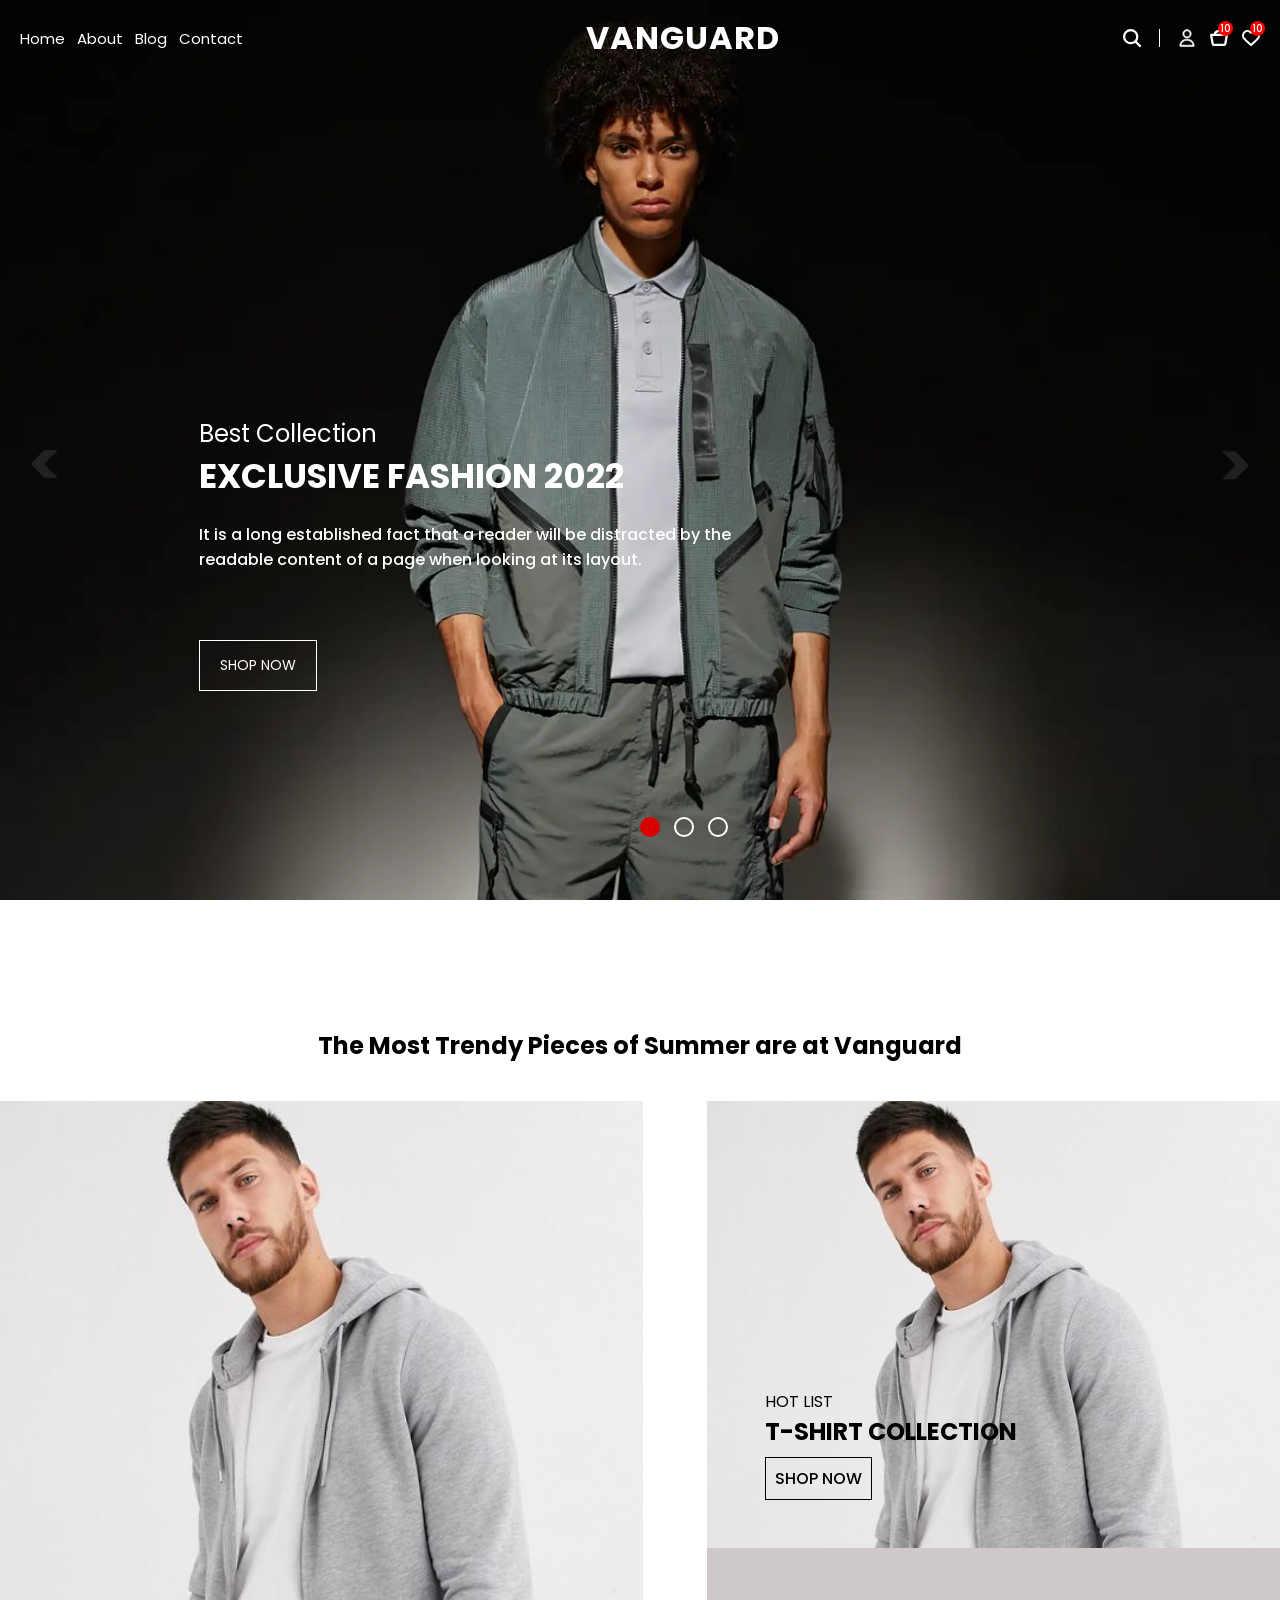
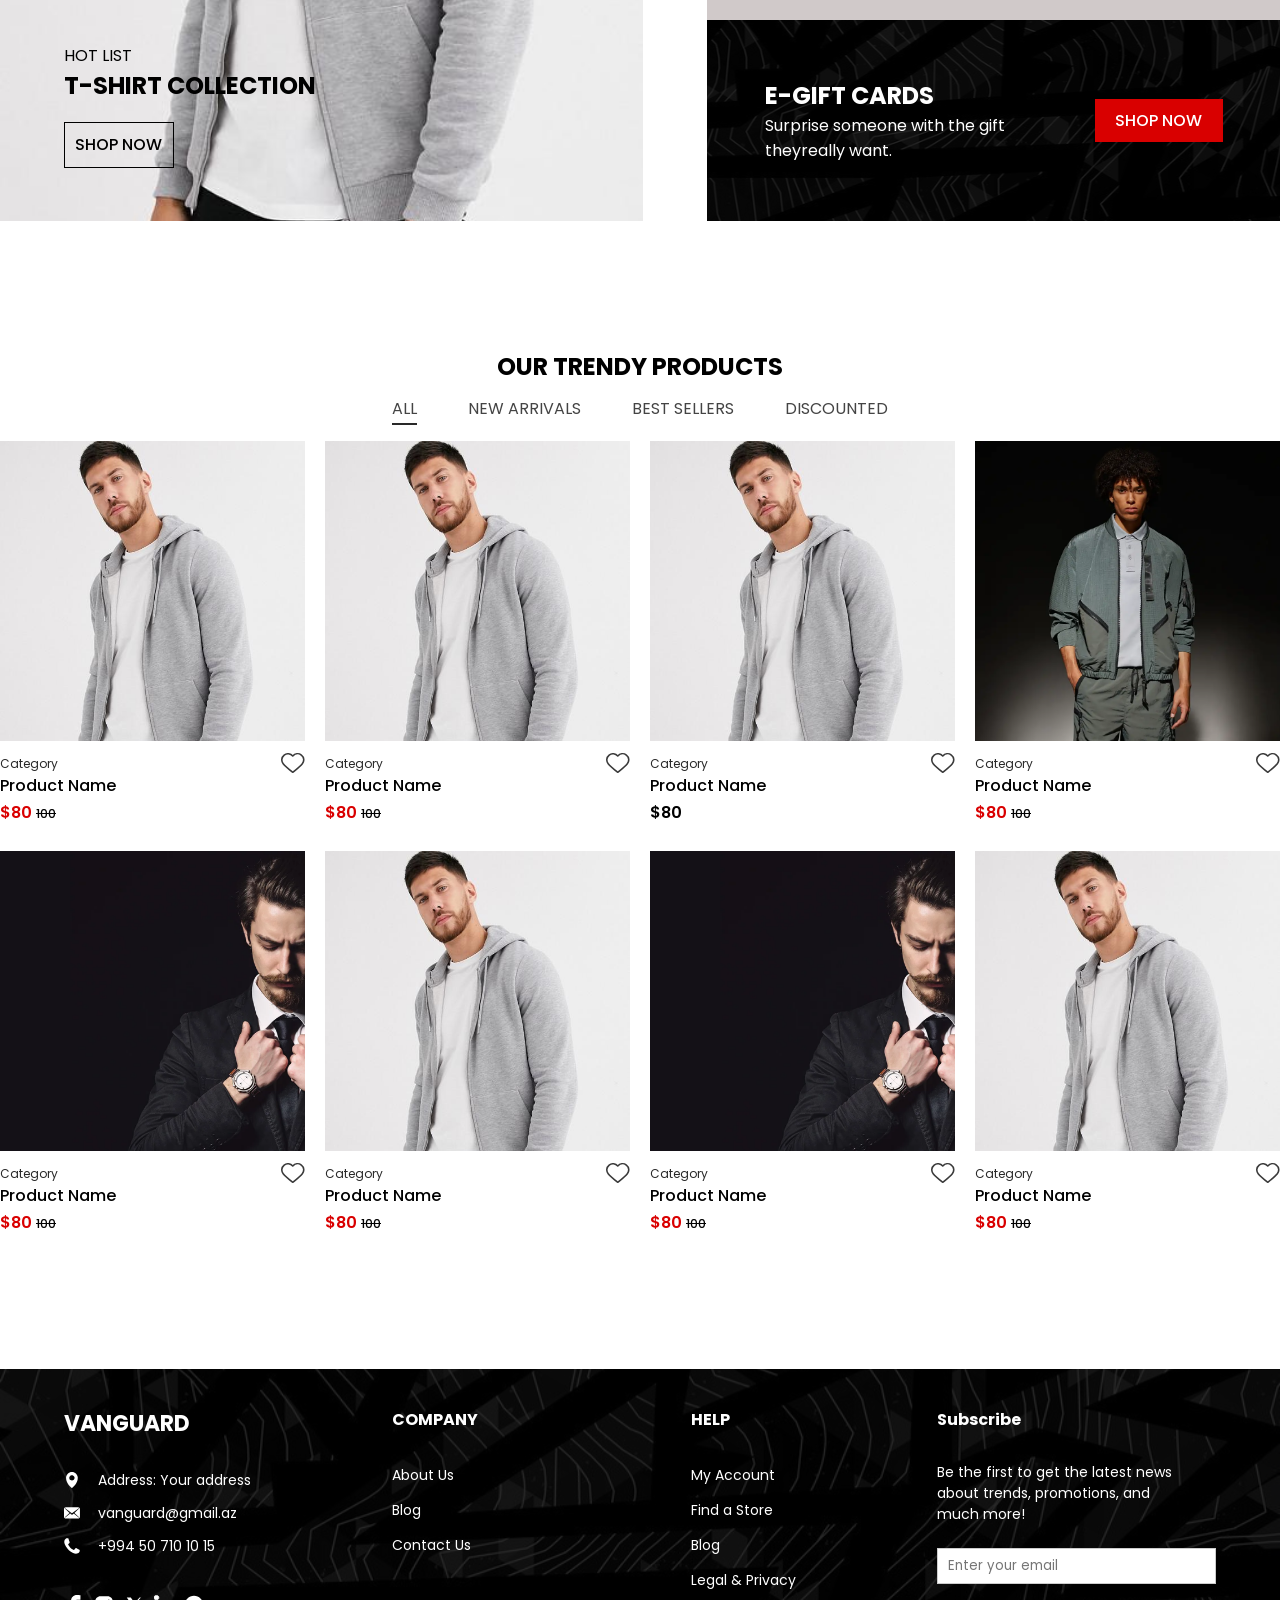
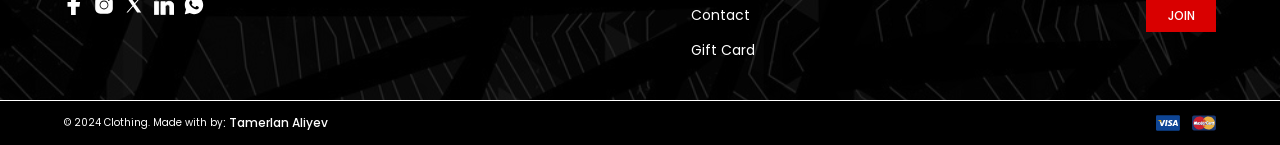
==== index.html @ 7eef29f0 "Trendly Slider Finshed" ====
<!DOCTYPE html>
<html lang="en">

<head>
    <meta charset="UTF-8">
    <meta name="viewport" content="width=device-width, initial-scale=1.0">

    <!-- Link Swiper's CSS -->
    <link rel="stylesheet" href="/cilent/assets/css/swiper-bundle.min.css">

    <link rel="stylesheet" href="/cilent/assets/css/index.css">
    <title>Vanguard</title>
</head>

<body>

    <header>

        <div class="header-info">

            <div class="page-list">

                <a class="bur-menu" href="#">
                    <img src="/cilent/assets/icons/burger-menu.svg" alt="">
                </a>

                <nav class="pages-pc">
                    <ul>
                        <li><a href="/cilent/index.php">Home</a></li>
                        <li><a href="/cilent/about.php">About</a></li>
                        <li><a href="/cilent/contact.php">Blog</a></li>
                        <li><a href="/cilent/contact.php">Contact</a></li>
                    </ul>
                </nav>

            </div>

            <div class="brand-logo">
                <a href="/cilent/index.php">VANGUARD</a>
            </div>

            <div class="header-icons">

                <a class="i-search" href="#">
                    <img src="/cilent/assets/icons/search.svg" alt="">
                </a>

                <div class="arrow"></div>

                <div class="icons-right">

                    <a class="i-user" href="#">
                        <img src="/cilent/assets/icons/user.svg" alt="">
                    </a>
                    <a class="i-basket" href="#">
                        <img src="/cilent/assets/icons/basket.svg" alt="">
                        <sup>10</sup>
                    </a>
                    <a class="i-wish" href="#">
                        <img src="/cilent/assets/icons/wish.svg" alt="">
                        <sup>10</sup>
                    </a>

                </div>
            </div>

        </div>



        <div class="searchs">


            <div class="basket-list">
                <div class="basket-header ">
                    <h4>SHOPPING BAG <span>( 1 )</span></h4>
                    <a class="basket-close" href="#">
                        <img src="/cilent/assets/icons/close-black.svg" alt="">
                    </a>
                </div>



                <div class="basket-product-list">

                    <ul>
                        <li>

                            <a class="basket-prod" href="#">

                                <div class="basket-prod-info">

                                    <div class="basket-prod-image">
                                        <img src="/cilent/assets/images/products/product.jpg" alt="product.jpg">
                                    </div>

                                    <div class="basket-prod-detail">

                                        <div class="prod-info-name">
                                            <h1>Product Name</h1>
                                            <p>Color: Default</p>
                                            <p>Size: Default</p>
                                        </div>

                                        <span class="dis-price">$80 <del class="sel-price">100</del></span>
                                    </div>

                                </div>

                                <div class="basket-price-close">

                                    <img class="basket-prod-close" src="/cilent/assets/icons/close-black.svg" alt="">

                                </div>


                            </a>

                        </li>

                        <li>

                            <a class="basket-prod" href="#">

                                <div class="basket-prod-info">

                                    <div class="basket-prod-image">
                                        <img src="/cilent/assets/images/products/product.jpg" alt="product.jpg">
                                    </div>

                                    <div class="basket-prod-detail">

                                        <div class="prod-info-name">
                                            <h1>Product Name</h1>
                                            <p>Color: Default</p>
                                            <p>Size: Default</p>
                                        </div>

                                        <span class="sell-price">$80</span>

                                    </div>

                                </div>

                                <div class="basket-price-close">

                                    <img class="basket-prod-close" src="/cilent/assets/icons/close-black.svg" alt="">

                                </div>


                            </a>

                        </li>

                    </ul>

                </div>


                <div class="basket-view">

                    <div class="bastek-total-price">
                        <p>SUBTOTAL:</p>
                        <span class="dis-price">$80 <del class="sel-price">100</del></span>
                        <!-- <span class="sell-price">$100</span> -->
                    </div>

                    <div class="basket-buttons">
                        <div class="basket-checkout"><a href="#">VIEW CART</a> </div>
                        <div class="basket-viewcart"><a href="#">CHECKOUT</a> </div>
                    </div>
                </div>

            </div>

            <div class="user-info">
                <h3>User Name</h3>
                <ul>
                    <li><a href="#">My Account</a></li>
                    <li><a href="#">Basket</a></li>
                    <li><a href="#">Wish List</a></li>
                    <li><a href="#">Log Out</a></li>
                    <li><a href="#">Login</a></li>
                    <li><a href="#">Register</a></li>
                </ul>
                <h4><a class="go-admin" href="#">Go To Admin</a></h4>
            </div>

            <div class="search-list">
                <input type="text" placeholder="Search...">

                <ul>

                    <li>
                        <a class="product-list" href="#">
                            <div class="search-prod-img">
                                <img src="/cilent/assets/images/products/product.jpg" alt="search-prod-img">
                            </div>
                            <div class="search-prod-info">
                                <div class="prod-name">
                                    <p>Category</p>
                                    <h3>Product Productc</h3>
                                </div>
                                <div class="prod-price">
                                    <span class="sell-price">$100</span>
                                </div>
                            </div>
                        </a>
                    </li>
                    <li>
                        <a class="product-list" href="#">
                            <div class="search-prod-img">
                                <img src="/cilent/assets/images/products/product.jpg" alt="search-prod-img">
                            </div>
                            <div class="search-prod-info">
                                <div class="prod-name">
                                    <p>Category</p>
                                    <h3>Product Productc</h3>
                                </div>
                                <div class="prod-price">
                                    <span class="sell-price">$100</span>
                                </div>
                            </div>
                        </a>
                    </li>
                    <li>
                        <a class="product-list" href="#">
                            <div class="search-prod-img">
                                <img src="/cilent/assets/images/products/product.jpg" alt="search-prod-img">
                            </div>
                            <div class="search-prod-info">
                                <div class="prod-name">
                                    <p>Category</p>
                                    <h3>Product Productc</h3>
                                </div>
                                <div class="prod-price">
                                    <span class="sell-price">$100</span>
                                </div>
                            </div>
                        </a>
                    </li>
                    <li>
                        <a class="product-list" href="#">
                            <div class="search-prod-img">
                                <img src="/cilent/assets/images/products/product.jpg" alt="search-prod-img">
                            </div>
                            <div class="search-prod-info">
                                <div class="prod-name">
                                    <p>Category</p>
                                    <h3>Product Productc</h3>
                                </div>
                                <div class="prod-price">
                                    <span class="sell-price">$100</span>
                                </div>
                            </div>
                        </a>
                    </li>
                    <li>
                        <a class="product-list" href="#">
                            <div class="search-prod-img">
                                <img src="/cilent/assets/images/products/product.jpg" alt="search-prod-img">
                            </div>
                            <div class="search-prod-info">
                                <div class="prod-name">
                                    <p>Category</p>
                                    <h3>Product Productc</h3>
                                </div>
                                <div class="prod-price">
                                    <span class="sell-price">$100</span>
                                </div>
                            </div>
                        </a>
                    </li>
                    <li>
                        <a class="product-list" href="#">
                            <div class="search-prod-img">
                                <img src="/cilent/assets/images/products/product.jpg" alt="search-prod-img">
                            </div>
                            <div class="search-prod-info">
                                <div class="prod-name">
                                    <p>Category</p>
                                    <h3>Product Productc</h3>
                                </div>
                                <div class="prod-price">
                                    <span class="sell-price">$100</span>
                                </div>
                            </div>
                        </a>
                    </li>
                    <li>
                        <a class="product-list" href="#">
                            <div class="search-prod-img">
                                <img src="/cilent/assets/images/products/product.jpg" alt="search-prod-img">
                            </div>
                            <div class="search-prod-info">
                                <div class="prod-name">
                                    <p>Category</p>
                                    <h3>Product Productc</h3>
                                </div>
                                <div class="prod-price">
                                    <span class="dis-price">$80 <del class="sel-price">100</del></span>
                                </div>
                            </div>
                        </a>
                    </li>

                </ul>
            </div>

            <nav class="pages-mobile">

                <a class="pages-close" href="#"><img src="/cilent/assets/icons/x-button.svg" alt=""></a>

                <ul>
                    <li><a href="/cilent/index.php">Home</a></li>
                    <li><a href="/cilent/about.php">About</a></li>
                    <li><a href="/cilent/contact.php">Blog</a></li>
                    <li><a href="/cilent/contact.php">Contact</a></li>
                    <li><a href="/cilent/contact.php">Basket</a></li>
                    <li><a href="/cilent/contact.php">Wish List</a></li>
                    <li><a href="/cilent/contact.php">My Account </a></li>
                    <li><a href="/cilent/contact.php">Log Out</a></li>
                    <li><a href="/cilent/contact.php">Login</a></li>
                    <li><a href="/cilent/contact.php">Register</a></li>
                </ul>
            </nav>

        </div>

    </header>

    <!-- ================================
        MAIN    -    START
===================================== -->
    <main>

        <section class="brand-section">

            <div class="sliders">

                <div class="slide">

                    <img src="/cilent/assets/images/products/slider-2.webp" alt="">
                    <div class="slide-info">
                        <h5 class="slide-title">Best Collection</h5>
                        <h2 class="slide-name">EXCLUSIVE FASHION 2022</h2>
                        <p class="slide-description">It is a long established fact that a reader will be distracted by
                            the
                            readable content of a page
                            when looking at its layout.</p>
                        <div class="slide-go">
                            <a href="#">SHOP NOW</a>
                        </div>
                    </div>

                </div>

                <div class="slide">

                    <img src="/cilent/assets/images/products/slider-3.webp" alt="">
                    <div class="slide-info">
                        <h5 class="slide-title">Best Collection</h5>
                        <h2 class="slide-name">EXCLUSIVE FASHION 2022</h2>
                        <p class="slide-description">It is a long established fact that a reader will be distracted by
                            the
                            readable content of a page
                            when looking at its layout.</p>
                        <div class="slide-go">
                            <a href="#">SHOP NOW</a>
                        </div>
                    </div>

                </div>

                <div class="slide">

                    <img src="/cilent/assets/images/products/slider.png" alt="">
                    <div class="slide-info">
                        <h5 class="slide-title">Best Collection</h5>
                        <h2 class="slide-name">EXCLUSIVE FASHION 2022</h2>
                        <p class="slide-description">It is a long established fact that a reader will be distracted by
                            the
                            readable content of a page
                            when looking at its layout.</p>
                        <div class="slide-go">
                            <a href="#">SHOP NOW</a>
                        </div>
                    </div>

                </div>

            </div>




            <div class="toggle-button">
                <a class="slider-left-btn" href="#">
                    <img src="/cilent/assets/icons/slide-left.svg" alt="">
                </a>
                <a class="slider-right-btn" href="#">
                    <img src="/cilent/assets/icons/slide-right.svg" alt="">
                </a>
            </div>

            <div class="slider-cricle-btn">

            </div>

        </section>

        <!-- =============== COLLECTION SLIDER - Start =============== -->

        <section class="section collection">

            <h1>The Most Trendy Pieces of Summer are at Vanguard</h1>
            <div class="collection-area">


                <div class="collection-list">

                    <div class="list-one" style="background-image: url(/cilent/assets/images/products/product.jpg);">
                        <div class="list-one-card">

                            <div class="list-one-info">
                                <P>HOT LIST</P>
                                <a href="#">T-SHIRT COLLECTION</a>
                            </div>

                            <div class="one-btn">
                                <a href="#">SHOP NOW</a>
                            </div>

                        </div>
                    </div>

                    <div class="list-two">

                        <div class="list-two-product"
                            style="background-image: url(/cilent/assets/images/products/product.jpg);">


                            <div class="list-two-card">

                                <div class="list-two-info">
                                    <P>HOT LIST</P>
                                    <a href="#">T-SHIRT COLLECTION</a>
                                </div>

                                <div class="two-btn">
                                    <a href="#">SHOP NOW</a>
                                </div>

                            </div>

                        </div>


                        <div class="list-two-gift"
                            style="background-image: url(/cilent/assets/images/settings/bg-2.svg);">

                            <div class="gift-info">
                                <a href="#">E-GIFT CARDS</a>
                                <a href="#">Surprise someone with the gift theyreally want.</a>
                            </div>

                            <a class="shop-btn" href="#">SHOP NOW</a>

                        </div>

                    </div>

                </div>

            </div>


        </section>


        <!-- =============== COLLECTION SLIDER - End =============== -->






        <!-- =============== TRENDY SLIDER - Start =============== -->
        <section class="section trendy">


            <div class="trendy-sec-head">

                <h2>OUR TRENDY PRODUCTS</h2>
                <ul class="trendy-list">
                    <li><a data-name="all" class="active" href="#">ALL</a></li>
                    <li><a data-name="newarrivals" class="" href="#">NEW ARRIVALS</a></li>
                    <li><a data-name="bestsellers" class="" href="#">BEST SELLERS</a></li>
                    <li><a data-name="discounted" class="" href="#">DISCOUNTED</a></li>
                </ul>

            </div>


            <!-- ***** TRENDY * ALL * - Start ***** -->

            <!-- Swiper -->
            <div class="swiper mySwiper all active">

                <div class="swiper-wrapper trendy-product-list">

                    <div class="swiper-slide trendy-product">


                        <div class="product-image">
                            <a class="prod-img" href="#">
                                <img src="/cilent/assets/images/products/product.jpg" alt="">
                            </a>

                            <a class="prod-add" href="#">ADD TO CART</a>
                        </div>

                        <div class="product-info">
                            <div class="product-name">
                                <a class="prod-cat" href="#">Category</a>
                                <a class="prod-name" href="#">Product Name</a>
                                <span class="dis-price">$80 <del class="sel-price">100</del></span>
                                <!-- <span class="sell-price">$80</span> -->
                            </div>

                            <a class="wish" href="#">
                                <img src="/cilent/assets/icons/wish-icon.svg" alt="">
                            </a>

                            <!-- active wish icon -->
                            <!-- <a class="wish active" href="#">
                                <img src="/cilent/assets/icons/wish-icon-active.svg" alt="">
                            </a> -->
                        </div>


                    </div>



                    <div class="swiper-slide trendy-product">


                        <div class="product-image">
                            <a class="prod-img" href="#">
                                <img src="/cilent/assets/images/products/product.jpg" alt="">
                            </a>

                            <a class="prod-add" href="#">ADD TO CART</a>
                        </div>

                        <div class="product-info">
                            <div class="product-name">
                                <a class="prod-cat" href="#">Category</a>
                                <a class="prod-name" href="#">Product Name</a>
                                <span class="dis-price">$80 <del class="sel-price">100</del></span>
                                <!-- <span class="sell-price">$80</span> -->
                            </div>

                            <a class="wish" href="#">
                                <img src="/cilent/assets/icons/wish-icon.svg" alt="">
                            </a>

                            <!-- active wish icon -->
                            <!-- <a class="wish active" href="#">
                                <img src="/cilent/assets/icons/wish-icon-active.svg" alt="">
                            </a> -->
                        </div>


                    </div>

                    <div class="swiper-slide trendy-product">


                        <div class="product-image">
                            <a class="prod-img" href="#">
                                <img src="/cilent/assets/images/products/product.jpg" alt="">
                            </a>

                            <a class="prod-add" href="#">ADD TO CART</a>
                        </div>

                        <div class="product-info">
                            <div class="product-name">
                                <a class="prod-cat" href="#">Category</a>
                                <a class="prod-name" href="#">Product Name</a>
                                <!-- <span class="dis-price">$80 <del class="sel-price">100</del></span> -->
                                <span class="sell-price">$80</span>
                            </div>

                            <a class="wish" href="#">
                                <img src="/cilent/assets/icons/wish-icon.svg" alt="">
                            </a>

                            <!-- active wish icon -->
                            <!-- <a class="wish active" href="#">
                                <img src="/cilent/assets/icons/wish-icon-active.svg" alt="">
                            </a> -->
                        </div>


                    </div>

                    <div class="swiper-slide trendy-product">


                        <div class="product-image">
                            <a class="prod-img" href="#">
                                <img src="/cilent/assets/images/products/slider-2.webp" alt="">
                            </a>

                            <a class="prod-add" href="#">ADD TO CART</a>
                        </div>

                        <div class="product-info">
                            <div class="product-name">
                                <a class="prod-cat" href="#">Category</a>
                                <a class="prod-name" href="#">Product Name</a>
                                <span class="dis-price">$80 <del class="sel-price">100</del></span>
                                <!-- <span class="sell-price">$80</span> -->
                            </div>

                            <a class="wish" href="#">
                                <img src="/cilent/assets/icons/wish-icon.svg" alt="">
                            </a>

                            <!-- active wish icon -->
                            <!-- <a class="wish active" href="#">
                                <img src="/cilent/assets/icons/wish-icon-active.svg" alt="">
                            </a> -->
                        </div>


                    </div>

                    <div class="swiper-slide trendy-product">


                        <div class="product-image">
                            <a class="prod-img" href="#">
                                <img src="/cilent/assets/images/products/slider-3.webp" alt="">
                            </a>

                            <a class="prod-add" href="#">ADD TO CART</a>
                        </div>

                        <div class="product-info">
                            <div class="product-name">
                                <a class="prod-cat" href="#">Category</a>
                                <a class="prod-name" href="#">Product Name</a>
                                <span class="dis-price">$80 <del class="sel-price">100</del></span>
                                <!-- <span class="sell-price">$80</span> -->
                            </div>

                            <a class="wish" href="#">
                                <img src="/cilent/assets/icons/wish-icon.svg" alt="">
                            </a>

                            <!-- active wish icon -->
                            <!-- <a class="wish active" href="#">
                                <img src="/cilent/assets/icons/wish-icon-active.svg" alt="">
                            </a> -->
                        </div>


                    </div>

                    <div class="swiper-slide trendy-product">


                        <div class="product-image">
                            <a class="prod-img" href="#">
                                <img src="/cilent/assets/images/products/slider-2.webp" alt="">
                            </a>

                            <a class="prod-add" href="#">ADD TO CART</a>
                        </div>

                        <div class="product-info">
                            <div class="product-name">
                                <a class="prod-cat" href="#">Category</a>
                                <a class="prod-name" href="#">Product Name</a>
                                <span class="dis-price">$80 <del class="sel-price">100</del></span>
                                <!-- <span class="sell-price">$80</span> -->
                            </div>

                            <a class="wish" href="#">
                                <img src="/cilent/assets/icons/wish-icon.svg" alt="">
                            </a>

                            <!-- active wish icon -->
                            <!-- <a class="wish active" href="#">
                                <img src="/cilent/assets/icons/wish-icon-active.svg" alt="">
                            </a> -->
                        </div>


                    </div>

                    <div class="swiper-slide trendy-product">


                        <div class="product-image">
                            <a class="prod-img" href="#">
                                <img src="/cilent/assets/images/products/slider.png" alt="">
                            </a>

                            <a class="prod-add" href="#">ADD TO CART</a>
                        </div>

                        <div class="product-info">
                            <div class="product-name">
                                <a class="prod-cat" href="#">Category</a>
                                <a class="prod-name" href="#">Product Name</a>
                                <span class="dis-price">$80 <del class="sel-price">100</del></span>
                                <!-- <span class="sell-price">$80</span> -->
                            </div>

                            <a class="wish" href="#">
                                <img src="/cilent/assets/icons/wish-icon.svg" alt="">
                            </a>

                            <!-- active wish icon -->
                            <!-- <a class="wish active" href="#">
                                <img src="/cilent/assets/icons/wish-icon-active.svg" alt="">
                            </a> -->
                        </div>


                    </div>

                    <div class="swiper-slide trendy-product">


                        <div class="product-image">
                            <a class="prod-img" href="#">
                                <img src="/cilent/assets/images/products/product.jpg" alt="">
                            </a>

                            <a class="prod-add" href="#">ADD TO CART</a>
                        </div>

                        <div class="product-info">
                            <div class="product-name">
                                <a class="prod-cat" href="#">Category</a>
                                <a class="prod-name" href="#">Product Name</a>
                                <span class="dis-price">$80 <del class="sel-price">100</del></span>
                                <!-- <span class="sell-price">$80</span> -->
                            </div>

                            <a class="wish" href="#">
                                <img src="/cilent/assets/icons/wish-icon.svg" alt="">
                            </a>

                            <!-- active wish icon -->
                            <!-- <a class="wish active" href="#">
                                <img src="/cilent/assets/icons/wish-icon-active.svg" alt="">
                            </a> -->
                        </div>


                    </div>

                    <div class="swiper-slide trendy-product">


                        <div class="product-image">
                            <a class="prod-img" href="#">
                                <img src="/cilent/assets/images/products/product.jpg" alt="">
                            </a>

                            <a class="prod-add" href="#">ADD TO CART</a>
                        </div>

                        <div class="product-info">
                            <div class="product-name">
                                <a class="prod-cat" href="#">Category</a>
                                <a class="prod-name" href="#">Product Name</a>
                                <span class="dis-price">$80 <del class="sel-price">100</del></span>
                                <!-- <span class="sell-price">$80</span> -->
                            </div>

                            <a class="wish" href="#">
                                <img src="/cilent/assets/icons/wish-icon.svg" alt="">
                            </a>

                            <!-- active wish icon -->
                            <!-- <a class="wish active" href="#">
                                <img src="/cilent/assets/icons/wish-icon-active.svg" alt="">
                            </a> -->
                        </div>


                    </div>

                    <div class="swiper-slide trendy-product">


                        <div class="product-image">
                            <a class="prod-img" href="#">
                                <img src="/cilent/assets/images/products/slider.png" alt="">
                            </a>

                            <a class="prod-add" href="#">ADD TO CART</a>
                        </div>

                        <div class="product-info">
                            <div class="product-name">
                                <a class="prod-cat" href="#">Category</a>
                                <a class="prod-name" href="#">Product Name</a>
                                <span class="dis-price">$80 <del class="sel-price">100</del></span>
                                <!-- <span class="sell-price">$80</span> -->
                            </div>

                            <a class="wish" href="#">
                                <img src="/cilent/assets/icons/wish-icon.svg" alt="">
                            </a>

                            <!-- active wish icon -->
                            <!-- <a class="wish active" href="#">
                                <img src="/cilent/assets/icons/wish-icon-active.svg" alt="">
                            </a> -->
                        </div>


                    </div>

                    <div class="swiper-slide trendy-product">


                        <div class="product-image">
                            <a class="prod-img" href="#">
                                <img src="/cilent/assets/images/products/product.jpg" alt="">
                            </a>

                            <a class="prod-add" href="#">ADD TO CART</a>
                        </div>

                        <div class="product-info">
                            <div class="product-name">
                                <a class="prod-cat" href="#">Category</a>
                                <a class="prod-name" href="#">Product Name</a>
                                <span class="dis-price">$80 <del class="sel-price">100</del></span>
                                <!-- <span class="sell-price">$80</span> -->
                            </div>

                            <a class="wish" href="#">
                                <img src="/cilent/assets/icons/wish-icon.svg" alt="">
                            </a>

                            <!-- active wish icon -->
                            <!-- <a class="wish active" href="#">
                                <img src="/cilent/assets/icons/wish-icon-active.svg" alt="">
                            </a> -->
                        </div>


                    </div>

                    <div class="swiper-slide trendy-product">


                        <div class="product-image">
                            <a class="prod-img" href="#">
                                <img src="/cilent/assets/images/products/slider.png" alt="">
                            </a>

                            <a class="prod-add" href="#">ADD TO CART</a>
                        </div>

                        <div class="product-info">
                            <div class="product-name">
                                <a class="prod-cat" href="#">Category</a>
                                <a class="prod-name" href="#">Product Name</a>
                                <span class="dis-price">$80 <del class="sel-price">100</del></span>
                                <!-- <span class="sell-price">$80</span> -->
                            </div>

                            <a class="wish" href="#">
                                <img src="/cilent/assets/icons/wish-icon.svg" alt="">
                            </a>

                            <!-- active wish icon -->
                            <!-- <a class="wish active" href="#">
                                <img src="/cilent/assets/icons/wish-icon-active.svg" alt="">
                            </a> -->
                        </div>


                    </div>

                    <div class="swiper-slide trendy-product">


                        <div class="product-image">
                            <a class="prod-img" href="#">
                                <img src="/cilent/assets/images/products/product.jpg" alt="">
                            </a>

                            <a class="prod-add" href="#">ADD TO CART</a>
                        </div>

                        <div class="product-info">
                            <div class="product-name">
                                <a class="prod-cat" href="#">Category</a>
                                <a class="prod-name" href="#">Product Name</a>
                                <span class="dis-price">$80 <del class="sel-price">100</del></span>
                                <!-- <span class="sell-price">$80</span> -->
                            </div>

                            <a class="wish" href="#">
                                <img src="/cilent/assets/icons/wish-icon.svg" alt="">
                            </a>

                            <!-- active wish icon -->
                            <!-- <a class="wish active" href="#">
                                <img src="/cilent/assets/icons/wish-icon-active.svg" alt="">
                            </a> -->
                        </div>


                    </div>

                    <div class="swiper-slide trendy-product">


                        <div class="product-image">
                            <a class="prod-img" href="#">
                                <img src="/cilent/assets/images/products/slider.png" alt="">
                            </a>

                            <a class="prod-add" href="#">ADD TO CART</a>
                        </div>

                        <div class="product-info">
                            <div class="product-name">
                                <a class="prod-cat" href="#">Category</a>
                                <a class="prod-name" href="#">Product Name</a>
                                <span class="dis-price">$80 <del class="sel-price">100</del></span>
                                <!-- <span class="sell-price">$80</span> -->
                            </div>

                            <a class="wish" href="#">
                                <img src="/cilent/assets/icons/wish-icon.svg" alt="">
                            </a>

                            <!-- active wish icon -->
                            <!-- <a class="wish active" href="#">
                                <img src="/cilent/assets/icons/wish-icon-active.svg" alt="">
                            </a> -->
                        </div>


                    </div>

                    <div class="swiper-slide trendy-product">


                        <div class="product-image">
                            <a class="prod-img" href="#">
                                <img src="/cilent/assets/images/products/slider.png" alt="">
                            </a>

                            <a class="prod-add" href="#">ADD TO CART</a>
                        </div>

                        <div class="product-info">
                            <div class="product-name">
                                <a class="prod-cat" href="#">Category</a>
                                <a class="prod-name" href="#">Product Name</a>
                                <span class="dis-price">$80 <del class="sel-price">100</del></span>
                                <!-- <span class="sell-price">$80</span> -->
                            </div>

                            <a class="wish" href="#">
                                <img src="/cilent/assets/icons/wish-icon.svg" alt="">
                            </a>

                            <!-- active wish icon -->
                            <!-- <a class="wish active" href="#">
                                <img src="/cilent/assets/icons/wish-icon-active.svg" alt="">
                            </a> -->
                        </div>


                    </div>

                    <div class="swiper-slide trendy-product">


                        <div class="product-image">
                            <a class="prod-img" href="#">
                                <img src="/cilent/assets/images/products/product.jpg" alt="">
                            </a>

                            <a class="prod-add" href="#">ADD TO CART</a>
                        </div>

                        <div class="product-info">
                            <div class="product-name">
                                <a class="prod-cat" href="#">Category</a>
                                <a class="prod-name" href="#">Product Name</a>
                                <span class="dis-price">$80 <del class="sel-price">100</del></span>
                                <!-- <span class="sell-price">$80</span> -->
                            </div>

                            <a class="wish" href="#">
                                <img src="/cilent/assets/icons/wish-icon.svg" alt="">
                            </a>

                            <!-- active wish icon -->
                            <!-- <a class="wish active" href="#">
                                <img src="/cilent/assets/icons/wish-icon-active.svg" alt="">
                            </a> -->
                        </div>


                    </div>

                    <div class="swiper-slide trendy-product">


                        <div class="product-image">
                            <a class="prod-img" href="#">
                                <img src="/cilent/assets/images/products/slider.png" alt="">
                            </a>

                            <a class="prod-add" href="#">ADD TO CART</a>
                        </div>

                        <div class="product-info">
                            <div class="product-name">
                                <a class="prod-cat" href="#">Category</a>
                                <a class="prod-name" href="#">Product Name</a>
                                <span class="dis-price">$80 <del class="sel-price">100</del></span>
                                <!-- <span class="sell-price">$80</span> -->
                            </div>

                            <a class="wish" href="#">
                                <img src="/cilent/assets/icons/wish-icon.svg" alt="">
                            </a>

                            <!-- active wish icon -->
                            <!-- <a class="wish active" href="#">
                                <img src="/cilent/assets/icons/wish-icon-active.svg" alt="">
                            </a> -->
                        </div>


                    </div>


                </div>
                <div class="swiper-pagination"></div>
            </div>

            <!-- ***** TRENDY * ALL * - End ***** -->

            
            

            <!-- ***** TRENDY * NEW ARRIVALS * - Start ***** -->

            <!-- Swiper -->
            <div class="swiper mySwiper newarrivals">

                <div class="swiper-wrapper trendy-product-list">

                    <div class="swiper-slide trendy-product">


                        <div class="product-image">
                            <a class="prod-img" href="#">
                                <img src="/cilent/assets/images/products/product.jpg" alt="">
                            </a>

                            <a class="prod-add" href="#">ADD TO CART</a>
                        </div>

                        <div class="product-info">
                            <div class="product-name">
                                <a class="prod-cat" href="#">Category</a>
                                <a class="prod-name" href="#">Product Name</a>
                                <span class="dis-price">$80 <del class="sel-price">100</del></span>
                                <!-- <span class="sell-price">$80</span> -->
                            </div>

                            <a class="wish" href="#">
                                <img src="/cilent/assets/icons/wish-icon.svg" alt="">
                            </a>

                            <!-- active wish icon -->
                            <!-- <a class="wish active" href="#">
                                <img src="/cilent/assets/icons/wish-icon-active.svg" alt="">
                            </a> -->
                        </div>


                    </div>



                    <div class="swiper-slide trendy-product">


                        <div class="product-image">
                            <a class="prod-img" href="#">
                                <img src="/cilent/assets/images/products/product.jpg" alt="">
                            </a>

                            <a class="prod-add" href="#">ADD TO CART</a>
                        </div>

                        <div class="product-info">
                            <div class="product-name">
                                <a class="prod-cat" href="#">Category</a>
                                <a class="prod-name" href="#">Product Name</a>
                                <span class="dis-price">$80 <del class="sel-price">100</del></span>
                                <!-- <span class="sell-price">$80</span> -->
                            </div>

                            <a class="wish" href="#">
                                <img src="/cilent/assets/icons/wish-icon.svg" alt="">
                            </a>

                            <!-- active wish icon -->
                            <!-- <a class="wish active" href="#">
                                <img src="/cilent/assets/icons/wish-icon-active.svg" alt="">
                            </a> -->
                        </div>


                    </div>

                    <div class="swiper-slide trendy-product">


                        <div class="product-image">
                            <a class="prod-img" href="#">
                                <img src="/cilent/assets/images/products/product.jpg" alt="">
                            </a>

                            <a class="prod-add" href="#">ADD TO CART</a>
                        </div>

                        <div class="product-info">
                            <div class="product-name">
                                <a class="prod-cat" href="#">Category</a>
                                <a class="prod-name" href="#">Product Name</a>
                                <!-- <span class="dis-price">$80 <del class="sel-price">100</del></span> -->
                                <span class="sell-price">$80</span>
                            </div>

                            <a class="wish" href="#">
                                <img src="/cilent/assets/icons/wish-icon.svg" alt="">
                            </a>

                            <!-- active wish icon -->
                            <!-- <a class="wish active" href="#">
                                <img src="/cilent/assets/icons/wish-icon-active.svg" alt="">
                            </a> -->
                        </div>


                    </div>

                    <div class="swiper-slide trendy-product">


                        <div class="product-image">
                            <a class="prod-img" href="#">
                                <img src="/cilent/assets/images/products/slider-2.webp" alt="">
                            </a>

                            <a class="prod-add" href="#">ADD TO CART</a>
                        </div>

                        <div class="product-info">
                            <div class="product-name">
                                <a class="prod-cat" href="#">Category</a>
                                <a class="prod-name" href="#">Product Name</a>
                                <span class="dis-price">$80 <del class="sel-price">100</del></span>
                                <!-- <span class="sell-price">$80</span> -->
                            </div>

                            <a class="wish" href="#">
                                <img src="/cilent/assets/icons/wish-icon.svg" alt="">
                            </a>

                            <!-- active wish icon -->
                            <!-- <a class="wish active" href="#">
                                <img src="/cilent/assets/icons/wish-icon-active.svg" alt="">
                            </a> -->
                        </div>


                    </div>

                    <div class="swiper-slide trendy-product">


                        <div class="product-image">
                            <a class="prod-img" href="#">
                                <img src="/cilent/assets/images/products/slider-3.webp" alt="">
                            </a>

                            <a class="prod-add" href="#">ADD TO CART</a>
                        </div>

                        <div class="product-info">
                            <div class="product-name">
                                <a class="prod-cat" href="#">Category</a>
                                <a class="prod-name" href="#">Product Name</a>
                                <span class="dis-price">$80 <del class="sel-price">100</del></span>
                                <!-- <span class="sell-price">$80</span> -->
                            </div>

                            <a class="wish" href="#">
                                <img src="/cilent/assets/icons/wish-icon.svg" alt="">
                            </a>

                            <!-- active wish icon -->
                            <!-- <a class="wish active" href="#">
                                <img src="/cilent/assets/icons/wish-icon-active.svg" alt="">
                            </a> -->
                        </div>


                    </div>

                    <div class="swiper-slide trendy-product">


                        <div class="product-image">
                            <a class="prod-img" href="#">
                                <img src="/cilent/assets/images/products/slider-2.webp" alt="">
                            </a>

                            <a class="prod-add" href="#">ADD TO CART</a>
                        </div>

                        <div class="product-info">
                            <div class="product-name">
                                <a class="prod-cat" href="#">Category</a>
                                <a class="prod-name" href="#">Product Name</a>
                                <span class="dis-price">$80 <del class="sel-price">100</del></span>
                                <!-- <span class="sell-price">$80</span> -->
                            </div>

                            <a class="wish" href="#">
                                <img src="/cilent/assets/icons/wish-icon.svg" alt="">
                            </a>

                            <!-- active wish icon -->
                            <!-- <a class="wish active" href="#">
                                <img src="/cilent/assets/icons/wish-icon-active.svg" alt="">
                            </a> -->
                        </div>


                    </div>

                    <div class="swiper-slide trendy-product">


                        <div class="product-image">
                            <a class="prod-img" href="#">
                                <img src="/cilent/assets/images/products/slider.png" alt="">
                            </a>

                            <a class="prod-add" href="#">ADD TO CART</a>
                        </div>

                        <div class="product-info">
                            <div class="product-name">
                                <a class="prod-cat" href="#">Category</a>
                                <a class="prod-name" href="#">Product Name</a>
                                <span class="dis-price">$80 <del class="sel-price">100</del></span>
                                <!-- <span class="sell-price">$80</span> -->
                            </div>

                            <a class="wish" href="#">
                                <img src="/cilent/assets/icons/wish-icon.svg" alt="">
                            </a>

                            <!-- active wish icon -->
                            <!-- <a class="wish active" href="#">
                                <img src="/cilent/assets/icons/wish-icon-active.svg" alt="">
                            </a> -->
                        </div>


                    </div>

                    <div class="swiper-slide trendy-product">


                        <div class="product-image">
                            <a class="prod-img" href="#">
                                <img src="/cilent/assets/images/products/product.jpg" alt="">
                            </a>

                            <a class="prod-add" href="#">ADD TO CART</a>
                        </div>

                        <div class="product-info">
                            <div class="product-name">
                                <a class="prod-cat" href="#">Category</a>
                                <a class="prod-name" href="#">Product Name</a>
                                <span class="dis-price">$80 <del class="sel-price">100</del></span>
                                <!-- <span class="sell-price">$80</span> -->
                            </div>

                            <a class="wish" href="#">
                                <img src="/cilent/assets/icons/wish-icon.svg" alt="">
                            </a>

                            <!-- active wish icon -->
                            <!-- <a class="wish active" href="#">
                                <img src="/cilent/assets/icons/wish-icon-active.svg" alt="">
                            </a> -->
                        </div>


                    </div>

                    <div class="swiper-slide trendy-product">


                        <div class="product-image">
                            <a class="prod-img" href="#">
                                <img src="/cilent/assets/images/products/product.jpg" alt="">
                            </a>

                            <a class="prod-add" href="#">ADD TO CART</a>
                        </div>

                        <div class="product-info">
                            <div class="product-name">
                                <a class="prod-cat" href="#">Category</a>
                                <a class="prod-name" href="#">Product Name</a>
                                <span class="dis-price">$80 <del class="sel-price">100</del></span>
                                <!-- <span class="sell-price">$80</span> -->
                            </div>

                            <a class="wish" href="#">
                                <img src="/cilent/assets/icons/wish-icon.svg" alt="">
                            </a>

                            <!-- active wish icon -->
                            <!-- <a class="wish active" href="#">
                                <img src="/cilent/assets/icons/wish-icon-active.svg" alt="">
                            </a> -->
                        </div>


                    </div>

                    <div class="swiper-slide trendy-product">


                        <div class="product-image">
                            <a class="prod-img" href="#">
                                <img src="/cilent/assets/images/products/slider.png" alt="">
                            </a>

                            <a class="prod-add" href="#">ADD TO CART</a>
                        </div>

                        <div class="product-info">
                            <div class="product-name">
                                <a class="prod-cat" href="#">Category</a>
                                <a class="prod-name" href="#">Product Name</a>
                                <span class="dis-price">$80 <del class="sel-price">100</del></span>
                                <!-- <span class="sell-price">$80</span> -->
                            </div>

                            <a class="wish" href="#">
                                <img src="/cilent/assets/icons/wish-icon.svg" alt="">
                            </a>

                            <!-- active wish icon -->
                            <!-- <a class="wish active" href="#">
                                <img src="/cilent/assets/icons/wish-icon-active.svg" alt="">
                            </a> -->
                        </div>


                    </div>

                    <div class="swiper-slide trendy-product">


                        <div class="product-image">
                            <a class="prod-img" href="#">
                                <img src="/cilent/assets/images/products/product.jpg" alt="">
                            </a>

                            <a class="prod-add" href="#">ADD TO CART</a>
                        </div>

                        <div class="product-info">
                            <div class="product-name">
                                <a class="prod-cat" href="#">Category</a>
                                <a class="prod-name" href="#">Product Name</a>
                                <span class="dis-price">$80 <del class="sel-price">100</del></span>
                                <!-- <span class="sell-price">$80</span> -->
                            </div>

                            <a class="wish" href="#">
                                <img src="/cilent/assets/icons/wish-icon.svg" alt="">
                            </a>

                            <!-- active wish icon -->
                            <!-- <a class="wish active" href="#">
                                <img src="/cilent/assets/icons/wish-icon-active.svg" alt="">
                            </a> -->
                        </div>


                    </div>

                    <div class="swiper-slide trendy-product">


                        <div class="product-image">
                            <a class="prod-img" href="#">
                                <img src="/cilent/assets/images/products/slider.png" alt="">
                            </a>

                            <a class="prod-add" href="#">ADD TO CART</a>
                        </div>

                        <div class="product-info">
                            <div class="product-name">
                                <a class="prod-cat" href="#">Category</a>
                                <a class="prod-name" href="#">Product Name</a>
                                <span class="dis-price">$80 <del class="sel-price">100</del></span>
                                <!-- <span class="sell-price">$80</span> -->
                            </div>

                            <a class="wish" href="#">
                                <img src="/cilent/assets/icons/wish-icon.svg" alt="">
                            </a>

                            <!-- active wish icon -->
                            <!-- <a class="wish active" href="#">
                                <img src="/cilent/assets/icons/wish-icon-active.svg" alt="">
                            </a> -->
                        </div>


                    </div>

                    <div class="swiper-slide trendy-product">


                        <div class="product-image">
                            <a class="prod-img" href="#">
                                <img src="/cilent/assets/images/products/product.jpg" alt="">
                            </a>

                            <a class="prod-add" href="#">ADD TO CART</a>
                        </div>

                        <div class="product-info">
                            <div class="product-name">
                                <a class="prod-cat" href="#">Category</a>
                                <a class="prod-name" href="#">Product Name</a>
                                <span class="dis-price">$80 <del class="sel-price">100</del></span>
                                <!-- <span class="sell-price">$80</span> -->
                            </div>

                            <a class="wish" href="#">
                                <img src="/cilent/assets/icons/wish-icon.svg" alt="">
                            </a>

                            <!-- active wish icon -->
                            <!-- <a class="wish active" href="#">
                                <img src="/cilent/assets/icons/wish-icon-active.svg" alt="">
                            </a> -->
                        </div>


                    </div>

                    <div class="swiper-slide trendy-product">


                        <div class="product-image">
                            <a class="prod-img" href="#">
                                <img src="/cilent/assets/images/products/slider.png" alt="">
                            </a>

                            <a class="prod-add" href="#">ADD TO CART</a>
                        </div>

                        <div class="product-info">
                            <div class="product-name">
                                <a class="prod-cat" href="#">Category</a>
                                <a class="prod-name" href="#">Product Name</a>
                                <span class="dis-price">$80 <del class="sel-price">100</del></span>
                                <!-- <span class="sell-price">$80</span> -->
                            </div>

                            <a class="wish" href="#">
                                <img src="/cilent/assets/icons/wish-icon.svg" alt="">
                            </a>

                            <!-- active wish icon -->
                            <!-- <a class="wish active" href="#">
                                <img src="/cilent/assets/icons/wish-icon-active.svg" alt="">
                            </a> -->
                        </div>


                    </div>

                    <div class="swiper-slide trendy-product">


                        <div class="product-image">
                            <a class="prod-img" href="#">
                                <img src="/cilent/assets/images/products/slider.png" alt="">
                            </a>

                            <a class="prod-add" href="#">ADD TO CART</a>
                        </div>

                        <div class="product-info">
                            <div class="product-name">
                                <a class="prod-cat" href="#">Category</a>
                                <a class="prod-name" href="#">Product Name</a>
                                <span class="dis-price">$80 <del class="sel-price">100</del></span>
                                <!-- <span class="sell-price">$80</span> -->
                            </div>

                            <a class="wish" href="#">
                                <img src="/cilent/assets/icons/wish-icon.svg" alt="">
                            </a>

                            <!-- active wish icon -->
                            <!-- <a class="wish active" href="#">
                                <img src="/cilent/assets/icons/wish-icon-active.svg" alt="">
                            </a> -->
                        </div>


                    </div>

                    <div class="swiper-slide trendy-product">


                        <div class="product-image">
                            <a class="prod-img" href="#">
                                <img src="/cilent/assets/images/products/product.jpg" alt="">
                            </a>

                            <a class="prod-add" href="#">ADD TO CART</a>
                        </div>

                        <div class="product-info">
                            <div class="product-name">
                                <a class="prod-cat" href="#">Category</a>
                                <a class="prod-name" href="#">Product Name</a>
                                <span class="dis-price">$80 <del class="sel-price">100</del></span>
                                <!-- <span class="sell-price">$80</span> -->
                            </div>

                            <a class="wish" href="#">
                                <img src="/cilent/assets/icons/wish-icon.svg" alt="">
                            </a>

                            <!-- active wish icon -->
                            <!-- <a class="wish active" href="#">
                                <img src="/cilent/assets/icons/wish-icon-active.svg" alt="">
                            </a> -->
                        </div>


                    </div>

                    <div class="swiper-slide trendy-product">


                        <div class="product-image">
                            <a class="prod-img" href="#">
                                <img src="/cilent/assets/images/products/slider.png" alt="">
                            </a>

                            <a class="prod-add" href="#">ADD TO CART</a>
                        </div>

                        <div class="product-info">
                            <div class="product-name">
                                <a class="prod-cat" href="#">Category</a>
                                <a class="prod-name" href="#">Product Name</a>
                                <span class="dis-price">$80 <del class="sel-price">100</del></span>
                                <!-- <span class="sell-price">$80</span> -->
                            </div>

                            <a class="wish" href="#">
                                <img src="/cilent/assets/icons/wish-icon.svg" alt="">
                            </a>

                            <!-- active wish icon -->
                            <!-- <a class="wish active" href="#">
                                <img src="/cilent/assets/icons/wish-icon-active.svg" alt="">
                            </a> -->
                        </div>


                    </div>


                </div>
                <div class="swiper-pagination"></div>
            </div>

            <!-- ***** TRENDY * NEW ARRIVALS * - End ***** -->



            <!-- ***** TRENDY * BEST SELLER * - Start ***** -->

            <!-- Swiper -->
            <div class="swiper mySwiper bestsellers">

                <div class="swiper-wrapper trendy-product-list">

                    <div class="swiper-slide trendy-product">


                        <div class="product-image">
                            <a class="prod-img" href="#">
                                <img src="/cilent/assets/images/products/product.jpg" alt="">
                            </a>

                            <a class="prod-add" href="#">ADD TO CART</a>
                        </div>

                        <div class="product-info">
                            <div class="product-name">
                                <a class="prod-cat" href="#">Category</a>
                                <a class="prod-name" href="#">Product Name</a>
                                <span class="dis-price">$80 <del class="sel-price">100</del></span>
                                <!-- <span class="sell-price">$80</span> -->
                            </div>

                            <a class="wish" href="#">
                                <img src="/cilent/assets/icons/wish-icon.svg" alt="">
                            </a>

                            <!-- active wish icon -->
                            <!-- <a class="wish active" href="#">
                                <img src="/cilent/assets/icons/wish-icon-active.svg" alt="">
                            </a> -->
                        </div>


                    </div>



                    <div class="swiper-slide trendy-product">


                        <div class="product-image">
                            <a class="prod-img" href="#">
                                <img src="/cilent/assets/images/products/product.jpg" alt="">
                            </a>

                            <a class="prod-add" href="#">ADD TO CART</a>
                        </div>

                        <div class="product-info">
                            <div class="product-name">
                                <a class="prod-cat" href="#">Category</a>
                                <a class="prod-name" href="#">Product Name</a>
                                <span class="dis-price">$80 <del class="sel-price">100</del></span>
                                <!-- <span class="sell-price">$80</span> -->
                            </div>

                            <a class="wish" href="#">
                                <img src="/cilent/assets/icons/wish-icon.svg" alt="">
                            </a>

                            <!-- active wish icon -->
                            <!-- <a class="wish active" href="#">
                                <img src="/cilent/assets/icons/wish-icon-active.svg" alt="">
                            </a> -->
                        </div>


                    </div>

                    <div class="swiper-slide trendy-product">


                        <div class="product-image">
                            <a class="prod-img" href="#">
                                <img src="/cilent/assets/images/products/product.jpg" alt="">
                            </a>

                            <a class="prod-add" href="#">ADD TO CART</a>
                        </div>

                        <div class="product-info">
                            <div class="product-name">
                                <a class="prod-cat" href="#">Category</a>
                                <a class="prod-name" href="#">Product Name</a>
                                <!-- <span class="dis-price">$80 <del class="sel-price">100</del></span> -->
                                <span class="sell-price">$80</span>
                            </div>

                            <a class="wish" href="#">
                                <img src="/cilent/assets/icons/wish-icon.svg" alt="">
                            </a>

                            <!-- active wish icon -->
                            <!-- <a class="wish active" href="#">
                                <img src="/cilent/assets/icons/wish-icon-active.svg" alt="">
                            </a> -->
                        </div>


                    </div>

                    <div class="swiper-slide trendy-product">


                        <div class="product-image">
                            <a class="prod-img" href="#">
                                <img src="/cilent/assets/images/products/slider-2.webp" alt="">
                            </a>

                            <a class="prod-add" href="#">ADD TO CART</a>
                        </div>

                        <div class="product-info">
                            <div class="product-name">
                                <a class="prod-cat" href="#">Category</a>
                                <a class="prod-name" href="#">Product Name</a>
                                <span class="dis-price">$80 <del class="sel-price">100</del></span>
                                <!-- <span class="sell-price">$80</span> -->
                            </div>

                            <a class="wish" href="#">
                                <img src="/cilent/assets/icons/wish-icon.svg" alt="">
                            </a>

                            <!-- active wish icon -->
                            <!-- <a class="wish active" href="#">
                                <img src="/cilent/assets/icons/wish-icon-active.svg" alt="">
                            </a> -->
                        </div>


                    </div>

                    <div class="swiper-slide trendy-product">


                        <div class="product-image">
                            <a class="prod-img" href="#">
                                <img src="/cilent/assets/images/products/slider-3.webp" alt="">
                            </a>

                            <a class="prod-add" href="#">ADD TO CART</a>
                        </div>

                        <div class="product-info">
                            <div class="product-name">
                                <a class="prod-cat" href="#">Category</a>
                                <a class="prod-name" href="#">Product Name</a>
                                <span class="dis-price">$80 <del class="sel-price">100</del></span>
                                <!-- <span class="sell-price">$80</span> -->
                            </div>

                            <a class="wish" href="#">
                                <img src="/cilent/assets/icons/wish-icon.svg" alt="">
                            </a>

                            <!-- active wish icon -->
                            <!-- <a class="wish active" href="#">
                                <img src="/cilent/assets/icons/wish-icon-active.svg" alt="">
                            </a> -->
                        </div>


                    </div>

                    <div class="swiper-slide trendy-product">


                        <div class="product-image">
                            <a class="prod-img" href="#">
                                <img src="/cilent/assets/images/products/slider-2.webp" alt="">
                            </a>

                            <a class="prod-add" href="#">ADD TO CART</a>
                        </div>

                        <div class="product-info">
                            <div class="product-name">
                                <a class="prod-cat" href="#">Category</a>
                                <a class="prod-name" href="#">Product Name</a>
                                <span class="dis-price">$80 <del class="sel-price">100</del></span>
                                <!-- <span class="sell-price">$80</span> -->
                            </div>

                            <a class="wish" href="#">
                                <img src="/cilent/assets/icons/wish-icon.svg" alt="">
                            </a>

                            <!-- active wish icon -->
                            <!-- <a class="wish active" href="#">
                                <img src="/cilent/assets/icons/wish-icon-active.svg" alt="">
                            </a> -->
                        </div>


                    </div>

                    <div class="swiper-slide trendy-product">


                        <div class="product-image">
                            <a class="prod-img" href="#">
                                <img src="/cilent/assets/images/products/slider.png" alt="">
                            </a>

                            <a class="prod-add" href="#">ADD TO CART</a>
                        </div>

                        <div class="product-info">
                            <div class="product-name">
                                <a class="prod-cat" href="#">Category</a>
                                <a class="prod-name" href="#">Product Name</a>
                                <span class="dis-price">$80 <del class="sel-price">100</del></span>
                                <!-- <span class="sell-price">$80</span> -->
                            </div>

                            <a class="wish" href="#">
                                <img src="/cilent/assets/icons/wish-icon.svg" alt="">
                            </a>

                            <!-- active wish icon -->
                            <!-- <a class="wish active" href="#">
                                <img src="/cilent/assets/icons/wish-icon-active.svg" alt="">
                            </a> -->
                        </div>


                    </div>

                    <div class="swiper-slide trendy-product">


                        <div class="product-image">
                            <a class="prod-img" href="#">
                                <img src="/cilent/assets/images/products/product.jpg" alt="">
                            </a>

                            <a class="prod-add" href="#">ADD TO CART</a>
                        </div>

                        <div class="product-info">
                            <div class="product-name">
                                <a class="prod-cat" href="#">Category</a>
                                <a class="prod-name" href="#">Product Name</a>
                                <span class="dis-price">$80 <del class="sel-price">100</del></span>
                                <!-- <span class="sell-price">$80</span> -->
                            </div>

                            <a class="wish" href="#">
                                <img src="/cilent/assets/icons/wish-icon.svg" alt="">
                            </a>

                            <!-- active wish icon -->
                            <!-- <a class="wish active" href="#">
                                <img src="/cilent/assets/icons/wish-icon-active.svg" alt="">
                            </a> -->
                        </div>


                    </div>

                    <div class="swiper-slide trendy-product">


                        <div class="product-image">
                            <a class="prod-img" href="#">
                                <img src="/cilent/assets/images/products/product.jpg" alt="">
                            </a>

                            <a class="prod-add" href="#">ADD TO CART</a>
                        </div>

                        <div class="product-info">
                            <div class="product-name">
                                <a class="prod-cat" href="#">Category</a>
                                <a class="prod-name" href="#">Product Name</a>
                                <span class="dis-price">$80 <del class="sel-price">100</del></span>
                                <!-- <span class="sell-price">$80</span> -->
                            </div>

                            <a class="wish" href="#">
                                <img src="/cilent/assets/icons/wish-icon.svg" alt="">
                            </a>

                            <!-- active wish icon -->
                            <!-- <a class="wish active" href="#">
                                <img src="/cilent/assets/icons/wish-icon-active.svg" alt="">
                            </a> -->
                        </div>


                    </div>

                    <div class="swiper-slide trendy-product">


                        <div class="product-image">
                            <a class="prod-img" href="#">
                                <img src="/cilent/assets/images/products/slider.png" alt="">
                            </a>

                            <a class="prod-add" href="#">ADD TO CART</a>
                        </div>

                        <div class="product-info">
                            <div class="product-name">
                                <a class="prod-cat" href="#">Category</a>
                                <a class="prod-name" href="#">Product Name</a>
                                <span class="dis-price">$80 <del class="sel-price">100</del></span>
                                <!-- <span class="sell-price">$80</span> -->
                            </div>

                            <a class="wish" href="#">
                                <img src="/cilent/assets/icons/wish-icon.svg" alt="">
                            </a>

                            <!-- active wish icon -->
                            <!-- <a class="wish active" href="#">
                                <img src="/cilent/assets/icons/wish-icon-active.svg" alt="">
                            </a> -->
                        </div>


                    </div>

                    <div class="swiper-slide trendy-product">


                        <div class="product-image">
                            <a class="prod-img" href="#">
                                <img src="/cilent/assets/images/products/product.jpg" alt="">
                            </a>

                            <a class="prod-add" href="#">ADD TO CART</a>
                        </div>

                        <div class="product-info">
                            <div class="product-name">
                                <a class="prod-cat" href="#">Category</a>
                                <a class="prod-name" href="#">Product Name</a>
                                <span class="dis-price">$80 <del class="sel-price">100</del></span>
                                <!-- <span class="sell-price">$80</span> -->
                            </div>

                            <a class="wish" href="#">
                                <img src="/cilent/assets/icons/wish-icon.svg" alt="">
                            </a>

                            <!-- active wish icon -->
                            <!-- <a class="wish active" href="#">
                                <img src="/cilent/assets/icons/wish-icon-active.svg" alt="">
                            </a> -->
                        </div>


                    </div>

                    <div class="swiper-slide trendy-product">


                        <div class="product-image">
                            <a class="prod-img" href="#">
                                <img src="/cilent/assets/images/products/slider.png" alt="">
                            </a>

                            <a class="prod-add" href="#">ADD TO CART</a>
                        </div>

                        <div class="product-info">
                            <div class="product-name">
                                <a class="prod-cat" href="#">Category</a>
                                <a class="prod-name" href="#">Product Name</a>
                                <span class="dis-price">$80 <del class="sel-price">100</del></span>
                                <!-- <span class="sell-price">$80</span> -->
                            </div>

                            <a class="wish" href="#">
                                <img src="/cilent/assets/icons/wish-icon.svg" alt="">
                            </a>

                            <!-- active wish icon -->
                            <!-- <a class="wish active" href="#">
                                <img src="/cilent/assets/icons/wish-icon-active.svg" alt="">
                            </a> -->
                        </div>


                    </div>

                    <div class="swiper-slide trendy-product">


                        <div class="product-image">
                            <a class="prod-img" href="#">
                                <img src="/cilent/assets/images/products/product.jpg" alt="">
                            </a>

                            <a class="prod-add" href="#">ADD TO CART</a>
                        </div>

                        <div class="product-info">
                            <div class="product-name">
                                <a class="prod-cat" href="#">Category</a>
                                <a class="prod-name" href="#">Product Name</a>
                                <span class="dis-price">$80 <del class="sel-price">100</del></span>
                                <!-- <span class="sell-price">$80</span> -->
                            </div>

                            <a class="wish" href="#">
                                <img src="/cilent/assets/icons/wish-icon.svg" alt="">
                            </a>

                            <!-- active wish icon -->
                            <!-- <a class="wish active" href="#">
                                <img src="/cilent/assets/icons/wish-icon-active.svg" alt="">
                            </a> -->
                        </div>


                    </div>

                    <div class="swiper-slide trendy-product">


                        <div class="product-image">
                            <a class="prod-img" href="#">
                                <img src="/cilent/assets/images/products/slider.png" alt="">
                            </a>

                            <a class="prod-add" href="#">ADD TO CART</a>
                        </div>

                        <div class="product-info">
                            <div class="product-name">
                                <a class="prod-cat" href="#">Category</a>
                                <a class="prod-name" href="#">Product Name</a>
                                <span class="dis-price">$80 <del class="sel-price">100</del></span>
                                <!-- <span class="sell-price">$80</span> -->
                            </div>

                            <a class="wish" href="#">
                                <img src="/cilent/assets/icons/wish-icon.svg" alt="">
                            </a>

                            <!-- active wish icon -->
                            <!-- <a class="wish active" href="#">
                                <img src="/cilent/assets/icons/wish-icon-active.svg" alt="">
                            </a> -->
                        </div>


                    </div>

                    <div class="swiper-slide trendy-product">


                        <div class="product-image">
                            <a class="prod-img" href="#">
                                <img src="/cilent/assets/images/products/slider.png" alt="">
                            </a>

                            <a class="prod-add" href="#">ADD TO CART</a>
                        </div>

                        <div class="product-info">
                            <div class="product-name">
                                <a class="prod-cat" href="#">Category</a>
                                <a class="prod-name" href="#">Product Name</a>
                                <span class="dis-price">$80 <del class="sel-price">100</del></span>
                                <!-- <span class="sell-price">$80</span> -->
                            </div>

                            <a class="wish" href="#">
                                <img src="/cilent/assets/icons/wish-icon.svg" alt="">
                            </a>

                            <!-- active wish icon -->
                            <!-- <a class="wish active" href="#">
                                <img src="/cilent/assets/icons/wish-icon-active.svg" alt="">
                            </a> -->
                        </div>


                    </div>

                    <div class="swiper-slide trendy-product">


                        <div class="product-image">
                            <a class="prod-img" href="#">
                                <img src="/cilent/assets/images/products/product.jpg" alt="">
                            </a>

                            <a class="prod-add" href="#">ADD TO CART</a>
                        </div>

                        <div class="product-info">
                            <div class="product-name">
                                <a class="prod-cat" href="#">Category</a>
                                <a class="prod-name" href="#">Product Name</a>
                                <span class="dis-price">$80 <del class="sel-price">100</del></span>
                                <!-- <span class="sell-price">$80</span> -->
                            </div>

                            <a class="wish" href="#">
                                <img src="/cilent/assets/icons/wish-icon.svg" alt="">
                            </a>

                            <!-- active wish icon -->
                            <!-- <a class="wish active" href="#">
                                <img src="/cilent/assets/icons/wish-icon-active.svg" alt="">
                            </a> -->
                        </div>


                    </div>

                    <div class="swiper-slide trendy-product">


                        <div class="product-image">
                            <a class="prod-img" href="#">
                                <img src="/cilent/assets/images/products/slider.png" alt="">
                            </a>

                            <a class="prod-add" href="#">ADD TO CART</a>
                        </div>

                        <div class="product-info">
                            <div class="product-name">
                                <a class="prod-cat" href="#">Category</a>
                                <a class="prod-name" href="#">Product Name</a>
                                <span class="dis-price">$80 <del class="sel-price">100</del></span>
                                <!-- <span class="sell-price">$80</span> -->
                            </div>

                            <a class="wish" href="#">
                                <img src="/cilent/assets/icons/wish-icon.svg" alt="">
                            </a>

                            <!-- active wish icon -->
                            <!-- <a class="wish active" href="#">
                                <img src="/cilent/assets/icons/wish-icon-active.svg" alt="">
                            </a> -->
                        </div>


                    </div>


                </div>
                <div class="swiper-pagination"></div>
            </div>

            <!-- ***** TRENDY * BEST SELLER * - End ***** -->




            <!-- ***** TRENDY * DISCOUNTED * - Start ***** -->

            <!-- Swiper -->
            <div class="swiper mySwiper discounted">

                <div class="swiper-wrapper trendy-product-list">

                    <div class="swiper-slide trendy-product">


                        <div class="product-image">
                            <a class="prod-img" href="#">
                                <img src="/cilent/assets/images/products/product.jpg" alt="">
                            </a>

                            <a class="prod-add" href="#">ADD TO CART</a>
                        </div>

                        <div class="product-info">
                            <div class="product-name">
                                <a class="prod-cat" href="#">Category</a>
                                <a class="prod-name" href="#">Product Name</a>
                                <span class="dis-price">$80 <del class="sel-price">100</del></span>
                                <!-- <span class="sell-price">$80</span> -->
                            </div>

                            <a class="wish" href="#">
                                <img src="/cilent/assets/icons/wish-icon.svg" alt="">
                            </a>

                            <!-- active wish icon -->
                            <!-- <a class="wish active" href="#">
                                <img src="/cilent/assets/icons/wish-icon-active.svg" alt="">
                            </a> -->
                        </div>


                    </div>



                    <div class="swiper-slide trendy-product">


                        <div class="product-image">
                            <a class="prod-img" href="#">
                                <img src="/cilent/assets/images/products/product.jpg" alt="">
                            </a>

                            <a class="prod-add" href="#">ADD TO CART</a>
                        </div>

                        <div class="product-info">
                            <div class="product-name">
                                <a class="prod-cat" href="#">Category</a>
                                <a class="prod-name" href="#">Product Name</a>
                                <span class="dis-price">$80 <del class="sel-price">100</del></span>
                                <!-- <span class="sell-price">$80</span> -->
                            </div>

                            <a class="wish" href="#">
                                <img src="/cilent/assets/icons/wish-icon.svg" alt="">
                            </a>

                            <!-- active wish icon -->
                            <!-- <a class="wish active" href="#">
                                <img src="/cilent/assets/icons/wish-icon-active.svg" alt="">
                            </a> -->
                        </div>


                    </div>

                    <div class="swiper-slide trendy-product">


                        <div class="product-image">
                            <a class="prod-img" href="#">
                                <img src="/cilent/assets/images/products/product.jpg" alt="">
                            </a>

                            <a class="prod-add" href="#">ADD TO CART</a>
                        </div>

                        <div class="product-info">
                            <div class="product-name">
                                <a class="prod-cat" href="#">Category</a>
                                <a class="prod-name" href="#">Product Name</a>
                                <!-- <span class="dis-price">$80 <del class="sel-price">100</del></span> -->
                                <span class="sell-price">$80</span>
                            </div>

                            <a class="wish" href="#">
                                <img src="/cilent/assets/icons/wish-icon.svg" alt="">
                            </a>

                            <!-- active wish icon -->
                            <!-- <a class="wish active" href="#">
                                <img src="/cilent/assets/icons/wish-icon-active.svg" alt="">
                            </a> -->
                        </div>


                    </div>

                    <div class="swiper-slide trendy-product">


                        <div class="product-image">
                            <a class="prod-img" href="#">
                                <img src="/cilent/assets/images/products/slider-2.webp" alt="">
                            </a>

                            <a class="prod-add" href="#">ADD TO CART</a>
                        </div>

                        <div class="product-info">
                            <div class="product-name">
                                <a class="prod-cat" href="#">Category</a>
                                <a class="prod-name" href="#">Product Name</a>
                                <span class="dis-price">$80 <del class="sel-price">100</del></span>
                                <!-- <span class="sell-price">$80</span> -->
                            </div>

                            <a class="wish" href="#">
                                <img src="/cilent/assets/icons/wish-icon.svg" alt="">
                            </a>

                            <!-- active wish icon -->
                            <!-- <a class="wish active" href="#">
                                <img src="/cilent/assets/icons/wish-icon-active.svg" alt="">
                            </a> -->
                        </div>


                    </div>

                    <div class="swiper-slide trendy-product">


                        <div class="product-image">
                            <a class="prod-img" href="#">
                                <img src="/cilent/assets/images/products/slider-3.webp" alt="">
                            </a>

                            <a class="prod-add" href="#">ADD TO CART</a>
                        </div>

                        <div class="product-info">
                            <div class="product-name">
                                <a class="prod-cat" href="#">Category</a>
                                <a class="prod-name" href="#">Product Name</a>
                                <span class="dis-price">$80 <del class="sel-price">100</del></span>
                                <!-- <span class="sell-price">$80</span> -->
                            </div>

                            <a class="wish" href="#">
                                <img src="/cilent/assets/icons/wish-icon.svg" alt="">
                            </a>

                            <!-- active wish icon -->
                            <!-- <a class="wish active" href="#">
                                <img src="/cilent/assets/icons/wish-icon-active.svg" alt="">
                            </a> -->
                        </div>


                    </div>

                    <div class="swiper-slide trendy-product">


                        <div class="product-image">
                            <a class="prod-img" href="#">
                                <img src="/cilent/assets/images/products/slider-2.webp" alt="">
                            </a>

                            <a class="prod-add" href="#">ADD TO CART</a>
                        </div>

                        <div class="product-info">
                            <div class="product-name">
                                <a class="prod-cat" href="#">Category</a>
                                <a class="prod-name" href="#">Product Name</a>
                                <span class="dis-price">$80 <del class="sel-price">100</del></span>
                                <!-- <span class="sell-price">$80</span> -->
                            </div>

                            <a class="wish" href="#">
                                <img src="/cilent/assets/icons/wish-icon.svg" alt="">
                            </a>

                            <!-- active wish icon -->
                            <!-- <a class="wish active" href="#">
                                <img src="/cilent/assets/icons/wish-icon-active.svg" alt="">
                            </a> -->
                        </div>


                    </div>

                    <div class="swiper-slide trendy-product">


                        <div class="product-image">
                            <a class="prod-img" href="#">
                                <img src="/cilent/assets/images/products/slider.png" alt="">
                            </a>

                            <a class="prod-add" href="#">ADD TO CART</a>
                        </div>

                        <div class="product-info">
                            <div class="product-name">
                                <a class="prod-cat" href="#">Category</a>
                                <a class="prod-name" href="#">Product Name</a>
                                <span class="dis-price">$80 <del class="sel-price">100</del></span>
                                <!-- <span class="sell-price">$80</span> -->
                            </div>

                            <a class="wish" href="#">
                                <img src="/cilent/assets/icons/wish-icon.svg" alt="">
                            </a>

                            <!-- active wish icon -->
                            <!-- <a class="wish active" href="#">
                                <img src="/cilent/assets/icons/wish-icon-active.svg" alt="">
                            </a> -->
                        </div>


                    </div>

                    <div class="swiper-slide trendy-product">


                        <div class="product-image">
                            <a class="prod-img" href="#">
                                <img src="/cilent/assets/images/products/product.jpg" alt="">
                            </a>

                            <a class="prod-add" href="#">ADD TO CART</a>
                        </div>

                        <div class="product-info">
                            <div class="product-name">
                                <a class="prod-cat" href="#">Category</a>
                                <a class="prod-name" href="#">Product Name</a>
                                <span class="dis-price">$80 <del class="sel-price">100</del></span>
                                <!-- <span class="sell-price">$80</span> -->
                            </div>

                            <a class="wish" href="#">
                                <img src="/cilent/assets/icons/wish-icon.svg" alt="">
                            </a>

                            <!-- active wish icon -->
                            <!-- <a class="wish active" href="#">
                                <img src="/cilent/assets/icons/wish-icon-active.svg" alt="">
                            </a> -->
                        </div>


                    </div>

                    <div class="swiper-slide trendy-product">


                        <div class="product-image">
                            <a class="prod-img" href="#">
                                <img src="/cilent/assets/images/products/product.jpg" alt="">
                            </a>

                            <a class="prod-add" href="#">ADD TO CART</a>
                        </div>

                        <div class="product-info">
                            <div class="product-name">
                                <a class="prod-cat" href="#">Category</a>
                                <a class="prod-name" href="#">Product Name</a>
                                <span class="dis-price">$80 <del class="sel-price">100</del></span>
                                <!-- <span class="sell-price">$80</span> -->
                            </div>

                            <a class="wish" href="#">
                                <img src="/cilent/assets/icons/wish-icon.svg" alt="">
                            </a>

                            <!-- active wish icon -->
                            <!-- <a class="wish active" href="#">
                                <img src="/cilent/assets/icons/wish-icon-active.svg" alt="">
                            </a> -->
                        </div>


                    </div>

                    <div class="swiper-slide trendy-product">


                        <div class="product-image">
                            <a class="prod-img" href="#">
                                <img src="/cilent/assets/images/products/slider.png" alt="">
                            </a>

                            <a class="prod-add" href="#">ADD TO CART</a>
                        </div>

                        <div class="product-info">
                            <div class="product-name">
                                <a class="prod-cat" href="#">Category</a>
                                <a class="prod-name" href="#">Product Name</a>
                                <span class="dis-price">$80 <del class="sel-price">100</del></span>
                                <!-- <span class="sell-price">$80</span> -->
                            </div>

                            <a class="wish" href="#">
                                <img src="/cilent/assets/icons/wish-icon.svg" alt="">
                            </a>

                            <!-- active wish icon -->
                            <!-- <a class="wish active" href="#">
                                <img src="/cilent/assets/icons/wish-icon-active.svg" alt="">
                            </a> -->
                        </div>


                    </div>

                    <div class="swiper-slide trendy-product">


                        <div class="product-image">
                            <a class="prod-img" href="#">
                                <img src="/cilent/assets/images/products/product.jpg" alt="">
                            </a>

                            <a class="prod-add" href="#">ADD TO CART</a>
                        </div>

                        <div class="product-info">
                            <div class="product-name">
                                <a class="prod-cat" href="#">Category</a>
                                <a class="prod-name" href="#">Product Name</a>
                                <span class="dis-price">$80 <del class="sel-price">100</del></span>
                                <!-- <span class="sell-price">$80</span> -->
                            </div>

                            <a class="wish" href="#">
                                <img src="/cilent/assets/icons/wish-icon.svg" alt="">
                            </a>

                            <!-- active wish icon -->
                            <!-- <a class="wish active" href="#">
                                <img src="/cilent/assets/icons/wish-icon-active.svg" alt="">
                            </a> -->
                        </div>


                    </div>

                    <div class="swiper-slide trendy-product">


                        <div class="product-image">
                            <a class="prod-img" href="#">
                                <img src="/cilent/assets/images/products/slider.png" alt="">
                            </a>

                            <a class="prod-add" href="#">ADD TO CART</a>
                        </div>

                        <div class="product-info">
                            <div class="product-name">
                                <a class="prod-cat" href="#">Category</a>
                                <a class="prod-name" href="#">Product Name</a>
                                <span class="dis-price">$80 <del class="sel-price">100</del></span>
                                <!-- <span class="sell-price">$80</span> -->
                            </div>

                            <a class="wish" href="#">
                                <img src="/cilent/assets/icons/wish-icon.svg" alt="">
                            </a>

                            <!-- active wish icon -->
                            <!-- <a class="wish active" href="#">
                                <img src="/cilent/assets/icons/wish-icon-active.svg" alt="">
                            </a> -->
                        </div>


                    </div>

                    <div class="swiper-slide trendy-product">


                        <div class="product-image">
                            <a class="prod-img" href="#">
                                <img src="/cilent/assets/images/products/product.jpg" alt="">
                            </a>

                            <a class="prod-add" href="#">ADD TO CART</a>
                        </div>

                        <div class="product-info">
                            <div class="product-name">
                                <a class="prod-cat" href="#">Category</a>
                                <a class="prod-name" href="#">Product Name</a>
                                <span class="dis-price">$80 <del class="sel-price">100</del></span>
                                <!-- <span class="sell-price">$80</span> -->
                            </div>

                            <a class="wish" href="#">
                                <img src="/cilent/assets/icons/wish-icon.svg" alt="">
                            </a>

                            <!-- active wish icon -->
                            <!-- <a class="wish active" href="#">
                                <img src="/cilent/assets/icons/wish-icon-active.svg" alt="">
                            </a> -->
                        </div>


                    </div>

                    <div class="swiper-slide trendy-product">


                        <div class="product-image">
                            <a class="prod-img" href="#">
                                <img src="/cilent/assets/images/products/slider.png" alt="">
                            </a>

                            <a class="prod-add" href="#">ADD TO CART</a>
                        </div>

                        <div class="product-info">
                            <div class="product-name">
                                <a class="prod-cat" href="#">Category</a>
                                <a class="prod-name" href="#">Product Name</a>
                                <span class="dis-price">$80 <del class="sel-price">100</del></span>
                                <!-- <span class="sell-price">$80</span> -->
                            </div>

                            <a class="wish" href="#">
                                <img src="/cilent/assets/icons/wish-icon.svg" alt="">
                            </a>

                            <!-- active wish icon -->
                            <!-- <a class="wish active" href="#">
                                <img src="/cilent/assets/icons/wish-icon-active.svg" alt="">
                            </a> -->
                        </div>


                    </div>

                    <div class="swiper-slide trendy-product">


                        <div class="product-image">
                            <a class="prod-img" href="#">
                                <img src="/cilent/assets/images/products/slider.png" alt="">
                            </a>

                            <a class="prod-add" href="#">ADD TO CART</a>
                        </div>

                        <div class="product-info">
                            <div class="product-name">
                                <a class="prod-cat" href="#">Category</a>
                                <a class="prod-name" href="#">Product Name</a>
                                <span class="dis-price">$80 <del class="sel-price">100</del></span>
                                <!-- <span class="sell-price">$80</span> -->
                            </div>

                            <a class="wish" href="#">
                                <img src="/cilent/assets/icons/wish-icon.svg" alt="">
                            </a>

                            <!-- active wish icon -->
                            <!-- <a class="wish active" href="#">
                                <img src="/cilent/assets/icons/wish-icon-active.svg" alt="">
                            </a> -->
                        </div>


                    </div>

                    <div class="swiper-slide trendy-product">


                        <div class="product-image">
                            <a class="prod-img" href="#">
                                <img src="/cilent/assets/images/products/product.jpg" alt="">
                            </a>

                            <a class="prod-add" href="#">ADD TO CART</a>
                        </div>

                        <div class="product-info">
                            <div class="product-name">
                                <a class="prod-cat" href="#">Category</a>
                                <a class="prod-name" href="#">Product Name</a>
                                <span class="dis-price">$80 <del class="sel-price">100</del></span>
                                <!-- <span class="sell-price">$80</span> -->
                            </div>

                            <a class="wish" href="#">
                                <img src="/cilent/assets/icons/wish-icon.svg" alt="">
                            </a>

                            <!-- active wish icon -->
                            <!-- <a class="wish active" href="#">
                                <img src="/cilent/assets/icons/wish-icon-active.svg" alt="">
                            </a> -->
                        </div>


                    </div>

                    <div class="swiper-slide trendy-product">


                        <div class="product-image">
                            <a class="prod-img" href="#">
                                <img src="/cilent/assets/images/products/slider.png" alt="">
                            </a>

                            <a class="prod-add" href="#">ADD TO CART</a>
                        </div>

                        <div class="product-info">
                            <div class="product-name">
                                <a class="prod-cat" href="#">Category</a>
                                <a class="prod-name" href="#">Product Name</a>
                                <span class="dis-price">$80 <del class="sel-price">100</del></span>
                                <!-- <span class="sell-price">$80</span> -->
                            </div>

                            <a class="wish" href="#">
                                <img src="/cilent/assets/icons/wish-icon.svg" alt="">
                            </a>

                            <!-- active wish icon -->
                            <!-- <a class="wish active" href="#">
                                <img src="/cilent/assets/icons/wish-icon-active.svg" alt="">
                            </a> -->
                        </div>


                    </div>


                </div>
                <div class="swiper-pagination"></div>
            </div>

            <!-- ***** TRENDY * DISCOUNTED * - End ***** -->




        </section>


        <!-- =============== TRENDY SLIDER - End =============== -->



    </main>
    <!-- ================================
        MAIN    -    END
===================================== -->
    <footer>

        <div class="footer-top">

            <div class="brand-info">

                <h1>VANGUARD</h1>

                <div class="contact">

                    <div class="brand-ad">
                        <img src="/cilent/assets/icons/location.svg" alt="logo">
                        <a href="#">Address: Your address</a>
                    </div>
                    <div class="brand-ad">
                        <img src="/cilent/assets/icons/mail.svg" alt="logo">
                        <a href="#">vanguard@gmail.az</a>
                    </div>
                    <div class="brand-ad">
                        <img src="/cilent/assets/icons/phone.svg" alt="logo">
                        <a href="#">+994 50 710 10 15</a>
                    </div>

                </div>

                <div class="social-platforms">
                    <a href="#"><img src="/cilent/assets/icons/facebook.svg" alt="facebook"></a>
                    <a href="#"><img src="/cilent/assets/icons/instagram.svg" alt="instagram"></a>
                    <a href="#"><img src="/cilent/assets/icons/twitter-x.svg" alt="twitter"></a>
                    <a href="#"><img src="/cilent/assets/icons/linkedin.svg" alt="linkedin"></a>
                    <a href="#"><img src="/cilent/assets/icons/whatsapp.svg" alt="whatsapp"></a>
                </div>
            </div>

            <div class="web-info">

                <div class="info-list">
                    <h3>COMPANY</h1>

                        <ul>
                            <li><a href="#">About Us</a></li>
                            <li><a href="#">Blog</a></li>
                            <li><a href="#">Contact Us</a></li>
                        </ul>
                </div>

                <div class="info-list">
                    <h3>HELP</h1>

                        <ul>
                            <li><a href="#">My Account</a></li>
                            <li><a href="#">Find a Store</a></li>
                            <li><a href="#">Blog</a></li>
                            <li><a href="#">Legal & Privacy</a></li>
                            <li><a href="#">Contact</a></li>
                            <li><a href="#">Gift Card</a></li>
                        </ul>
                </div>

                <!-- <div class="info-list">
                    <h3>HELP</h1>

                        <ul>
                            <li><a href="#">My Account</a></li>
                            <li><a href="#">Find a Store</a></li>
                            <li><a href="#">Blog</a></li>
                            <li><a href="#">Legal & Privacy</a></li>
                            <li><a href="#">Contact</a></li>
                            <li><a href="#">Gift Card</a></li>
                        </ul>
                </div> -->

            </div>

            <div class="subscribe">

                <h3>Subscribe</h3>

                <form class="subscribe-form">
                    <p>Be the first to get the latest news about trends, promotions, and much more!</p>
                    <input type="email" placeholder="Enter your email">
                    <div>
                        <button type="submit" href="#">JOIN</button>
                    </div>
                </form>
            </div>

        </div>

        <div class="footer-bottom">

            <p>© 2024 Clothing. Made with by<a href="#">: Tamerlan Aliyev</a></p>

            <div class="payments">
                <img src="/cilent/assets/icons/visa.svg" alt="visa">
                <img src="/cilent/assets/icons/master.svg" alt="master">
            </div>
        </div>

    </footer>

    <script src="/cilent/assets/js/swiper-bundle.min.js"></script>
    <script src="/cilent/assets/js/index.js"></script>

    <!-- Link Swiper's CSS -->

</body>

</html>
---- cilent/assets/css/index.css ----
@import url('https://fonts.googleapis.com/css2?family=Poppins:ital,wght@0,100;0,200;0,300;0,400;0,500;0,600;0,700;0,800;0,900;1,100;1,200;1,300;1,400;1,500;1,600;1,700;1,800;1,900&display=swap');

* {
    margin: 0;
    padding: 0;
    box-sizing: border-box;
    font-family: 'Poppins', sans-serif;
}

header {
    position: relative;

}

main {
    /* background-color: #bab6b6; */
    height: 100vh;
    overflow: hidden;
}



body::-webkit-scrollbar {
    display: none;
}

main {
    display: flex;
    flex-direction: column;
    height: 100%;
}


body {
    min-height: 100vh;
}





















/* =================================
        HEADER    -    START
===================================== */
/*  *****  .HEADER-INFO   *****  */
.header-info {
    background-color: transparent;
    padding: 10px;
    display: flex;
    align-items: center;
    justify-content: space-between;
    position: fixed;
    width: 100%;
    transition: background-color 0.8s ease;
    z-index: 999;
}

.header-info.scrolled {
    background-color: #000000;
}

/*   .page-list   */
.header-info .page-list .bur-menu {
    display: flex;
}

.header-info .page-list img {
    width: 18px;
    height: 18px;
}



/*   .brand-logo   */
.header-info .brand-logo {
    display: flex;
    align-items: center;
}

.header-info .brand-logo a {
    font-size: 20px;
    font-weight: 700;
    text-decoration: none;
    color: #fff;
    letter-spacing: 1px;
}



/*     header-icons     */
header .header-info .header-icons {
    display: flex;
    align-items: center;
    gap: 10px;
}

header .header-info .header-icons .icons-right {
    display: flex;
    align-items: center;
}

header .header-info .header-icons a {
    display: flex;
    align-items: center;
    position: relative;
}

header .header-info .header-icons sup {
    width: 14px;
    height: 14px;
    position: absolute;
    top: -8px;
    right: -5px;
    background-color: red;
    color: white;
    border-radius: 50%;
    font-size: 8px;
    font-weight: 500;
    text-align: center;
}

header .header-info .header-icons img {
    width: 14px;
    height: 14px;
}

header .header-info .header-icons .arrow {
    width: 1px;
    height: 15px;
    background: #fff;
}

header .header-info .header-icons .i-user,
header .header-info .header-icons .i-wish {
    display: none;
}



header .header-info .page-list .pages-pc ul {
    display: none;
}













/* ***** SEARCHS ***** */
.searchs {
    position: relative;
}

/* SEARCH-LIST */
.searchs .search-list {
    display: flex;
    flex-direction: column;
    justify-content: center;
    align-items: center;
    margin-top: 4px;
    width: 100%;
    position: absolute;
    z-index: 100;
}

.searchs .search-list input {
    margin-top: 50px;
    width: 80%;
    height: 30px;
    border: none;
    padding: 10px 20px;
    outline: none;
    display: none;
    transition: all 0.5s ease;
    /* <-------------------------   */
}

.searchs .search-list ul {
    margin-top: 10px;
    width: 80%;
    list-style: none;
    background: #ffffff;
    max-height: 300px;
    overflow-y: scroll;
    overflow-x: hidden;
    padding: 0 14px;
    display: none;
    transition: all 0.5s ease;
    /* <-------------------------   */
}


.searchs .search-list ul::-webkit-scrollbar {
    width: 5px;
}

.searchs .search-list ul::-webkit-scrollbar-thumb {
    background-color: #d90000;
}


.searchs .search-list .search-prod-img img {
    width: 50px;
    height: 60px;
    object-fit: contain;
}

.searchs .search-list .search-prod-info h3 {
    font-size: 14px;
    color: #000000;
    font-weight: 700;
}

.searchs .search-list .search-prod-info p {
    font-size: 10px;
    color: #5c5c5c;
    font-weight: 500;
}

.searchs .search-list .search-prod-info {
    width: 100%;
    display: flex;
    justify-content: space-between;
    align-self: start;
    gap: 10px;
}

.searchs .search-list .search-prod-info .dis-price {
    font-size: 14px;
    font-weight: 600;
    color: #d90000;
}

.searchs .search-list .search-prod-info .sell-price {
    font-size: 14px;
    font-weight: 600;
    color: #000;
}

.searchs .search-list .search-prod-info .sel-price {
    font-size: 12px;
    font-weight: 500;
    color: #000;
}

.searchs .search-list .product-list {
    display: flex;
    align-items: center;
    gap: 10px;
}

.searchs .search-list .search-prod-info .prod-price {
    align-items: center;
    text-align: end;
    align-self: flex-end;
    max-width: 70px;
}

.searchs .search-list li:hover {
    background-color: #f1f0f0;
}



.searchs .search-list::-webkit-scrollbar {
    width: 8px;
}

.searchs .search-list::-webkit-scrollbar-thumb {
    background-color: #d90000;
}

.searchs .search-list li {
    background-color: #fff;
    list-style: none;
    padding: 8px 0px;
    border-bottom: 1px solid #000;
}

.searchs .search-list a {
    text-decoration: none;
}



















/*     PAGES-MOBILE     */
.searchs .pages-mobile {
    background: #000;
    position: fixed;
    top: 0;
    left: 0;
    width: 80%;
    height: 100%;
    z-index: 999;
    display: flex;
    flex-direction: column;
    overflow-y: auto;
    display: none;
    box-shadow: 10px 0 20px 0 rgba(0, 0, 0, 0.5);
    right: -50px;
    opacity: 0.3;
    transition: right 0.7s ease, opacity 0.5s ease;
}

.searchs .pages-mobile.show {
    display: flex;
    right: 0;
    animation: slideInOpacityPagesMobile 0.7s ease forwards;
}

@keyframes slideInOpacityPagesMobile {
    100% {
        opacity: 1;
    }
}


/* .user-info ul li a::after {
    content: '';
    position: absolute;
    bottom: -5px;
    left: 0;
    width: 0;
    height: 2px;
    background-color: #fff;
    opacity: 0;
    transition: width 0.3s ease, left 0.3s ease;
}

.user-info ul li a:hover::after {
    width: 100%;
    left: 0;
    opacity: 1;
} */





.searchs .pages-mobile ul {
    display: flex;
    flex-direction: column;
    list-style: none;
    padding: 0;
    margin: 50px;
}

.searchs .pages-mobile ul li {
    margin-bottom: 10px;
}

.searchs .pages-mobile ul li a {
    color: #fff;
    text-decoration: none;
    font-size: 14px;
    position: relative;
}


.searchs .pages-mobile ul li a::after {
    content: '';
    position: absolute;
    bottom: -5px;
    left: 0;
    width: 0;
    height: 2px;
    background-color: #fff;
    opacity: 0;
    transition: width 0.3s ease, left 0.3s ease;
}

.searchs .pages-mobile ul li a:hover::after {
    width: 100%;
    left: 0;
    opacity: 1;
}





.pages-close {
    margin: 20px;
    display: flex;
    justify-content: end;
}

.pages-close img {
    width: 20px;
}













.searchs .basket-list {
    background: #ffffff;
    position: fixed;
    top: 0;
    right: 0;
    width: 100%;
    height: 100%;
    z-index: 999;
    display: flex;
    flex-direction: column;
    /* justify-content: space-between; */
    overflow-y: auto;
    box-shadow: 0 20px 20px 0 rgba(0, 0, 0, 0.5);
    display: none;
    padding: 24px;
    right: -50px;
    opacity: 0.3;
    transition: right 0.7s ease, opacity 0.5s ease;
}

.searchs .basket-list.show {
    display: flex;
    right: 0;
    animation: slideInOpacity 0.7s ease forwards;
}

@keyframes slideInOpacity {
    100% {
        opacity: 1;
    }
}









.searchs .basket-list .basket-header {
    display: flex;
    justify-content: space-between;
    align-items: center;
    padding: 12px 0;
    border-bottom: 1px solid #444444;
}

.searchs .basket-list .basket-header a {
    display: flex;
    justify-content: space-between;
    align-items: center;
}


.searchs .basket-list .basket-header img {
    width: 28px;
    height: 28px;
}


.searchs .basket-list .basket-header h4 {
    font-size: 17px;
    font-weight: 600;
}


/*     BASKET PRODUCT LIST     */
.basket-product-list {
    list-style: none;
    overflow-y: scroll;
    overflow-x: hidden;
}

.basket-product-list::-webkit-scrollbar {
    display: none;
}

.basket-product-list ul li:hover {
    background: #ecebeb;
}


.basket-product-list ul .basket-prod-info .basket-prod-image {
    display: flex;
}

.basket-product-list ul .basket-prod-info .basket-prod-image img {
    width: 110px;
    height: 110px;
    object-fit: contain;
}


.searchs .basket-list .basket-product-list li a {
    text-decoration: none;
}



.basket-product-list ul .basket-prod-info {
    display: flex;
    gap: 10px;
}

.searchs .basket-list .basket-product-list li a .basket-prod-detail {
    display: flex;
    flex-direction: column;
    justify-content: space-between;
}

.searchs .basket-list .basket-product-list li a .basket-prod-detail h1 {
    font-size: 16px;
    font-weight: 600;
    color: #000;
}

.searchs .basket-list .basket-product-list li a .basket-prod-detail p {
    font-size: 14px;
    color: #3c3c3c;
}




.searchs .basket-list .basket-product-list ul .basket-prod {
    display: flex;
    justify-content: space-between;
}

.searchs .basket-list .basket-product-list ul .basket-prod .basket-price-close {
    display: flex;
    flex-direction: column;
    align-items: end;
    justify-content: space-between;
}

.searchs .basket-list .basket-product-list .basket-prod .basket-prod-close {
    width: 14px;
    height: 14px;
}




.searchs .basket-list .basket-product-list .basket-prod .dis-price {
    font-size: 14px;
    font-weight: 600;
    color: #d90000;
}

.searchs .basket-list .basket-product-list .basket-prod .sell-price {
    font-size: 14px;
    font-weight: 600;
    color: #000;
}

.searchs .basket-list .basket-product-list .basket-prod .sel-price {
    font-size: 12px;
    font-weight: 500;
    color: #000;
}

.searchs .basket-list .basket-product-list li {
    padding: 18px 0;
    border-bottom: 1px solid #bababa;
    ;
}














/*  *****  BASKET VIEW  *****  */

.searchs .basket-list .basket-view .bastek-total-price {
    padding: 14px 0;
    border-top: 1px solid #444444;
}

.searchs .basket-list .basket-view .bastek-total-price {
    display: flex;
    justify-content: space-between;
}

.searchs .basket-list .basket-view .bastek-total-price p {
    font-size: 18px;
    font-weight: 500;
}

.searchs .basket-list .basket-view .bastek-total-price .dis-price {
    font-size: 18px;
    font-weight: 500;
    color: #d90000;
}

.searchs .basket-list .basket-view .bastek-total-price .sell-price {
    font-size: 18px;
    font-weight: 500;
    color: #000;
}

.searchs .basket-list .basket-view .bastek-total-price .sel-price {
    font-size: 14px;
    font-weight: 500;
    color: #000;
}

.searchs .basket-list .basket-view .basket-buttons {
    display: flex;
    flex-direction: column;
    width: 100%;
    gap: 15px;
}

.searchs .basket-list .basket-view .basket-buttons div {
    text-decoration: none;
    text-align: center;
    padding: 10px;
}

.searchs .basket-list .basket-view .basket-buttons div a {
    text-decoration: none;
    font-size: 15px;
    font-weight: 500;
    color: #ffffff;
}

.searchs .basket-list .basket-view .basket-buttons .basket-checkout {
    background: #cac9c9;
    cursor: pointer;
    color: #000;
}

.searchs .basket-list .basket-view .basket-buttons .basket-checkout:hover {
    background: #ffffff;
    color: #000;
}

.searchs .basket-list .basket-view .basket-buttons .basket-checkout a {
    color: #000;
}

.searchs .basket-list .basket-view .basket-buttons .basket-viewcart {
    cursor: pointer;
    background-color: #000;
    transition: all 0.5s ease;
}

.searchs .basket-list .basket-view .basket-buttons .basket-viewcart:hover {
    background: #d90000;
}

.searchs .basket-list .basket-view .basket-buttons .basket-viewcart:active {
    background: #9a0101;
}





























.user-info {
    position: fixed;
    background-color: #000000;
    color: white;
    top: 80px;
    right: 20px;
    width: 170px;
    padding: 15px;
    display: none;
    z-index: 1000;
}


.user-info h3 {
    text-align: center;
    font-size: 16px;
    font-weight: 600;
    padding: 5px 0;
    border-bottom: 1px solid #fff;
}

.user-info ul li {
    list-style: none;
    padding: 5px 0;
}

.user-info ul li a {
    color: #fff;
    text-decoration: none;
    font-size: 14px;
    position: relative;
}

.user-info ul li a::after {
    content: '';
    position: absolute;
    bottom: -5px;
    left: 0;
    width: 0;
    height: 2px;
    background-color: #fff;
    opacity: 0;
    transition: width 0.3s ease, left 0.3s ease;
}

.user-info ul li a:hover::after {
    width: 100%;
    left: 0;
    opacity: 1;
}

.user-info h4 {
    text-align: center;
    font-size: 16px;
    font-weight: 600;
    margin: 10px 0 5px;
}

.user-info .go-admin {
    padding: 5px 8px;
    color: #fff;
    text-decoration: none;
    font-size: 14px;
    text-align: center;
    background: #d90000;
    width: 100px;
    height: 30px;
    transition: all 0.3s;
    cursor: pointer;
}

.user-info .go-admin:active {
    background: #9a0101;
}

/* =================================
        HEADER    -    END
===================================== */























/* =================================
        FOOTER   -   START
===================================== */


.footer-top {
    display: flex;
    gap: 30px;
    flex-wrap: wrap;
    width: 100%;
    justify-content: center;
    padding: 18px 5%;
    background-image: url(/cilent/assets/images/settings/background-img.svg);
    background-size: cover;
    background-repeat: no-repeat;
    background-position: center;
}

.footer-top .brand-info {
    display: flex;
    flex-direction: column;
    gap: 20px;
    min-width: 30%;
}

.footer-top .brand-info h1 {
    color: #fff;
    font-size: 18px;
}


.footer-top .brand-info .contact a {
    text-decoration: none;
    color: #fff;
    font-size: 12px;
}

.footer-top .brand-info .contact img {
    width: 14px;
    height: 14px;
}


.footer-top .brand-info .contact {
    display: flex;
    flex-direction: column;
    text-decoration: none;
    gap: 10px;
}


.footer-top .brand-info .contact .brand-ad {
    display: flex;
    align-items: center;
    text-align: center;
    text-decoration: none;
    color: #fff;
    gap: 12px;
}



.web-info {
    min-width: 30%;
    display: flex;
    flex-wrap: wrap;
    justify-content: space-between;
    gap: 30px;
}

.info-list {
    display: flex;
    flex-direction: column;
    gap: 12px;
    position: relative;
}

.info-list h3 {
    color: #fff;
    font-size: 14px;
}

.info-list a {
    color: #fff;
    font-size: 12px;
    text-decoration: none;
    position: relative;
}

.info-list a::after {
    content: '';
    position: absolute;
    bottom: -1px;
    left: 0;
    width: 0;
    height: 2px;
    background-color: #fff;
    opacity: 0;
    transition: width 0.3s ease, left 0.3s ease;
}

.info-list a:hover::after {
    width: 100%;
    left: 0;
    opacity: 1;
}







.info-list ul {
    list-style: none;
    display: flex;
    flex-direction: column;
    gap: 10px;
}




.brand-info .social-platforms {
    display: flex;
    align-items: center;
    gap: 10px;
    margin-top: 5px;
}

.brand-info .social-platforms a {
    display: flex;
    align-items: center;
}

.brand-info .social-platforms img {
    width: 15px;
    height: 15px;
}

















.subscribe {
    min-width: 20%;
    display: flex;
    flex-direction: column;
    gap: 12px;
    color: #fff;
}

.subscribe p {
    width: 250px;
    font-size: 12px;
}

.subscribe-form div {
    display: flex;
    flex-direction: column;
    align-items: end;
}

.subscribe button {
    width: 70px;
    font-size: 12px;
    color: #fff;
    text-decoration: none;
    padding: 7px;
    background: #d90000;
    transition: all 0.3s;
    text-align: center;
    font-weight: 500;
    border: none;
    cursor: pointer;
}

.subscribe button:active {
    background: #9a0101;
}

.subscribe h3 {
    font-size: 14px;
}

.subscribe .subscribe-form {
    display: flex;
    flex-direction: column;
    gap: 14px;
}



.subscribe .subscribe-form input[type="email"] {
    padding: 5px;
    border: 1px solid #ccc;
    outline: none;
    margin: 0;
    margin-top: 5px;
}






.footer-bottom {
    display: flex;
    justify-content: space-between;
    border-top: 1px solid #fff;
    align-items: center;
    padding: 10px 5%;
    background: #000;
}

.footer-bottom p {
    display: flex;
    align-items: center;
    color: #fff;
    font-size: 8px;
}

.footer-bottom a {
    display: flex;
    align-items: center;
    color: #fff;
    font-size: 8px;
    text-decoration: none;
    font-weight: 500;
    font-size: 10px;
}

.footer-bottom .payments {
    display: flex;
    align-items: center;
    gap: 10px;
}

.footer-bottom .payments img {
    width: 20px;
    height: 20px;
}

/* =================================
        FOOTER    -    END
===================================== */


















/* =================================
        MAIN    -    START
===================================== */


/* ========== SECTION - HEAD SLIDER ========== */





/* =================================
        MAIN    -    END
===================================== */
































/* =================================
        RESPONSIVE    1024 PX
===================================== */

@media screen and (min-width: 1024px) {
    /* =================================
        HEADER    -    START
===================================== */

    /*  *****  .HEADER-INFO   *****  */
    .header-info {
        padding: 14px 20px;
    }


    /*   .page-list   */
    .header-info .page-list .bur-menu {
        display: none;
    }

    .header-info .brand-logo a {
        font-size: 32px;
    }


    /*     header-icons     */
    header .header-info .header-icons {
        gap: 18px;
    }

    header .header-info .header-icons .icons-right {
        display: flex;
        gap: 14px;
    }


    header .header-info .header-icons sup {
        width: 15px;
        height: 15px;
        position: absolute;
        top: -8px;
        right: -5px;
        background-color: red;
        color: white;
        border-radius: 50%;
        font-size: 10px;
        font-weight: 500;
        text-align: center;
    }

    header .header-info .header-icons img {
        width: 18px;
        height: 18px;
    }

    header .header-info .header-icons .arrow {
        width: 1.5px;
        height: 18px;
    }

    header .header-info .header-icons .i-user,
    header .header-info .header-icons .i-wish {
        display: flex;
    }


    header .header-info .page-list .pages-pc ul {
        list-style: none;
        display: flex;
        align-items: center;
        gap: 12px;
    }

    header .header-info .page-list .pages-pc ul a {
        text-decoration: none;
        color: #fff;
        position: relative;
        font-size: 15px;
    }

    header .header-info .page-list .pages-pc ul a::after {
        content: '';
        position: absolute;
        bottom: -5px;
        left: 0;
        width: 0;
        height: 2px;
        background-color: #fff;
        opacity: 0;
        transition: width 0.3s ease, left 0.3s ease;
    }

    header .header-info .page-list .pages-pc ul a:hover::after {
        width: 100%;
        left: 0;
        opacity: 1;
    }


    /* ***** SEARCHS ***** */

    /* SEARCH-LIST */
    .searchs .search-list {
        top: 30px;
        width: 50%;
        transform: translate(50%);
    }

    .searchs .search-list input {
        height: 40px;
    }

    .searchs .basket-list {
        width: 30%;
        padding: 24px 36px;
    }

    /* =================================
        HEADER    -    END
===================================== */






































    /* =================================
        FOOTER
===================================== */

    .footer-top {
        justify-content: space-between;
        padding: 3% 5%;
    }

    .footer-top .brand-info {

        gap: 30px;
        min-width: 10%;
    }

    .footer-top .brand-info h1 {
        font-size: 22px;
    }


    .footer-top .brand-info .contact a {
        font-size: 14px;
    }

    .footer-top .brand-info .contact img {
        width: 16px;
        height: 16px;
    }


    .footer-top .brand-info .contact {
        gap: 12px;
    }


    .footer-top .brand-info .contact .brand-ad {
        gap: 18px;
    }



    .web-info {
        min-width: 35%;
        gap: 150px;
    }

    .info-list {
        gap: 30px;
    }

    .info-list h3 {
        font-size: 16px;
    }

    .info-list a {
        font-size: 14px;
    }





    .brand-info .social-platforms {
        display: flex;
        align-items: center;
        gap: 10px;
        margin-top: 8px;
    }

    .brand-info .social-platforms img {
        width: 20px;
        height: 20px;
    }


    .subscribe {
        gap: 30px;
    }

    .subscribe p {
        font-size: 14px;
    }

    .subscribe button {
        padding: 7px 10px;
    }

    .subscribe h3 {
        font-size: 16px;
    }

    .subscribe .subscribe-form {
        gap: 16px;
    }



    .subscribe .subscribe-form input[type="email"] {
        padding: 7px 10px;
        margin-top: 7px;
    }


    .footer-bottom {
        padding: 10px 5%;
    }

    .footer-bottom p {
        font-size: 10px;
    }

    .footer-bottom a {
        font-size: 12px;
    }

    .footer-bottom .payments {
        gap: 12px;
    }

    .footer-bottom .payments img {
        width: 24px;
        height: 24px;
    }


    /* =================================
        FOOTER    -    END
===================================== */

}
















































/* =================================
        MAIN    -    START
===================================== */












/* =========== BRAND SLIDER - Start =========== */

.brand-section {
    width: 100%;
    height: 100vh;
    overflow: hidden;
    position: relative;
}

.sliders {
    display: flex;
    transition: all 0.8s ease-in-out;
}

.slide {
    flex: 0 0 100%;
    height: 100vh;
    position: relative;
}

.slide img {
    width: 100%;
    height: 100%;
    object-fit: cover;
}


/* =========== BRAND SLIDER - End =========== */










/* =========== BRAND SLIDER-Info - Start =========== */

.slide-info {
    top: 50%;
    position: absolute;
    left: 14%;
    color: #fff;
    padding: 10px;
    z-index: 10;
}



.slide-info .slide-title {
    font-size: 12px;
    font-weight: 400;
}


.slide-info .slide-name {
    font-size: 14px;
    font-weight: 700;
}


.slide-info .slide-description {
    margin-top: 5%;
    width: 55%;
    font-size: 10px;
    font-weight: 500;
}

.slide-info .slide-go {
    margin-top: 7%;
    display: flex;
    align-items: center;
}

.slide-info .slide-go a {
    text-decoration: none;
    color: #fff;
    border: 1px solid #fff;
    padding: 8px 14px;
    text-align: center;
    transition: all 0.5s ease;
    font-size: 10px;
}

.slide-info .slide-go a:hover {
    text-decoration: none;
    background-color: #d90000;
    border: none;
    border: 1px solid transparent;
    text-align: center;
}

.slide-info .slide-go a:active {
    text-decoration: none;
    background-color: #9a0101;
    text-align: center;
}



/* =========== BRAND SLIDER-Info - End =========== */






/* =========== BRAND SLIDER-Toggle - Start =========== */

.toggle-button .slider-left-btn,
.toggle-button .slider-right-btn {
    opacity: 0.1;
}

.toggle-button .slider-left-btn:hover,
.toggle-button .slider-right-btn:hover {
    opacity: 1;
}

.toggle-button .slider-left-btn:active,
.toggle-button .slider-right-btn:active {
    opacity: 1;
}

.toggle-button .slider-left-btn img:active,
.toggle-button .slider-right-btn img:active {
    transform: scale(0.5);
}

.toggle-button img {
    width: 18px;
    height: 18px;
    cursor: pointer;
    transition: all 0.5s ease;

}

.toggle-button {
    width: 100%;
    position: absolute;
    top: 50%;
    display: flex;
    justify-content: space-between;
    padding: 0 10px;
    z-index: 20;
}

/* =========== BRAND SLIDER-Toggle - End =========== */









/* =========== BRAND SLIDER-Cricle - Start =========== */


.slider-cricle-btn {
    display: flex;
    align-items: center;
    gap: 10px;
    position: absolute;
    bottom: 5%;
    left: 50%;
}

.slider-cricle-btn .cricle-btn {
    width: 14px;
    height: 14px;
    display: flex;
    justify-content: center;
    align-items: center;
    cursor: pointer;
    border: 2px solid #fff;
    border-radius: 50%;
    transition: all 0.3s ease;

}

.slider-cricle-btn .cricle-btn:hover {
    background-color: #fff;
}

.slider-cricle-btn .cricle-btn:active {
    background-color: #d90000;
    border: none;
}

.slider-cricle-btn .cricle-btn.active {
    background: #d90000;
    border: none;
}

/* =========== BRAND SLIDER-Cricle - End =========== */























.section {
    display: flex;
    flex-direction: column;
    max-width: 1280px;
    width: 100%;
    height: 100%;
    margin: 15% auto 0;

}

.section:last-child {
    margin: 15% auto;
}


/* ----------------------
COLLECTION SLIDER - Start
------------------------- */

.collection-area {
    height: 100vh;
    display: flex;
}

.section.collection h1 {
    text-align: center;
    margin: 0 auto 5%;
    color: #000;
    font-size: 16px;
}


.collection-list {
    display: flex;
    flex-direction: column;
    gap: 5%;
    width: 100%;
}



/* ========== list-one - Start ========== */

.collection-area .list-one {
    width: 100%;
    height: 100%;
    background-size: cover;
    background-position: top center;
    background-repeat: no-repeat;

    padding: 10%;
}


.list-one-card {
    display: flex;
    flex-direction: column;
    justify-content: end;
    width: 100%;
    height: 100%;
}

.list-one-card {
    display: flex;
    gap: 7%;
}

.list-one-card .list-one-info p {
    font-size: 10px;
    color: #000;
}

.list-one-card .list-one-info a {
    color: #000;
    text-decoration: none;
    font-weight: 700;
    font-size: 14px;
}

.list-one-card .one-btn a {
    color: #000;
    text-decoration: none;
    font-weight: 500;
    font-size: 10px;
    border: 1px solid #000;
    padding: 2%;
    transition: all 0.5s ease;
}


.list-one-card .one-btn a:hover {
    background-color: #d90000;
    border: none;
    border: 1px solid transparent;
    text-align: center;
    color: #fff;
}

.list-one-card .one-btn a:active {
    text-decoration: none;
    background-color: #9a0101;
    text-align: center;
}


/* ========== list-one - End ========== */









/* ========== list-two - Start ========== */

.collection-area .list-two {
    background: #d0c9c9;
    display: flex;
    flex-direction: column;
    gap: 10%;
    width: 100%;
    height: 100%;
}



.collection-area .list-two .list-two-product {
    width: 100%;
    height: 70%;
    background-size: cover;
    background-position: top center;
    background-repeat: no-repeat;

    padding: 10%;
}

.list-two-card {
    display: flex;
    flex-direction: column;
    justify-content: end;
    width: 100%;
    height: 100%;
    gap: 7%;
}






.list-two-card .list-two-info p {
    color: #000;
    font-size: 10px;
}

.list-two-card .list-two-info a {
    color: #000;
    text-decoration: none;
    font-weight: 700;
    font-size: 14px;

}

.list-two-card .two-btn a {
    color: #000;
    text-decoration: none;
    font-weight: 500;
    font-size: 10px;
    border: 1px solid #000;
    padding: 2%;
    transition: all 0.5s ease;

}


.list-two-card .two-btn a:hover {
    background-color: #d90000;
    border: none;
    border: 1px solid transparent;
    text-align: center;
    color: #fff;
}

.list-two-card .two-btn a:active {
    text-decoration: none;
    background-color: #9a0101;
    text-align: center;
}

/* ========== list-two - End ========== */
















/* ========== list-two-gift - Start ========== */


.collection-area .list-two .list-two-gift {
    width: 100%;
    height: 30%;
    background-size: cover;
    background-position: center;
    background-repeat: no-repeat;
}








.list-two-gift {
    display: flex;
    align-items: center;
    justify-content: space-between;
    align-items: center;
    width: 100%;
    height: 100%;
    gap: 5%;
    color: #fff;
    padding: 10%;
}

.list-two-gift .gift-info {
    display: flex;
    flex-direction: column;
    color: #000;
}

.list-two-gift .gift-info a {
    display: flex;
    color: #fff;
    text-decoration: none;
}

.list-two-gift .gift-info a:first-child {
    color: #ffffff;
    font-size: 16px;
    font-weight: 700;
}

.list-two-gift .gift-info a:last-child {
    color: #ffffff;
    font-size: 12px;
}



.list-two-gift .shop-btn {
    width: 105px;
    display: flex;
    align-items: center;
    justify-content: center;
    color: #ffffff;
    text-decoration: none;
    background-color: #d90000;
    font-weight: 500;
    font-size: 10px;
    padding: 2%;
    transition: all 0.5s ease;
}

.list-two-gift .shop-btn:active {
    background-color: #9a0101;
}

/* ========== list-two-gift - End ========== */



/* ----------------------
COLLECTION SLIDER - End
------------------------- */










































/* ----------------------
TRENDY SLIDER - Start
------------------------- */



.section {
    padding: 0 7%;
}

/* ---------- trendy-sec-head - Start ---------- */

.trendy .trendy-sec-head {
    display: flex;
    flex-direction: column;
    gap: 8px;
    margin-bottom: 3%;
}

.trendy .trendy-sec-head h2 {
    display: flex;
    justify-content: center;
    text-align: center;
    font-size: 16px;
}

.trendy .trendy-sec-head .trendy-list {
    display: flex;
    justify-content: center;
    gap: 4%;
    list-style: none;
    font-size: 12px;
}

.trendy .trendy-sec-head .trendy-list a {
    text-decoration: none;
    color: #444444;
    position: relative;
}


.trendy .trendy-sec-head .trendy-list a::after {
    content: '';
    position: absolute;
    bottom: -5px;
    left: 0;
    width: 0;
    height: 2px;
    background-color: #292929;
    opacity: 0;
    transition: all 0.3s ease, left 0.3s ease;
}

.trendy .trendy-sec-head .trendy-list a:hover::after {
    width: 100%;
    left: 0;
    opacity: 1;
}

.trendy .trendy-sec-head .trendy-list a.active::after {
    width: 100%;
    left: 0;
    opacity: 1;
}

/* ---------- trendy-sec-head - End ---------- */



/* ---------- SWIPER - START ---------- */


.section.trendy .swiper {
    width: 100%;
    height: 800px;
    display: none !important;
}

.section.trendy .swiper.active {
    display: inherit !important;
}


.section.trendy .swiper-pagination {
    position: static;
    top: 0 !important;
    height: 100%;
}

.section.trendy .swiper-wrapper {
    height: 100%;
}

.section.trendy .swiper {
    position: static;
    display: flex;
    flex-direction: column;
    justify-content: space-between;
    gap: 3%;
}

.section.trendy .swiper-pagination {
    position: relative;
    align-items: center;
    text-align: center;
}

@media only screen and (max-width: 480px) {
    .section.trendy .swiper {
        width: 100%;
        height: 330px;
    }

    .section {
        padding: 0 7%;
    }
}

@media only screen and (min-width: 481px) and (max-width: 768px) {
    .section.trendy .swiper {
        width: 100%;
        height: 700px;
    }

    .section {
        padding: 0 3%;
    }
}



/* ---------- SWIPER Pagenation - START ---------- */

.swiper-pagination {
    --swiper-pagination-color: red;
    --swiper-pagination-bullet-size: 16px;
    --swiper-pagination-bullet-width: 16px;
    --swiper-pagination-bullet-height: 16px;
    --swiper-pagination-bullet-inactive-color: #000;
    --swiper-pagination-bullet-inactive-opacity: 0.2;
    --swiper-pagination-bullet-opacity: 1;
    --swiper-pagination-bullet-horizontal-gap: 4px;
    --swiper-pagination-bullet-vertical-gap: 6px;
    --swiper-pagination-top: auto;
}


/* ---------- SWIPER Pagenation - END ---------- */



/* ---------- SWIPER - End ---------- */











/* ---------- trendy-product - Start ---------- */

/* ***** product-image ***** */



.section.trendy .swiper-slide.trendy-product {
    display: flex;
    flex-direction: column;
    justify-content: space-between;
}

.section.trendy .swiper-slide.trendy-product .product-image {
    display: flex;
    width: 100%;
    height: 77%;
    transition: all 0.9s ease;
}

.section.trendy .swiper-slide.trendy-product .product-image .prod-img {
    display: flex;
    width: 100%;
    height: 100%;
    position: relative;
}

.section.trendy .swiper-slide.trendy-product .product-image .prod-img img {
    width: 100%;
    height: 100%;
    object-fit: cover;
    object-position: top center;
    transition: all 0.5s ease;
}








.section.trendy .swiper-slide.trendy-product .product-image .prod-add {
    position: absolute;
    bottom: 22%;
    left: 50%;
    transform: translate(-50%, -50%);
    display: none;

    text-align: center;
    width: 70%;
    text-decoration: none;
    font-size: 14px;
    color: #000;
    background: #fff;
    padding: 3% 12%;
    transition: all 0.5s ease;
}

.section.trendy .swiper-slide.trendy-product .product-image .prod-add.active {
    display: block;
}

.section.trendy .swiper-slide.trendy-product .product-image .prod-add:hover {
    background-color: #d90000;
    color: #fff;
    font-weight: 500;
}

.section.trendy .swiper-slide.trendy-product .product-image .prod-add:active {
    background-color: #9a0101;
}










/* ***** product-image ***** */



/* ***** product-info ***** */

.section.trendy .swiper-slide.trendy-product .product-info {
    display: flex;
    justify-content: space-between;
    align-items: start;
    width: 100%;
    height: 20%;
}

.section.trendy .swiper-slide.trendy-product .product-info .product-name {
    display: flex;
    flex-direction: column;
}

.section.trendy .swiper-slide.trendy-product .product-info .product-name .prod-cat {
    text-decoration: none;
    color: #292929;
    margin-top: 2%;
    font-size: 10px;
}

.section.trendy .swiper-slide.trendy-product .product-info .product-name .prod-name {
    text-decoration: none;
    font-weight: 500;
    color: #000;
    margin-bottom: 4%;
    font-size: 14px;
}

.section.trendy .swiper-slide.trendy-product .product-info .product-name .dis-price {
    font-weight: 600;
    color: #d90000;
    font-size: 14px;
}

.section.trendy .swiper-slide.trendy-product .product-info .product-name .sell-price {
    font-weight: 600;
    color: #000;
    font-size: 14px;
}

.section.trendy .swiper-slide.trendy-product .product-info .product-name .sel-price {
    font-weight: 500;
    color: #000;
    font-size: 10px;
}

.section.trendy .swiper-slide.trendy-product .product-info .wish {
    display: flex;
}

.section.trendy .swiper-slide.trendy-product .product-info img {
    transition: all 0.5s ease;
    width: 18px;
}

.section.trendy .swiper-slide.trendy-product .product-info img:hover {
    transform: scale(1.15);
}

.section.trendy .swiper-slide.trendy-product .product-info img:active {
    transform: scale(0.9);
}






/* ***** product-info ***** */


/* ---------- trendy-product - End ---------- */



/* ----------------------
TRENDY SLIDER - End
------------------------- */














/* =================================
        MAIN    -    END
===================================== */










@media screen and (min-width: 600px) {
    .list-two-gift {
        flex-direction: column;
        align-items: center;
        justify-content: center;
        gap: 20px;
    }

    .list-two-gift .shop-btn {
        width: 40%;
    }

    .collection-list {
        flex-direction: row;
    }
}









/* =================================
        MAIN > RESPONSIVE    -    START
===================================== */

@media screen and (min-width: 1024px) {

    /* =========== BRAND SLIDER-Info - Start =========== */

    .slide-info {
        top: 44%;
        padding: 20px;
    }

    .slide-info .slide-title {
        font-size: 24px;
    }

    .slide-info .slide-name {
        font-size: 34px;
    }

    .slide-info .slide-description {
        margin-top: 2%;
        font-size: 16px;
    }

    .slide-info .slide-go a {
        padding: 14px 20px;
        font-size: 14px;
    }

    /* =========== BRAND SLIDER-Info - End =========== */






    /* =========== BRAND SLIDER-Toggle - Start =========== */

    .toggle-button img {
        width: 30px;
        height: 30px;
    }

    .toggle-button {
        padding: 0 30px;
    }

    /* =========== BRAND SLIDER-Toggle - End =========== */







    /* =========== BRAND SLIDER-Cricle - Start =========== */

    .slider-cricle-btn {
        gap: 14px;
        bottom: 7%;
    }

    .slider-cricle-btn .cricle-btn {
        width: 20px;
        height: 20px;
    }

    /* =========== BRAND SLIDER-Cricle - eND =========== */

















    .section {
        margin: 10% auto 0;
    }

    .section:last-child {
        margin: 10% auto;
    }


    /* ----------------------
COLLECTION SLIDER - Start
------------------------- */

    .collection-area {
        height: 80vh;
    }

    .section.collection h1 {
        margin: 0 auto 3%;
        font-size: 24px;
    }





    /* ========== list-one - Start ========== */

    .collection-area .list-one {
        padding: 5%;
    }


    .list-one-card {
        gap: 5%;
    }

    .list-one-card .list-one-info p {
        font-size: 16px;
    }

    .list-one-card .list-one-info a {
        font-size: 24px;
    }

    .list-one-card .one-btn a {
        font-size: 16px;
    }


    /* ========== list-one - End ========== */









    /* ========== list-two - Start ========== */



    .collection-area .list-two .list-two-product {
        padding: 10%;
    }

    .list-two-card {
        gap: 5%;
    }






    .list-two-card .list-two-info p {
        font-size: 16px;
    }

    .list-two-card .list-two-info a {
        font-size: 24px;
    }

    .list-two-card .two-btn a {
        font-size: 16px;
    }


    /* ========== list-two - End ========== */




    /* ========== list-two-gift - Start ========== */

    .list-two-gift {
        padding: 10%;
        flex-direction: row;
        justify-content: space-between;
        gap: 5%;
    }

    .list-two-gift .gift-info a:first-child {
        font-size: 24px;
    }

    .list-two-gift .gift-info a:last-child {
        font-size: 16px;
    }



    .list-two-gift .shop-btn {
        width: 150px;
        font-size: 16px;
    }

    /* ========== list-two-gift - End ========== */



    /* ----------------------
COLLECTION SLIDER - End
------------------------- */











    /* ----------------------
TRENDY SLIDER - Start
------------------------- */


    .section {
        padding: 0;
    }

    .trendy .trendy-sec-head {
        gap: 12px;
        margin-bottom: 1.5%;
    }

    .trendy .trendy-sec-head h2 {
        font-size: 24px;
        gap: 8px;
    }

    .trendy .trendy-sec-head .trendy-list {
        font-size: 16px;
    }

    .trendy .trendy-sec-head .trendy-list a {
        text-decoration: none;
        color: #444444;
    }


    /* ---------- SWIPER - START ---------- */

    .swiper {
        gap: 5%;
    }

    /* ---------- SWIPER - End ---------- */


    .section.trendy .swiper-slide.trendy-product .product-info .product-name .prod-cat {
        font-size: 12px;
    }

    .section.trendy .swiper-slide.trendy-product .product-info .product-name .prod-name {
        margin-bottom: 2%;
        font-size: 16px;
    }

    .section.trendy .swiper-slide.trendy-product .product-info .product-name .dis-price {
        font-size: 16px;
    }

    .section.trendy .swiper-slide.trendy-product .product-info .product-name .sell-price {
        font-size: 16px;
    }

    .section.trendy .swiper-slide.trendy-product .product-info .product-name .sel-price {
        font-size: 12px;
    }

    .section.trendy .swiper-slide.trendy-product .product-info .wish {
        display: flex;
    }

    .section.trendy .swiper-slide.trendy-product .product-info img {
        width: 24px;
    }

    /* ***** product-info ***** */



    /* ----------------------
TRENDY SLIDER - End
------------------------- */

}

/* =================================
        MAIN > RESPONSIVE    -    END
===================================== */
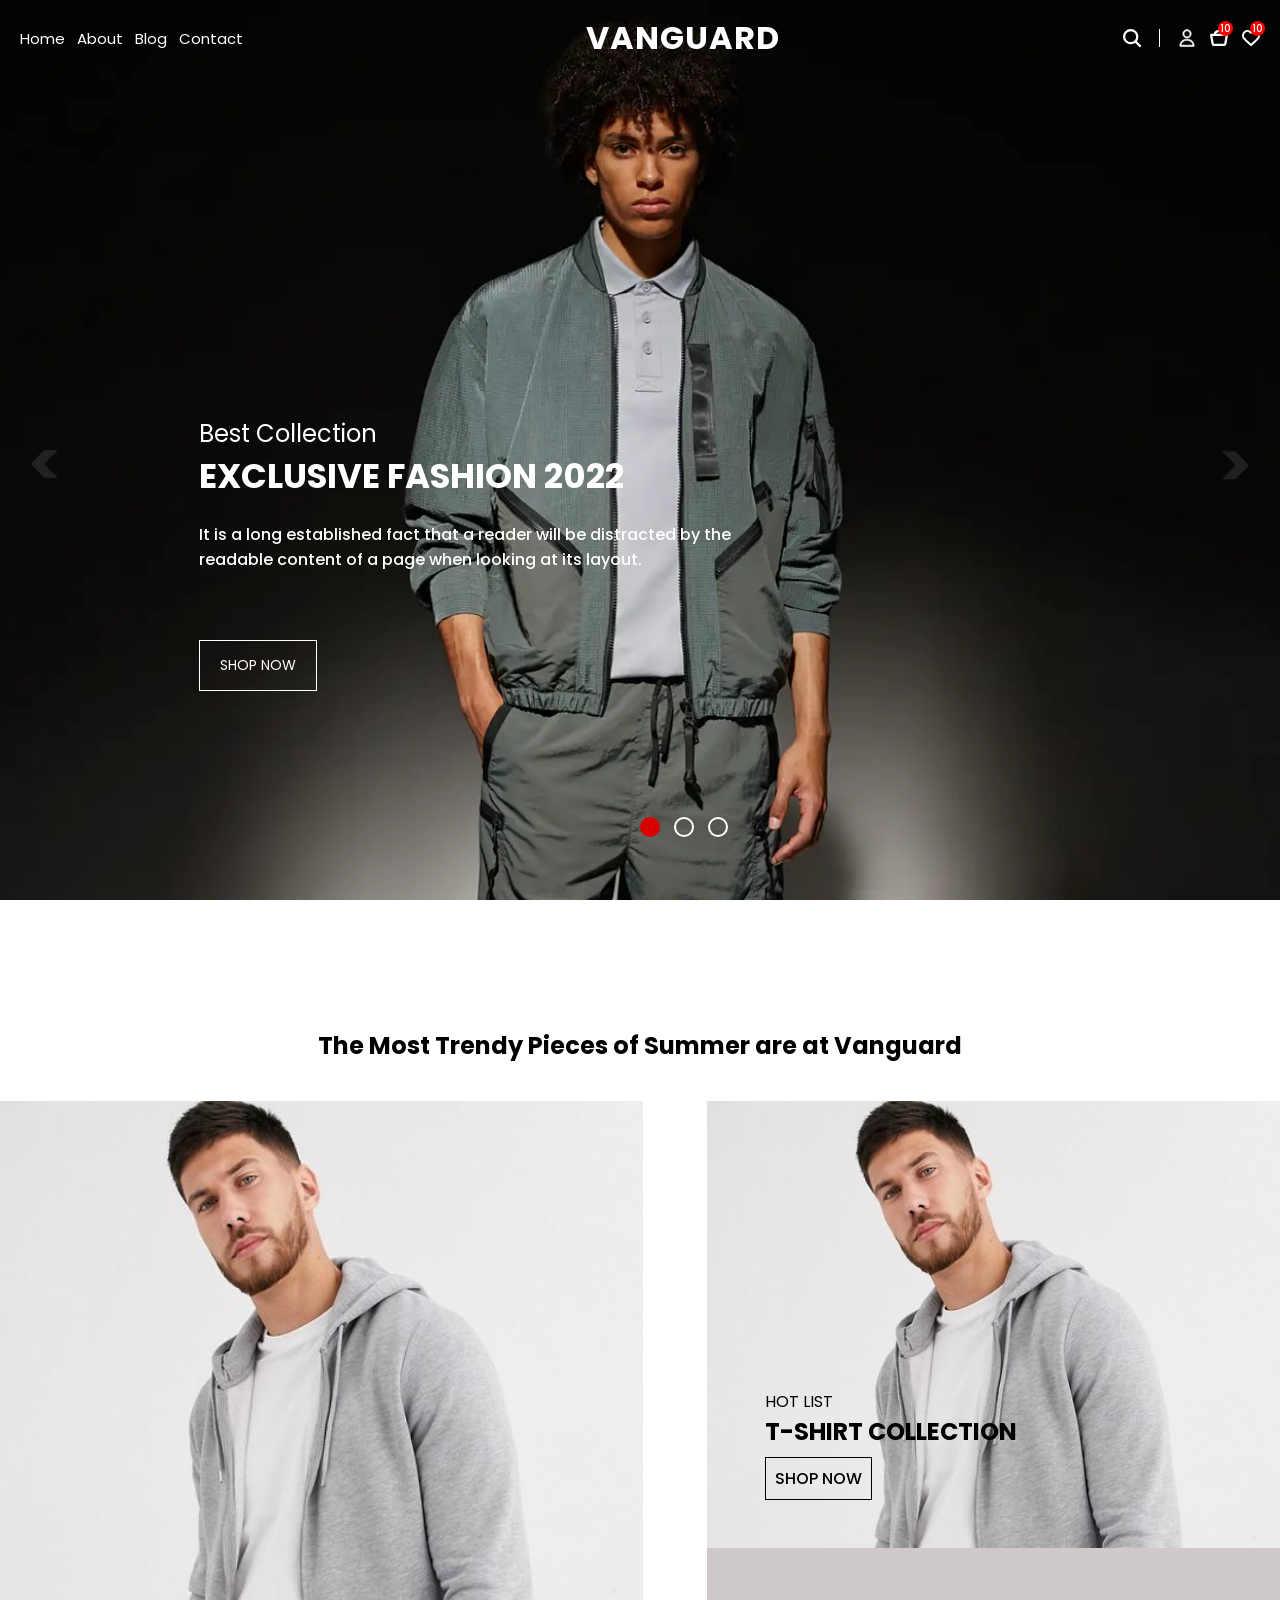
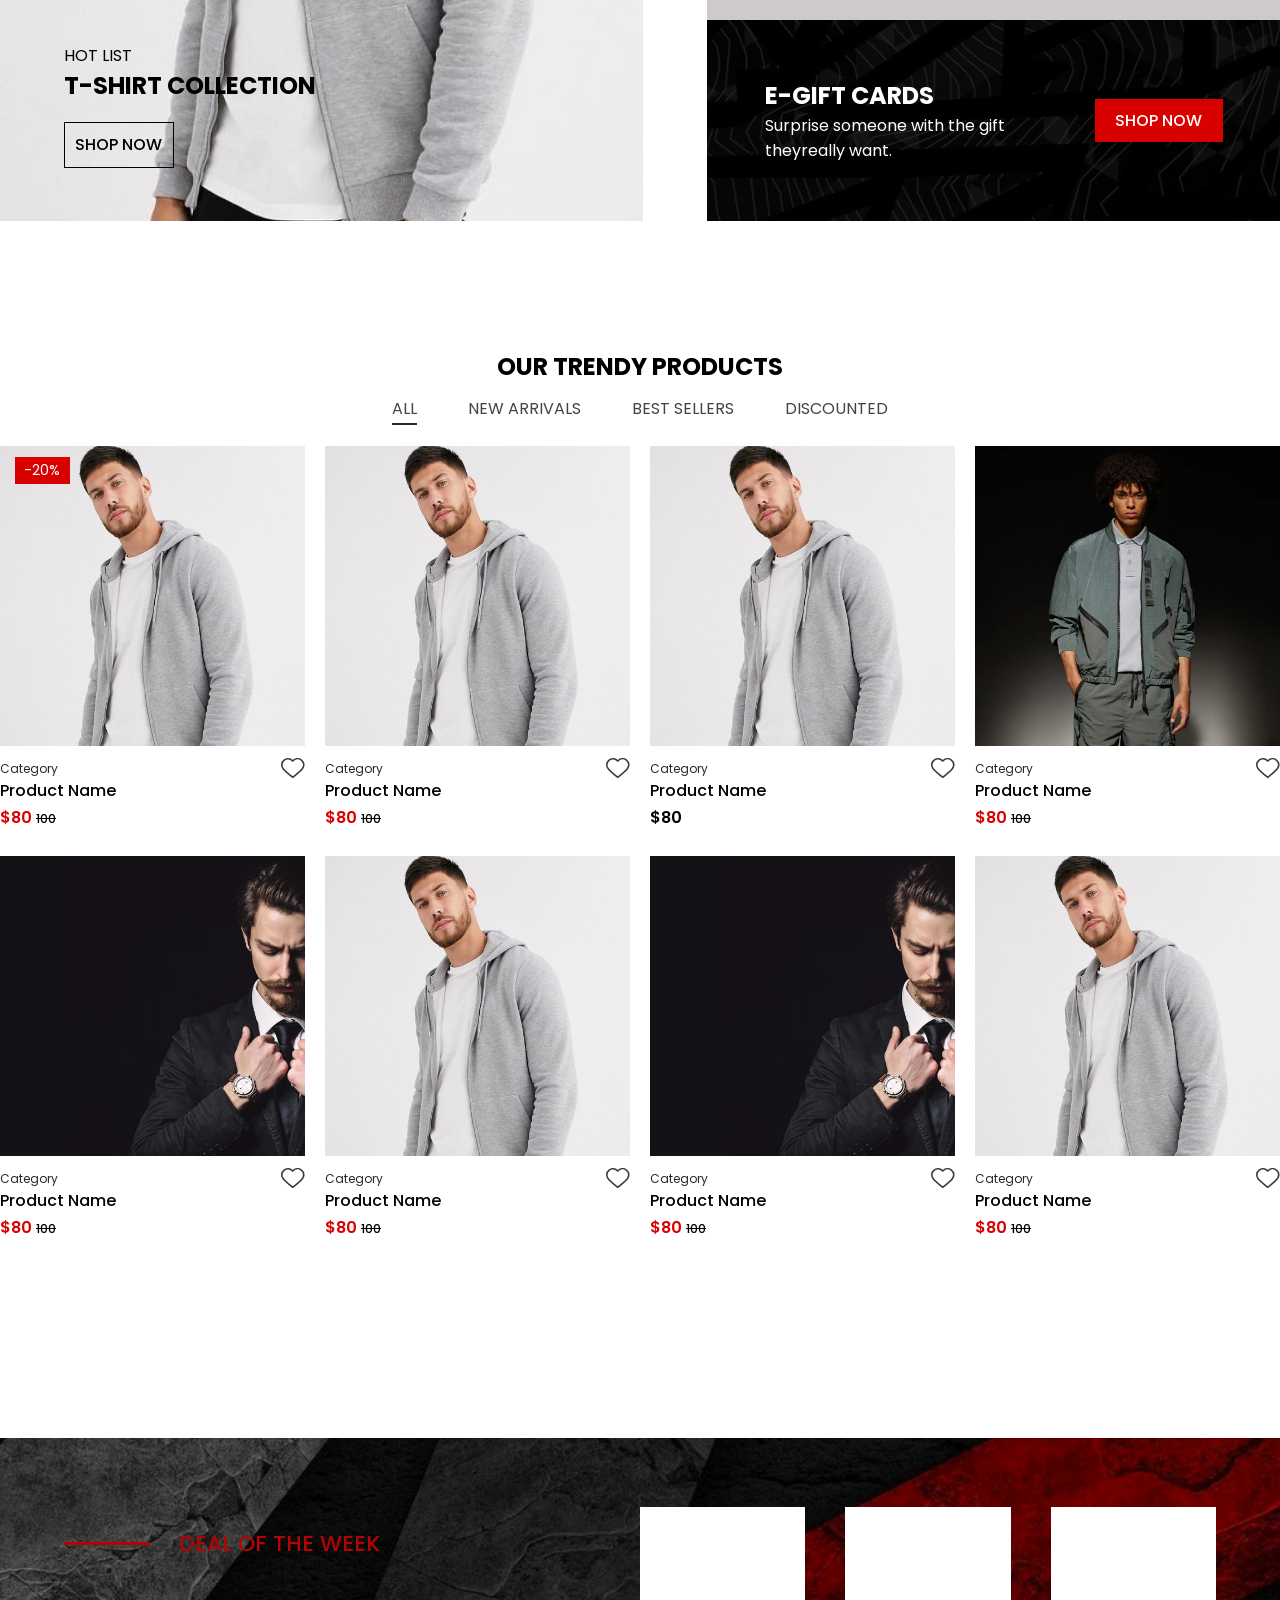
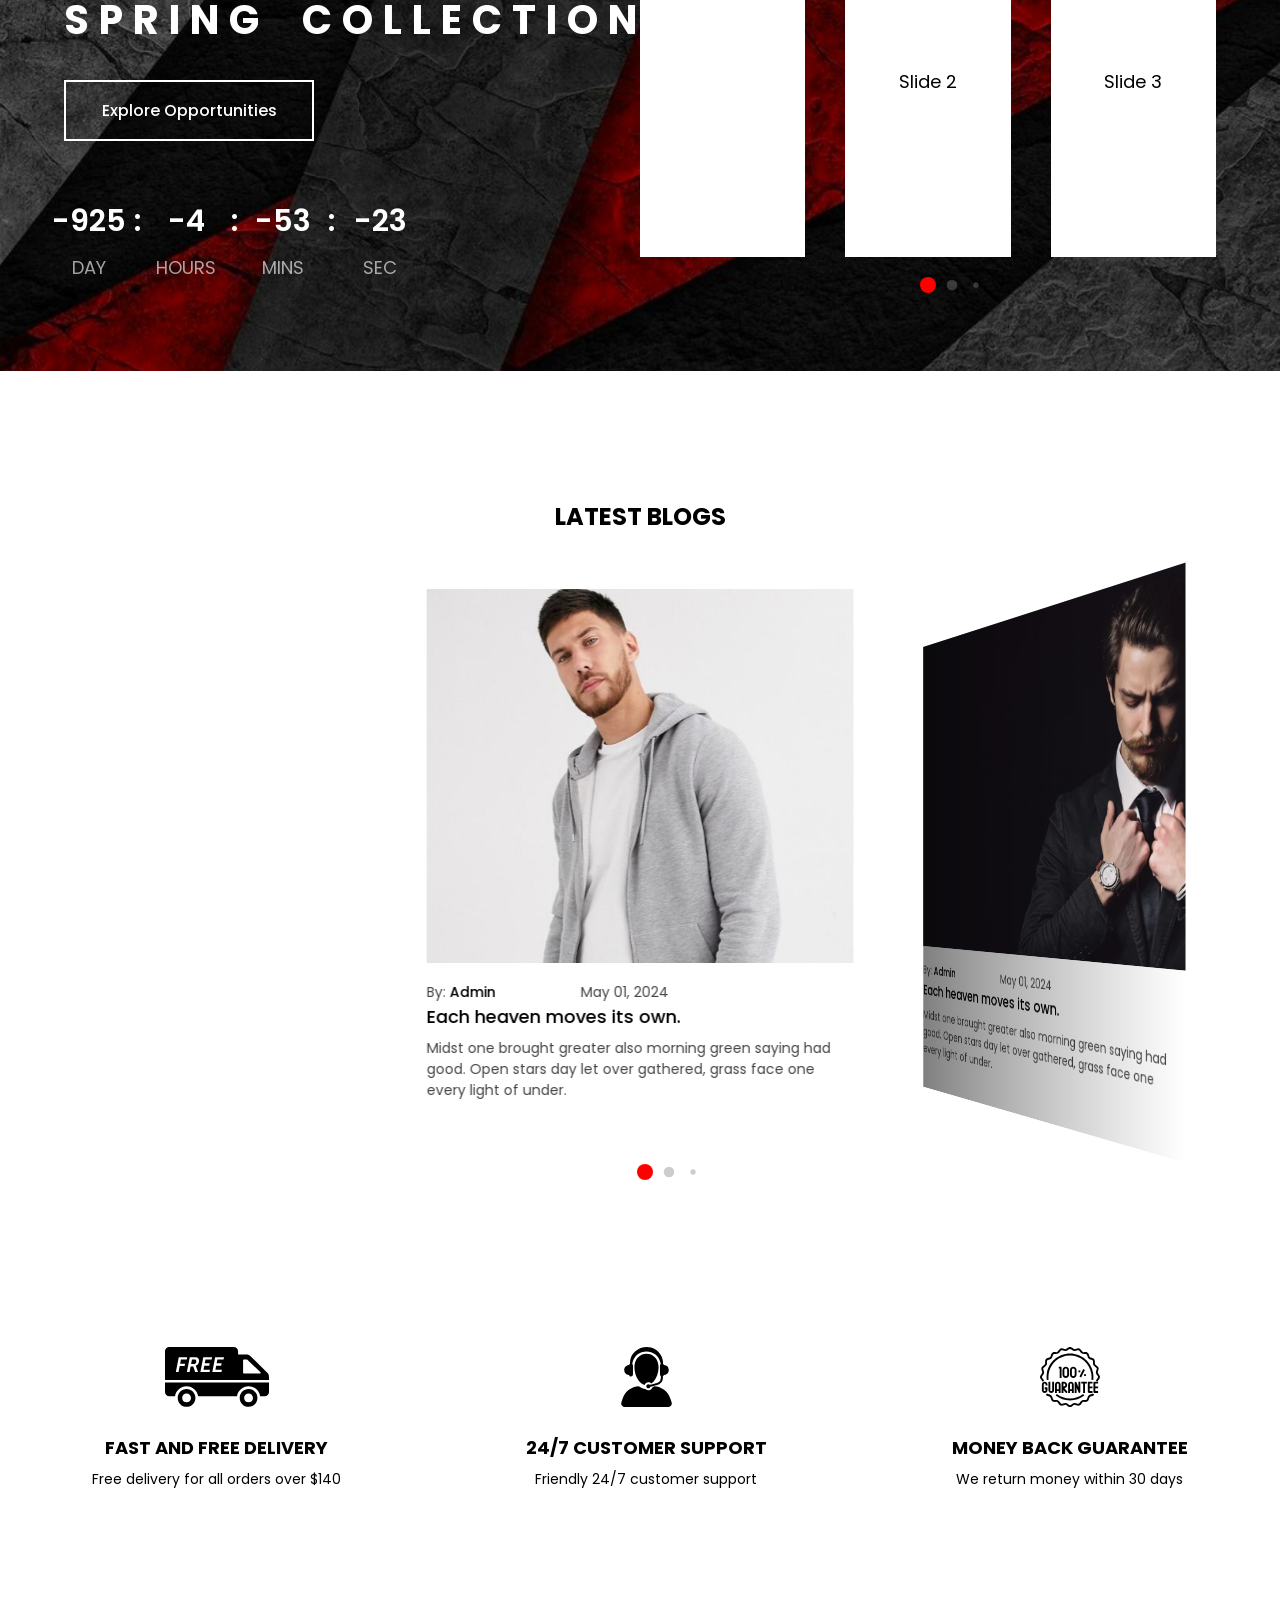
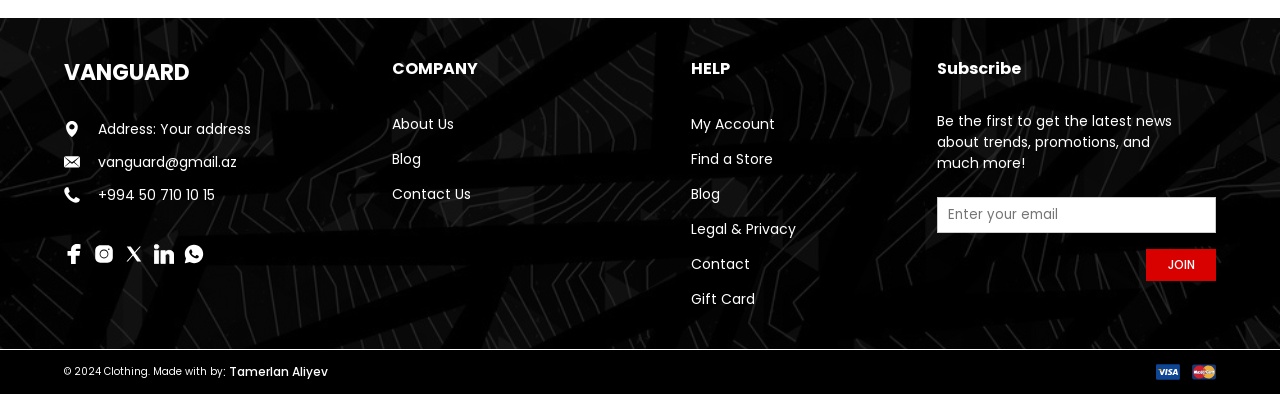
==== commit e62ac992: "Setions" ====
--- a/index.html
+++ b/index.html
@@ -518,19 +518,23 @@
                                 <img src="/cilent/assets/images/products/product.jpg" alt="">
                             </a>
 
-                            <a class="prod-add" href="#">ADD TO CART</a>
-                        </div>
-
-                        <div class="product-info">
-                            <div class="product-name">
-                                <a class="prod-cat" href="#">Category</a>
-                                <a class="prod-name" href="#">Product Name</a>
-                                <span class="dis-price">$80 <del class="sel-price">100</del></span>
-                                <!-- <span class="sell-price">$80</span> -->
-                            </div>
-
-                            <a class="wish" href="#">
-                                <img src="/cilent/assets/icons/wish-icon.svg" alt="">
+                            <!-- <a class="offer new" href="#">New</a> -->
+                            <a class="offer dis" href="#">-20%</a>
+                            <!-- <a class="offer best" href="#">Best</a> -->
+                            <a class="prod-add" href="#">ADD TO CART</a>
+                        </div>
+
+                        <div class="product-info">
+                            <div class="product-name">
+                                <a class="prod-cat" href="#">Category</a>
+                                <a class="prod-name" href="#">Product Name</a>
+                                <span class="dis-price">$80 <del class="sel-price">100</del></span>
+                                <!-- <span class="sell-price">$80</span> -->
+                            </div>
+
+                            <a class="wish" href="#">
+                                <!-- <img class="bskt" src="/cilent/assets/icons/basket-black.svg" alt=""> -->
+                                <img class="wsh" src="/cilent/assets/icons/wish-icon.svg" alt="">
                             </a>
 
                             <!-- active wish icon -->
@@ -564,7 +568,9 @@
                             </div>
 
                             <a class="wish" href="#">
-                                <img src="/cilent/assets/icons/wish-icon.svg" alt="">
+                                <!-- <img class="bskt" src="/cilent/assets/icons/basket-black.svg" alt=""> -->
+
+                                <img class="wsh" src="/cilent/assets/icons/wish-icon.svg" alt="">
                             </a>
 
                             <!-- active wish icon -->
@@ -596,7 +602,9 @@
                             </div>
 
                             <a class="wish" href="#">
-                                <img src="/cilent/assets/icons/wish-icon.svg" alt="">
+                                <!-- <img class="bskt" src="/cilent/assets/icons/basket-black.svg" alt=""> -->
+
+                                <img class="wsh" src="/cilent/assets/icons/wish-icon.svg" alt="">
                             </a>
 
                             <!-- active wish icon -->
@@ -628,7 +636,9 @@
                             </div>
 
                             <a class="wish" href="#">
-                                <img src="/cilent/assets/icons/wish-icon.svg" alt="">
+                                <!-- <img class="bskt" src="/cilent/assets/icons/basket-black.svg" alt=""> -->
+
+                                <img class="wsh" src="/cilent/assets/icons/wish-icon.svg" alt="">
                             </a>
 
                             <!-- active wish icon -->
@@ -660,7 +670,9 @@
                             </div>
 
                             <a class="wish" href="#">
-                                <img src="/cilent/assets/icons/wish-icon.svg" alt="">
+                                <!-- <img class="bskt" src="/cilent/assets/icons/basket-black.svg" alt=""> -->
+
+                                <img class="wsh" src="/cilent/assets/icons/wish-icon.svg" alt="">
                             </a>
 
                             <!-- active wish icon -->
@@ -692,7 +704,9 @@
                             </div>
 
                             <a class="wish" href="#">
-                                <img src="/cilent/assets/icons/wish-icon.svg" alt="">
+                                <!-- <img class="bskt" src="/cilent/assets/icons/basket-black.svg" alt=""> -->
+
+                                <img class="wsh" src="/cilent/assets/icons/wish-icon.svg" alt="">
                             </a>
 
                             <!-- active wish icon -->
@@ -724,7 +738,9 @@
                             </div>
 
                             <a class="wish" href="#">
-                                <img src="/cilent/assets/icons/wish-icon.svg" alt="">
+                                <!-- <img class="bskt" src="/cilent/assets/icons/basket-black.svg" alt=""> -->
+
+                                <img class="wsh" src="/cilent/assets/icons/wish-icon.svg" alt="">
                             </a>
 
                             <!-- active wish icon -->
@@ -756,7 +772,9 @@
                             </div>
 
                             <a class="wish" href="#">
-                                <img src="/cilent/assets/icons/wish-icon.svg" alt="">
+                                <!-- <img class="bskt" src="/cilent/assets/icons/basket-black.svg" alt=""> -->
+
+                                <img class="wsh" src="/cilent/assets/icons/wish-icon.svg" alt="">
                             </a>
 
                             <!-- active wish icon -->
@@ -788,7 +806,9 @@
                             </div>
 
                             <a class="wish" href="#">
-                                <img src="/cilent/assets/icons/wish-icon.svg" alt="">
+                                <!-- <img class="bskt" src="/cilent/assets/icons/basket-black.svg" alt=""> -->
+
+                                <img class="wsh" src="/cilent/assets/icons/wish-icon.svg" alt="">
                             </a>
 
                             <!-- active wish icon -->
@@ -820,7 +840,9 @@
                             </div>
 
                             <a class="wish" href="#">
-                                <img src="/cilent/assets/icons/wish-icon.svg" alt="">
+                                <!-- <img class="bskt" src="/cilent/assets/icons/basket-black.svg" alt=""> -->
+
+                                <img class="wsh" src="/cilent/assets/icons/wish-icon.svg" alt="">
                             </a>
 
                             <!-- active wish icon -->
@@ -852,7 +874,9 @@
                             </div>
 
                             <a class="wish" href="#">
-                                <img src="/cilent/assets/icons/wish-icon.svg" alt="">
+                                <!-- <img class="bskt" src="/cilent/assets/icons/basket-black.svg" alt=""> -->
+
+                                <img class="wsh" src="/cilent/assets/icons/wish-icon.svg" alt="">
                             </a>
 
                             <!-- active wish icon -->
@@ -884,7 +908,9 @@
                             </div>
 
                             <a class="wish" href="#">
-                                <img src="/cilent/assets/icons/wish-icon.svg" alt="">
+                                <!-- <img class="bskt" src="/cilent/assets/icons/basket-black.svg" alt=""> -->
+
+                                <img class="wsh" src="/cilent/assets/icons/wish-icon.svg" alt="">
                             </a>
 
                             <!-- active wish icon -->
@@ -916,7 +942,9 @@
                             </div>
 
                             <a class="wish" href="#">
-                                <img src="/cilent/assets/icons/wish-icon.svg" alt="">
+                                <!-- <img class="bskt" src="/cilent/assets/icons/basket-black.svg" alt=""> -->
+
+                                <img class="wsh" src="/cilent/assets/icons/wish-icon.svg" alt="">
                             </a>
 
                             <!-- active wish icon -->
@@ -948,7 +976,9 @@
                             </div>
 
                             <a class="wish" href="#">
-                                <img src="/cilent/assets/icons/wish-icon.svg" alt="">
+                                <!-- <img class="bskt" src="/cilent/assets/icons/basket-black.svg" alt=""> -->
+
+                                <img class="wsh" src="/cilent/assets/icons/wish-icon.svg" alt="">
                             </a>
 
                             <!-- active wish icon -->
@@ -980,7 +1010,9 @@
                             </div>
 
                             <a class="wish" href="#">
-                                <img src="/cilent/assets/icons/wish-icon.svg" alt="">
+                                <!-- <img class="bskt" src="/cilent/assets/icons/basket-black.svg" alt=""> -->
+
+                                <img class="wsh" src="/cilent/assets/icons/wish-icon.svg" alt="">
                             </a>
 
                             <!-- active wish icon -->
@@ -1012,7 +1044,9 @@
                             </div>
 
                             <a class="wish" href="#">
-                                <img src="/cilent/assets/icons/wish-icon.svg" alt="">
+                                <!-- <img class="bskt" src="/cilent/assets/icons/basket-black.svg" alt=""> -->
+
+                                <img class="wsh" src="/cilent/assets/icons/wish-icon.svg" alt="">
                             </a>
 
                             <!-- active wish icon -->
@@ -1044,7 +1078,9 @@
                             </div>
 
                             <a class="wish" href="#">
-                                <img src="/cilent/assets/icons/wish-icon.svg" alt="">
+                                <!-- <img class="bskt" src="/cilent/assets/icons/basket-black.svg" alt=""> -->
+
+                                <img class="wsh" src="/cilent/assets/icons/wish-icon.svg" alt="">
                             </a>
 
                             <!-- active wish icon -->
@@ -1063,8 +1099,8 @@
 
             <!-- ***** TRENDY * ALL * - End ***** -->
 
-            
-            
+
+
 
             <!-- ***** TRENDY * NEW ARRIVALS * - Start ***** -->
 
@@ -1093,7 +1129,9 @@
                             </div>
 
                             <a class="wish" href="#">
-                                <img src="/cilent/assets/icons/wish-icon.svg" alt="">
+                                <!-- <img class="bskt" src="/cilent/assets/icons/basket-black.svg" alt=""> -->
+
+                                <img class="wsh" src="/cilent/assets/icons/wish-icon.svg" alt="">
                             </a>
 
                             <!-- active wish icon -->
@@ -1127,7 +1165,9 @@
                             </div>
 
                             <a class="wish" href="#">
-                                <img src="/cilent/assets/icons/wish-icon.svg" alt="">
+                                <!-- <img class="bskt" src="/cilent/assets/icons/basket-black.svg" alt=""> -->
+
+                                <img class="wsh" src="/cilent/assets/icons/wish-icon.svg" alt="">
                             </a>
 
                             <!-- active wish icon -->
@@ -1159,7 +1199,9 @@
                             </div>
 
                             <a class="wish" href="#">
-                                <img src="/cilent/assets/icons/wish-icon.svg" alt="">
+                                <!-- <img class="bskt" src="/cilent/assets/icons/basket-black.svg" alt=""> -->
+
+                                <img class="wsh" src="/cilent/assets/icons/wish-icon.svg" alt="">
                             </a>
 
                             <!-- active wish icon -->
@@ -1191,7 +1233,9 @@
                             </div>
 
                             <a class="wish" href="#">
-                                <img src="/cilent/assets/icons/wish-icon.svg" alt="">
+                                <!-- <img class="bskt" src="/cilent/assets/icons/basket-black.svg" alt=""> -->
+
+                                <img class="wsh" src="/cilent/assets/icons/wish-icon.svg" alt="">
                             </a>
 
                             <!-- active wish icon -->
@@ -1223,7 +1267,9 @@
                             </div>
 
                             <a class="wish" href="#">
-                                <img src="/cilent/assets/icons/wish-icon.svg" alt="">
+                                <!-- <img class="bskt" src="/cilent/assets/icons/basket-black.svg" alt=""> -->
+
+                                <img class="wsh" src="/cilent/assets/icons/wish-icon.svg" alt="">
                             </a>
 
                             <!-- active wish icon -->
@@ -1255,7 +1301,9 @@
                             </div>
 
                             <a class="wish" href="#">
-                                <img src="/cilent/assets/icons/wish-icon.svg" alt="">
+                                <!-- <img class="bskt" src="/cilent/assets/icons/basket-black.svg" alt=""> -->
+
+                                <img class="wsh" src="/cilent/assets/icons/wish-icon.svg" alt="">
                             </a>
 
                             <!-- active wish icon -->
@@ -1287,7 +1335,9 @@
                             </div>
 
                             <a class="wish" href="#">
-                                <img src="/cilent/assets/icons/wish-icon.svg" alt="">
+                                <!-- <img class="bskt" src="/cilent/assets/icons/basket-black.svg" alt=""> -->
+
+                                <img class="wsh" src="/cilent/assets/icons/wish-icon.svg" alt="">
                             </a>
 
                             <!-- active wish icon -->
@@ -1319,7 +1369,9 @@
                             </div>
 
                             <a class="wish" href="#">
-                                <img src="/cilent/assets/icons/wish-icon.svg" alt="">
+                                <!-- <img class="bskt" src="/cilent/assets/icons/basket-black.svg" alt=""> -->
+
+                                <img class="wsh" src="/cilent/assets/icons/wish-icon.svg" alt="">
                             </a>
 
                             <!-- active wish icon -->
@@ -1351,7 +1403,9 @@
                             </div>
 
                             <a class="wish" href="#">
-                                <img src="/cilent/assets/icons/wish-icon.svg" alt="">
+                                <!-- <img class="bskt" src="/cilent/assets/icons/basket-black.svg" alt=""> -->
+
+                                <img class="wsh" src="/cilent/assets/icons/wish-icon.svg" alt="">
                             </a>
 
                             <!-- active wish icon -->
@@ -1383,7 +1437,9 @@
                             </div>
 
                             <a class="wish" href="#">
-                                <img src="/cilent/assets/icons/wish-icon.svg" alt="">
+                                <!-- <img class="bskt" src="/cilent/assets/icons/basket-black.svg" alt=""> -->
+
+                                <img class="wsh" src="/cilent/assets/icons/wish-icon.svg" alt="">
                             </a>
 
                             <!-- active wish icon -->
@@ -1415,7 +1471,9 @@
                             </div>
 
                             <a class="wish" href="#">
-                                <img src="/cilent/assets/icons/wish-icon.svg" alt="">
+                                <!-- <img class="bskt" src="/cilent/assets/icons/basket-black.svg" alt=""> -->
+
+                                <img class="wsh" src="/cilent/assets/icons/wish-icon.svg" alt="">
                             </a>
 
                             <!-- active wish icon -->
@@ -1447,7 +1505,9 @@
                             </div>
 
                             <a class="wish" href="#">
-                                <img src="/cilent/assets/icons/wish-icon.svg" alt="">
+                                <!-- <img class="bskt" src="/cilent/assets/icons/basket-black.svg" alt=""> -->
+
+                                <img class="wsh" src="/cilent/assets/icons/wish-icon.svg" alt="">
                             </a>
 
                             <!-- active wish icon -->
@@ -1479,7 +1539,9 @@
                             </div>
 
                             <a class="wish" href="#">
-                                <img src="/cilent/assets/icons/wish-icon.svg" alt="">
+                                <!-- <img class="bskt" src="/cilent/assets/icons/basket-black.svg" alt=""> -->
+
+                                <img class="wsh" src="/cilent/assets/icons/wish-icon.svg" alt="">
                             </a>
 
                             <!-- active wish icon -->
@@ -1511,7 +1573,9 @@
                             </div>
 
                             <a class="wish" href="#">
-                                <img src="/cilent/assets/icons/wish-icon.svg" alt="">
+                                <!-- <img class="bskt" src="/cilent/assets/icons/basket-black.svg" alt=""> -->
+
+                                <img class="wsh" src="/cilent/assets/icons/wish-icon.svg" alt="">
                             </a>
 
                             <!-- active wish icon -->
@@ -1543,7 +1607,9 @@
                             </div>
 
                             <a class="wish" href="#">
-                                <img src="/cilent/assets/icons/wish-icon.svg" alt="">
+                                <!-- <img class="bskt" src="/cilent/assets/icons/basket-black.svg" alt=""> -->
+
+                                <img class="wsh" src="/cilent/assets/icons/wish-icon.svg" alt="">
                             </a>
 
                             <!-- active wish icon -->
@@ -1575,7 +1641,9 @@
                             </div>
 
                             <a class="wish" href="#">
-                                <img src="/cilent/assets/icons/wish-icon.svg" alt="">
+                                <!-- <img class="bskt" src="/cilent/assets/icons/basket-black.svg" alt=""> -->
+
+                                <img class="wsh" src="/cilent/assets/icons/wish-icon.svg" alt="">
                             </a>
 
                             <!-- active wish icon -->
@@ -1607,7 +1675,9 @@
                             </div>
 
                             <a class="wish" href="#">
-                                <img src="/cilent/assets/icons/wish-icon.svg" alt="">
+                                <!-- <img class="bskt" src="/cilent/assets/icons/basket-black.svg" alt=""> -->
+
+                                <img class="wsh" src="/cilent/assets/icons/wish-icon.svg" alt="">
                             </a>
 
                             <!-- active wish icon -->
@@ -1655,7 +1725,9 @@
                             </div>
 
                             <a class="wish" href="#">
-                                <img src="/cilent/assets/icons/wish-icon.svg" alt="">
+                                <!-- <img class="bskt" src="/cilent/assets/icons/basket-black.svg" alt=""> -->
+
+                                <img class="wsh" src="/cilent/assets/icons/wish-icon.svg" alt="">
                             </a>
 
                             <!-- active wish icon -->
@@ -1689,7 +1761,9 @@
                             </div>
 
                             <a class="wish" href="#">
-                                <img src="/cilent/assets/icons/wish-icon.svg" alt="">
+                                <!-- <img class="bskt" src="/cilent/assets/icons/basket-black.svg" alt=""> -->
+
+                                <img class="wsh" src="/cilent/assets/icons/wish-icon.svg" alt="">
                             </a>
 
                             <!-- active wish icon -->
@@ -1721,7 +1795,9 @@
                             </div>
 
                             <a class="wish" href="#">
-                                <img src="/cilent/assets/icons/wish-icon.svg" alt="">
+                                <!-- <img class="bskt" src="/cilent/assets/icons/basket-black.svg" alt=""> -->
+
+                                <img class="wsh" src="/cilent/assets/icons/wish-icon.svg" alt="">
                             </a>
 
                             <!-- active wish icon -->
@@ -1753,7 +1829,9 @@
                             </div>
 
                             <a class="wish" href="#">
-                                <img src="/cilent/assets/icons/wish-icon.svg" alt="">
+                                <!-- <img class="bskt" src="/cilent/assets/icons/basket-black.svg" alt=""> -->
+
+                                <img class="wsh" src="/cilent/assets/icons/wish-icon.svg" alt="">
                             </a>
 
                             <!-- active wish icon -->
@@ -1785,7 +1863,9 @@
                             </div>
 
                             <a class="wish" href="#">
-                                <img src="/cilent/assets/icons/wish-icon.svg" alt="">
+                                <!-- <img class="bskt" src="/cilent/assets/icons/basket-black.svg" alt=""> -->
+
+                                <img class="wsh" src="/cilent/assets/icons/wish-icon.svg" alt="">
                             </a>
 
                             <!-- active wish icon -->
@@ -1817,7 +1897,9 @@
                             </div>
 
                             <a class="wish" href="#">
-                                <img src="/cilent/assets/icons/wish-icon.svg" alt="">
+                                <!-- <img class="bskt" src="/cilent/assets/icons/basket-black.svg" alt=""> -->
+
+                                <img class="wsh" src="/cilent/assets/icons/wish-icon.svg" alt="">
                             </a>
 
                             <!-- active wish icon -->
@@ -1849,7 +1931,9 @@
                             </div>
 
                             <a class="wish" href="#">
-                                <img src="/cilent/assets/icons/wish-icon.svg" alt="">
+                                <!-- <img class="bskt" src="/cilent/assets/icons/basket-black.svg" alt=""> -->
+
+                                <img class="wsh" src="/cilent/assets/icons/wish-icon.svg" alt="">
                             </a>
 
                             <!-- active wish icon -->
@@ -1881,7 +1965,9 @@
                             </div>
 
                             <a class="wish" href="#">
-                                <img src="/cilent/assets/icons/wish-icon.svg" alt="">
+                                <!-- <img class="bskt" src="/cilent/assets/icons/basket-black.svg" alt=""> -->
+
+                                <img class="wsh" src="/cilent/assets/icons/wish-icon.svg" alt="">
                             </a>
 
                             <!-- active wish icon -->
@@ -1913,7 +1999,9 @@
                             </div>
 
                             <a class="wish" href="#">
-                                <img src="/cilent/assets/icons/wish-icon.svg" alt="">
+                                <!-- <img class="bskt" src="/cilent/assets/icons/basket-black.svg" alt=""> -->
+
+                                <img class="wsh" src="/cilent/assets/icons/wish-icon.svg" alt="">
                             </a>
 
                             <!-- active wish icon -->
@@ -1945,7 +2033,9 @@
                             </div>
 
                             <a class="wish" href="#">
-                                <img src="/cilent/assets/icons/wish-icon.svg" alt="">
+                                <!-- <img class="bskt" src="/cilent/assets/icons/basket-black.svg" alt=""> -->
+
+                                <img class="wsh" src="/cilent/assets/icons/wish-icon.svg" alt="">
                             </a>
 
                             <!-- active wish icon -->
@@ -1977,7 +2067,9 @@
                             </div>
 
                             <a class="wish" href="#">
-                                <img src="/cilent/assets/icons/wish-icon.svg" alt="">
+                                <!-- <img class="bskt" src="/cilent/assets/icons/basket-black.svg" alt=""> -->
+
+                                <img class="wsh" src="/cilent/assets/icons/wish-icon.svg" alt="">
                             </a>
 
                             <!-- active wish icon -->
@@ -2009,7 +2101,9 @@
                             </div>
 
                             <a class="wish" href="#">
-                                <img src="/cilent/assets/icons/wish-icon.svg" alt="">
+                                <!-- <img class="bskt" src="/cilent/assets/icons/basket-black.svg" alt=""> -->
+
+                                <img class="wsh" src="/cilent/assets/icons/wish-icon.svg" alt="">
                             </a>
 
                             <!-- active wish icon -->
@@ -2041,7 +2135,9 @@
                             </div>
 
                             <a class="wish" href="#">
-                                <img src="/cilent/assets/icons/wish-icon.svg" alt="">
+                                <!-- <img class="bskt" src="/cilent/assets/icons/basket-black.svg" alt=""> -->
+
+                                <img class="wsh" src="/cilent/assets/icons/wish-icon.svg" alt="">
                             </a>
 
                             <!-- active wish icon -->
@@ -2073,7 +2169,9 @@
                             </div>
 
                             <a class="wish" href="#">
-                                <img src="/cilent/assets/icons/wish-icon.svg" alt="">
+                                <!-- <img class="bskt" src="/cilent/assets/icons/basket-black.svg" alt=""> -->
+
+                                <img class="wsh" src="/cilent/assets/icons/wish-icon.svg" alt="">
                             </a>
 
                             <!-- active wish icon -->
@@ -2105,7 +2203,9 @@
                             </div>
 
                             <a class="wish" href="#">
-                                <img src="/cilent/assets/icons/wish-icon.svg" alt="">
+                                <!-- <img class="bskt" src="/cilent/assets/icons/basket-black.svg" alt=""> -->
+
+                                <img class="wsh" src="/cilent/assets/icons/wish-icon.svg" alt="">
                             </a>
 
                             <!-- active wish icon -->
@@ -2137,7 +2237,9 @@
                             </div>
 
                             <a class="wish" href="#">
-                                <img src="/cilent/assets/icons/wish-icon.svg" alt="">
+                                <!-- <img class="bskt" src="/cilent/assets/icons/basket-black.svg" alt=""> -->
+
+                                <img class="wsh" src="/cilent/assets/icons/wish-icon.svg" alt="">
                             </a>
 
                             <!-- active wish icon -->
@@ -2169,7 +2271,9 @@
                             </div>
 
                             <a class="wish" href="#">
-                                <img src="/cilent/assets/icons/wish-icon.svg" alt="">
+                                <!-- <img class="bskt" src="/cilent/assets/icons/basket-black.svg" alt=""> -->
+
+                                <img class="wsh" src="/cilent/assets/icons/wish-icon.svg" alt="">
                             </a>
 
                             <!-- active wish icon -->
@@ -2218,7 +2322,9 @@
                             </div>
 
                             <a class="wish" href="#">
-                                <img src="/cilent/assets/icons/wish-icon.svg" alt="">
+                                <!-- <img class="bskt" src="/cilent/assets/icons/basket-black.svg" alt=""> -->
+
+                                <img class="wsh" src="/cilent/assets/icons/wish-icon.svg" alt="">
                             </a>
 
                             <!-- active wish icon -->
@@ -2252,7 +2358,9 @@
                             </div>
 
                             <a class="wish" href="#">
-                                <img src="/cilent/assets/icons/wish-icon.svg" alt="">
+                                <!-- <img class="bskt" src="/cilent/assets/icons/basket-black.svg" alt=""> -->
+
+                                <img class="wsh" src="/cilent/assets/icons/wish-icon.svg" alt="">
                             </a>
 
                             <!-- active wish icon -->
@@ -2284,7 +2392,9 @@
                             </div>
 
                             <a class="wish" href="#">
-                                <img src="/cilent/assets/icons/wish-icon.svg" alt="">
+                                <!-- <img class="bskt" src="/cilent/assets/icons/basket-black.svg" alt=""> -->
+
+                                <img class="wsh" src="/cilent/assets/icons/wish-icon.svg" alt="">
                             </a>
 
                             <!-- active wish icon -->
@@ -2316,7 +2426,9 @@
                             </div>
 
                             <a class="wish" href="#">
-                                <img src="/cilent/assets/icons/wish-icon.svg" alt="">
+                                <!-- <img class="bskt" src="/cilent/assets/icons/basket-black.svg" alt=""> -->
+
+                                <img class="wsh" src="/cilent/assets/icons/wish-icon.svg" alt="">
                             </a>
 
                             <!-- active wish icon -->
@@ -2348,7 +2460,9 @@
                             </div>
 
                             <a class="wish" href="#">
-                                <img src="/cilent/assets/icons/wish-icon.svg" alt="">
+                                <!-- <img class="bskt" src="/cilent/assets/icons/basket-black.svg" alt=""> -->
+
+                                <img class="wsh" src="/cilent/assets/icons/wish-icon.svg" alt="">
                             </a>
 
                             <!-- active wish icon -->
@@ -2380,7 +2494,9 @@
                             </div>
 
                             <a class="wish" href="#">
-                                <img src="/cilent/assets/icons/wish-icon.svg" alt="">
+                                <!-- <img class="bskt" src="/cilent/assets/icons/basket-black.svg" alt=""> -->
+
+                                <img class="wsh" src="/cilent/assets/icons/wish-icon.svg" alt="">
                             </a>
 
                             <!-- active wish icon -->
@@ -2412,7 +2528,9 @@
                             </div>
 
                             <a class="wish" href="#">
-                                <img src="/cilent/assets/icons/wish-icon.svg" alt="">
+                                <!-- <img class="bskt" src="/cilent/assets/icons/basket-black.svg" alt=""> -->
+
+                                <img class="wsh" src="/cilent/assets/icons/wish-icon.svg" alt="">
                             </a>
 
                             <!-- active wish icon -->
@@ -2444,7 +2562,9 @@
                             </div>
 
                             <a class="wish" href="#">
-                                <img src="/cilent/assets/icons/wish-icon.svg" alt="">
+                                <!-- <img class="bskt" src="/cilent/assets/icons/basket-black.svg" alt=""> -->
+
+                                <img class="wsh" src="/cilent/assets/icons/wish-icon.svg" alt="">
                             </a>
 
                             <!-- active wish icon -->
@@ -2476,7 +2596,9 @@
                             </div>
 
                             <a class="wish" href="#">
-                                <img src="/cilent/assets/icons/wish-icon.svg" alt="">
+                                <!-- <img class="bskt" src="/cilent/assets/icons/basket-black.svg" alt=""> -->
+
+                                <img class="wsh" src="/cilent/assets/icons/wish-icon.svg" alt="">
                             </a>
 
                             <!-- active wish icon -->
@@ -2508,7 +2630,9 @@
                             </div>
 
                             <a class="wish" href="#">
-                                <img src="/cilent/assets/icons/wish-icon.svg" alt="">
+                                <!-- <img class="bskt" src="/cilent/assets/icons/basket-black.svg" alt=""> -->
+
+                                <img class="wsh" src="/cilent/assets/icons/wish-icon.svg" alt="">
                             </a>
 
                             <!-- active wish icon -->
@@ -2540,7 +2664,9 @@
                             </div>
 
                             <a class="wish" href="#">
-                                <img src="/cilent/assets/icons/wish-icon.svg" alt="">
+                                <!-- <img class="bskt" src="/cilent/assets/icons/basket-black.svg" alt=""> -->
+
+                                <img class="wsh" src="/cilent/assets/icons/wish-icon.svg" alt="">
                             </a>
 
                             <!-- active wish icon -->
@@ -2572,7 +2698,9 @@
                             </div>
 
                             <a class="wish" href="#">
-                                <img src="/cilent/assets/icons/wish-icon.svg" alt="">
+                                <!-- <img class="bskt" src="/cilent/assets/icons/basket-black.svg" alt=""> -->
+
+                                <img class="wsh" src="/cilent/assets/icons/wish-icon.svg" alt="">
                             </a>
 
                             <!-- active wish icon -->
@@ -2604,7 +2732,9 @@
                             </div>
 
                             <a class="wish" href="#">
-                                <img src="/cilent/assets/icons/wish-icon.svg" alt="">
+                                <!-- <img class="bskt" src="/cilent/assets/icons/basket-black.svg" alt=""> -->
+
+                                <img class="wsh" src="/cilent/assets/icons/wish-icon.svg" alt="">
                             </a>
 
                             <!-- active wish icon -->
@@ -2636,7 +2766,9 @@
                             </div>
 
                             <a class="wish" href="#">
-                                <img src="/cilent/assets/icons/wish-icon.svg" alt="">
+                                <!-- <img class="bskt" src="/cilent/assets/icons/basket-black.svg" alt=""> -->
+
+                                <img class="wsh" src="/cilent/assets/icons/wish-icon.svg" alt="">
                             </a>
 
                             <!-- active wish icon -->
@@ -2668,7 +2800,9 @@
                             </div>
 
                             <a class="wish" href="#">
-                                <img src="/cilent/assets/icons/wish-icon.svg" alt="">
+                                <!-- <img class="bskt" src="/cilent/assets/icons/basket-black.svg" alt=""> -->
+
+                                <img class="wsh" src="/cilent/assets/icons/wish-icon.svg" alt="">
                             </a>
 
                             <!-- active wish icon -->
@@ -2700,7 +2834,9 @@
                             </div>
 
                             <a class="wish" href="#">
-                                <img src="/cilent/assets/icons/wish-icon.svg" alt="">
+                                <!-- <img class="bskt" src="/cilent/assets/icons/basket-black.svg" alt=""> -->
+
+                                <img class="wsh" src="/cilent/assets/icons/wish-icon.svg" alt="">
                             </a>
 
                             <!-- active wish icon -->
@@ -2732,7 +2868,9 @@
                             </div>
 
                             <a class="wish" href="#">
-                                <img src="/cilent/assets/icons/wish-icon.svg" alt="">
+                                <!-- <img class="bskt" src="/cilent/assets/icons/basket-black.svg" alt=""> -->
+
+                                <img class="wsh" src="/cilent/assets/icons/wish-icon.svg" alt="">
                             </a>
 
                             <!-- active wish icon -->
@@ -2758,6 +2896,553 @@
 
 
         <!-- =============== TRENDY SLIDER - End =============== -->
+
+
+
+
+
+
+
+        <!-- =============== DEAL OF WEEK   SECTION - Start =============== -->
+
+        <section class="dealofweek">
+
+            <div class="deal-offer">
+
+                <div class="deal-title">
+
+                    <div class="arrow"></div>
+                    <h5>DEAL OF THE WEEK</h5>
+
+                </div>
+
+                <div class="deal-collection">
+                    <h1>SPRING COLLECTION</h1>
+                </div>
+
+                <a href="#">Explore Opportunities</a>
+
+                <div class="offer-time" data-time="2024-05-25 22:29:12.345">
+
+                    <div class="time day">
+                        <span class="num">30</span>
+                        <span class="nam">DAY</span>
+                    </div>
+
+                    <div class="separate">:</div>
+
+                    <div class="time hours">
+                        <span class="num">30</span>
+                        <span class="nam">HOURS</span>
+                    </div>
+
+                    <div class="separate">:</div>
+
+                    <div class="time mins">
+                        <span class="num">30</span>
+                        <span class="nam">MINS</span>
+                    </div>
+
+                    <div class="separate">:</div>
+
+                    <div class="time sec">
+                        <span class="num">30</span>
+                        <span class="nam">SEC</span>
+                    </div>
+
+
+                    <!-- const sqlDatetime2 = '2024-04-25 22:29:12.345'; // SQL sorgusundan gelen datetime2 değeri
+                    // String formatındaki datetime2 değerini Date nesnesine dönüştürme
+                    const jsDate = new Date(sqlDatetime2);
+                    console.log(jsDate); -->
+                </div>
+
+            </div>
+
+
+            <!-- Swiper -->
+            <div class="swiper mySwiper dealofweek">
+
+                <div class="swiper-wrapper">
+                    
+                    <div class="swiper-slide">
+                        
+                    </div>
+
+
+
+
+
+
+
+                    <div class="swiper-slide">Slide 2</div>
+                    <div class="swiper-slide">Slide 3</div>
+                    <div class="swiper-slide">Slide 4</div>
+                    <div class="swiper-slide">Slide 5</div>
+                    <div class="swiper-slide">Slide 6</div>
+                    <div class="swiper-slide">Slide 7</div>
+                    <div class="swiper-slide">Slide 8</div>
+                    <div class="swiper-slide">Slide 9</div>
+                </div>
+                <div class="swiper-pagination"></div>
+            </div>
+
+        </section>
+
+        <!-- =============== DEAL OF WEEK   SECTION - End =============== -->
+
+
+
+
+
+
+
+
+
+
+        <!-- =============== BLOG SECTION - Start =============== -->
+
+        <section class="section blog">
+
+            <div class="blog-title">
+                <h1>LATEST BLOGS</h1>
+            </div>
+
+
+            <div class="swiper mySwiper">
+
+                <div class="swiper-wrapper">
+
+                    <div class="swiper-slide blog-card">
+
+                        <a href="#" class="blog-image">
+                            <img src="/cilent/assets/images/products/product.jpg" alt="">
+                        </a>
+
+
+                        <div class="blog-info">
+
+                            <div class="blog-head">
+
+                                <div class="blog-created">
+                                    <span>By: <a href="#">Admin</a></span>
+                                    <span>May 01, 2024</span>
+                                </div>
+
+                                <a href="#" class="blog-name">
+                                    Each heaven moves its own.
+                                </a>
+
+                            </div>
+
+
+                            <div class="blog-description">
+                                <p>Midst one brought greater also morning green saying had good. Open stars day let over
+                                    gathered, grass face one every light of under.</p>
+                            </div>
+
+                        </div>
+
+
+                    </div>
+
+
+                    <div class="swiper-slide blog-card">
+
+                        <a href="#" class="blog-image">
+                            <img src="/cilent/assets/images/products/slider.png" alt="">
+                        </a>
+
+
+                        <div class="blog-info">
+
+                            <div class="blog-head">
+
+                                <div class="blog-created">
+                                    <span>By: <a href="#">Admin</a></span>
+                                    <span>May 01, 2024</span>
+                                </div>
+
+                                <a href="#" class="blog-name">
+                                    Each heaven moves its own.
+                                </a>
+
+                            </div>
+
+
+                            <div class="blog-description">
+                                <p>Midst one brought greater also morning green saying had good. Open stars day let over
+                                    gathered, grass face one every light of under.</p>
+                            </div>
+
+                        </div>
+
+
+                    </div>
+
+                    <div class="swiper-slide blog-card">
+
+                        <a href="#" class="blog-image">
+                            <img src="/cilent/assets/images/products/product.jpg" alt="">
+                        </a>
+
+
+                        <div class="blog-info">
+
+                            <div class="blog-head">
+
+                                <div class="blog-created">
+                                    <span>By: <a href="#">Admin</a></span>
+                                    <span>May 01, 2024</span>
+                                </div>
+
+                                <a href="#" class="blog-name">
+                                    Each heaven moves its own.
+                                </a>
+
+                            </div>
+
+
+                            <div class="blog-description">
+                                <p>Midst one brought greater also morning green saying had good. Open stars day let over
+                                    gathered, grass face one every light of under.</p>
+                            </div>
+
+                        </div>
+
+
+                    </div>
+
+
+
+                    <div class="swiper-slide blog-card">
+
+                        <a href="#" class="blog-image">
+                            <img src="/cilent/assets/images/products/slider.png" alt="">
+                        </a>
+
+
+                        <div class="blog-info">
+
+                            <div class="blog-head">
+
+                                <div class="blog-created">
+                                    <span>By: <a href="#">Admin</a></span>
+                                    <span>May 01, 2024</span>
+                                </div>
+
+                                <a href="#" class="blog-name">
+                                    Each heaven moves its own.
+                                </a>
+
+                            </div>
+
+
+                            <div class="blog-description">
+                                <p>Midst one brought greater also morning green saying had good. Open stars day let over
+                                    gathered, grass face one every light of under.</p>
+                            </div>
+
+                        </div>
+
+
+                    </div>
+
+                    <div class="swiper-slide blog-card">
+
+                        <a href="#" class="blog-image">
+                            <img src="/cilent/assets/images/products/product.jpg" alt="">
+                        </a>
+
+
+                        <div class="blog-info">
+
+                            <div class="blog-head">
+
+                                <div class="blog-created">
+                                    <span>By: <a href="#">Admin</a></span>
+                                    <span>May 01, 2024</span>
+                                </div>
+
+                                <a href="#" class="blog-name">
+                                    Each heaven moves its own.
+                                </a>
+
+                            </div>
+
+
+                            <div class="blog-description">
+                                <p>Midst one brought greater also morning green saying had good. Open stars day let over
+                                    gathered, grass face one every light of under.</p>
+                            </div>
+
+                        </div>
+
+
+                    </div>
+
+                    <div class="swiper-slide blog-card">
+
+                        <a href="#" class="blog-image">
+                            <img src="/cilent/assets/images/products/slider.png" alt="">
+                        </a>
+
+
+                        <div class="blog-info">
+
+                            <div class="blog-head">
+
+                                <div class="blog-created">
+                                    <span>By: <a href="#">Admin</a></span>
+                                    <span>May 01, 2024</span>
+                                </div>
+
+                                <a href="#" class="blog-name">
+                                    Each heaven moves its own.
+                                </a>
+
+                            </div>
+
+
+                            <div class="blog-description">
+                                <p>Midst one brought greater also morning green saying had good. Open stars day let over
+                                    gathered, grass face one every light of under.</p>
+                            </div>
+
+                        </div>
+
+
+                    </div>
+
+                    <div class="swiper-slide blog-card">
+
+                        <a href="#" class="blog-image">
+                            <img src="/cilent/assets/images/products/product.jpg" alt="">
+                        </a>
+
+
+                        <div class="blog-info">
+
+                            <div class="blog-head">
+
+                                <div class="blog-created">
+                                    <span>By: <a href="#">Admin</a></span>
+                                    <span>May 01, 2024</span>
+                                </div>
+
+                                <a href="#" class="blog-name">
+                                    Each heaven moves its own.
+                                </a>
+
+                            </div>
+
+
+                            <div class="blog-description">
+                                <p>Midst one brought greater also morning green saying had good. Open stars day let over
+                                    gathered, grass face one every light of under.</p>
+                            </div>
+
+                        </div>
+
+
+                    </div>
+
+                    <div class="swiper-slide blog-card">
+
+                        <a href="#" class="blog-image">
+                            <img src="/cilent/assets/images/products/slider.png" alt="">
+                        </a>
+
+
+                        <div class="blog-info">
+
+                            <div class="blog-head">
+
+                                <div class="blog-created">
+                                    <span>By: <a href="#">Admin</a></span>
+                                    <span>May 01, 2024</span>
+                                </div>
+
+                                <a href="#" class="blog-name">
+                                    Each heaven moves its own.
+                                </a>
+
+                            </div>
+
+
+                            <div class="blog-description">
+                                <p>Midst one brought greater also morning green saying had good. Open stars day let over
+                                    gathered, grass face one every light of under.</p>
+                            </div>
+
+                        </div>
+
+
+                    </div>
+
+                    <div class="swiper-slide blog-card">
+
+                        <a href="#" class="blog-image">
+                            <img src="/cilent/assets/images/products/product.jpg" alt="">
+                        </a>
+
+
+                        <div class="blog-info">
+
+                            <div class="blog-head">
+
+                                <div class="blog-created">
+                                    <span>By: <a href="#">Admin</a></span>
+                                    <span>May 01, 2024</span>
+                                </div>
+
+                                <a href="#" class="blog-name">
+                                    Each heaven moves its own.
+                                </a>
+
+                            </div>
+
+
+                            <div class="blog-description">
+                                <p>Midst one brought greater also morning green saying had good. Open stars day let over
+                                    gathered, grass face one every light of under.</p>
+                            </div>
+
+                        </div>
+
+
+                    </div>
+
+                    <div class="swiper-slide blog-card">
+
+                        <a href="#" class="blog-image">
+                            <img src="/cilent/assets/images/products/slider.png" alt="">
+                        </a>
+
+
+                        <div class="blog-info">
+
+                            <div class="blog-head">
+
+                                <div class="blog-created">
+                                    <span>By: <a href="#">Admin</a></span>
+                                    <span>May 01, 2024</span>
+                                </div>
+
+                                <a href="#" class="blog-name">
+                                    Each heaven moves its own.
+                                </a>
+
+                            </div>
+
+
+                            <div class="blog-description">
+                                <p>Midst one brought greater also morning green saying had good. Open stars day let over
+                                    gathered, grass face one every light of under.</p>
+                            </div>
+
+                        </div>
+
+
+                    </div>
+
+                    <div class="swiper-slide blog-card">
+
+                        <a href="#" class="blog-image">
+                            <img src="/cilent/assets/images/products/product.jpg" alt="">
+                        </a>
+
+
+                        <div class="blog-info">
+
+                            <div class="blog-head">
+
+                                <div class="blog-created">
+                                    <span>By: <a href="#">Admin</a></span>
+                                    <span>May 01, 2024</span>
+                                </div>
+
+                                <a href="#" class="blog-name">
+                                    Each heaven moves its own.
+                                </a>
+
+                            </div>
+
+
+                            <div class="blog-description">
+                                <p>Midst one brought greater also morning green saying had good. Open stars day let over
+                                    gathered, grass face one every light of under.</p>
+                            </div>
+
+                        </div>
+
+
+                    </div>
+
+
+
+                </div>
+                <div class="swiper-pagination"></div>
+            </div>
+
+        </section>
+
+        <!-- =============== BLOG SECTION - End =============== -->
+
+
+
+        <!-- =============== SERVICE SECTION - Start =============== -->
+        <section class="section service">
+
+
+
+            <div class="delivery">
+                <div class="icon">
+                    <img src="/cilent/assets/icons/delivery.svg" alt="">
+                </div>
+
+                <div class="info">
+                    <h3>FAST AND FREE DELIVERY</h3>
+                    <p>Free delivery for all orders over $140</p>
+                </div>
+            </div>
+
+
+
+            <div class="support">
+                <div class="icon">
+                    <img src="/cilent/assets/icons/support.svg" alt="">
+                </div>
+
+                <div class="info">
+                    <h3>24/7 CUSTOMER SUPPORT</h3>
+                    <p>Friendly 24/7 customer support</p>
+                </div>
+            </div>
+
+
+
+            <div class="guarantee">
+
+                <div class="icon">
+                    <img src="/cilent/assets/icons/guarantee.svg" alt="">
+                </div>
+
+                <div class="info">
+                    <h3>MONEY BACK GUARANTEE</h3>
+                    <p>We return money within 30 days</p>
+                </div>
+
+            </div>
+
+
+
+        </section>
+
+        <!-- =============== SERVICE SECTION - End =============== -->
+
+
+
 
 
 
--- a/cilent/assets/css/index.css
+++ b/cilent/assets/css/index.css
@@ -1736,8 +1736,10 @@
     max-width: 1280px;
     width: 100%;
     height: 100%;
+}
+
+.section {
     margin: 15% auto 0;
-
 }
 
 .section:last-child {
@@ -2136,6 +2138,7 @@
     width: 100%;
     height: 800px;
     display: none !important;
+    margin-top: 5px;
 }
 
 .section.trendy .swiper.active {
@@ -2145,7 +2148,7 @@
 
 .section.trendy .swiper-pagination {
     position: static;
-    top: 0 !important;
+    top: 10px !important;
     height: 100%;
 }
 
@@ -2173,9 +2176,7 @@
         height: 330px;
     }
 
-    .section {
-        padding: 0 7%;
-    }
+
 }
 
 @media only screen and (min-width: 481px) and (max-width: 768px) {
@@ -2295,11 +2296,30 @@
     background-color: #9a0101;
 }
 
-
-
-
-
-
+.section.trendy .swiper-slide.trendy-product .product-image .offer {
+    top: 3%;
+    left: 5%;
+    display: flex;
+    background: #ffffff;
+    position: absolute;
+    padding: 1% 3%;
+    text-decoration: none;
+    color: #000;
+    font-size: 10px;
+    /* font-size: 14px; */
+}
+
+.section.trendy .swiper-slide.trendy-product .product-image .offer.dis {
+    color: #fff;
+    background-color: #d90000;
+}
+
+.section.trendy .swiper-slide.trendy-product .product-image .offer.best {
+    display: flex;
+    align-items: center;
+    color: #ffffff;
+    background-color: #000000;
+}
 
 
 
@@ -2358,9 +2378,13 @@
 
 .section.trendy .swiper-slide.trendy-product .product-info .wish {
     display: flex;
+    flex-direction: column;
+    justify-content: space-between;
+    gap: 10px;
 }
 
 .section.trendy .swiper-slide.trendy-product .product-info img {
+    display: flex;
     transition: all 0.5s ease;
     width: 18px;
 }
@@ -2401,10 +2425,527 @@
 
 
 
+/* ----------------------
+BLOG SECTION - Start
+------------------------- */
+
+
+
+/* ********** SWIPER BLOG -Start ********** */
+.section.blog {
+    height: 500px !important;
+}
+
+.section.blog .swiper {
+    width: 100%;
+    padding-top: 50px;
+    padding-bottom: 50px;
+    width: 100%;
+    margin-top: 5px;
+    position: static;
+    display: flex !important;
+    flex-direction: column;
+    padding: 0 !important;
+    height: 490px !important;
+}
+
+.section.blog .swiper-slide {
+    background-position: center;
+    background-size: cover;
+    width: 350px;
+    max-height: 400px !important;
+    padding: 0 !important;
+    margin: 0 !important;
+}
+
+.section.blog .swiper-slide img {
+    display: block;
+    width: 100%;
+}
+
+.section.blog .swiper-pagination {
+    position: relative;
+    top: 10px !important;
+    align-items: center;
+    justify-content: center;
+    padding: 0 !important;
+    max-height: 50px !important;
+    height: 100%;
+}
+
+
+
+
+@media only screen and (min-width: 481px) and (max-width: 768px) {
+    .section.blog .swiper {
+        width: 100%;
+        height: 400px;
+    }
+
+    .section {
+        padding: 0 3%;
+    }
+}
+
+/* ********** SWIPER BLOG - End ********** */
+
+.section.blog {
+    display: flex;
+    flex-direction: column;
+    height: 100%;
+}
+
+.section.blog .blog-title {
+    display: flex;
+    justify-content: center;
+}
+
+
+.swiper-slide.blog-card {
+    display: flex;
+    flex-direction: column;
+    height: 100%;
+    width: 100%;
+    gap: 2%;
+}
+
+/* ********** BLOG İmage - Start ********** */
+
+.section.blog .blog-image {
+    display: flex;
+    height: 68%;
+}
+
+.section.blog .blog-image img {
+    display: flex;
+    height: 100%;
+    object-fit: cover;
+    object-position: top center;
+}
+
+/* ********** BLOG İmage - End ********** */
+
+
+
+
+/* ********** BLOG Info - Start ********** */
+
+.section.blog .blog-info {
+    display: flex;
+    flex-direction: column;
+    height: 25%;
+    gap: 5px;
+}
+
+.section.blog .blog-info .blog-head {
+    display: flex;
+    flex-direction: column;
+}
+
+.section.blog .blog-info .blog-head .blog-created {
+    display: flex;
+    color: #444444;
+    width: 100%;
+    gap: 20%;
+    font-size: 12px;
+}
+
+.section.blog .blog-info .blog-head .blog-created a {
+    color: #000;
+    text-decoration: none;
+    font-weight: 500;
+}
+
+.section.blog .blog-info .blog-head .blog-name {
+    display: flex;
+    text-decoration: none;
+    color: #000;
+    font-weight: 500;
+    font-size: 16px;
+}
+
+.section.blog .blog-info .blog-description {
+    display: flex;
+    color: #444444;
+    width: 100%;
+    gap: 20%;
+    font-size: 10px;
+}
+
+
+/* ********** BLOG Info - End ********** */
+
+
+
+
+
+
+
+
+/* ----------------------
+BLOG SECTION - End
+------------------------- */
+
+
+
+
+
+
+
+
+
+
+
+
+
+/* ----------------------
+SERVICE SECTION - Start
+------------------------- */
+
+
+
+
+
+
+
+
+
+.section.service {
+    display: flex;
+    flex-direction: row;
+    justify-content: space-around;
+    align-items: center;
+}
+
+
+.section.service .delivery,
+.section.service .support,
+.section.service .guarantee {
+    display: flex;
+    flex-direction: column;
+    justify-content: center;
+    align-items: center;
+    gap: 8px;
+    text-align: center;
+}
+
+.section.service img {
+    height: 30px;
+}
+
+.section.service .delivery h3,
+.section.service .support h3,
+.section.service .guarantee h3 {
+    width: 90%;
+    font-size: 10px;
+}
+
+.section.service .delivery p,
+.section.service .support p,
+.section.service .guarantee p {
+    font-size: 8px;
+}
+
+.section.service .info {
+    display: flex;
+    flex-direction: column;
+    justify-content: center;
+    align-items: center;
+    gap: 4px;
+    text-align: center;
+}
+
+/* ----------------------
+SERVICE SECTION - End
+------------------------- */
+
+
+
+
+
+
+
+
+/* ----------------------
+DEAL OF WEEK    SECTION - End
+------------------------- */
+
+
+
+.dealofweek {
+    width: 100%;
+    height: 100%;
+    padding: 5%;
+    display: flex;
+    margin: 15% auto 0;
+    background-image: url(/cilent/assets/images/settings/section-bg.svg);
+    background-repeat: no-repeat;
+    background-position: center;
+    background-size: cover;
+}
+
+.dealofweek .deal-offer {
+    width: 50%;
+    display: flex;
+    justify-content: center;
+}
+
+.dealofweek .deal-products {
+    width: 50%;
+}
+
+
+
+/* ========== deal-offer - Start =========== */
+
+.dealofweek .deal-offer {
+    display: flex;
+    flex-direction: column;
+    gap: 30px;
+}
+
+.dealofweek .deal-offer .deal-title {
+    display: flex;
+    align-items: center;
+    gap: 5%;
+    color: #b10505;
+}
+
+.dealofweek .deal-offer .deal-title .arrow {
+    height: 3px;
+    width: 15%;
+    background: #b10505;
+}
+
+.dealofweek .deal-offer .deal-title h5 {
+    font-size: 22px;
+    font-weight: 500;
+}
+
+.dealofweek .deal-offer .deal-collection h1 {
+    font-size: 40px;
+    letter-spacing: 10px;
+    word-spacing: 15px;
+    color: #fff;
+
+}
+
+.dealofweek .deal-offer a {
+    display: flex;
+    text-decoration: none;
+    justify-content: center;
+    align-items: center;
+    color: #fff;
+
+    font-size: 16px;
+    font-weight: 500;
+    max-width: 250px;
+    padding: 16px;
+    border: 2px solid #fff;
+    transition: all 0.5s ease;
+}
+
+.dealofweek .deal-offer a:hover {
+    border: 2px solid transparent;
+    background: #d90000;
+}
+
+.dealofweek .deal-offer a:active {
+    background: #9a0101;
+}
+
+
+
+.offer-time {
+    display: flex;
+    gap: 20px;
+    color: #fff;
+    margin-top: 5%;
+}
+
+.separate {
+    font-size: 30px;
+    font-weight: 600;
+}
+
+.offer-time .time {
+    display: flex;
+    flex-direction: column;
+    justify-content: center;
+    align-items: center;
+    width: 50px;
+    gap: 10px;
+}
+
+.offer-time .time .num {
+    font-size: 30px;
+    font-weight: 600;
+}
+
+.offer-time .time .nam {
+    font-size: 18px;
+    color: #ffffff9f;
+    font-weight: 400;
+}
+
+/* ========== deal-offer - End =========== */
+
+
+
+/* ========== DEALOFWEEK - SWIPER OFFER  - Start =========== */
+
+.dealofweek .swiper {
+    width: 50%;
+    height: 100%;
+    background: rgba(183, 175, 175, 0);
+    max-width: 1000px !important;
+    padding-top: 50px;
+    padding-bottom: 50px;
+    margin-top: 5px;
+    display: flex !important;
+    flex-direction: column;
+    padding: 0 !important;
+    height: 400px !important;
+}
+
+.dealofweek .swiper-slide {
+    text-align: center;
+    font-size: 18px;
+    background: #fff;
+    display: flex;
+    justify-content: center;
+    align-items: center;
+}
+
+
+
+.dealofweek .swiper-pagination {
+    position: relative;
+    top: 20px !important;
+    align-items: center;
+    justify-content: center;
+    padding: 0 !important;
+    max-height: 50px !important;
+    height: 100%;
+}
+
+
+.dealofweek .swiper-pagination {
+    --swiper-pagination-color: red;
+    --swiper-pagination-bullet-size: 16px;
+    --swiper-pagination-bullet-width: 16px;
+    --swiper-pagination-bullet-height: 16px;
+    --swiper-pagination-bullet-inactive-color: #ffffff;
+    --swiper-pagination-bullet-inactive-opacity: 0.2;
+    --swiper-pagination-bullet-opacity: 1;
+    --swiper-pagination-bullet-horizontal-gap: 4px;
+    --swiper-pagination-bullet-vertical-gap: 6px;
+    --swiper-pagination-top: auto;
+}
+
+
+/* ========== DEALOFWEEK - SWIPER OFFER  - End =========== */
+
+
+
+
+
+/* ========== DEALOFWEEK - Products  - Start =========== */
+
+
+
+/* ========== DEALOFWEEK - Products  - End =========== */
+
+
+
+
+
+/* ----------------------
+DEAL OF WEEK    SECTION - End
+------------------------- */
+
+
+
+
+
+
+
+
+
+
+
+
+
+
+
+
+
+
+
+
+
+
+
+
+
+
+
+
+
+
+
+
+
+
+
+
+
+
 
 /* =================================
         MAIN    -    END
 ===================================== */
+
+
+
+
+
+
+
+
+
+
+
+
+
+
+
+
+
+
+
+
+
+
+
+
+
+
+
+
+
+
+
+
+
+
+
+
+
+
+
+
+
 
 
 
@@ -2695,8 +3236,12 @@
 
     /* ---------- SWIPER - START ---------- */
 
-    .swiper {
+    .trendy .swiper {
         gap: 5%;
+    }
+
+    .section.trendy .swiper-pagination {
+        top: 0 !important;
     }
 
     /* ---------- SWIPER - End ---------- */
@@ -2731,6 +3276,10 @@
         width: 24px;
     }
 
+    .section.trendy .swiper-slide.trendy-product .product-image .offer {
+        font-size: 14px;
+    }
+
     /* ***** product-info ***** */
 
 
@@ -2739,6 +3288,209 @@
 TRENDY SLIDER - End
 ------------------------- */
 
+
+
+
+
+
+
+
+
+
+
+
+
+
+
+
+
+
+
+    /* ----------------------
+BLOG SECTION - Start
+------------------------- */
+
+
+
+    /* ********** SWIPER BLOG -Start ********** */
+    .section.blog {
+        height: 720px !important;
+        /*del*/
+    }
+
+    .section.blog .swiper {
+        width: 100%;
+        padding-top: 50px !important;
+        padding-bottom: 50px !important;
+        width: 100%;
+        margin-top: 5px;
+
+        position: static;
+        display: flex !important;
+        flex-direction: column;
+        /* height: 350px !important; */
+        height: 700px !important;
+        /* padding: 0 !important; */
+
+    }
+
+    .section.blog .swiper-slide {
+        width: 350px;
+        max-height: 550px !important;
+    }
+
+    .section.blog .swiper-slide img {
+        display: block;
+        width: 100%;
+    }
+
+    .section.blog .swiper-pagination {
+        position: relative;
+        top: 20px !important;
+        align-items: center;
+        justify-content: center;
+        padding: 0 !important;
+        max-height: 50px !important;
+        height: 100%;
+        padding: 5px !important;
+    }
+
+
+    /* ********** SWIPER BLOG - End ********** */
+
+    .section.blog {
+        display: flex;
+        flex-direction: column;
+        height: 100%;
+    }
+
+    .section.blog .blog-title {
+        display: flex;
+        justify-content: center;
+    }
+
+
+    .swiper-slide.blog-card {
+        display: flex;
+        flex-direction: column;
+        /* justify-content: space-between; */
+        height: 100%;
+        width: 100%;
+        gap: 3.5%;
+        /*del*/
+    }
+
+    /* ********** BLOG İmage - Start ********** */
+
+    .section.blog .blog-image {
+        display: flex;
+        height: 68%;
+        /* height: 68%; */
+    }
+
+    .section.blog .blog-image img {
+        display: flex;
+        height: 100%;
+        object-fit: cover;
+        object-position: top center;
+    }
+
+    /* ********** BLOG İmage - End ********** */
+
+
+
+
+    /* ********** BLOG Info - Start ********** */
+
+    .section.blog .blog-info {
+        display: flex;
+        flex-direction: column;
+        height: 25%;
+        gap: 8px;
+        /* justify-content: space-between; */
+    }
+
+    .section.blog .blog-info .blog-head {
+        display: flex;
+        flex-direction: column;
+    }
+
+    .section.blog .blog-info .blog-head .blog-created {
+        /* font-size: 12px; */
+        font-size: 14px;
+    }
+
+    .section.blog .blog-info .blog-head .blog-name {
+        font-size: 18px;
+    }
+
+    .section.blog .blog-info .blog-description {
+        /* font-size: 10px; */
+        font-size: 14px;
+    }
+
+
+    /* ********** BLOG Info - End ********** */
+
+
+
+
+
+
+
+
+    /* ----------------------
+BLOG SECTION - End
+------------------------- */
+
+
+
+
+
+
+
+
+
+
+
+
+    /* ----------------------
+SERVICE SECTION - Start
+------------------------- */
+
+    .section.service .delivery,
+    .section.service .support,
+    .section.service .guarantee {
+        gap: 20px;
+    }
+
+    .section.service img {
+        height: 60px;
+    }
+
+    .section.service .delivery h3,
+    .section.service .support h3,
+    .section.service .guarantee h3 {
+        width: 100%;
+        font-size: 18px;
+    }
+
+    .section.service .delivery p,
+    .section.service .support p,
+    .section.service .guarantee p {
+        font-size: 14px;
+    }
+
+    .section.service .info {
+        gap: 8px;
+    }
+
+    /* ----------------------
+SERVICE SECTION - End
+------------------------- */
+
+
+
 }
 
 /* =================================
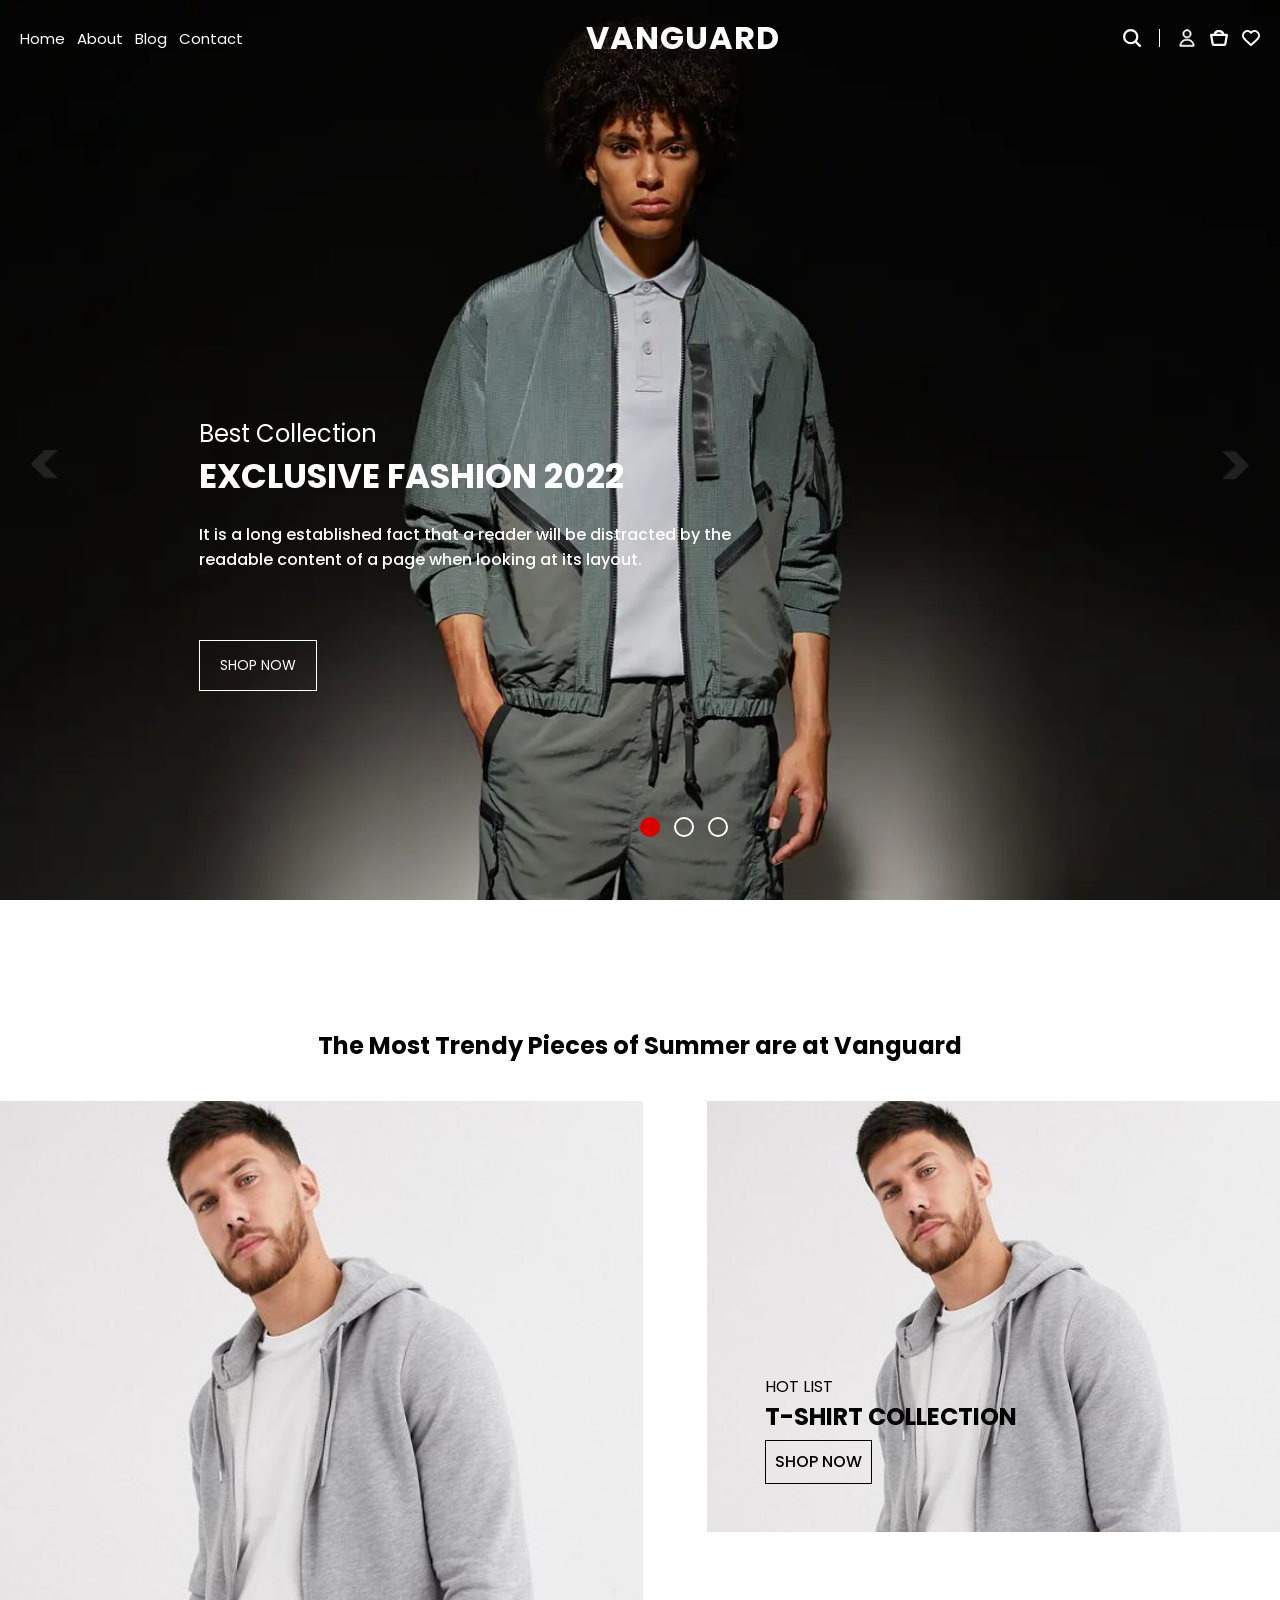
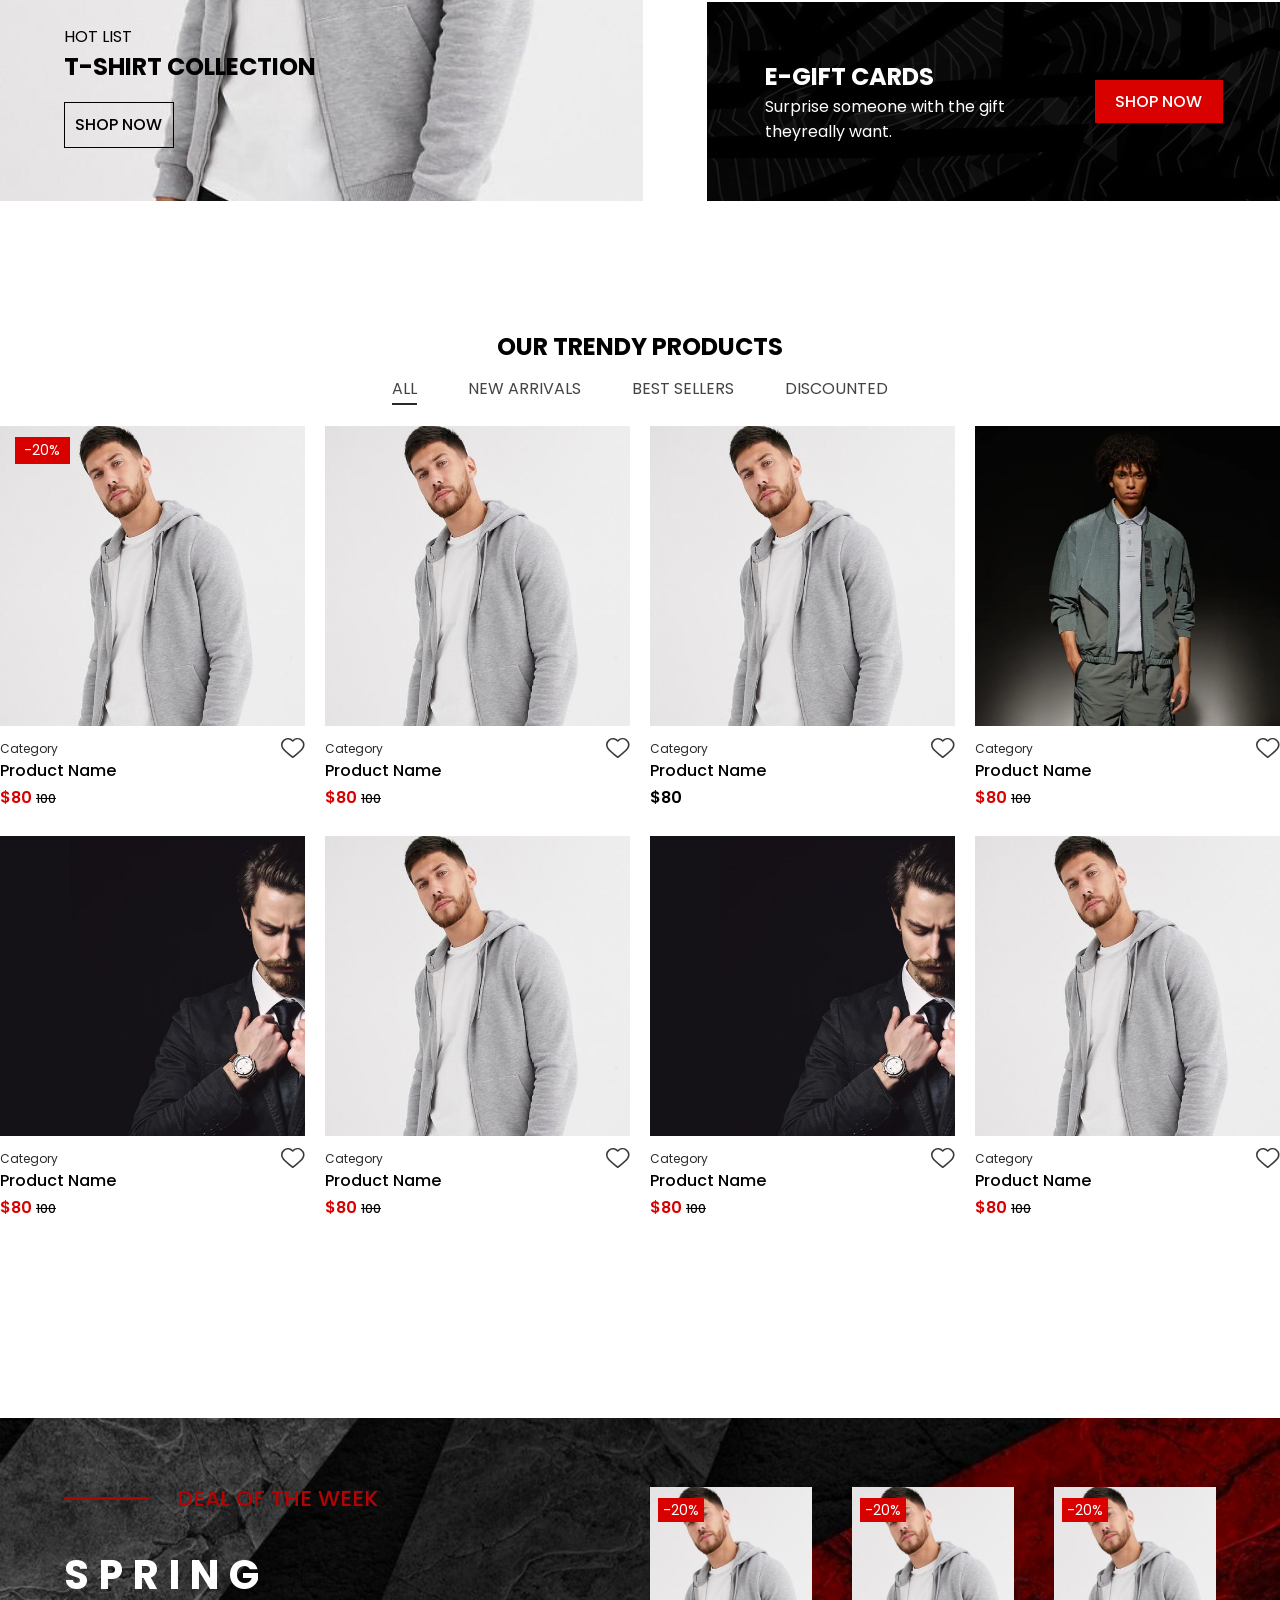
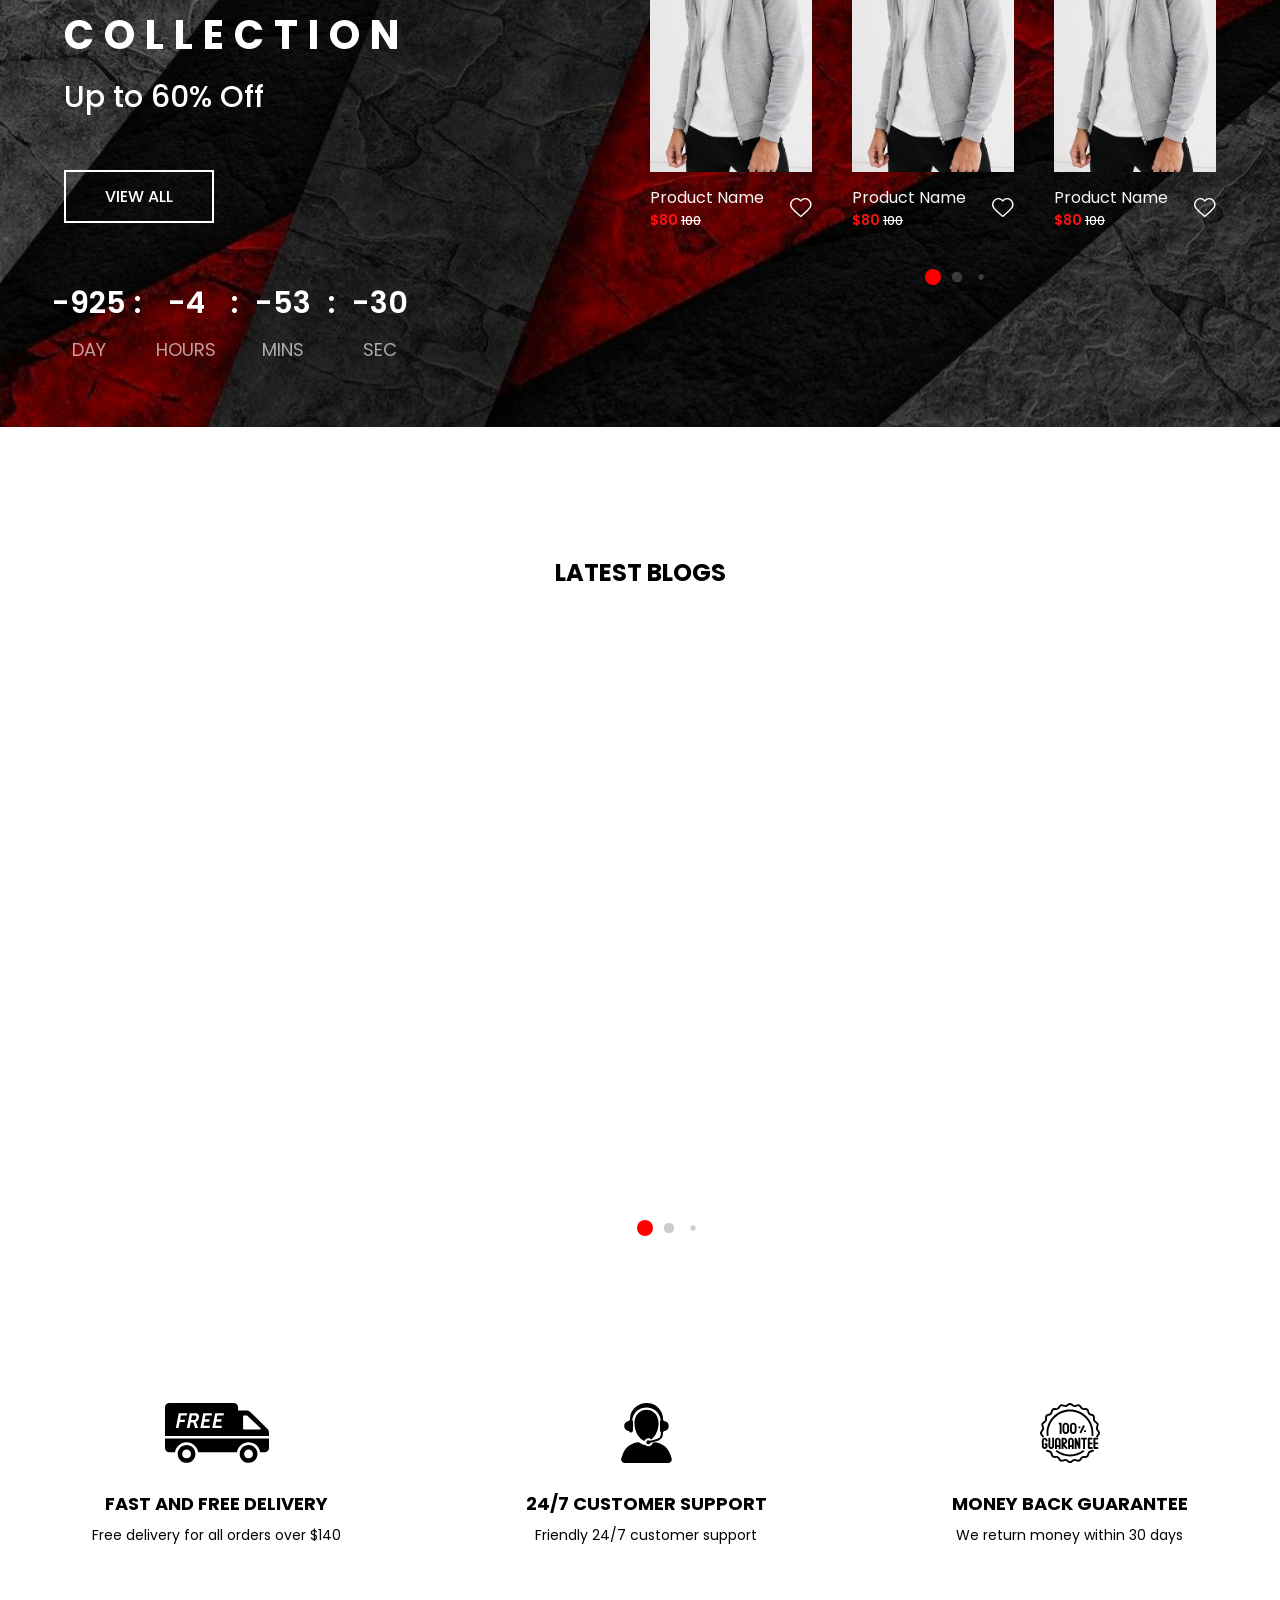
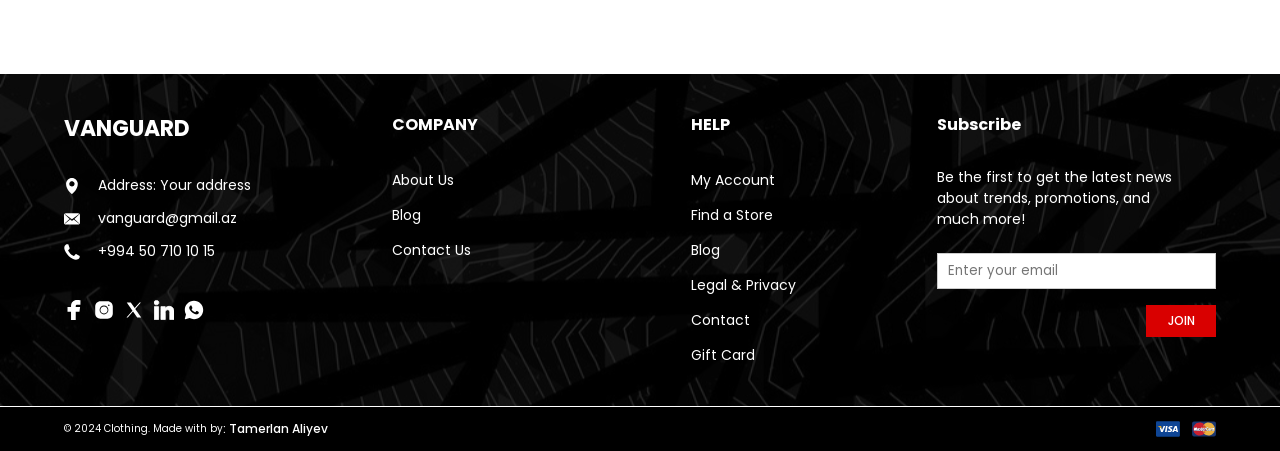
==== commit 324bce2e: "Home Page Finshed" ====
--- a/index.html
+++ b/index.html
@@ -54,11 +54,11 @@
                     </a>
                     <a class="i-basket" href="#">
                         <img src="/cilent/assets/icons/basket.svg" alt="">
-                        <sup>10</sup>
+                        <!-- <sup>0</sup> -->
                     </a>
                     <a class="i-wish" href="#">
                         <img src="/cilent/assets/icons/wish.svg" alt="">
-                        <sup>10</sup>
+                        <!-- <sup>0</sup> -->
                     </a>
 
                 </div>
@@ -72,32 +72,35 @@
 
 
             <div class="basket-list">
-                <div class="basket-header ">
+
+
+                <div class="basket-header">
                     <h4>SHOPPING BAG <span>( 1 )</span></h4>
                     <a class="basket-close" href="#">
                         <img src="/cilent/assets/icons/close-black.svg" alt="">
                     </a>
                 </div>
 
-
-
                 <div class="basket-product-list">
 
                     <ul>
+
                         <li>
 
-                            <a class="basket-prod" href="#">
+                            <div class="basket-prod" href="#">
 
                                 <div class="basket-prod-info">
 
-                                    <div class="basket-prod-image">
+                                    <a href="№" class="basket-prod-image">
                                         <img src="/cilent/assets/images/products/product.jpg" alt="product.jpg">
-                                    </div>
+                                    </a>
 
                                     <div class="basket-prod-detail">
 
                                         <div class="prod-info-name">
-                                            <h1>Product Name</h1>
+                                            <a href="#">
+                                                Product Name
+                                            </a>
                                             <p>Color: Default</p>
                                             <p>Size: Default</p>
                                         </div>
@@ -108,50 +111,399 @@
                                 </div>
 
                                 <div class="basket-price-close">
-
-                                    <img class="basket-prod-close" src="/cilent/assets/icons/close-black.svg" alt="">
-
-                                </div>
-
-
-                            </a>
+                                    <a href="#">
+                                        <img class="basket-prod-close" src="/cilent/assets/icons/close-black.svg"
+                                            alt="">
+                                    </a>
+
+                                </div>
+
+
+                            </div>
 
                         </li>
 
                         <li>
 
-                            <a class="basket-prod" href="#">
+                            <div class="basket-prod" href="#">
 
                                 <div class="basket-prod-info">
 
-                                    <div class="basket-prod-image">
+                                    <a href="№" class="basket-prod-image">
                                         <img src="/cilent/assets/images/products/product.jpg" alt="product.jpg">
-                                    </div>
+                                    </a>
 
                                     <div class="basket-prod-detail">
 
                                         <div class="prod-info-name">
-                                            <h1>Product Name</h1>
+                                            <a href="#">
+                                                Product Name
+                                            </a>
                                             <p>Color: Default</p>
                                             <p>Size: Default</p>
                                         </div>
 
-                                        <span class="sell-price">$80</span>
-
+                                        <span class="dis-price">$80 <del class="sel-price">100</del></span>
                                     </div>
 
                                 </div>
 
                                 <div class="basket-price-close">
-
-                                    <img class="basket-prod-close" src="/cilent/assets/icons/close-black.svg" alt="">
-
-                                </div>
-
-
-                            </a>
+                                    <a href="#">
+                                        <img class="basket-prod-close" src="/cilent/assets/icons/close-black.svg"
+                                            alt="">
+                                    </a>
+
+                                </div>
+
+
+                            </div>
 
                         </li>
+
+                        <li>
+
+                            <div class="basket-prod" href="#">
+
+                                <div class="basket-prod-info">
+
+                                    <a href="№" class="basket-prod-image">
+                                        <img src="/cilent/assets/images/products/product.jpg" alt="product.jpg">
+                                    </a>
+
+                                    <div class="basket-prod-detail">
+
+                                        <div class="prod-info-name">
+                                            <a href="#">
+                                                Product Name
+                                            </a>
+                                            <p>Color: Default</p>
+                                            <p>Size: Default</p>
+                                        </div>
+
+                                        <span class="dis-price">$80 <del class="sel-price">100</del></span>
+                                    </div>
+
+                                </div>
+
+                                <div class="basket-price-close">
+                                    <a href="#">
+                                        <img class="basket-prod-close" src="/cilent/assets/icons/close-black.svg"
+                                            alt="">
+                                    </a>
+
+                                </div>
+
+
+                            </div>
+
+                        </li>
+
+                        <li>
+
+                            <div class="basket-prod" href="#">
+
+                                <div class="basket-prod-info">
+
+                                    <a href="№" class="basket-prod-image">
+                                        <img src="/cilent/assets/images/products/product.jpg" alt="product.jpg">
+                                    </a>
+
+                                    <div class="basket-prod-detail">
+
+                                        <div class="prod-info-name">
+                                            <a href="#">
+                                                Product Name
+                                            </a>
+                                            <p>Color: Default</p>
+                                            <p>Size: Default</p>
+                                        </div>
+
+                                        <span class="dis-price">$80 <del class="sel-price">100</del></span>
+                                    </div>
+
+                                </div>
+
+                                <div class="basket-price-close">
+                                    <a href="#">
+                                        <img class="basket-prod-close" src="/cilent/assets/icons/close-black.svg"
+                                            alt="">
+                                    </a>
+
+                                </div>
+
+
+                            </div>
+
+                        </li>
+
+                        <li>
+
+                            <div class="basket-prod" href="#">
+
+                                <div class="basket-prod-info">
+
+                                    <a href="№" class="basket-prod-image">
+                                        <img src="/cilent/assets/images/products/product.jpg" alt="product.jpg">
+                                    </a>
+
+                                    <div class="basket-prod-detail">
+
+                                        <div class="prod-info-name">
+                                            <a href="#">
+                                                Product Name
+                                            </a>
+                                            <p>Color: Default</p>
+                                            <p>Size: Default</p>
+                                        </div>
+
+                                        <span class="dis-price">$80 <del class="sel-price">100</del></span>
+                                    </div>
+
+                                </div>
+
+                                <div class="basket-price-close">
+                                    <a href="#">
+                                        <img class="basket-prod-close" src="/cilent/assets/icons/close-black.svg"
+                                            alt="">
+                                    </a>
+
+                                </div>
+
+
+                            </div>
+
+                        </li>
+
+                        <li>
+
+                            <div class="basket-prod" href="#">
+
+                                <div class="basket-prod-info">
+
+                                    <a href="№" class="basket-prod-image">
+                                        <img src="/cilent/assets/images/products/product.jpg" alt="product.jpg">
+                                    </a>
+
+                                    <div class="basket-prod-detail">
+
+                                        <div class="prod-info-name">
+                                            <a href="#">
+                                                Product Name
+                                            </a>
+                                            <p>Color: Default</p>
+                                            <p>Size: Default</p>
+                                        </div>
+
+                                        <span class="dis-price">$80 <del class="sel-price">100</del></span>
+                                    </div>
+
+                                </div>
+
+                                <div class="basket-price-close">
+                                    <a href="#">
+                                        <img class="basket-prod-close" src="/cilent/assets/icons/close-black.svg"
+                                            alt="">
+                                    </a>
+
+                                </div>
+
+
+                            </div>
+
+                        </li>
+
+                        <li>
+
+                            <div class="basket-prod" href="#">
+
+                                <div class="basket-prod-info">
+
+                                    <a href="№" class="basket-prod-image">
+                                        <img src="/cilent/assets/images/products/product.jpg" alt="product.jpg">
+                                    </a>
+
+                                    <div class="basket-prod-detail">
+
+                                        <div class="prod-info-name">
+                                            <a href="#">
+                                                Product Name
+                                            </a>
+                                            <p>Color: Default</p>
+                                            <p>Size: Default</p>
+                                        </div>
+
+                                        <span class="dis-price">$80 <del class="sel-price">100</del></span>
+                                    </div>
+
+                                </div>
+
+                                <div class="basket-price-close">
+                                    <a href="#">
+                                        <img class="basket-prod-close" src="/cilent/assets/icons/close-black.svg"
+                                            alt="">
+                                    </a>
+
+                                </div>
+
+
+                            </div>
+
+                        </li>
+
+                        <li>
+
+                            <div class="basket-prod" href="#">
+
+                                <div class="basket-prod-info">
+
+                                    <a href="№" class="basket-prod-image">
+                                        <img src="/cilent/assets/images/products/product.jpg" alt="product.jpg">
+                                    </a>
+
+                                    <div class="basket-prod-detail">
+
+                                        <div class="prod-info-name">
+                                            <a href="#">
+                                                Product Name
+                                            </a>
+                                            <p>Color: Default</p>
+                                            <p>Size: Default</p>
+                                        </div>
+
+                                        <span class="dis-price">$80 <del class="sel-price">100</del></span>
+                                    </div>
+
+                                </div>
+
+                                <div class="basket-price-close">
+                                    <a href="#">
+                                        <img class="basket-prod-close" src="/cilent/assets/icons/close-black.svg"
+                                            alt="">
+                                    </a>
+
+                                </div>
+
+
+                            </div>
+
+                        </li>
+
+                        <li>
+
+                            <div class="basket-prod" href="#">
+
+                                <div class="basket-prod-info">
+
+                                    <a href="№" class="basket-prod-image">
+                                        <img src="/cilent/assets/images/products/product.jpg" alt="product.jpg">
+                                    </a>
+
+                                    <div class="basket-prod-detail">
+
+                                        <div class="prod-info-name">
+                                            <a href="#">
+                                                Product Name
+                                            </a>
+                                            <p>Color: Default</p>
+                                            <p>Size: Default</p>
+                                        </div>
+
+                                        <span class="dis-price">$80 <del class="sel-price">100</del></span>
+                                    </div>
+
+                                </div>
+
+                                <div class="basket-price-close">
+                                    <a href="#">
+                                        <img class="basket-prod-close" src="/cilent/assets/icons/close-black.svg"
+                                            alt="">
+                                    </a>
+
+                                </div>
+
+
+                            </div>
+
+                        </li>
+
+                        <li>
+
+                            <div class="basket-prod" href="#">
+
+                                <div class="basket-prod-info">
+
+                                    <a href="№" class="basket-prod-image">
+                                        <img src="/cilent/assets/images/products/product.jpg" alt="product.jpg">
+                                    </a>
+
+                                    <div class="basket-prod-detail">
+
+                                        <div class="prod-info-name">
+                                            <a href="#">
+                                                Product Name
+                                            </a>
+                                            <p>Color: Default</p>
+                                            <p>Size: Default</p>
+                                        </div>
+
+                                        <span class="dis-price">$80 <del class="sel-price">100</del></span>
+                                    </div>
+
+                                </div>
+
+                                <div class="basket-price-close">
+                                    <a href="#">
+                                        <img class="basket-prod-close" src="/cilent/assets/icons/close-black.svg"
+                                            alt="">
+                                    </a>
+
+                                </div>
+
+
+                            </div>
+
+                        </li>
+
+                        <li>
+
+                            <div class="basket-prod" href="#">
+
+                                <div class="basket-prod-info">
+
+                                    <a href="№" class="basket-prod-image">
+                                        <img src="/cilent/assets/images/products/product.jpg" alt="product.jpg">
+                                    </a>
+
+                                    <div class="basket-prod-detail">
+
+                                        <div class="prod-info-name">
+                                            <a href="#">
+                                                Product Name
+                                            </a>
+                                            <p>Color: Default</p>
+                                            <p>Size: Default</p>
+                                        </div>
+
+                                        <span class="dis-price">$80 <del class="sel-price">100</del></span>
+                                    </div>
+
+                                </div>
+
+                                <div class="basket-price-close">
+                                    <a href="#">
+                                        <img class="basket-prod-close" src="/cilent/assets/icons/close-black.svg"
+                                            alt="">
+                                    </a>
+
+                                </div>
+
+
+                            </div>
+
+                        </li>
+
+
 
                     </ul>
 
@@ -167,8 +519,8 @@
                     </div>
 
                     <div class="basket-buttons">
-                        <div class="basket-checkout"><a href="#">VIEW CART</a> </div>
-                        <div class="basket-viewcart"><a href="#">CHECKOUT</a> </div>
+                        <a class="basket-viewcart" href="#">VIEW CART</a>
+                     <a class="basket-checkout" href="#">CHECKOUT</a> 
                     </div>
                 </div>
 
@@ -568,8 +920,6 @@
                             </div>
 
                             <a class="wish" href="#">
-                                <!-- <img class="bskt" src="/cilent/assets/icons/basket-black.svg" alt=""> -->
-
                                 <img class="wsh" src="/cilent/assets/icons/wish-icon.svg" alt="">
                             </a>
 
@@ -2917,10 +3267,11 @@
                 </div>
 
                 <div class="deal-collection">
-                    <h1>SPRING COLLECTION</h1>
+                    <h1>SPRING COLLECTION</h1>
+                    <h5>Up to 60% Off</h5>
                 </div>
 
-                <a href="#">Explore Opportunities</a>
+                <a href="#">VIEW ALL</a>
 
                 <div class="offer-time" data-time="2024-05-25 22:29:12.345">
 
@@ -2961,28 +3312,314 @@
 
 
             <!-- Swiper -->
-            <div class="swiper mySwiper dealofweek">
+            <div class="swiper mySwiper dealofweek-prod">
 
                 <div class="swiper-wrapper">
-                    
-                    <div class="swiper-slide">
-                        
-                    </div>
-
-
-
-
-
-
-
-                    <div class="swiper-slide">Slide 2</div>
-                    <div class="swiper-slide">Slide 3</div>
-                    <div class="swiper-slide">Slide 4</div>
-                    <div class="swiper-slide">Slide 5</div>
-                    <div class="swiper-slide">Slide 6</div>
-                    <div class="swiper-slide">Slide 7</div>
-                    <div class="swiper-slide">Slide 8</div>
-                    <div class="swiper-slide">Slide 9</div>
+
+                    <div class="swiper-slide dealofweek-prod-info" data-code="#prod100">
+
+                        <a href="#" class="prod-img">
+                            <img src="/cilent/assets/images/products/product.jpg" alt="">
+                            <a class="dealofweek-basket prod-add" href="#">ADD TO CARD</a>
+
+                            <!-- <a class="offer new" href="#">New</a> -->
+                            <a class="offer dis" href="#">-20%</a>
+                            <!-- <a class="offer best" href="#">Best</a> -->
+
+
+
+                        </a>
+
+                        <div class="prod-info">
+                            <a class="prod-name" href="#">Product Name</a>
+                            <span class="dis-price">$80 <del class="sel-price">100</del></span>
+                            <!-- <span class="sell-price">$80 <del class="sel-price">100</del></span> -->
+
+                            <a class="dealofweek-wish" href="#">
+                                <img class="wsh" src="/cilent/assets/icons/wish-white.svg" alt="">
+                            </a>
+
+                        </div>
+
+                    </div>
+
+
+
+
+                    <div class="swiper-slide dealofweek-prod-info" data-code="#prod100">
+
+                        <a href="#" class="prod-img">
+                            <img src="/cilent/assets/images/products/product.jpg" alt="">
+                            <a class="dealofweek-basket prod-add" href="#">ADD TO CARD</a>
+
+                            <!-- <a class="offer new" href="#">New</a> -->
+                            <a class="offer dis" href="#">-20%</a>
+                            <!-- <a class="offer best" href="#">Best</a> -->
+
+
+
+                        </a>
+
+                        <div class="prod-info">
+                            <a class="prod-name" href="#">Product Name</a>
+                            <span class="dis-price">$80 <del class="sel-price">100</del></span>
+                            <!-- <span class="sell-price">$80 <del class="sel-price">100</del></span> -->
+
+                            <a class="dealofweek-wish" href="#">
+                                <img class="wsh" src="/cilent/assets/icons/wish-white.svg" alt="">
+                            </a>
+
+                        </div>
+
+                    </div>
+
+                    <div class="swiper-slide dealofweek-prod-info" data-code="#prod100">
+
+                        <a href="#" class="prod-img">
+                            <img src="/cilent/assets/images/products/product.jpg" alt="">
+                            <a class="dealofweek-basket prod-add" href="#">ADD TO CARD</a>
+
+                            <!-- <a class="offer new" href="#">New</a> -->
+                            <a class="offer dis" href="#">-20%</a>
+                            <!-- <a class="offer best" href="#">Best</a> -->
+
+
+
+                        </a>
+
+                        <div class="prod-info">
+                            <a class="prod-name" href="#">Product Name</a>
+                            <span class="dis-price">$80 <del class="sel-price">100</del></span>
+                            <!-- <span class="sell-price">$80 <del class="sel-price">100</del></span> -->
+
+                            <a class="dealofweek-wish" href="#">
+                                <img class="wsh" src="/cilent/assets/icons/wish-white.svg" alt="">
+                            </a>
+
+                        </div>
+
+                    </div>
+
+                    <div class="swiper-slide dealofweek-prod-info" data-code="#prod100">
+
+                        <a href="#" class="prod-img">
+                            <img src="/cilent/assets/images/products/product.jpg" alt="">
+                            <a class="dealofweek-basket prod-add" href="#">ADD TO CARD</a>
+
+                            <!-- <a class="offer new" href="#">New</a> -->
+                            <a class="offer dis" href="#">-20%</a>
+                            <!-- <a class="offer best" href="#">Best</a> -->
+
+
+
+                        </a>
+
+                        <div class="prod-info">
+                            <a class="prod-name" href="#">Product Name</a>
+                            <span class="dis-price">$80 <del class="sel-price">100</del></span>
+                            <!-- <span class="sell-price">$80 <del class="sel-price">100</del></span> -->
+
+                            <a class="dealofweek-wish" href="#">
+                                <img class="wsh" src="/cilent/assets/icons/wish-white.svg" alt="">
+                            </a>
+
+                        </div>
+
+                    </div>
+
+                    <div class="swiper-slide dealofweek-prod-info" data-code="#prod100">
+
+                        <a href="#" class="prod-img">
+                            <img src="/cilent/assets/images/products/product.jpg" alt="">
+                            <a class="dealofweek-basket prod-add" href="#">ADD TO CARD</a>
+
+                            <!-- <a class="offer new" href="#">New</a> -->
+                            <a class="offer dis" href="#">-20%</a>
+                            <!-- <a class="offer best" href="#">Best</a> -->
+
+
+
+                        </a>
+
+                        <div class="prod-info">
+                            <a class="prod-name" href="#">Product Name</a>
+                            <span class="dis-price">$80 <del class="sel-price">100</del></span>
+                            <!-- <span class="sell-price">$80 <del class="sel-price">100</del></span> -->
+
+                            <a class="dealofweek-wish" href="#">
+                                <img class="wsh" src="/cilent/assets/icons/wish-white.svg" alt="">
+                            </a>
+
+                        </div>
+
+                    </div>
+
+                    <div class="swiper-slide dealofweek-prod-info" data-code="#prod100">
+
+                        <a href="#" class="prod-img">
+                            <img src="/cilent/assets/images/products/product.jpg" alt="">
+                            <a class="dealofweek-basket prod-add" href="#">ADD TO CARD</a>
+
+                            <!-- <a class="offer new" href="#">New</a> -->
+                            <a class="offer dis" href="#">-20%</a>
+                            <!-- <a class="offer best" href="#">Best</a> -->
+
+
+
+                        </a>
+
+                        <div class="prod-info">
+                            <a class="prod-name" href="#">Product Name</a>
+                            <span class="dis-price">$80 <del class="sel-price">100</del></span>
+                            <!-- <span class="sell-price">$80 <del class="sel-price">100</del></span> -->
+
+                            <a class="dealofweek-wish" href="#">
+                                <img class="wsh" src="/cilent/assets/icons/wish-white.svg" alt="">
+                            </a>
+
+                        </div>
+
+                    </div>
+
+                    <div class="swiper-slide dealofweek-prod-info" data-code="#prod100">
+
+                        <a href="#" class="prod-img">
+                            <img src="/cilent/assets/images/products/product.jpg" alt="">
+                            <a class="dealofweek-basket prod-add" href="#">ADD TO CARD</a>
+
+                            <!-- <a class="offer new" href="#">New</a> -->
+                            <a class="offer dis" href="#">-20%</a>
+                            <!-- <a class="offer best" href="#">Best</a> -->
+
+
+
+                        </a>
+
+                        <div class="prod-info">
+                            <a class="prod-name" href="#">Product Name</a>
+                            <span class="dis-price">$80 <del class="sel-price">100</del></span>
+                            <!-- <span class="sell-price">$80 <del class="sel-price">100</del></span> -->
+
+                            <a class="dealofweek-wish" href="#">
+                                <img class="wsh" src="/cilent/assets/icons/wish-white.svg" alt="">
+                            </a>
+
+                        </div>
+
+                    </div>
+
+                    <div class="swiper-slide dealofweek-prod-info" data-code="#prod100">
+
+                        <a href="#" class="prod-img">
+                            <img src="/cilent/assets/images/products/product.jpg" alt="">
+                            <a class="dealofweek-basket prod-add" href="#">ADD TO CARD</a>
+
+                            <!-- <a class="offer new" href="#">New</a> -->
+                            <a class="offer dis" href="#">-20%</a>
+                            <!-- <a class="offer best" href="#">Best</a> -->
+
+
+
+                        </a>
+
+                        <div class="prod-info">
+                            <a class="prod-name" href="#">Product Name</a>
+                            <span class="dis-price">$80 <del class="sel-price">100</del></span>
+                            <!-- <span class="sell-price">$80 <del class="sel-price">100</del></span> -->
+
+                            <a class="dealofweek-wish" href="#">
+                                <img class="wsh" src="/cilent/assets/icons/wish-white.svg" alt="">
+                            </a>
+
+                        </div>
+
+                    </div>
+
+                    <div class="swiper-slide dealofweek-prod-info" data-code="#prod100">
+
+                        <a href="#" class="prod-img">
+                            <img src="/cilent/assets/images/products/product.jpg" alt="">
+                            <a class="dealofweek-basket prod-add" href="#">ADD TO CARD</a>
+
+                            <!-- <a class="offer new" href="#">New</a> -->
+                            <a class="offer dis" href="#">-20%</a>
+                            <!-- <a class="offer best" href="#">Best</a> -->
+
+
+
+                        </a>
+
+                        <div class="prod-info">
+                            <a class="prod-name" href="#">Product Name</a>
+                            <span class="dis-price">$80 <del class="sel-price">100</del></span>
+                            <!-- <span class="sell-price">$80 <del class="sel-price">100</del></span> -->
+
+                            <a class="dealofweek-wish" href="#">
+                                <img class="wsh" src="/cilent/assets/icons/wish-white.svg" alt="">
+                            </a>
+
+                        </div>
+
+                    </div>
+
+                    <div class="swiper-slide dealofweek-prod-info" data-code="#prod100">
+
+                        <a href="#" class="prod-img">
+                            <img src="/cilent/assets/images/products/product.jpg" alt="">
+                            <a class="dealofweek-basket prod-add" href="#">ADD TO CARD</a>
+
+                            <!-- <a class="offer new" href="#">New</a> -->
+                            <a class="offer dis" href="#">-20%</a>
+                            <!-- <a class="offer best" href="#">Best</a> -->
+
+
+
+                        </a>
+
+                        <div class="prod-info">
+                            <a class="prod-name" href="#">Product Name</a>
+                            <span class="dis-price">$80 <del class="sel-price">100</del></span>
+                            <!-- <span class="sell-price">$80 <del class="sel-price">100</del></span> -->
+
+                            <a class="dealofweek-wish" href="#">
+                                <img class="wsh" src="/cilent/assets/icons/wish-white.svg" alt="">
+                            </a>
+
+                        </div>
+
+                    </div>
+
+                    <div class="swiper-slide dealofweek-prod-info" data-code="#prod100">
+
+                        <a href="#" class="prod-img">
+                            <img src="/cilent/assets/images/products/product.jpg" alt="">
+                            <a class="dealofweek-basket prod-add" href="#">ADD TO CARD</a>
+
+                            <!-- <a class="offer new" href="#">New</a> -->
+                            <a class="offer dis" href="#">-20%</a>
+                            <!-- <a class="offer best" href="#">Best</a> -->
+
+
+
+                        </a>
+
+                        <div class="prod-info">
+                            <a class="prod-name" href="#">Product Name</a>
+                            <span class="dis-price">$80 <del class="sel-price">100</del></span>
+                            <!-- <span class="sell-price">$80 <del class="sel-price">100</del></span> -->
+
+                            <a class="dealofweek-wish" href="#">
+                                <img class="wsh" src="/cilent/assets/icons/wish-white.svg" alt="">
+                            </a>
+
+                        </div>
+
+                    </div>
+
+
+
+
+
                 </div>
                 <div class="swiper-pagination"></div>
             </div>
--- a/cilent/assets/css/index.css
+++ b/cilent/assets/css/index.css
@@ -180,9 +180,10 @@
     flex-direction: column;
     justify-content: center;
     align-items: center;
-    margin-top: 4px;
-    width: 100%;
-    position: absolute;
+    top: 2%;
+    width: 100%;
+    display: none;
+    position: fixed;
     z-index: 100;
 }
 
@@ -193,7 +194,6 @@
     border: none;
     padding: 10px 20px;
     outline: none;
-    display: none;
     transition: all 0.5s ease;
     /* <-------------------------   */
 }
@@ -203,13 +203,18 @@
     width: 80%;
     list-style: none;
     background: #ffffff;
-    max-height: 300px;
+    max-height: 450px;
     overflow-y: scroll;
     overflow-x: hidden;
     padding: 0 14px;
-    display: none;
     transition: all 0.5s ease;
+
     /* <-------------------------   */
+}
+
+.search-list .product-list .prod-name{
+    display: flex;
+    flex-direction: column;
 }
 
 
@@ -328,7 +333,7 @@
     position: fixed;
     top: 0;
     left: 0;
-    width: 80%;
+    width: 60%;
     height: 100%;
     z-index: 999;
     display: flex;
@@ -477,10 +482,24 @@
 
 
 
-
+.basket-list{
+    display: flex;
+    flex-direction: column;
+    justify-content: space-between;
+}
+
+.basket-container{
+    max-height: 80%;
+    overflow: scroll;
+}
+
+.basket-view{
+    max-height: 20%;
+}
 
 
 .searchs .basket-list .basket-header {
+    height: 5%;
     display: flex;
     justify-content: space-between;
     align-items: center;
@@ -509,6 +528,7 @@
 
 /*     BASKET PRODUCT LIST     */
 .basket-product-list {
+    height: 80%;
     list-style: none;
     overflow-y: scroll;
     overflow-x: hidden;
@@ -545,19 +565,19 @@
     gap: 10px;
 }
 
-.searchs .basket-list .basket-product-list li a .basket-prod-detail {
+.searchs .basket-list .basket-product-list li  .basket-prod-detail {
     display: flex;
     flex-direction: column;
     justify-content: space-between;
 }
 
-.searchs .basket-list .basket-product-list li a .basket-prod-detail h1 {
+.searchs .basket-list .basket-product-list li  .basket-prod-detail  .prod-info-name a{
     font-size: 16px;
     font-weight: 600;
     color: #000;
 }
 
-.searchs .basket-list .basket-product-list li a .basket-prod-detail p {
+.searchs .basket-list .basket-product-list li  .basket-prod-detail p {
     font-size: 14px;
     color: #3c3c3c;
 }
@@ -606,7 +626,6 @@
 .searchs .basket-list .basket-product-list li {
     padding: 18px 0;
     border-bottom: 1px solid #bababa;
-    ;
 }
 
 
@@ -664,45 +683,48 @@
     gap: 15px;
 }
 
-.searchs .basket-list .basket-view .basket-buttons div {
+.searchs .basket-list .basket-view .basket-buttons a {
     text-decoration: none;
     text-align: center;
     padding: 10px;
-}
-
-.searchs .basket-list .basket-view .basket-buttons div a {
-    text-decoration: none;
+    transition: all 0.5 all;
     font-size: 15px;
     font-weight: 500;
     color: #ffffff;
 }
 
-.searchs .basket-list .basket-view .basket-buttons .basket-checkout {
-    background: #cac9c9;
+
+.searchs .basket-list .basket-view .basket-buttons .basket-viewcart {
     cursor: pointer;
     color: #000;
-}
-
-.searchs .basket-list .basket-view .basket-buttons .basket-checkout:hover {
-    background: #ffffff;
-    color: #000;
-}
-
-.searchs .basket-list .basket-view .basket-buttons .basket-checkout a {
-    color: #000;
-}
-
-.searchs .basket-list .basket-view .basket-buttons .basket-viewcart {
+    text-decoration: none;
+    border: 1px solid #000;
+    transition: all 0.5s ease;
+
+}
+
+.searchs .basket-list .basket-view .basket-buttons .basket-viewcart:hover {
+    background: #000000;
+    color: #fff;
+}
+.searchs .basket-list .basket-view .basket-buttons .basket-viewcart:active {
+    background: #d90000;
+}
+
+
+
+.searchs .basket-list .basket-view .basket-buttons .basket-checkout {
     cursor: pointer;
     background-color: #000;
     transition: all 0.5s ease;
-}
-
-.searchs .basket-list .basket-view .basket-buttons .basket-viewcart:hover {
+
+}
+
+.searchs .basket-list .basket-view .basket-buttons .basket-checkout:hover {
     background: #d90000;
 }
 
-.searchs .basket-list .basket-view .basket-buttons .basket-viewcart:active {
+.searchs .basket-list .basket-view .basket-buttons .basket-checkout:active {
     background: #9a0101;
 }
 
@@ -1260,7 +1282,7 @@
 
     /* SEARCH-LIST */
     .searchs .search-list {
-        top: 30px;
+        top:5%;
         width: 50%;
         transform: translate(50%);
     }
@@ -1752,8 +1774,10 @@
 ------------------------- */
 
 .collection-area {
-    height: 100vh;
-    display: flex;
+    /* height: 100vh; */
+    display: flex;
+    max-height: 700px;
+
 }
 
 .section.collection h1 {
@@ -1781,7 +1805,6 @@
     background-size: cover;
     background-position: top center;
     background-repeat: no-repeat;
-
     padding: 10%;
 }
 
@@ -1850,7 +1873,6 @@
 /* ========== list-two - Start ========== */
 
 .collection-area .list-two {
-    background: #d0c9c9;
     display: flex;
     flex-direction: column;
     gap: 10%;
@@ -2682,13 +2704,12 @@
     background-repeat: no-repeat;
     background-position: center;
     background-size: cover;
-}
-
-.dealofweek .deal-offer {
-    width: 50%;
-    display: flex;
-    justify-content: center;
-}
+    flex-direction: column;
+    /* flex-direction: row; */
+    gap: 20px;
+}
+
+
 
 .dealofweek .deal-products {
     width: 50%;
@@ -2701,7 +2722,12 @@
 .dealofweek .deal-offer {
     display: flex;
     flex-direction: column;
-    gap: 30px;
+    gap: 10px;
+    /* gap: 30px; */
+
+    justify-content: center;
+    width: 100%;
+    /* width: 50%; */
 }
 
 .dealofweek .deal-offer .deal-title {
@@ -2712,22 +2738,37 @@
 }
 
 .dealofweek .deal-offer .deal-title .arrow {
-    height: 3px;
+    height: 2px;
     width: 15%;
+    /* height: 3px; */
     background: #b10505;
 }
 
 .dealofweek .deal-offer .deal-title h5 {
-    font-size: 22px;
+    font-size: 16px;
+    /* font-size: 22px; */
     font-weight: 500;
 }
 
 .dealofweek .deal-offer .deal-collection h1 {
-    font-size: 40px;
+    /* font-size: 40px;
     letter-spacing: 10px;
-    word-spacing: 15px;
+    word-spacing: 15px; */
     color: #fff;
-
+    font-size: 26px;
+    letter-spacing: 5px;
+    word-spacing: 10px;
+}
+
+.dealofweek .deal-offer .deal-collection h5 {
+    color: #fff;
+    font-weight: 500;
+    /* font-size: 30px;
+    margin-bottom: 20px;
+    margin-top: 10px; */
+    font-size: 20px;
+    margin-bottom: 20px;
+    margin-top: 10px;
 }
 
 .dealofweek .deal-offer a {
@@ -2737,12 +2778,14 @@
     align-items: center;
     color: #fff;
 
-    font-size: 16px;
     font-weight: 500;
-    max-width: 250px;
-    padding: 16px;
+    padding: 12px;
     border: 2px solid #fff;
     transition: all 0.5s ease;
+    max-width: 100px;
+    font-size: 12px;
+    /* max-width: 150px; */
+    /* font-size: 16px; */
 }
 
 .dealofweek .deal-offer a:hover {
@@ -2758,13 +2801,15 @@
 
 .offer-time {
     display: flex;
-    gap: 20px;
     color: #fff;
     margin-top: 5%;
+    gap: 10px;
+    /* gap: 20px; */
 }
 
 .separate {
-    font-size: 30px;
+    font-size: 20px;
+    /* font-size: 30px; */
     font-weight: 600;
 }
 
@@ -2773,19 +2818,23 @@
     flex-direction: column;
     justify-content: center;
     align-items: center;
-    width: 50px;
-    gap: 10px;
+    width: 40px;
+    gap: 5px;
+    /* gap: 10px; */
+    /* width: 50px; */
 }
 
 .offer-time .time .num {
-    font-size: 30px;
+    font-size: 20px;
     font-weight: 600;
+    /* font-size: 30px; */
 }
 
 .offer-time .time .nam {
-    font-size: 18px;
     color: #ffffff9f;
     font-weight: 400;
+    font-size: 14px;
+    /* font-size: 18px; */
 }
 
 /* ========== deal-offer - End =========== */
@@ -2795,9 +2844,10 @@
 /* ========== DEALOFWEEK - SWIPER OFFER  - Start =========== */
 
 .dealofweek .swiper {
-    width: 50%;
     height: 100%;
     background: rgba(183, 175, 175, 0);
+    align-items: center;
+    justify-content: center;
     max-width: 1000px !important;
     padding-top: 50px;
     padding-bottom: 50px;
@@ -2805,28 +2855,32 @@
     display: flex !important;
     flex-direction: column;
     padding: 0 !important;
-    height: 400px !important;
+    height: 330px !important;
+    width: 100%;
+    /* width: 50%; */
+    /* height: 430px !important; */
 }
 
 .dealofweek .swiper-slide {
     text-align: center;
     font-size: 18px;
-    background: #fff;
-    display: flex;
-    justify-content: center;
-    align-items: center;
+    display: flex;
 }
 
 
 
 .dealofweek .swiper-pagination {
     position: relative;
-    top: 20px !important;
+    left: 0 !important;
+    transform: translate(0%, -20%) !important;
+    /*del*/
     align-items: center;
     justify-content: center;
     padding: 0 !important;
     max-height: 50px !important;
     height: 100%;
+    top: 12px !important;
+    /* top: 20px !important; */
 }
 
 
@@ -2852,7 +2906,148 @@
 
 /* ========== DEALOFWEEK - Products  - Start =========== */
 
-
+.dealofweek-prod-info {
+    display: flex;
+    flex-direction: column;
+    height: 100%;
+}
+
+.dealofweek-prod-info .prod-img {
+    display: flex;
+    width: 100%;
+    height: 75%;
+    position: relative;
+}
+
+.dealofweek-prod-info .prod-img img {
+    width: 100%;
+    height: 100%;
+    object-fit: cover;
+    object-position: top center;
+}
+
+
+.dealofweek-prod-info a.dealofweek-basket {
+    position: absolute;
+    top: 68%;
+    left: 50%;
+    transform: translate(-50%, -50%);
+    width: 70%;
+    text-decoration: none;
+    display: none;
+    color: #000;
+    padding: 3%;
+    background: #fff;
+    transition: all 0.5s ease;
+    font-size: 10px;
+    /* font-size: 14px; */
+}
+
+.dealofweek-prod-info a.dealofweek-basket.active {
+    display: block;
+}
+
+.dealofweek-prod-info .dealofweek-basket:hover {
+    background: #d90000;
+    color: #fff;
+}
+
+.dealofweek-prod-info .dealofweek-basket:active {
+    background: #9a0101;
+}
+
+
+
+.dealofweek-wish {
+    position: absolute;
+    right: 0;
+    bottom: 13%;
+}
+
+.dealofweek-wish img {
+    display: flex;
+    transition: all 0.5s ease;
+    width: 18px;
+    /* width: 22px; */
+}
+
+.dealofweek-wish img:hover {
+    transform: scale(1.15);
+}
+
+.dealofweek-wish img:active {
+    transform: scale(0.9);
+}
+
+.dealofweek-prod-info .offer {
+    top: 3%;
+    left: 5%;
+    display: flex;
+    background: #ffffff;
+    position: absolute;
+    padding: 1% 3%;
+    text-decoration: none;
+    color: #000;
+    font-size: 10px;
+    /* font-size: 14px; */
+}
+
+.dealofweek-prod-info .offer.dis {
+    color: #fff;
+    background-color: #d90000;
+}
+
+.dealofweek-prod-info .offer.best {
+    display: flex;
+    align-items: center;
+    color: #ffffff;
+    background-color: #000000;
+}
+
+
+
+
+
+
+
+
+
+.dealofweek-prod-info .prod-info {
+    display: flex;
+    flex-direction: column;
+    align-items: start;
+    width: 100%;
+    margin-top: 8%;
+    /* height: 8%; */
+}
+
+
+
+.dealofweek-prod-info .prod-info .dis-price {
+    font-size: 14px;
+    font-weight: 600;
+    color: #fb1212;
+}
+
+.dealofweek-prod-info .prod-info .sell-price {
+    font-size: 14px;
+    font-weight: 600;
+    color: #ffffff;
+}
+
+.dealofweek-prod-info .prod-info .sel-price {
+    font-size: 12px;
+    font-weight: 500;
+    color: #ffffff;
+}
+
+.prod-name {
+    display: flex;
+    text-decoration: none;
+    color: #f6f6f6;
+    font-size: 12px;
+    /* font-size: 16px; */
+}
 
 /* ========== DEALOFWEEK - Products  - End =========== */
 
@@ -3491,6 +3686,160 @@
 
 
 
+
+
+
+
+
+
+
+
+
+
+
+
+
+
+
+    /* ----------------------
+DEAL OF WEEK    SECTION - End
+------------------------- */
+
+
+
+    .dealofweek {
+        flex-direction: row;
+    }
+
+
+
+
+
+
+    /* ========== deal-offer - Start =========== */
+
+    .dealofweek .deal-offer {
+        gap: 30px;
+        width: 50%;
+    }
+
+
+
+    .dealofweek .deal-offer .deal-title .arrow {
+        height: 3px;
+    }
+
+    .dealofweek .deal-offer .deal-title h5 {
+        font-size: 22px;
+    }
+
+    .dealofweek .deal-offer .deal-collection h1 {
+        font-size: 40px;
+        letter-spacing: 10px;
+        word-spacing: 15px;
+    }
+
+    .dealofweek .deal-offer .deal-collection h5 {
+        font-size: 30px;
+        margin-bottom: 20px;
+        margin-top: 10px;
+    }
+
+    .dealofweek .deal-offer a {
+        max-width: 150px;
+        font-size: 16px;
+    }
+
+
+    .offer-time {
+        gap: 20px;
+    }
+
+    .separate {
+        font-size: 30px;
+    }
+
+    .offer-time .time {
+        gap: 10px;
+        width: 50px;
+    }
+
+    .offer-time .time .num {
+        font-size: 30px;
+    }
+
+    .offer-time .time .nam {
+        font-size: 18px;
+    }
+
+    /* ========== deal-offer - End =========== */
+
+
+
+    /* ========== DEALOFWEEK - SWIPER OFFER  - Start =========== */
+
+    .dealofweek .swiper {
+        width: 50%;
+        height: 430px !important;
+    }
+
+    .dealofweek .swiper-slide {
+        text-align: center;
+        font-size: 18px;
+        display: flex;
+    }
+
+
+
+
+
+    /* ========== DEALOFWEEK - SWIPER OFFER  - End =========== */
+
+
+
+
+
+    /* ========== DEALOFWEEK - Products  - Start =========== */
+
+
+    .dealofweek-prod-info a.dealofweek-basket {
+        font-size: 14px;
+    }
+
+    .dealofweek-wish img {
+        width: 22px;
+    }
+
+
+    .dealofweek-prod-info .offer {
+        font-size: 14px;
+    }
+
+
+
+
+
+
+
+    .dealofweek-prod-info .prod-info {
+        height: 8%;
+    }
+
+
+    .prod-name {
+        font-size: 16px;
+    }
+
+    /* ========== DEALOFWEEK - Products  - End =========== */
+
+
+
+
+
+    /* ----------------------
+DEAL OF WEEK    SECTION - End
+------------------------- */
+
 }
 
 /* =================================
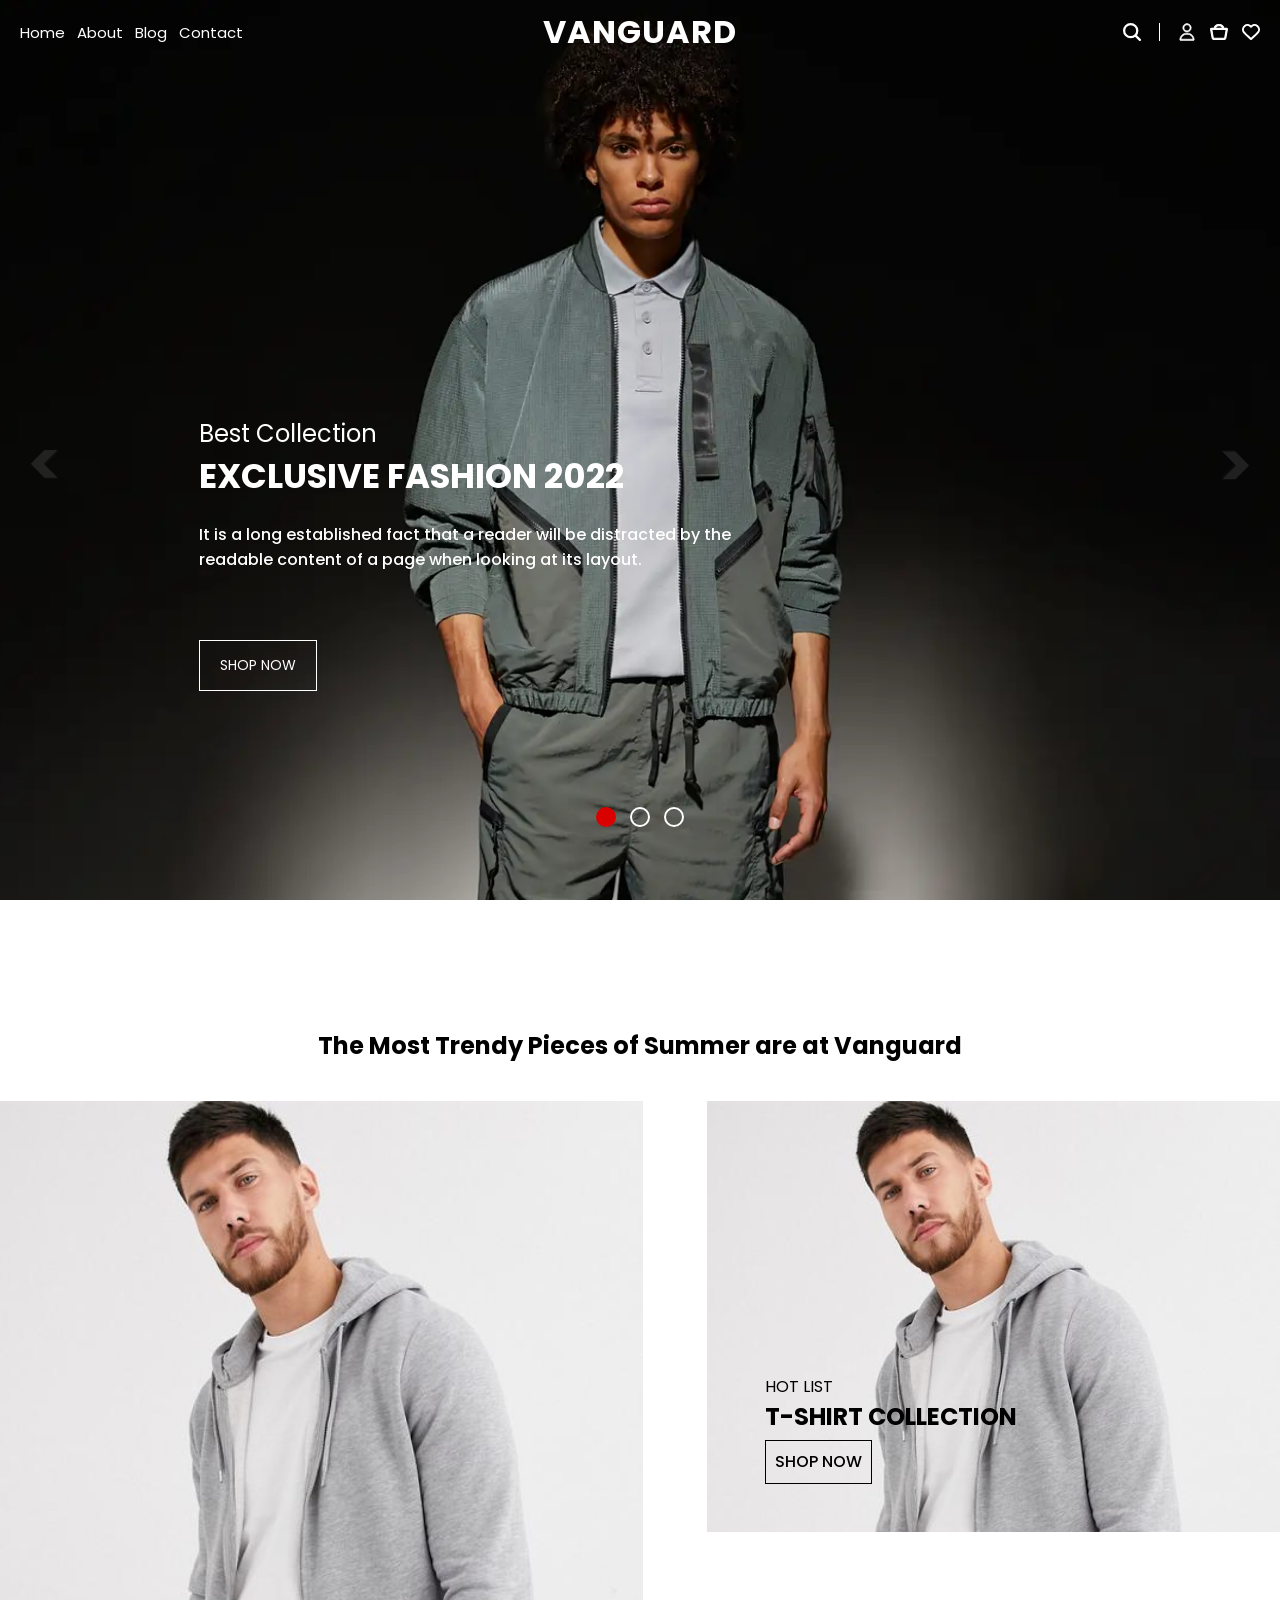
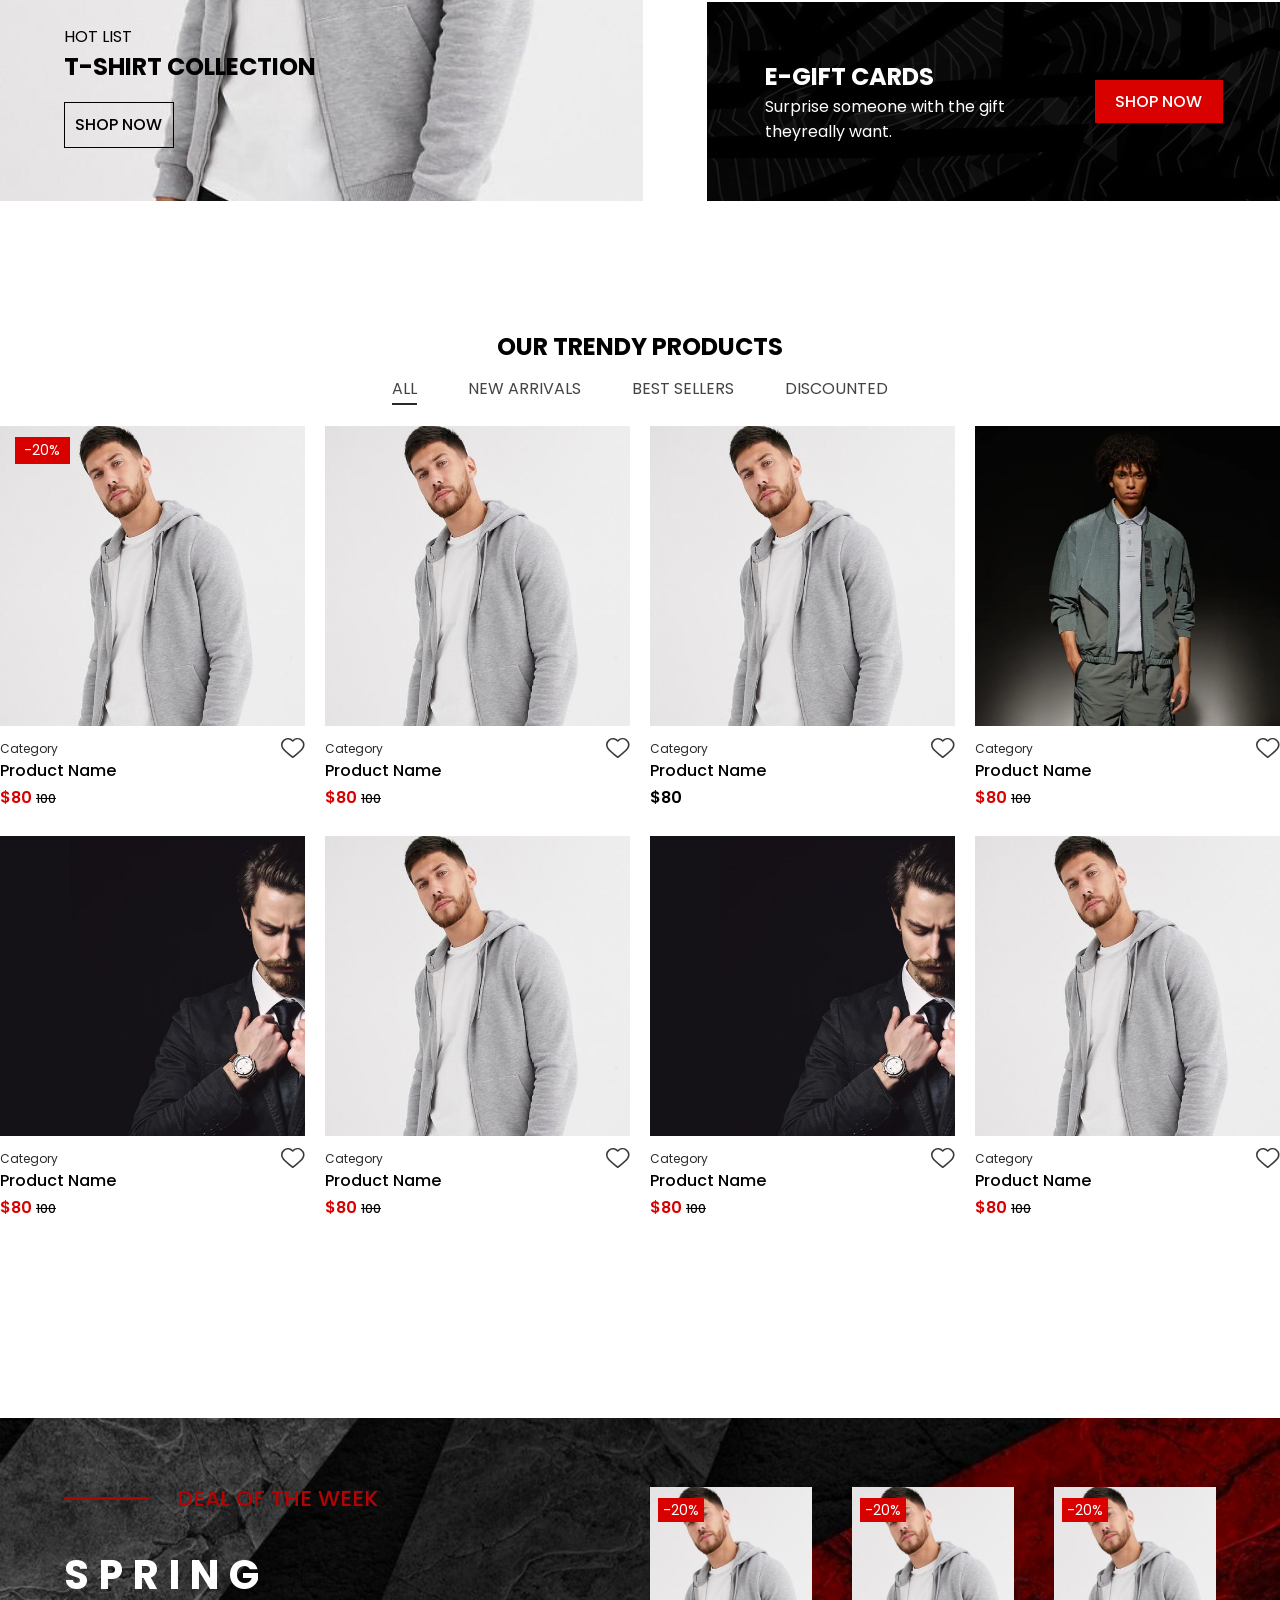
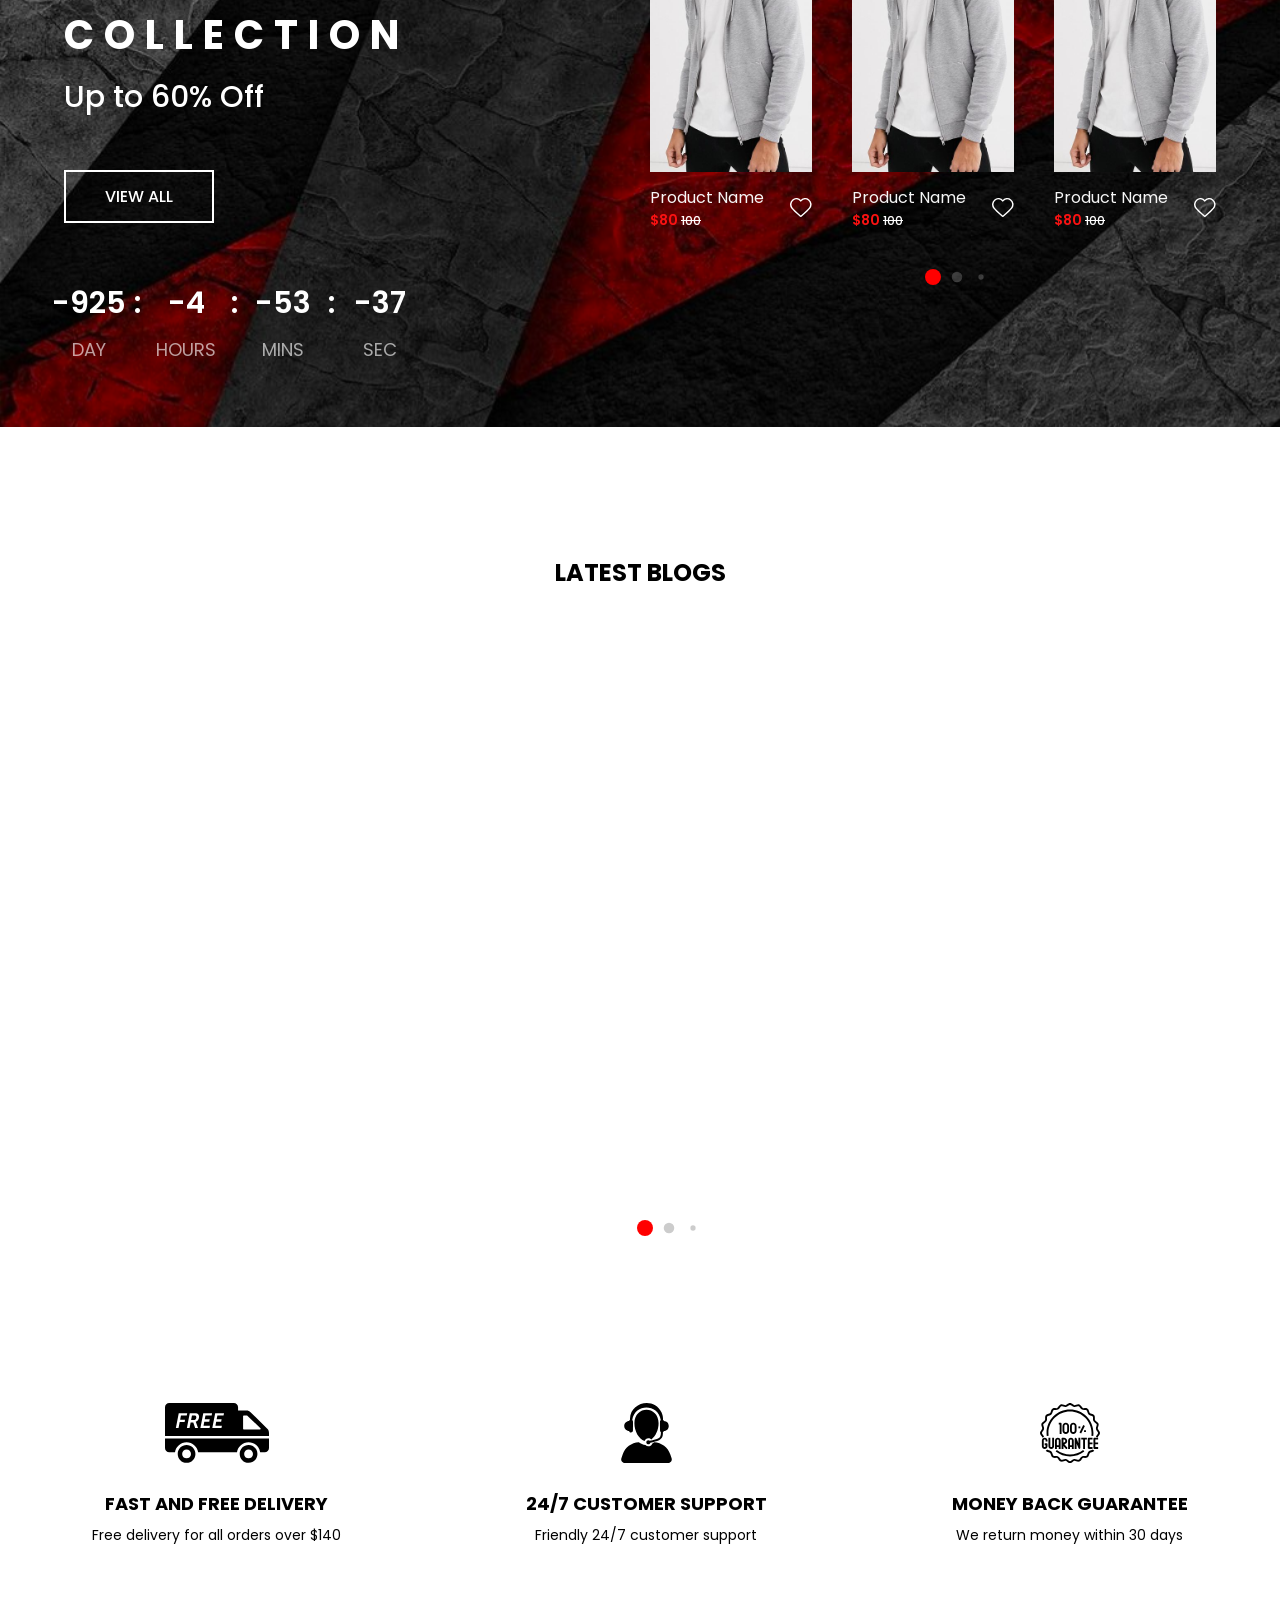
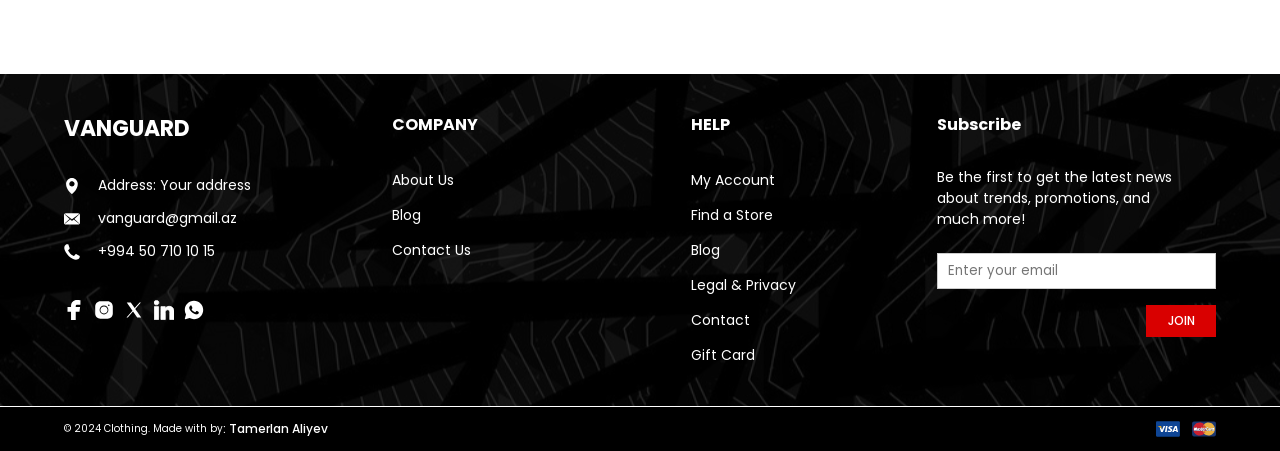
==== commit 73a8ef4e: "Added Login Page" ====
--- a/index.html
+++ b/index.html
@@ -9,11 +9,15 @@
     <link rel="stylesheet" href="/cilent/assets/css/swiper-bundle.min.css">
 
     <link rel="stylesheet" href="/cilent/assets/css/index.css">
+    <link rel="stylesheet" href="/cilent/assets/css/home.css">
     <title>Vanguard</title>
 </head>
 
 <body>
 
+    <!-- ================================
+        HEADER    -    START
+===================================== -->
     <header>
 
         <div class="header-info">
@@ -520,7 +524,7 @@
 
                     <div class="basket-buttons">
                         <a class="basket-viewcart" href="#">VIEW CART</a>
-                     <a class="basket-checkout" href="#">CHECKOUT</a> 
+                        <a class="basket-checkout" href="#">CHECKOUT</a>
                     </div>
                 </div>
 
@@ -533,7 +537,7 @@
                     <li><a href="#">Basket</a></li>
                     <li><a href="#">Wish List</a></li>
                     <li><a href="#">Log Out</a></li>
-                    <li><a href="#">Login</a></li>
+                    <li><a href="/login.html">Login</a></li>
                     <li><a href="#">Register</a></li>
                 </ul>
                 <h4><a class="go-admin" href="#">Go To Admin</a></h4>
@@ -673,7 +677,7 @@
                     <li><a href="/cilent/contact.php">Wish List</a></li>
                     <li><a href="/cilent/contact.php">My Account </a></li>
                     <li><a href="/cilent/contact.php">Log Out</a></li>
-                    <li><a href="/cilent/contact.php">Login</a></li>
+                    <li><a href="login.html">Login</a></li>
                     <li><a href="/cilent/contact.php">Register</a></li>
                 </ul>
             </nav>
@@ -681,6 +685,9 @@
         </div>
 
     </header>
+    <!-- ================================
+        HEADER    -    END
+===================================== -->
 
     <!-- ================================
         MAIN    -    START
@@ -4087,6 +4094,10 @@
     <!-- ================================
         MAIN    -    END
 ===================================== -->
+
+    <!-- ================================
+        FOOTER    -    START
+===================================== -->
     <footer>
 
         <div class="footer-top">
@@ -4187,11 +4198,13 @@
         </div>
 
     </footer>
-
+    <!-- ================================
+        FOOTER    -    END
+===================================== -->
+    <!-- Link Swiper's CSS -->
     <script src="/cilent/assets/js/swiper-bundle.min.js"></script>
     <script src="/cilent/assets/js/index.js"></script>
-
-    <!-- Link Swiper's CSS -->
+    <script src="/cilent/assets/js/home.js"></script>
 
 </body>
 
--- a/cilent/assets/css/index.css
+++ b/cilent/assets/css/index.css
@@ -7,16 +7,11 @@
     font-family: 'Poppins', sans-serif;
 }
 
-header {
+/* header {
     position: relative;
 
-}
-
-main {
-    /* background-color: #bab6b6; */
-    height: 100vh;
-    overflow: hidden;
-}
+} */
+
 
 
 
@@ -69,11 +64,10 @@
     width: 100%;
     transition: background-color 0.8s ease;
     z-index: 999;
-}
-
-.header-info.scrolled {
     background-color: #000000;
 }
+
+
 
 /*   .page-list   */
 .header-info .page-list .bur-menu {
@@ -91,13 +85,22 @@
 .header-info .brand-logo {
     display: flex;
     align-items: center;
+    padding: 18px;
+}
+
+.header-container {
+    position: relative;
 }
 
 .header-info .brand-logo a {
+    position: absolute;
+    top: 50%;
+    left: 50%;
+    transform: translate(-50%, -50%);
     font-size: 20px;
     font-weight: 700;
     text-decoration: none;
-    color: #fff;
+    color: #ffffff;
     letter-spacing: 1px;
 }
 
@@ -195,6 +198,13 @@
     padding: 10px 20px;
     outline: none;
     transition: all 0.5s ease;
+    background: #000;
+    color: #fff;
+    border: 1px solid #ffffff4c;
+    background-image: url(/cilent/assets/images/settings/background-img.svg);
+    background-repeat: no-repeat;
+    background-position: center;
+    background-size: cover;
     /* <-------------------------   */
 }
 
@@ -208,11 +218,17 @@
     overflow-x: hidden;
     padding: 0 14px;
     transition: all 0.5s ease;
+    background: #000;
+    border: 1px solid #ffffff4c;
+    background-image: url(/cilent/assets/images/settings/background-img.svg);
+    background-repeat: no-repeat;
+    background-position: center;
+    background-size: cover;
 
     /* <-------------------------   */
 }
 
-.search-list .product-list .prod-name{
+.search-list .product-list .prod-name {
     display: flex;
     flex-direction: column;
 }
@@ -235,13 +251,13 @@
 
 .searchs .search-list .search-prod-info h3 {
     font-size: 14px;
-    color: #000000;
+    color: #ffffff;
     font-weight: 700;
 }
 
 .searchs .search-list .search-prod-info p {
     font-size: 10px;
-    color: #5c5c5c;
+    color: #ffffffb7;
     font-weight: 500;
 }
 
@@ -262,13 +278,13 @@
 .searchs .search-list .search-prod-info .sell-price {
     font-size: 14px;
     font-weight: 600;
-    color: #000;
+    color: #ffffff;
 }
 
 .searchs .search-list .search-prod-info .sel-price {
     font-size: 12px;
     font-weight: 500;
-    color: #000;
+    color: #ffffff;
 }
 
 .searchs .search-list .product-list {
@@ -285,7 +301,7 @@
 }
 
 .searchs .search-list li:hover {
-    background-color: #f1f0f0;
+    background-color: #6f6f6f82;
 }
 
 
@@ -302,7 +318,8 @@
     background-color: #fff;
     list-style: none;
     padding: 8px 0px;
-    border-bottom: 1px solid #000;
+    border-bottom: 1px solid #fffcfcb9;
+    background: transparent;
 }
 
 .searchs .search-list a {
@@ -359,23 +376,7 @@
 }
 
 
-/* .user-info ul li a::after {
-    content: '';
-    position: absolute;
-    bottom: -5px;
-    left: 0;
-    width: 0;
-    height: 2px;
-    background-color: #fff;
-    opacity: 0;
-    transition: width 0.3s ease, left 0.3s ease;
-}
-
-.user-info ul li a:hover::after {
-    width: 100%;
-    left: 0;
-    opacity: 1;
-} */
+
 
 
 
@@ -482,18 +483,18 @@
 
 
 
-.basket-list{
+.basket-list {
     display: flex;
     flex-direction: column;
     justify-content: space-between;
 }
 
-.basket-container{
+.basket-container {
     max-height: 80%;
     overflow: scroll;
 }
 
-.basket-view{
+.basket-view {
     max-height: 20%;
 }
 
@@ -565,19 +566,19 @@
     gap: 10px;
 }
 
-.searchs .basket-list .basket-product-list li  .basket-prod-detail {
+.searchs .basket-list .basket-product-list li .basket-prod-detail {
     display: flex;
     flex-direction: column;
     justify-content: space-between;
 }
 
-.searchs .basket-list .basket-product-list li  .basket-prod-detail  .prod-info-name a{
+.searchs .basket-list .basket-product-list li .basket-prod-detail .prod-info-name a {
     font-size: 16px;
     font-weight: 600;
     color: #000;
 }
 
-.searchs .basket-list .basket-product-list li  .basket-prod-detail p {
+.searchs .basket-list .basket-product-list li .basket-prod-detail p {
     font-size: 14px;
     color: #3c3c3c;
 }
@@ -707,6 +708,7 @@
     background: #000000;
     color: #fff;
 }
+
 .searchs .basket-list .basket-view .basket-buttons .basket-viewcart:active {
     background: #d90000;
 }
@@ -1180,7 +1182,7 @@
 
 
 /* =================================
-        RESPONSIVE    1024 PX
+        BREAKPOINTS    1024 PX
 ===================================== */
 
 @media screen and (min-width: 1024px) {
@@ -1282,7 +1284,7 @@
 
     /* SEARCH-LIST */
     .searchs .search-list {
-        top:5%;
+        top: 5%;
         width: 50%;
         transform: translate(50%);
     }
@@ -1466,2382 +1468,4 @@
         FOOTER    -    END
 ===================================== */
 
-}
-
-
-
-
-
-
-
-
-
-
-
-
-
-
-
-
-
-
-
-
-
-
-
-
-
-
-
-
-
-
-
-
-
-
-
-
-
-
-
-
-
-
-
-
-
-
-
-
-/* =================================
-        MAIN    -    START
-===================================== */
-
-
-
-
-
-
-
-
-
-
-
-
-/* =========== BRAND SLIDER - Start =========== */
-
-.brand-section {
-    width: 100%;
-    height: 100vh;
-    overflow: hidden;
-    position: relative;
-}
-
-.sliders {
-    display: flex;
-    transition: all 0.8s ease-in-out;
-}
-
-.slide {
-    flex: 0 0 100%;
-    height: 100vh;
-    position: relative;
-}
-
-.slide img {
-    width: 100%;
-    height: 100%;
-    object-fit: cover;
-}
-
-
-/* =========== BRAND SLIDER - End =========== */
-
-
-
-
-
-
-
-
-
-
-/* =========== BRAND SLIDER-Info - Start =========== */
-
-.slide-info {
-    top: 50%;
-    position: absolute;
-    left: 14%;
-    color: #fff;
-    padding: 10px;
-    z-index: 10;
-}
-
-
-
-.slide-info .slide-title {
-    font-size: 12px;
-    font-weight: 400;
-}
-
-
-.slide-info .slide-name {
-    font-size: 14px;
-    font-weight: 700;
-}
-
-
-.slide-info .slide-description {
-    margin-top: 5%;
-    width: 55%;
-    font-size: 10px;
-    font-weight: 500;
-}
-
-.slide-info .slide-go {
-    margin-top: 7%;
-    display: flex;
-    align-items: center;
-}
-
-.slide-info .slide-go a {
-    text-decoration: none;
-    color: #fff;
-    border: 1px solid #fff;
-    padding: 8px 14px;
-    text-align: center;
-    transition: all 0.5s ease;
-    font-size: 10px;
-}
-
-.slide-info .slide-go a:hover {
-    text-decoration: none;
-    background-color: #d90000;
-    border: none;
-    border: 1px solid transparent;
-    text-align: center;
-}
-
-.slide-info .slide-go a:active {
-    text-decoration: none;
-    background-color: #9a0101;
-    text-align: center;
-}
-
-
-
-/* =========== BRAND SLIDER-Info - End =========== */
-
-
-
-
-
-
-/* =========== BRAND SLIDER-Toggle - Start =========== */
-
-.toggle-button .slider-left-btn,
-.toggle-button .slider-right-btn {
-    opacity: 0.1;
-}
-
-.toggle-button .slider-left-btn:hover,
-.toggle-button .slider-right-btn:hover {
-    opacity: 1;
-}
-
-.toggle-button .slider-left-btn:active,
-.toggle-button .slider-right-btn:active {
-    opacity: 1;
-}
-
-.toggle-button .slider-left-btn img:active,
-.toggle-button .slider-right-btn img:active {
-    transform: scale(0.5);
-}
-
-.toggle-button img {
-    width: 18px;
-    height: 18px;
-    cursor: pointer;
-    transition: all 0.5s ease;
-
-}
-
-.toggle-button {
-    width: 100%;
-    position: absolute;
-    top: 50%;
-    display: flex;
-    justify-content: space-between;
-    padding: 0 10px;
-    z-index: 20;
-}
-
-/* =========== BRAND SLIDER-Toggle - End =========== */
-
-
-
-
-
-
-
-
-
-/* =========== BRAND SLIDER-Cricle - Start =========== */
-
-
-.slider-cricle-btn {
-    display: flex;
-    align-items: center;
-    gap: 10px;
-    position: absolute;
-    bottom: 5%;
-    left: 50%;
-}
-
-.slider-cricle-btn .cricle-btn {
-    width: 14px;
-    height: 14px;
-    display: flex;
-    justify-content: center;
-    align-items: center;
-    cursor: pointer;
-    border: 2px solid #fff;
-    border-radius: 50%;
-    transition: all 0.3s ease;
-
-}
-
-.slider-cricle-btn .cricle-btn:hover {
-    background-color: #fff;
-}
-
-.slider-cricle-btn .cricle-btn:active {
-    background-color: #d90000;
-    border: none;
-}
-
-.slider-cricle-btn .cricle-btn.active {
-    background: #d90000;
-    border: none;
-}
-
-/* =========== BRAND SLIDER-Cricle - End =========== */
-
-
-
-
-
-
-
-
-
-
-
-
-
-
-
-
-
-
-
-
-
-
-
-.section {
-    display: flex;
-    flex-direction: column;
-    max-width: 1280px;
-    width: 100%;
-    height: 100%;
-}
-
-.section {
-    margin: 15% auto 0;
-}
-
-.section:last-child {
-    margin: 15% auto;
-}
-
-
-/* ----------------------
-COLLECTION SLIDER - Start
-------------------------- */
-
-.collection-area {
-    /* height: 100vh; */
-    display: flex;
-    max-height: 700px;
-
-}
-
-.section.collection h1 {
-    text-align: center;
-    margin: 0 auto 5%;
-    color: #000;
-    font-size: 16px;
-}
-
-
-.collection-list {
-    display: flex;
-    flex-direction: column;
-    gap: 5%;
-    width: 100%;
-}
-
-
-
-/* ========== list-one - Start ========== */
-
-.collection-area .list-one {
-    width: 100%;
-    height: 100%;
-    background-size: cover;
-    background-position: top center;
-    background-repeat: no-repeat;
-    padding: 10%;
-}
-
-
-.list-one-card {
-    display: flex;
-    flex-direction: column;
-    justify-content: end;
-    width: 100%;
-    height: 100%;
-}
-
-.list-one-card {
-    display: flex;
-    gap: 7%;
-}
-
-.list-one-card .list-one-info p {
-    font-size: 10px;
-    color: #000;
-}
-
-.list-one-card .list-one-info a {
-    color: #000;
-    text-decoration: none;
-    font-weight: 700;
-    font-size: 14px;
-}
-
-.list-one-card .one-btn a {
-    color: #000;
-    text-decoration: none;
-    font-weight: 500;
-    font-size: 10px;
-    border: 1px solid #000;
-    padding: 2%;
-    transition: all 0.5s ease;
-}
-
-
-.list-one-card .one-btn a:hover {
-    background-color: #d90000;
-    border: none;
-    border: 1px solid transparent;
-    text-align: center;
-    color: #fff;
-}
-
-.list-one-card .one-btn a:active {
-    text-decoration: none;
-    background-color: #9a0101;
-    text-align: center;
-}
-
-
-/* ========== list-one - End ========== */
-
-
-
-
-
-
-
-
-
-/* ========== list-two - Start ========== */
-
-.collection-area .list-two {
-    display: flex;
-    flex-direction: column;
-    gap: 10%;
-    width: 100%;
-    height: 100%;
-}
-
-
-
-.collection-area .list-two .list-two-product {
-    width: 100%;
-    height: 70%;
-    background-size: cover;
-    background-position: top center;
-    background-repeat: no-repeat;
-
-    padding: 10%;
-}
-
-.list-two-card {
-    display: flex;
-    flex-direction: column;
-    justify-content: end;
-    width: 100%;
-    height: 100%;
-    gap: 7%;
-}
-
-
-
-
-
-
-.list-two-card .list-two-info p {
-    color: #000;
-    font-size: 10px;
-}
-
-.list-two-card .list-two-info a {
-    color: #000;
-    text-decoration: none;
-    font-weight: 700;
-    font-size: 14px;
-
-}
-
-.list-two-card .two-btn a {
-    color: #000;
-    text-decoration: none;
-    font-weight: 500;
-    font-size: 10px;
-    border: 1px solid #000;
-    padding: 2%;
-    transition: all 0.5s ease;
-
-}
-
-
-.list-two-card .two-btn a:hover {
-    background-color: #d90000;
-    border: none;
-    border: 1px solid transparent;
-    text-align: center;
-    color: #fff;
-}
-
-.list-two-card .two-btn a:active {
-    text-decoration: none;
-    background-color: #9a0101;
-    text-align: center;
-}
-
-/* ========== list-two - End ========== */
-
-
-
-
-
-
-
-
-
-
-
-
-
-
-
-
-/* ========== list-two-gift - Start ========== */
-
-
-.collection-area .list-two .list-two-gift {
-    width: 100%;
-    height: 30%;
-    background-size: cover;
-    background-position: center;
-    background-repeat: no-repeat;
-}
-
-
-
-
-
-
-
-
-.list-two-gift {
-    display: flex;
-    align-items: center;
-    justify-content: space-between;
-    align-items: center;
-    width: 100%;
-    height: 100%;
-    gap: 5%;
-    color: #fff;
-    padding: 10%;
-}
-
-.list-two-gift .gift-info {
-    display: flex;
-    flex-direction: column;
-    color: #000;
-}
-
-.list-two-gift .gift-info a {
-    display: flex;
-    color: #fff;
-    text-decoration: none;
-}
-
-.list-two-gift .gift-info a:first-child {
-    color: #ffffff;
-    font-size: 16px;
-    font-weight: 700;
-}
-
-.list-two-gift .gift-info a:last-child {
-    color: #ffffff;
-    font-size: 12px;
-}
-
-
-
-.list-two-gift .shop-btn {
-    width: 105px;
-    display: flex;
-    align-items: center;
-    justify-content: center;
-    color: #ffffff;
-    text-decoration: none;
-    background-color: #d90000;
-    font-weight: 500;
-    font-size: 10px;
-    padding: 2%;
-    transition: all 0.5s ease;
-}
-
-.list-two-gift .shop-btn:active {
-    background-color: #9a0101;
-}
-
-/* ========== list-two-gift - End ========== */
-
-
-
-/* ----------------------
-COLLECTION SLIDER - End
-------------------------- */
-
-
-
-
-
-
-
-
-
-
-
-
-
-
-
-
-
-
-
-
-
-
-
-
-
-
-
-
-
-
-
-
-
-
-
-
-
-
-
-
-
-
-/* ----------------------
-TRENDY SLIDER - Start
-------------------------- */
-
-
-
-.section {
-    padding: 0 7%;
-}
-
-/* ---------- trendy-sec-head - Start ---------- */
-
-.trendy .trendy-sec-head {
-    display: flex;
-    flex-direction: column;
-    gap: 8px;
-    margin-bottom: 3%;
-}
-
-.trendy .trendy-sec-head h2 {
-    display: flex;
-    justify-content: center;
-    text-align: center;
-    font-size: 16px;
-}
-
-.trendy .trendy-sec-head .trendy-list {
-    display: flex;
-    justify-content: center;
-    gap: 4%;
-    list-style: none;
-    font-size: 12px;
-}
-
-.trendy .trendy-sec-head .trendy-list a {
-    text-decoration: none;
-    color: #444444;
-    position: relative;
-}
-
-
-.trendy .trendy-sec-head .trendy-list a::after {
-    content: '';
-    position: absolute;
-    bottom: -5px;
-    left: 0;
-    width: 0;
-    height: 2px;
-    background-color: #292929;
-    opacity: 0;
-    transition: all 0.3s ease, left 0.3s ease;
-}
-
-.trendy .trendy-sec-head .trendy-list a:hover::after {
-    width: 100%;
-    left: 0;
-    opacity: 1;
-}
-
-.trendy .trendy-sec-head .trendy-list a.active::after {
-    width: 100%;
-    left: 0;
-    opacity: 1;
-}
-
-/* ---------- trendy-sec-head - End ---------- */
-
-
-
-/* ---------- SWIPER - START ---------- */
-
-
-.section.trendy .swiper {
-    width: 100%;
-    height: 800px;
-    display: none !important;
-    margin-top: 5px;
-}
-
-.section.trendy .swiper.active {
-    display: inherit !important;
-}
-
-
-.section.trendy .swiper-pagination {
-    position: static;
-    top: 10px !important;
-    height: 100%;
-}
-
-.section.trendy .swiper-wrapper {
-    height: 100%;
-}
-
-.section.trendy .swiper {
-    position: static;
-    display: flex;
-    flex-direction: column;
-    justify-content: space-between;
-    gap: 3%;
-}
-
-.section.trendy .swiper-pagination {
-    position: relative;
-    align-items: center;
-    text-align: center;
-}
-
-@media only screen and (max-width: 480px) {
-    .section.trendy .swiper {
-        width: 100%;
-        height: 330px;
-    }
-
-
-}
-
-@media only screen and (min-width: 481px) and (max-width: 768px) {
-    .section.trendy .swiper {
-        width: 100%;
-        height: 700px;
-    }
-
-    .section {
-        padding: 0 3%;
-    }
-}
-
-
-
-/* ---------- SWIPER Pagenation - START ---------- */
-
-.swiper-pagination {
-    --swiper-pagination-color: red;
-    --swiper-pagination-bullet-size: 16px;
-    --swiper-pagination-bullet-width: 16px;
-    --swiper-pagination-bullet-height: 16px;
-    --swiper-pagination-bullet-inactive-color: #000;
-    --swiper-pagination-bullet-inactive-opacity: 0.2;
-    --swiper-pagination-bullet-opacity: 1;
-    --swiper-pagination-bullet-horizontal-gap: 4px;
-    --swiper-pagination-bullet-vertical-gap: 6px;
-    --swiper-pagination-top: auto;
-}
-
-
-/* ---------- SWIPER Pagenation - END ---------- */
-
-
-
-/* ---------- SWIPER - End ---------- */
-
-
-
-
-
-
-
-
-
-
-
-/* ---------- trendy-product - Start ---------- */
-
-/* ***** product-image ***** */
-
-
-
-.section.trendy .swiper-slide.trendy-product {
-    display: flex;
-    flex-direction: column;
-    justify-content: space-between;
-}
-
-.section.trendy .swiper-slide.trendy-product .product-image {
-    display: flex;
-    width: 100%;
-    height: 77%;
-    transition: all 0.9s ease;
-}
-
-.section.trendy .swiper-slide.trendy-product .product-image .prod-img {
-    display: flex;
-    width: 100%;
-    height: 100%;
-    position: relative;
-}
-
-.section.trendy .swiper-slide.trendy-product .product-image .prod-img img {
-    width: 100%;
-    height: 100%;
-    object-fit: cover;
-    object-position: top center;
-    transition: all 0.5s ease;
-}
-
-
-
-
-
-
-
-
-.section.trendy .swiper-slide.trendy-product .product-image .prod-add {
-    position: absolute;
-    bottom: 22%;
-    left: 50%;
-    transform: translate(-50%, -50%);
-    display: none;
-
-    text-align: center;
-    width: 70%;
-    text-decoration: none;
-    font-size: 14px;
-    color: #000;
-    background: #fff;
-    padding: 3% 12%;
-    transition: all 0.5s ease;
-}
-
-.section.trendy .swiper-slide.trendy-product .product-image .prod-add.active {
-    display: block;
-}
-
-.section.trendy .swiper-slide.trendy-product .product-image .prod-add:hover {
-    background-color: #d90000;
-    color: #fff;
-    font-weight: 500;
-}
-
-.section.trendy .swiper-slide.trendy-product .product-image .prod-add:active {
-    background-color: #9a0101;
-}
-
-.section.trendy .swiper-slide.trendy-product .product-image .offer {
-    top: 3%;
-    left: 5%;
-    display: flex;
-    background: #ffffff;
-    position: absolute;
-    padding: 1% 3%;
-    text-decoration: none;
-    color: #000;
-    font-size: 10px;
-    /* font-size: 14px; */
-}
-
-.section.trendy .swiper-slide.trendy-product .product-image .offer.dis {
-    color: #fff;
-    background-color: #d90000;
-}
-
-.section.trendy .swiper-slide.trendy-product .product-image .offer.best {
-    display: flex;
-    align-items: center;
-    color: #ffffff;
-    background-color: #000000;
-}
-
-
-
-
-/* ***** product-image ***** */
-
-
-
-/* ***** product-info ***** */
-
-.section.trendy .swiper-slide.trendy-product .product-info {
-    display: flex;
-    justify-content: space-between;
-    align-items: start;
-    width: 100%;
-    height: 20%;
-}
-
-.section.trendy .swiper-slide.trendy-product .product-info .product-name {
-    display: flex;
-    flex-direction: column;
-}
-
-.section.trendy .swiper-slide.trendy-product .product-info .product-name .prod-cat {
-    text-decoration: none;
-    color: #292929;
-    margin-top: 2%;
-    font-size: 10px;
-}
-
-.section.trendy .swiper-slide.trendy-product .product-info .product-name .prod-name {
-    text-decoration: none;
-    font-weight: 500;
-    color: #000;
-    margin-bottom: 4%;
-    font-size: 14px;
-}
-
-.section.trendy .swiper-slide.trendy-product .product-info .product-name .dis-price {
-    font-weight: 600;
-    color: #d90000;
-    font-size: 14px;
-}
-
-.section.trendy .swiper-slide.trendy-product .product-info .product-name .sell-price {
-    font-weight: 600;
-    color: #000;
-    font-size: 14px;
-}
-
-.section.trendy .swiper-slide.trendy-product .product-info .product-name .sel-price {
-    font-weight: 500;
-    color: #000;
-    font-size: 10px;
-}
-
-.section.trendy .swiper-slide.trendy-product .product-info .wish {
-    display: flex;
-    flex-direction: column;
-    justify-content: space-between;
-    gap: 10px;
-}
-
-.section.trendy .swiper-slide.trendy-product .product-info img {
-    display: flex;
-    transition: all 0.5s ease;
-    width: 18px;
-}
-
-.section.trendy .swiper-slide.trendy-product .product-info img:hover {
-    transform: scale(1.15);
-}
-
-.section.trendy .swiper-slide.trendy-product .product-info img:active {
-    transform: scale(0.9);
-}
-
-
-
-
-
-
-/* ***** product-info ***** */
-
-
-/* ---------- trendy-product - End ---------- */
-
-
-
-/* ----------------------
-TRENDY SLIDER - End
-------------------------- */
-
-
-
-
-
-
-
-
-
-
-
-
-
-/* ----------------------
-BLOG SECTION - Start
-------------------------- */
-
-
-
-/* ********** SWIPER BLOG -Start ********** */
-.section.blog {
-    height: 500px !important;
-}
-
-.section.blog .swiper {
-    width: 100%;
-    padding-top: 50px;
-    padding-bottom: 50px;
-    width: 100%;
-    margin-top: 5px;
-    position: static;
-    display: flex !important;
-    flex-direction: column;
-    padding: 0 !important;
-    height: 490px !important;
-}
-
-.section.blog .swiper-slide {
-    background-position: center;
-    background-size: cover;
-    width: 350px;
-    max-height: 400px !important;
-    padding: 0 !important;
-    margin: 0 !important;
-}
-
-.section.blog .swiper-slide img {
-    display: block;
-    width: 100%;
-}
-
-.section.blog .swiper-pagination {
-    position: relative;
-    top: 10px !important;
-    align-items: center;
-    justify-content: center;
-    padding: 0 !important;
-    max-height: 50px !important;
-    height: 100%;
-}
-
-
-
-
-@media only screen and (min-width: 481px) and (max-width: 768px) {
-    .section.blog .swiper {
-        width: 100%;
-        height: 400px;
-    }
-
-    .section {
-        padding: 0 3%;
-    }
-}
-
-/* ********** SWIPER BLOG - End ********** */
-
-.section.blog {
-    display: flex;
-    flex-direction: column;
-    height: 100%;
-}
-
-.section.blog .blog-title {
-    display: flex;
-    justify-content: center;
-}
-
-
-.swiper-slide.blog-card {
-    display: flex;
-    flex-direction: column;
-    height: 100%;
-    width: 100%;
-    gap: 2%;
-}
-
-/* ********** BLOG İmage - Start ********** */
-
-.section.blog .blog-image {
-    display: flex;
-    height: 68%;
-}
-
-.section.blog .blog-image img {
-    display: flex;
-    height: 100%;
-    object-fit: cover;
-    object-position: top center;
-}
-
-/* ********** BLOG İmage - End ********** */
-
-
-
-
-/* ********** BLOG Info - Start ********** */
-
-.section.blog .blog-info {
-    display: flex;
-    flex-direction: column;
-    height: 25%;
-    gap: 5px;
-}
-
-.section.blog .blog-info .blog-head {
-    display: flex;
-    flex-direction: column;
-}
-
-.section.blog .blog-info .blog-head .blog-created {
-    display: flex;
-    color: #444444;
-    width: 100%;
-    gap: 20%;
-    font-size: 12px;
-}
-
-.section.blog .blog-info .blog-head .blog-created a {
-    color: #000;
-    text-decoration: none;
-    font-weight: 500;
-}
-
-.section.blog .blog-info .blog-head .blog-name {
-    display: flex;
-    text-decoration: none;
-    color: #000;
-    font-weight: 500;
-    font-size: 16px;
-}
-
-.section.blog .blog-info .blog-description {
-    display: flex;
-    color: #444444;
-    width: 100%;
-    gap: 20%;
-    font-size: 10px;
-}
-
-
-/* ********** BLOG Info - End ********** */
-
-
-
-
-
-
-
-
-/* ----------------------
-BLOG SECTION - End
-------------------------- */
-
-
-
-
-
-
-
-
-
-
-
-
-
-/* ----------------------
-SERVICE SECTION - Start
-------------------------- */
-
-
-
-
-
-
-
-
-
-.section.service {
-    display: flex;
-    flex-direction: row;
-    justify-content: space-around;
-    align-items: center;
-}
-
-
-.section.service .delivery,
-.section.service .support,
-.section.service .guarantee {
-    display: flex;
-    flex-direction: column;
-    justify-content: center;
-    align-items: center;
-    gap: 8px;
-    text-align: center;
-}
-
-.section.service img {
-    height: 30px;
-}
-
-.section.service .delivery h3,
-.section.service .support h3,
-.section.service .guarantee h3 {
-    width: 90%;
-    font-size: 10px;
-}
-
-.section.service .delivery p,
-.section.service .support p,
-.section.service .guarantee p {
-    font-size: 8px;
-}
-
-.section.service .info {
-    display: flex;
-    flex-direction: column;
-    justify-content: center;
-    align-items: center;
-    gap: 4px;
-    text-align: center;
-}
-
-/* ----------------------
-SERVICE SECTION - End
-------------------------- */
-
-
-
-
-
-
-
-
-/* ----------------------
-DEAL OF WEEK    SECTION - End
-------------------------- */
-
-
-
-.dealofweek {
-    width: 100%;
-    height: 100%;
-    padding: 5%;
-    display: flex;
-    margin: 15% auto 0;
-    background-image: url(/cilent/assets/images/settings/section-bg.svg);
-    background-repeat: no-repeat;
-    background-position: center;
-    background-size: cover;
-    flex-direction: column;
-    /* flex-direction: row; */
-    gap: 20px;
-}
-
-
-
-.dealofweek .deal-products {
-    width: 50%;
-}
-
-
-
-/* ========== deal-offer - Start =========== */
-
-.dealofweek .deal-offer {
-    display: flex;
-    flex-direction: column;
-    gap: 10px;
-    /* gap: 30px; */
-
-    justify-content: center;
-    width: 100%;
-    /* width: 50%; */
-}
-
-.dealofweek .deal-offer .deal-title {
-    display: flex;
-    align-items: center;
-    gap: 5%;
-    color: #b10505;
-}
-
-.dealofweek .deal-offer .deal-title .arrow {
-    height: 2px;
-    width: 15%;
-    /* height: 3px; */
-    background: #b10505;
-}
-
-.dealofweek .deal-offer .deal-title h5 {
-    font-size: 16px;
-    /* font-size: 22px; */
-    font-weight: 500;
-}
-
-.dealofweek .deal-offer .deal-collection h1 {
-    /* font-size: 40px;
-    letter-spacing: 10px;
-    word-spacing: 15px; */
-    color: #fff;
-    font-size: 26px;
-    letter-spacing: 5px;
-    word-spacing: 10px;
-}
-
-.dealofweek .deal-offer .deal-collection h5 {
-    color: #fff;
-    font-weight: 500;
-    /* font-size: 30px;
-    margin-bottom: 20px;
-    margin-top: 10px; */
-    font-size: 20px;
-    margin-bottom: 20px;
-    margin-top: 10px;
-}
-
-.dealofweek .deal-offer a {
-    display: flex;
-    text-decoration: none;
-    justify-content: center;
-    align-items: center;
-    color: #fff;
-
-    font-weight: 500;
-    padding: 12px;
-    border: 2px solid #fff;
-    transition: all 0.5s ease;
-    max-width: 100px;
-    font-size: 12px;
-    /* max-width: 150px; */
-    /* font-size: 16px; */
-}
-
-.dealofweek .deal-offer a:hover {
-    border: 2px solid transparent;
-    background: #d90000;
-}
-
-.dealofweek .deal-offer a:active {
-    background: #9a0101;
-}
-
-
-
-.offer-time {
-    display: flex;
-    color: #fff;
-    margin-top: 5%;
-    gap: 10px;
-    /* gap: 20px; */
-}
-
-.separate {
-    font-size: 20px;
-    /* font-size: 30px; */
-    font-weight: 600;
-}
-
-.offer-time .time {
-    display: flex;
-    flex-direction: column;
-    justify-content: center;
-    align-items: center;
-    width: 40px;
-    gap: 5px;
-    /* gap: 10px; */
-    /* width: 50px; */
-}
-
-.offer-time .time .num {
-    font-size: 20px;
-    font-weight: 600;
-    /* font-size: 30px; */
-}
-
-.offer-time .time .nam {
-    color: #ffffff9f;
-    font-weight: 400;
-    font-size: 14px;
-    /* font-size: 18px; */
-}
-
-/* ========== deal-offer - End =========== */
-
-
-
-/* ========== DEALOFWEEK - SWIPER OFFER  - Start =========== */
-
-.dealofweek .swiper {
-    height: 100%;
-    background: rgba(183, 175, 175, 0);
-    align-items: center;
-    justify-content: center;
-    max-width: 1000px !important;
-    padding-top: 50px;
-    padding-bottom: 50px;
-    margin-top: 5px;
-    display: flex !important;
-    flex-direction: column;
-    padding: 0 !important;
-    height: 330px !important;
-    width: 100%;
-    /* width: 50%; */
-    /* height: 430px !important; */
-}
-
-.dealofweek .swiper-slide {
-    text-align: center;
-    font-size: 18px;
-    display: flex;
-}
-
-
-
-.dealofweek .swiper-pagination {
-    position: relative;
-    left: 0 !important;
-    transform: translate(0%, -20%) !important;
-    /*del*/
-    align-items: center;
-    justify-content: center;
-    padding: 0 !important;
-    max-height: 50px !important;
-    height: 100%;
-    top: 12px !important;
-    /* top: 20px !important; */
-}
-
-
-.dealofweek .swiper-pagination {
-    --swiper-pagination-color: red;
-    --swiper-pagination-bullet-size: 16px;
-    --swiper-pagination-bullet-width: 16px;
-    --swiper-pagination-bullet-height: 16px;
-    --swiper-pagination-bullet-inactive-color: #ffffff;
-    --swiper-pagination-bullet-inactive-opacity: 0.2;
-    --swiper-pagination-bullet-opacity: 1;
-    --swiper-pagination-bullet-horizontal-gap: 4px;
-    --swiper-pagination-bullet-vertical-gap: 6px;
-    --swiper-pagination-top: auto;
-}
-
-
-/* ========== DEALOFWEEK - SWIPER OFFER  - End =========== */
-
-
-
-
-
-/* ========== DEALOFWEEK - Products  - Start =========== */
-
-.dealofweek-prod-info {
-    display: flex;
-    flex-direction: column;
-    height: 100%;
-}
-
-.dealofweek-prod-info .prod-img {
-    display: flex;
-    width: 100%;
-    height: 75%;
-    position: relative;
-}
-
-.dealofweek-prod-info .prod-img img {
-    width: 100%;
-    height: 100%;
-    object-fit: cover;
-    object-position: top center;
-}
-
-
-.dealofweek-prod-info a.dealofweek-basket {
-    position: absolute;
-    top: 68%;
-    left: 50%;
-    transform: translate(-50%, -50%);
-    width: 70%;
-    text-decoration: none;
-    display: none;
-    color: #000;
-    padding: 3%;
-    background: #fff;
-    transition: all 0.5s ease;
-    font-size: 10px;
-    /* font-size: 14px; */
-}
-
-.dealofweek-prod-info a.dealofweek-basket.active {
-    display: block;
-}
-
-.dealofweek-prod-info .dealofweek-basket:hover {
-    background: #d90000;
-    color: #fff;
-}
-
-.dealofweek-prod-info .dealofweek-basket:active {
-    background: #9a0101;
-}
-
-
-
-.dealofweek-wish {
-    position: absolute;
-    right: 0;
-    bottom: 13%;
-}
-
-.dealofweek-wish img {
-    display: flex;
-    transition: all 0.5s ease;
-    width: 18px;
-    /* width: 22px; */
-}
-
-.dealofweek-wish img:hover {
-    transform: scale(1.15);
-}
-
-.dealofweek-wish img:active {
-    transform: scale(0.9);
-}
-
-.dealofweek-prod-info .offer {
-    top: 3%;
-    left: 5%;
-    display: flex;
-    background: #ffffff;
-    position: absolute;
-    padding: 1% 3%;
-    text-decoration: none;
-    color: #000;
-    font-size: 10px;
-    /* font-size: 14px; */
-}
-
-.dealofweek-prod-info .offer.dis {
-    color: #fff;
-    background-color: #d90000;
-}
-
-.dealofweek-prod-info .offer.best {
-    display: flex;
-    align-items: center;
-    color: #ffffff;
-    background-color: #000000;
-}
-
-
-
-
-
-
-
-
-
-.dealofweek-prod-info .prod-info {
-    display: flex;
-    flex-direction: column;
-    align-items: start;
-    width: 100%;
-    margin-top: 8%;
-    /* height: 8%; */
-}
-
-
-
-.dealofweek-prod-info .prod-info .dis-price {
-    font-size: 14px;
-    font-weight: 600;
-    color: #fb1212;
-}
-
-.dealofweek-prod-info .prod-info .sell-price {
-    font-size: 14px;
-    font-weight: 600;
-    color: #ffffff;
-}
-
-.dealofweek-prod-info .prod-info .sel-price {
-    font-size: 12px;
-    font-weight: 500;
-    color: #ffffff;
-}
-
-.prod-name {
-    display: flex;
-    text-decoration: none;
-    color: #f6f6f6;
-    font-size: 12px;
-    /* font-size: 16px; */
-}
-
-/* ========== DEALOFWEEK - Products  - End =========== */
-
-
-
-
-
-/* ----------------------
-DEAL OF WEEK    SECTION - End
-------------------------- */
-
-
-
-
-
-
-
-
-
-
-
-
-
-
-
-
-
-
-
-
-
-
-
-
-
-
-
-
-
-
-
-
-
-
-
-
-
-
-
-/* =================================
-        MAIN    -    END
-===================================== */
-
-
-
-
-
-
-
-
-
-
-
-
-
-
-
-
-
-
-
-
-
-
-
-
-
-
-
-
-
-
-
-
-
-
-
-
-
-
-
-
-
-
-
-
-
-
-
-
-
-
-
-@media screen and (min-width: 600px) {
-    .list-two-gift {
-        flex-direction: column;
-        align-items: center;
-        justify-content: center;
-        gap: 20px;
-    }
-
-    .list-two-gift .shop-btn {
-        width: 40%;
-    }
-
-    .collection-list {
-        flex-direction: row;
-    }
-}
-
-
-
-
-
-
-
-
-
-/* =================================
-        MAIN > RESPONSIVE    -    START
-===================================== */
-
-@media screen and (min-width: 1024px) {
-
-    /* =========== BRAND SLIDER-Info - Start =========== */
-
-    .slide-info {
-        top: 44%;
-        padding: 20px;
-    }
-
-    .slide-info .slide-title {
-        font-size: 24px;
-    }
-
-    .slide-info .slide-name {
-        font-size: 34px;
-    }
-
-    .slide-info .slide-description {
-        margin-top: 2%;
-        font-size: 16px;
-    }
-
-    .slide-info .slide-go a {
-        padding: 14px 20px;
-        font-size: 14px;
-    }
-
-    /* =========== BRAND SLIDER-Info - End =========== */
-
-
-
-
-
-
-    /* =========== BRAND SLIDER-Toggle - Start =========== */
-
-    .toggle-button img {
-        width: 30px;
-        height: 30px;
-    }
-
-    .toggle-button {
-        padding: 0 30px;
-    }
-
-    /* =========== BRAND SLIDER-Toggle - End =========== */
-
-
-
-
-
-
-
-    /* =========== BRAND SLIDER-Cricle - Start =========== */
-
-    .slider-cricle-btn {
-        gap: 14px;
-        bottom: 7%;
-    }
-
-    .slider-cricle-btn .cricle-btn {
-        width: 20px;
-        height: 20px;
-    }
-
-    /* =========== BRAND SLIDER-Cricle - eND =========== */
-
-
-
-
-
-
-
-
-
-
-
-
-
-
-
-
-
-    .section {
-        margin: 10% auto 0;
-    }
-
-    .section:last-child {
-        margin: 10% auto;
-    }
-
-
-    /* ----------------------
-COLLECTION SLIDER - Start
-------------------------- */
-
-    .collection-area {
-        height: 80vh;
-    }
-
-    .section.collection h1 {
-        margin: 0 auto 3%;
-        font-size: 24px;
-    }
-
-
-
-
-
-    /* ========== list-one - Start ========== */
-
-    .collection-area .list-one {
-        padding: 5%;
-    }
-
-
-    .list-one-card {
-        gap: 5%;
-    }
-
-    .list-one-card .list-one-info p {
-        font-size: 16px;
-    }
-
-    .list-one-card .list-one-info a {
-        font-size: 24px;
-    }
-
-    .list-one-card .one-btn a {
-        font-size: 16px;
-    }
-
-
-    /* ========== list-one - End ========== */
-
-
-
-
-
-
-
-
-
-    /* ========== list-two - Start ========== */
-
-
-
-    .collection-area .list-two .list-two-product {
-        padding: 10%;
-    }
-
-    .list-two-card {
-        gap: 5%;
-    }
-
-
-
-
-
-
-    .list-two-card .list-two-info p {
-        font-size: 16px;
-    }
-
-    .list-two-card .list-two-info a {
-        font-size: 24px;
-    }
-
-    .list-two-card .two-btn a {
-        font-size: 16px;
-    }
-
-
-    /* ========== list-two - End ========== */
-
-
-
-
-    /* ========== list-two-gift - Start ========== */
-
-    .list-two-gift {
-        padding: 10%;
-        flex-direction: row;
-        justify-content: space-between;
-        gap: 5%;
-    }
-
-    .list-two-gift .gift-info a:first-child {
-        font-size: 24px;
-    }
-
-    .list-two-gift .gift-info a:last-child {
-        font-size: 16px;
-    }
-
-
-
-    .list-two-gift .shop-btn {
-        width: 150px;
-        font-size: 16px;
-    }
-
-    /* ========== list-two-gift - End ========== */
-
-
-
-    /* ----------------------
-COLLECTION SLIDER - End
-------------------------- */
-
-
-
-
-
-
-
-
-
-
-
-    /* ----------------------
-TRENDY SLIDER - Start
-------------------------- */
-
-
-    .section {
-        padding: 0;
-    }
-
-    .trendy .trendy-sec-head {
-        gap: 12px;
-        margin-bottom: 1.5%;
-    }
-
-    .trendy .trendy-sec-head h2 {
-        font-size: 24px;
-        gap: 8px;
-    }
-
-    .trendy .trendy-sec-head .trendy-list {
-        font-size: 16px;
-    }
-
-    .trendy .trendy-sec-head .trendy-list a {
-        text-decoration: none;
-        color: #444444;
-    }
-
-
-    /* ---------- SWIPER - START ---------- */
-
-    .trendy .swiper {
-        gap: 5%;
-    }
-
-    .section.trendy .swiper-pagination {
-        top: 0 !important;
-    }
-
-    /* ---------- SWIPER - End ---------- */
-
-
-    .section.trendy .swiper-slide.trendy-product .product-info .product-name .prod-cat {
-        font-size: 12px;
-    }
-
-    .section.trendy .swiper-slide.trendy-product .product-info .product-name .prod-name {
-        margin-bottom: 2%;
-        font-size: 16px;
-    }
-
-    .section.trendy .swiper-slide.trendy-product .product-info .product-name .dis-price {
-        font-size: 16px;
-    }
-
-    .section.trendy .swiper-slide.trendy-product .product-info .product-name .sell-price {
-        font-size: 16px;
-    }
-
-    .section.trendy .swiper-slide.trendy-product .product-info .product-name .sel-price {
-        font-size: 12px;
-    }
-
-    .section.trendy .swiper-slide.trendy-product .product-info .wish {
-        display: flex;
-    }
-
-    .section.trendy .swiper-slide.trendy-product .product-info img {
-        width: 24px;
-    }
-
-    .section.trendy .swiper-slide.trendy-product .product-image .offer {
-        font-size: 14px;
-    }
-
-    /* ***** product-info ***** */
-
-
-
-    /* ----------------------
-TRENDY SLIDER - End
-------------------------- */
-
-
-
-
-
-
-
-
-
-
-
-
-
-
-
-
-
-
-
-    /* ----------------------
-BLOG SECTION - Start
-------------------------- */
-
-
-
-    /* ********** SWIPER BLOG -Start ********** */
-    .section.blog {
-        height: 720px !important;
-        /*del*/
-    }
-
-    .section.blog .swiper {
-        width: 100%;
-        padding-top: 50px !important;
-        padding-bottom: 50px !important;
-        width: 100%;
-        margin-top: 5px;
-
-        position: static;
-        display: flex !important;
-        flex-direction: column;
-        /* height: 350px !important; */
-        height: 700px !important;
-        /* padding: 0 !important; */
-
-    }
-
-    .section.blog .swiper-slide {
-        width: 350px;
-        max-height: 550px !important;
-    }
-
-    .section.blog .swiper-slide img {
-        display: block;
-        width: 100%;
-    }
-
-    .section.blog .swiper-pagination {
-        position: relative;
-        top: 20px !important;
-        align-items: center;
-        justify-content: center;
-        padding: 0 !important;
-        max-height: 50px !important;
-        height: 100%;
-        padding: 5px !important;
-    }
-
-
-    /* ********** SWIPER BLOG - End ********** */
-
-    .section.blog {
-        display: flex;
-        flex-direction: column;
-        height: 100%;
-    }
-
-    .section.blog .blog-title {
-        display: flex;
-        justify-content: center;
-    }
-
-
-    .swiper-slide.blog-card {
-        display: flex;
-        flex-direction: column;
-        /* justify-content: space-between; */
-        height: 100%;
-        width: 100%;
-        gap: 3.5%;
-        /*del*/
-    }
-
-    /* ********** BLOG İmage - Start ********** */
-
-    .section.blog .blog-image {
-        display: flex;
-        height: 68%;
-        /* height: 68%; */
-    }
-
-    .section.blog .blog-image img {
-        display: flex;
-        height: 100%;
-        object-fit: cover;
-        object-position: top center;
-    }
-
-    /* ********** BLOG İmage - End ********** */
-
-
-
-
-    /* ********** BLOG Info - Start ********** */
-
-    .section.blog .blog-info {
-        display: flex;
-        flex-direction: column;
-        height: 25%;
-        gap: 8px;
-        /* justify-content: space-between; */
-    }
-
-    .section.blog .blog-info .blog-head {
-        display: flex;
-        flex-direction: column;
-    }
-
-    .section.blog .blog-info .blog-head .blog-created {
-        /* font-size: 12px; */
-        font-size: 14px;
-    }
-
-    .section.blog .blog-info .blog-head .blog-name {
-        font-size: 18px;
-    }
-
-    .section.blog .blog-info .blog-description {
-        /* font-size: 10px; */
-        font-size: 14px;
-    }
-
-
-    /* ********** BLOG Info - End ********** */
-
-
-
-
-
-
-
-
-    /* ----------------------
-BLOG SECTION - End
-------------------------- */
-
-
-
-
-
-
-
-
-
-
-
-
-    /* ----------------------
-SERVICE SECTION - Start
-------------------------- */
-
-    .section.service .delivery,
-    .section.service .support,
-    .section.service .guarantee {
-        gap: 20px;
-    }
-
-    .section.service img {
-        height: 60px;
-    }
-
-    .section.service .delivery h3,
-    .section.service .support h3,
-    .section.service .guarantee h3 {
-        width: 100%;
-        font-size: 18px;
-    }
-
-    .section.service .delivery p,
-    .section.service .support p,
-    .section.service .guarantee p {
-        font-size: 14px;
-    }
-
-    .section.service .info {
-        gap: 8px;
-    }
-
-    /* ----------------------
-SERVICE SECTION - End
-------------------------- */
-
-
-
-
-
-
-
-
-
-
-
-
-
-
-
-
-
-
-    /* ----------------------
-DEAL OF WEEK    SECTION - End
-------------------------- */
-
-
-
-    .dealofweek {
-        flex-direction: row;
-    }
-
-
-
-
-
-
-    /* ========== deal-offer - Start =========== */
-
-    .dealofweek .deal-offer {
-        gap: 30px;
-        width: 50%;
-    }
-
-
-
-    .dealofweek .deal-offer .deal-title .arrow {
-        height: 3px;
-    }
-
-    .dealofweek .deal-offer .deal-title h5 {
-        font-size: 22px;
-    }
-
-    .dealofweek .deal-offer .deal-collection h1 {
-        font-size: 40px;
-        letter-spacing: 10px;
-        word-spacing: 15px;
-    }
-
-    .dealofweek .deal-offer .deal-collection h5 {
-        font-size: 30px;
-        margin-bottom: 20px;
-        margin-top: 10px;
-    }
-
-    .dealofweek .deal-offer a {
-        max-width: 150px;
-        font-size: 16px;
-    }
-
-
-    .offer-time {
-        gap: 20px;
-    }
-
-    .separate {
-        font-size: 30px;
-    }
-
-    .offer-time .time {
-        gap: 10px;
-        width: 50px;
-    }
-
-    .offer-time .time .num {
-        font-size: 30px;
-    }
-
-    .offer-time .time .nam {
-        font-size: 18px;
-    }
-
-    /* ========== deal-offer - End =========== */
-
-
-
-    /* ========== DEALOFWEEK - SWIPER OFFER  - Start =========== */
-
-    .dealofweek .swiper {
-        width: 50%;
-        height: 430px !important;
-    }
-
-    .dealofweek .swiper-slide {
-        text-align: center;
-        font-size: 18px;
-        display: flex;
-    }
-
-
-
-
-
-    /* ========== DEALOFWEEK - SWIPER OFFER  - End =========== */
-
-
-
-
-
-    /* ========== DEALOFWEEK - Products  - Start =========== */
-
-
-    .dealofweek-prod-info a.dealofweek-basket {
-        font-size: 14px;
-    }
-
-    .dealofweek-wish img {
-        width: 22px;
-    }
-
-
-    .dealofweek-prod-info .offer {
-        font-size: 14px;
-    }
-
-
-
-
-
-
-
-    .dealofweek-prod-info .prod-info {
-        height: 8%;
-    }
-
-
-    .prod-name {
-        font-size: 16px;
-    }
-
-    /* ========== DEALOFWEEK - Products  - End =========== */
-
-
-
-
-
-    /* ----------------------
-DEAL OF WEEK    SECTION - End
-------------------------- */
-
-}
-
-/* =================================
-        MAIN > RESPONSIVE    -    END
-===================================== */+}
--- a/cilent/assets/css/home.css
+++ b/cilent/assets/css/home.css
@@ -0,0 +1,2342 @@
+.header-info {
+    background: transparent;
+}
+
+
+.header-info.scrolled {
+    background-color: #000000;
+}
+
+/* =================================
+        MAIN    -    START
+===================================== */
+
+
+
+
+
+
+
+
+
+
+
+
+/* =========== BRAND SLIDER - Start =========== */
+
+.brand-section {
+    width: 100%;
+    height: 100vh;
+    overflow: hidden;
+    position: relative;
+}
+
+.sliders {
+    display: flex;
+    transition: all 0.8s ease-in-out;
+}
+
+.slide {
+    flex: 0 0 100%;
+    height: 100vh;
+    position: relative;
+}
+
+.slide img {
+    width: 100%;
+    height: 100%;
+    object-fit: cover;
+}
+
+
+/* =========== BRAND SLIDER - End =========== */
+
+
+
+
+
+
+
+
+
+
+/* =========== BRAND SLIDER-Info - Start =========== */
+
+.slide-info {
+    top: 50%;
+    position: absolute;
+    left: 14%;
+    color: #fff;
+    padding: 10px;
+    z-index: 10;
+}
+
+
+
+.slide-info .slide-title {
+    font-size: 12px;
+    font-weight: 400;
+}
+
+
+.slide-info .slide-name {
+    font-size: 14px;
+    font-weight: 700;
+}
+
+
+.slide-info .slide-description {
+    margin-top: 5%;
+    width: 55%;
+    font-size: 10px;
+    font-weight: 500;
+}
+
+.slide-info .slide-go {
+    margin-top: 7%;
+    display: flex;
+    align-items: center;
+}
+
+.slide-info .slide-go a {
+    text-decoration: none;
+    color: #fff;
+    border: 1px solid #fff;
+    padding: 8px 14px;
+    text-align: center;
+    transition: all 0.5s ease;
+    font-size: 10px;
+}
+
+.slide-info .slide-go a:hover {
+    text-decoration: none;
+    background-color: #d90000;
+    border: none;
+    border: 1px solid transparent;
+    text-align: center;
+}
+
+.slide-info .slide-go a:active {
+    text-decoration: none;
+    background-color: #9a0101;
+    text-align: center;
+}
+
+
+
+/* =========== BRAND SLIDER-Info - End =========== */
+
+
+
+
+
+
+/* =========== BRAND SLIDER-Toggle - Start =========== */
+
+.toggle-button .slider-left-btn,
+.toggle-button .slider-right-btn {
+    opacity: 0.1;
+}
+
+.toggle-button .slider-left-btn:hover,
+.toggle-button .slider-right-btn:hover {
+    opacity: 1;
+}
+
+.toggle-button .slider-left-btn:active,
+.toggle-button .slider-right-btn:active {
+    opacity: 1;
+}
+
+.toggle-button .slider-left-btn img:active,
+.toggle-button .slider-right-btn img:active {
+    transform: scale(0.5);
+}
+
+.toggle-button img {
+    width: 18px;
+    height: 18px;
+    cursor: pointer;
+    transition: all 0.5s ease;
+
+}
+
+.toggle-button {
+    width: 100%;
+    position: absolute;
+    top: 50%;
+    display: flex;
+    justify-content: space-between;
+    padding: 0 10px;
+    z-index: 20;
+}
+
+/* =========== BRAND SLIDER-Toggle - End =========== */
+
+
+
+
+
+
+
+
+
+/* =========== BRAND SLIDER-Cricle - Start =========== */
+
+
+.slider-cricle-btn {
+    display: flex;
+    align-items: center;
+    gap: 10px;
+    position: absolute;
+    /* bottom: 5%;
+    left: 50%; */
+    bottom: 0%;
+    left: 50%;
+    transform: translate(-50%, -50%);
+}
+
+.slider-cricle-btn .cricle-btn {
+    width: 14px;
+    height: 14px;
+    display: flex;
+    justify-content: center;
+    align-items: center;
+    cursor: pointer;
+    border: 2px solid #fff;
+    border-radius: 50%;
+    transition: all 0.3s ease;
+
+}
+
+.slider-cricle-btn .cricle-btn:hover {
+    background-color: #fff;
+}
+
+.slider-cricle-btn .cricle-btn:active {
+    background-color: #d90000;
+    border: none;
+}
+
+.slider-cricle-btn .cricle-btn.active {
+    background: #d90000;
+    border: none;
+}
+
+/* =========== BRAND SLIDER-Cricle - End =========== */
+
+
+
+
+
+
+
+
+
+
+
+
+
+
+
+
+
+
+
+
+
+
+
+.section {
+    display: flex;
+    flex-direction: column;
+    max-width: 1280px;
+    width: 100%;
+    height: 100%;
+}
+
+.section {
+    margin: 15% auto 0;
+}
+
+.section:last-child {
+    margin: 15% auto;
+}
+
+
+/* ----------------------
+COLLECTION SLIDER - Start
+------------------------- */
+
+.collection-area {
+    /* height: 100vh; */
+    display: flex;
+    max-height: 700px;
+
+}
+
+.section.collection h1 {
+    text-align: center;
+    margin: 0 auto 5%;
+    color: #000;
+    font-size: 16px;
+}
+
+
+.collection-list {
+    display: flex;
+    flex-direction: column;
+    gap: 5%;
+    width: 100%;
+}
+
+
+
+/* ========== list-one - Start ========== */
+
+.collection-area .list-one {
+    width: 100%;
+    height: 100%;
+    background-size: cover;
+    background-position: top center;
+    background-repeat: no-repeat;
+    padding: 10%;
+}
+
+
+.list-one-card {
+    display: flex;
+    flex-direction: column;
+    justify-content: end;
+    width: 100%;
+    height: 100%;
+}
+
+.list-one-card {
+    display: flex;
+    gap: 7%;
+}
+
+.list-one-card .list-one-info p {
+    font-size: 10px;
+    color: #000;
+}
+
+.list-one-card .list-one-info a {
+    color: #000;
+    text-decoration: none;
+    font-weight: 700;
+    font-size: 14px;
+}
+
+.list-one-card .one-btn a {
+    color: #000;
+    text-decoration: none;
+    font-weight: 500;
+    font-size: 10px;
+    border: 1px solid #000;
+    padding: 2%;
+    transition: all 0.5s ease;
+}
+
+
+.list-one-card .one-btn a:hover {
+    background-color: #d90000;
+    border: none;
+    border: 1px solid transparent;
+    text-align: center;
+    color: #fff;
+}
+
+.list-one-card .one-btn a:active {
+    text-decoration: none;
+    background-color: #9a0101;
+    text-align: center;
+}
+
+
+/* ========== list-one - End ========== */
+
+
+
+
+
+
+
+
+
+/* ========== list-two - Start ========== */
+
+.collection-area .list-two {
+    display: flex;
+    flex-direction: column;
+    gap: 10%;
+    width: 100%;
+    height: 100%;
+}
+
+
+
+.collection-area .list-two .list-two-product {
+    width: 100%;
+    height: 70%;
+    background-size: cover;
+    background-position: top center;
+    background-repeat: no-repeat;
+
+    padding: 10%;
+}
+
+.list-two-card {
+    display: flex;
+    flex-direction: column;
+    justify-content: end;
+    width: 100%;
+    height: 100%;
+    gap: 7%;
+}
+
+
+
+
+
+
+.list-two-card .list-two-info p {
+    color: #000;
+    font-size: 10px;
+}
+
+.list-two-card .list-two-info a {
+    color: #000;
+    text-decoration: none;
+    font-weight: 700;
+    font-size: 14px;
+
+}
+
+.list-two-card .two-btn a {
+    color: #000;
+    text-decoration: none;
+    font-weight: 500;
+    font-size: 10px;
+    border: 1px solid #000;
+    padding: 2%;
+    transition: all 0.5s ease;
+
+}
+
+
+.list-two-card .two-btn a:hover {
+    background-color: #d90000;
+    border: none;
+    border: 1px solid transparent;
+    text-align: center;
+    color: #fff;
+}
+
+.list-two-card .two-btn a:active {
+    text-decoration: none;
+    background-color: #9a0101;
+    text-align: center;
+}
+
+/* ========== list-two - End ========== */
+
+
+
+
+
+
+
+
+
+
+
+
+
+
+
+
+/* ========== list-two-gift - Start ========== */
+
+
+.collection-area .list-two .list-two-gift {
+    width: 100%;
+    height: 30%;
+    background-size: cover;
+    background-position: center;
+    background-repeat: no-repeat;
+}
+
+
+
+
+
+
+
+
+.list-two-gift {
+    display: flex;
+    align-items: center;
+    justify-content: space-between;
+    align-items: center;
+    width: 100%;
+    height: 100%;
+    gap: 5%;
+    color: #fff;
+    padding: 10%;
+}
+
+.list-two-gift .gift-info {
+    display: flex;
+    flex-direction: column;
+    color: #000;
+}
+
+.list-two-gift .gift-info a {
+    display: flex;
+    color: #fff;
+    text-decoration: none;
+}
+
+.list-two-gift .gift-info a:first-child {
+    color: #ffffff;
+    font-size: 16px;
+    font-weight: 700;
+}
+
+.list-two-gift .gift-info a:last-child {
+    color: #ffffff;
+    font-size: 12px;
+}
+
+
+
+.list-two-gift .shop-btn {
+    width: 105px;
+    display: flex;
+    align-items: center;
+    justify-content: center;
+    color: #ffffff;
+    text-decoration: none;
+    background-color: #d90000;
+    font-weight: 500;
+    font-size: 10px;
+    padding: 2%;
+    transition: all 0.5s ease;
+}
+
+.list-two-gift .shop-btn:active {
+    background-color: #9a0101;
+}
+
+/* ========== list-two-gift - End ========== */
+
+
+
+/* ----------------------
+COLLECTION SLIDER - End
+------------------------- */
+
+
+
+
+
+
+
+
+
+
+
+
+
+
+
+
+
+
+
+
+
+
+
+
+
+
+
+
+
+
+
+
+
+
+
+
+
+
+
+
+
+
+/* ----------------------
+TRENDY SLIDER - Start
+------------------------- */
+
+
+
+.section {
+    padding: 0 7%;
+}
+
+/* ---------- trendy-sec-head - Start ---------- */
+
+.trendy .trendy-sec-head {
+    display: flex;
+    flex-direction: column;
+    gap: 8px;
+    margin-bottom: 3%;
+}
+
+.trendy .trendy-sec-head h2 {
+    display: flex;
+    justify-content: center;
+    text-align: center;
+    font-size: 16px;
+}
+
+.trendy .trendy-sec-head .trendy-list {
+    display: flex;
+    justify-content: center;
+    gap: 4%;
+    list-style: none;
+    font-size: 12px;
+}
+
+.trendy .trendy-sec-head .trendy-list a {
+    text-decoration: none;
+    color: #444444;
+    position: relative;
+}
+
+
+.trendy .trendy-sec-head .trendy-list a::after {
+    content: '';
+    position: absolute;
+    bottom: -5px;
+    left: 0;
+    width: 0;
+    height: 2px;
+    background-color: #292929;
+    opacity: 0;
+    transition: all 0.3s ease, left 0.3s ease;
+}
+
+.trendy .trendy-sec-head .trendy-list a:hover::after {
+    width: 100%;
+    left: 0;
+    opacity: 1;
+}
+
+.trendy .trendy-sec-head .trendy-list a.active::after {
+    width: 100%;
+    left: 0;
+    opacity: 1;
+}
+
+/* ---------- trendy-sec-head - End ---------- */
+
+
+
+/* ---------- SWIPER - START ---------- */
+
+
+.section.trendy .swiper {
+    width: 100%;
+    height: 800px;
+    display: none !important;
+    margin-top: 5px;
+}
+
+.section.trendy .swiper.active {
+    display: inherit !important;
+}
+
+
+.section.trendy .swiper-pagination {
+    position: static;
+    top: 10px !important;
+    height: 100%;
+}
+
+.section.trendy .swiper-wrapper {
+    height: 100%;
+}
+
+.section.trendy .swiper {
+    position: static;
+    display: flex;
+    flex-direction: column;
+    justify-content: space-between;
+    gap: 3%;
+}
+
+.section.trendy .swiper-pagination {
+    position: relative;
+    align-items: center;
+    text-align: center;
+}
+
+@media only screen and (max-width: 480px) {
+    .section.trendy .swiper {
+        width: 100%;
+        height: 330px;
+    }
+
+
+}
+
+@media only screen and (min-width: 481px) and (max-width: 768px) {
+    .section.trendy .swiper {
+        width: 100%;
+        height: 700px;
+    }
+
+    .section {
+        padding: 0 3%;
+    }
+}
+
+
+
+/* ---------- SWIPER Pagenation - START ---------- */
+
+.swiper-pagination {
+    --swiper-pagination-color: red;
+    --swiper-pagination-bullet-size: 16px;
+    --swiper-pagination-bullet-width: 16px;
+    --swiper-pagination-bullet-height: 16px;
+    --swiper-pagination-bullet-inactive-color: #000;
+    --swiper-pagination-bullet-inactive-opacity: 0.2;
+    --swiper-pagination-bullet-opacity: 1;
+    --swiper-pagination-bullet-horizontal-gap: 4px;
+    --swiper-pagination-bullet-vertical-gap: 6px;
+    --swiper-pagination-top: auto;
+}
+
+
+/* ---------- SWIPER Pagenation - END ---------- */
+
+
+
+/* ---------- SWIPER - End ---------- */
+
+
+
+
+
+
+
+
+
+
+
+/* ---------- trendy-product - Start ---------- */
+
+/* ***** product-image ***** */
+
+
+
+.section.trendy .swiper-slide.trendy-product {
+    display: flex;
+    flex-direction: column;
+    justify-content: space-between;
+}
+
+.section.trendy .swiper-slide.trendy-product .product-image {
+    display: flex;
+    width: 100%;
+    height: 77%;
+    transition: all 0.9s ease;
+}
+
+.section.trendy .swiper-slide.trendy-product .product-image .prod-img {
+    display: flex;
+    width: 100%;
+    height: 100%;
+    position: relative;
+}
+
+.section.trendy .swiper-slide.trendy-product .product-image .prod-img img {
+    width: 100%;
+    height: 100%;
+    object-fit: cover;
+    object-position: top center;
+    transition: all 0.5s ease;
+}
+
+
+
+
+
+
+
+
+.section.trendy .swiper-slide.trendy-product .product-image .prod-add {
+    position: absolute;
+    bottom: 22%;
+    left: 50%;
+    transform: translate(-50%, -50%);
+    display: none;
+
+    text-align: center;
+    width: 70%;
+    text-decoration: none;
+    font-size: 14px;
+    color: #000;
+    background: #fff;
+    padding: 3% 12%;
+    transition: all 0.5s ease;
+}
+
+.section.trendy .swiper-slide.trendy-product .product-image .prod-add.active {
+    display: block;
+}
+
+.section.trendy .swiper-slide.trendy-product .product-image .prod-add:hover {
+    background-color: #d90000;
+    color: #fff;
+    font-weight: 500;
+}
+
+.section.trendy .swiper-slide.trendy-product .product-image .prod-add:active {
+    background-color: #9a0101;
+}
+
+.section.trendy .swiper-slide.trendy-product .product-image .offer {
+    top: 3%;
+    left: 5%;
+    display: flex;
+    background: #ffffff;
+    position: absolute;
+    padding: 1% 3%;
+    text-decoration: none;
+    color: #000;
+    font-size: 10px;
+    /* font-size: 14px; */
+}
+
+.section.trendy .swiper-slide.trendy-product .product-image .offer.dis {
+    color: #fff;
+    background-color: #d90000;
+}
+
+.section.trendy .swiper-slide.trendy-product .product-image .offer.best {
+    display: flex;
+    align-items: center;
+    color: #ffffff;
+    background-color: #000000;
+}
+
+
+
+
+/* ***** product-image ***** */
+
+
+
+/* ***** product-info ***** */
+
+.section.trendy .swiper-slide.trendy-product .product-info {
+    display: flex;
+    justify-content: space-between;
+    align-items: start;
+    width: 100%;
+    height: 20%;
+}
+
+.section.trendy .swiper-slide.trendy-product .product-info .product-name {
+    display: flex;
+    flex-direction: column;
+}
+
+.section.trendy .swiper-slide.trendy-product .product-info .product-name .prod-cat {
+    text-decoration: none;
+    color: #292929;
+    margin-top: 2%;
+    font-size: 10px;
+}
+
+.section.trendy .swiper-slide.trendy-product .product-info .product-name .prod-name {
+    text-decoration: none;
+    font-weight: 500;
+    color: #000;
+    margin-bottom: 4%;
+    font-size: 14px;
+}
+
+.section.trendy .swiper-slide.trendy-product .product-info .product-name .dis-price {
+    font-weight: 600;
+    color: #d90000;
+    font-size: 14px;
+}
+
+.section.trendy .swiper-slide.trendy-product .product-info .product-name .sell-price {
+    font-weight: 600;
+    color: #000;
+    font-size: 14px;
+}
+
+.section.trendy .swiper-slide.trendy-product .product-info .product-name .sel-price {
+    font-weight: 500;
+    color: #000;
+    font-size: 10px;
+}
+
+.section.trendy .swiper-slide.trendy-product .product-info .wish {
+    display: flex;
+    flex-direction: column;
+    justify-content: space-between;
+    gap: 10px;
+}
+
+.section.trendy .swiper-slide.trendy-product .product-info img {
+    display: flex;
+    transition: all 0.5s ease;
+    width: 18px;
+}
+
+.section.trendy .swiper-slide.trendy-product .product-info img:hover {
+    transform: scale(1.15);
+}
+
+.section.trendy .swiper-slide.trendy-product .product-info img:active {
+    transform: scale(0.9);
+}
+
+
+
+
+
+
+/* ***** product-info ***** */
+
+
+/* ---------- trendy-product - End ---------- */
+
+
+
+/* ----------------------
+TRENDY SLIDER - End
+------------------------- */
+
+
+
+
+
+
+
+
+
+
+
+
+
+/* ----------------------
+BLOG SECTION - Start
+------------------------- */
+
+
+
+/* ********** SWIPER BLOG -Start ********** */
+.section.blog {
+    height: 500px !important;
+}
+
+.section.blog .swiper {
+    width: 100%;
+    padding-top: 50px;
+    padding-bottom: 50px;
+    width: 100%;
+    margin-top: 5px;
+    position: static;
+    display: flex !important;
+    flex-direction: column;
+    padding: 0 !important;
+    height: 490px !important;
+}
+
+.section.blog .swiper-slide {
+    background-position: center;
+    background-size: cover;
+    width: 350px;
+    max-height: 400px !important;
+    padding: 0 !important;
+    margin: 0 !important;
+}
+
+.section.blog .swiper-slide img {
+    display: block;
+    width: 100%;
+}
+
+.section.blog .swiper-pagination {
+    position: relative;
+    top: 10px !important;
+    align-items: center;
+    justify-content: center;
+    padding: 0 !important;
+    max-height: 50px !important;
+    height: 100%;
+}
+
+
+
+
+@media only screen and (min-width: 481px) and (max-width: 768px) {
+    .section.blog .swiper {
+        width: 100%;
+        height: 400px;
+    }
+
+    .section {
+        padding: 0 3%;
+    }
+}
+
+/* ********** SWIPER BLOG - End ********** */
+
+.section.blog {
+    display: flex;
+    flex-direction: column;
+    height: 100%;
+}
+
+.section.blog .blog-title {
+    display: flex;
+    justify-content: center;
+}
+
+
+.swiper-slide.blog-card {
+    display: flex;
+    flex-direction: column;
+    height: 100%;
+    width: 100%;
+    gap: 2%;
+}
+
+/* ********** BLOG İmage - Start ********** */
+
+.section.blog .blog-image {
+    display: flex;
+    height: 68%;
+}
+
+.section.blog .blog-image img {
+    display: flex;
+    height: 100%;
+    object-fit: cover;
+    object-position: top center;
+}
+
+/* ********** BLOG İmage - End ********** */
+
+
+
+
+/* ********** BLOG Info - Start ********** */
+
+.section.blog .blog-info {
+    display: flex;
+    flex-direction: column;
+    height: 25%;
+    gap: 5px;
+}
+
+.section.blog .blog-info .blog-head {
+    display: flex;
+    flex-direction: column;
+}
+
+.section.blog .blog-info .blog-head .blog-created {
+    display: flex;
+    color: #444444;
+    width: 100%;
+    gap: 20%;
+    font-size: 12px;
+}
+
+.section.blog .blog-info .blog-head .blog-created a {
+    color: #000;
+    text-decoration: none;
+    font-weight: 500;
+}
+
+.section.blog .blog-info .blog-head .blog-name {
+    display: flex;
+    text-decoration: none;
+    color: #000;
+    font-weight: 500;
+    font-size: 16px;
+}
+
+.section.blog .blog-info .blog-description {
+    display: flex;
+    color: #444444;
+    width: 100%;
+    gap: 20%;
+    font-size: 10px;
+}
+
+
+/* ********** BLOG Info - End ********** */
+
+
+
+
+
+
+
+
+/* ----------------------
+BLOG SECTION - End
+------------------------- */
+
+
+
+
+
+
+
+
+
+
+
+
+
+/* ----------------------
+SERVICE SECTION - Start
+------------------------- */
+
+
+
+
+
+
+
+
+
+.section.service {
+    display: flex;
+    flex-direction: row;
+    justify-content: space-around;
+    align-items: center;
+}
+
+
+.section.service .delivery,
+.section.service .support,
+.section.service .guarantee {
+    display: flex;
+    flex-direction: column;
+    justify-content: center;
+    align-items: center;
+    gap: 8px;
+    text-align: center;
+}
+
+.section.service img {
+    height: 30px;
+}
+
+.section.service .delivery h3,
+.section.service .support h3,
+.section.service .guarantee h3 {
+    width: 90%;
+    font-size: 10px;
+}
+
+.section.service .delivery p,
+.section.service .support p,
+.section.service .guarantee p {
+    font-size: 8px;
+}
+
+.section.service .info {
+    display: flex;
+    flex-direction: column;
+    justify-content: center;
+    align-items: center;
+    gap: 4px;
+    text-align: center;
+}
+
+/* ----------------------
+SERVICE SECTION - End
+------------------------- */
+
+
+
+
+
+
+
+
+/* ----------------------
+DEAL OF WEEK    SECTION - End
+------------------------- */
+
+
+
+.dealofweek {
+    width: 100%;
+    height: 100%;
+    padding: 5%;
+    display: flex;
+    margin: 15% auto 0;
+    background-image: url(/cilent/assets/images/settings/section-bg.svg);
+    background-repeat: no-repeat;
+    background-position: center;
+    background-size: cover;
+    flex-direction: column;
+    /* flex-direction: row; */
+    gap: 20px;
+}
+
+
+
+.dealofweek .deal-products {
+    width: 50%;
+}
+
+
+
+/* ========== deal-offer - Start =========== */
+
+.dealofweek .deal-offer {
+    display: flex;
+    flex-direction: column;
+    gap: 10px;
+    /* gap: 30px; */
+
+    justify-content: center;
+    width: 100%;
+    /* width: 50%; */
+}
+
+.dealofweek .deal-offer .deal-title {
+    display: flex;
+    align-items: center;
+    gap: 5%;
+    color: #b10505;
+}
+
+.dealofweek .deal-offer .deal-title .arrow {
+    height: 2px;
+    width: 15%;
+    /* height: 3px; */
+    background: #b10505;
+}
+
+.dealofweek .deal-offer .deal-title h5 {
+    font-size: 16px;
+    /* font-size: 22px; */
+    font-weight: 500;
+}
+
+.dealofweek .deal-offer .deal-collection h1 {
+    /* font-size: 40px;
+    letter-spacing: 10px;
+    word-spacing: 15px; */
+    color: #fff;
+    font-size: 26px;
+    letter-spacing: 5px;
+    word-spacing: 10px;
+}
+
+.dealofweek .deal-offer .deal-collection h5 {
+    color: #fff;
+    font-weight: 500;
+    /* font-size: 30px;
+    margin-bottom: 20px;
+    margin-top: 10px; */
+    font-size: 20px;
+    margin-bottom: 20px;
+    margin-top: 10px;
+}
+
+.dealofweek .deal-offer a {
+    display: flex;
+    text-decoration: none;
+    justify-content: center;
+    align-items: center;
+    color: #fff;
+
+    font-weight: 500;
+    padding: 12px;
+    border: 2px solid #fff;
+    transition: all 0.5s ease;
+    max-width: 100px;
+    font-size: 12px;
+    /* max-width: 150px; */
+    /* font-size: 16px; */
+}
+
+.dealofweek .deal-offer a:hover {
+    border: 2px solid transparent;
+    background: #d90000;
+}
+
+.dealofweek .deal-offer a:active {
+    background: #9a0101;
+}
+
+
+
+.offer-time {
+    display: flex;
+    color: #fff;
+    margin-top: 5%;
+    gap: 10px;
+    /* gap: 20px; */
+}
+
+.separate {
+    font-size: 20px;
+    /* font-size: 30px; */
+    font-weight: 600;
+}
+
+.offer-time .time {
+    display: flex;
+    flex-direction: column;
+    justify-content: center;
+    align-items: center;
+    width: 40px;
+    gap: 5px;
+    /* gap: 10px; */
+    /* width: 50px; */
+}
+
+.offer-time .time .num {
+    font-size: 20px;
+    font-weight: 600;
+    /* font-size: 30px; */
+}
+
+.offer-time .time .nam {
+    color: #ffffff9f;
+    font-weight: 400;
+    font-size: 14px;
+    /* font-size: 18px; */
+}
+
+/* ========== deal-offer - End =========== */
+
+
+
+/* ========== DEALOFWEEK - SWIPER OFFER  - Start =========== */
+
+.dealofweek .swiper {
+    height: 100%;
+    background: rgba(183, 175, 175, 0);
+    align-items: center;
+    justify-content: center;
+    max-width: 1000px !important;
+    padding-top: 50px;
+    padding-bottom: 50px;
+    margin-top: 5px;
+    display: flex !important;
+    flex-direction: column;
+    padding: 0 !important;
+    height: 330px !important;
+    width: 100%;
+    /* width: 50%; */
+    /* height: 430px !important; */
+}
+
+.dealofweek .swiper-slide {
+    text-align: center;
+    font-size: 18px;
+    display: flex;
+}
+
+
+
+.dealofweek .swiper-pagination {
+    position: relative;
+    left: 0 !important;
+    transform: translate(0%, -20%) !important;
+    /*del*/
+    align-items: center;
+    justify-content: center;
+    padding: 0 !important;
+    max-height: 50px !important;
+    height: 100%;
+    top: 12px !important;
+    /* top: 20px !important; */
+}
+
+
+.dealofweek .swiper-pagination {
+    --swiper-pagination-color: red;
+    --swiper-pagination-bullet-size: 16px;
+    --swiper-pagination-bullet-width: 16px;
+    --swiper-pagination-bullet-height: 16px;
+    --swiper-pagination-bullet-inactive-color: #ffffff;
+    --swiper-pagination-bullet-inactive-opacity: 0.2;
+    --swiper-pagination-bullet-opacity: 1;
+    --swiper-pagination-bullet-horizontal-gap: 4px;
+    --swiper-pagination-bullet-vertical-gap: 6px;
+    --swiper-pagination-top: auto;
+}
+
+
+/* ========== DEALOFWEEK - SWIPER OFFER  - End =========== */
+
+
+
+
+
+/* ========== DEALOFWEEK - Products  - Start =========== */
+
+.dealofweek-prod-info {
+    display: flex;
+    flex-direction: column;
+    height: 100%;
+}
+
+.dealofweek-prod-info .prod-img {
+    display: flex;
+    width: 100%;
+    height: 75%;
+    position: relative;
+}
+
+.dealofweek-prod-info .prod-img img {
+    width: 100%;
+    height: 100%;
+    object-fit: cover;
+    object-position: top center;
+}
+
+
+.dealofweek-prod-info a.dealofweek-basket {
+    position: absolute;
+    top: 68%;
+    left: 50%;
+    transform: translate(-50%, -50%);
+    width: 70%;
+    text-decoration: none;
+    display: none;
+    color: #000;
+    padding: 3%;
+    background: #fff;
+    transition: all 0.5s ease;
+    font-size: 10px;
+    /* font-size: 14px; */
+}
+
+.dealofweek-prod-info a.dealofweek-basket.active {
+    display: block;
+}
+
+.dealofweek-prod-info .dealofweek-basket:hover {
+    background: #d90000;
+    color: #fff;
+}
+
+.dealofweek-prod-info .dealofweek-basket:active {
+    background: #9a0101;
+}
+
+
+
+.dealofweek-wish {
+    position: absolute;
+    right: 0;
+    bottom: 13%;
+}
+
+.dealofweek-wish img {
+    display: flex;
+    transition: all 0.5s ease;
+    width: 18px;
+    /* width: 22px; */
+}
+
+.dealofweek-wish img:hover {
+    transform: scale(1.15);
+}
+
+.dealofweek-wish img:active {
+    transform: scale(0.9);
+}
+
+.dealofweek-prod-info .offer {
+    top: 3%;
+    left: 5%;
+    display: flex;
+    background: #ffffff;
+    position: absolute;
+    padding: 1% 3%;
+    text-decoration: none;
+    color: #000;
+    font-size: 10px;
+    /* font-size: 14px; */
+}
+
+.dealofweek-prod-info .offer.dis {
+    color: #fff;
+    background-color: #d90000;
+}
+
+.dealofweek-prod-info .offer.best {
+    display: flex;
+    align-items: center;
+    color: #ffffff;
+    background-color: #000000;
+}
+
+
+
+
+
+
+
+
+
+.dealofweek-prod-info .prod-info {
+    display: flex;
+    flex-direction: column;
+    align-items: start;
+    width: 100%;
+    margin-top: 8%;
+    /* height: 8%; */
+}
+
+
+
+.dealofweek-prod-info .prod-info .dis-price {
+    font-size: 14px;
+    font-weight: 600;
+    color: #fb1212;
+}
+
+.dealofweek-prod-info .prod-info .sell-price {
+    font-size: 14px;
+    font-weight: 600;
+    color: #ffffff;
+}
+
+.dealofweek-prod-info .prod-info .sel-price {
+    font-size: 12px;
+    font-weight: 500;
+    color: #ffffff;
+}
+
+.prod-name {
+    display: flex;
+    text-decoration: none;
+    color: #f6f6f6;
+    font-size: 12px;
+    /* font-size: 16px; */
+}
+
+/* ========== DEALOFWEEK - Products  - End =========== */
+
+
+
+
+
+/* ----------------------
+DEAL OF WEEK    SECTION - End
+------------------------- */
+
+
+
+
+
+
+
+
+
+
+
+
+
+
+
+
+
+
+
+
+
+
+
+
+
+
+
+
+
+
+
+
+
+
+
+
+
+
+
+/* =================================
+        MAIN    -    END
+===================================== */
+
+
+
+
+
+
+
+
+
+
+
+
+
+
+
+
+
+
+
+
+
+
+
+
+
+
+
+
+
+
+
+
+
+
+
+
+
+
+
+
+
+
+
+
+
+
+
+
+
+
+
+@media screen and (min-width: 600px) {
+    .list-two-gift {
+        flex-direction: column;
+        align-items: center;
+        justify-content: center;
+        gap: 20px;
+    }
+
+    .list-two-gift .shop-btn {
+        width: 40%;
+    }
+
+    .collection-list {
+        flex-direction: row;
+    }
+}
+
+
+
+
+
+
+
+
+
+/* =================================
+        MAIN > BREAKPOINTS    -    START
+===================================== */
+
+@media screen and (min-width: 1024px) {
+
+    /* =========== BRAND SLIDER-Info - Start =========== */
+
+    .slide-info {
+        top: 44%;
+        padding: 20px;
+    }
+
+    .slide-info .slide-title {
+        font-size: 24px;
+    }
+
+    .slide-info .slide-name {
+        font-size: 34px;
+    }
+
+    .slide-info .slide-description {
+        margin-top: 2%;
+        font-size: 16px;
+    }
+
+    .slide-info .slide-go a {
+        padding: 14px 20px;
+        font-size: 14px;
+    }
+
+    /* =========== BRAND SLIDER-Info - End =========== */
+
+
+
+
+
+
+    /* =========== BRAND SLIDER-Toggle - Start =========== */
+
+    .toggle-button img {
+        width: 30px;
+        height: 30px;
+    }
+
+    .toggle-button {
+        padding: 0 30px;
+    }
+
+    /* =========== BRAND SLIDER-Toggle - End =========== */
+
+
+
+
+
+
+
+    /* =========== BRAND SLIDER-Cricle - Start =========== */
+
+    .slider-cricle-btn {
+        gap: 14px;
+        bottom: 7%;
+    }
+
+    .slider-cricle-btn .cricle-btn {
+        width: 20px;
+        height: 20px;
+    }
+
+    /* =========== BRAND SLIDER-Cricle - eND =========== */
+
+
+
+
+
+
+
+
+
+
+
+
+
+
+
+
+
+    .section {
+        margin: 10% auto 0;
+    }
+
+    .section:last-child {
+        margin: 10% auto;
+    }
+
+
+    /* ----------------------
+COLLECTION SLIDER - Start
+------------------------- */
+
+    .collection-area {
+        height: 80vh;
+    }
+
+    .section.collection h1 {
+        margin: 0 auto 3%;
+        font-size: 24px;
+    }
+
+
+
+
+
+    /* ========== list-one - Start ========== */
+
+    .collection-area .list-one {
+        padding: 5%;
+    }
+
+
+    .list-one-card {
+        gap: 5%;
+    }
+
+    .list-one-card .list-one-info p {
+        font-size: 16px;
+    }
+
+    .list-one-card .list-one-info a {
+        font-size: 24px;
+    }
+
+    .list-one-card .one-btn a {
+        font-size: 16px;
+    }
+
+
+    /* ========== list-one - End ========== */
+
+
+
+
+
+
+
+
+
+    /* ========== list-two - Start ========== */
+
+
+
+    .collection-area .list-two .list-two-product {
+        padding: 10%;
+    }
+
+    .list-two-card {
+        gap: 5%;
+    }
+
+
+
+
+
+
+    .list-two-card .list-two-info p {
+        font-size: 16px;
+    }
+
+    .list-two-card .list-two-info a {
+        font-size: 24px;
+    }
+
+    .list-two-card .two-btn a {
+        font-size: 16px;
+    }
+
+
+    /* ========== list-two - End ========== */
+
+
+
+
+    /* ========== list-two-gift - Start ========== */
+
+    .list-two-gift {
+        padding: 10%;
+        flex-direction: row;
+        justify-content: space-between;
+        gap: 5%;
+    }
+
+    .list-two-gift .gift-info a:first-child {
+        font-size: 24px;
+    }
+
+    .list-two-gift .gift-info a:last-child {
+        font-size: 16px;
+    }
+
+
+
+    .list-two-gift .shop-btn {
+        width: 150px;
+        font-size: 16px;
+    }
+
+    /* ========== list-two-gift - End ========== */
+
+
+
+    /* ----------------------
+COLLECTION SLIDER - End
+------------------------- */
+
+
+
+
+
+
+
+
+
+
+
+    /* ----------------------
+TRENDY SLIDER - Start
+------------------------- */
+
+
+    .section {
+        padding: 0;
+    }
+
+    .trendy .trendy-sec-head {
+        gap: 12px;
+        margin-bottom: 1.5%;
+    }
+
+    .trendy .trendy-sec-head h2 {
+        font-size: 24px;
+        gap: 8px;
+    }
+
+    .trendy .trendy-sec-head .trendy-list {
+        font-size: 16px;
+    }
+
+    .trendy .trendy-sec-head .trendy-list a {
+        text-decoration: none;
+        color: #444444;
+    }
+
+
+    /* ---------- SWIPER - START ---------- */
+
+    .trendy .swiper {
+        gap: 5%;
+    }
+
+    .section.trendy .swiper-pagination {
+        top: 0 !important;
+    }
+
+    /* ---------- SWIPER - End ---------- */
+
+
+    .section.trendy .swiper-slide.trendy-product .product-info .product-name .prod-cat {
+        font-size: 12px;
+    }
+
+    .section.trendy .swiper-slide.trendy-product .product-info .product-name .prod-name {
+        margin-bottom: 2%;
+        font-size: 16px;
+    }
+
+    .section.trendy .swiper-slide.trendy-product .product-info .product-name .dis-price {
+        font-size: 16px;
+    }
+
+    .section.trendy .swiper-slide.trendy-product .product-info .product-name .sell-price {
+        font-size: 16px;
+    }
+
+    .section.trendy .swiper-slide.trendy-product .product-info .product-name .sel-price {
+        font-size: 12px;
+    }
+
+    .section.trendy .swiper-slide.trendy-product .product-info .wish {
+        display: flex;
+    }
+
+    .section.trendy .swiper-slide.trendy-product .product-info img {
+        width: 24px;
+    }
+
+    .section.trendy .swiper-slide.trendy-product .product-image .offer {
+        font-size: 14px;
+    }
+
+    /* ***** product-info ***** */
+
+
+
+    /* ----------------------
+TRENDY SLIDER - End
+------------------------- */
+
+
+
+
+
+
+
+
+
+
+
+
+
+
+
+
+
+
+
+    /* ----------------------
+BLOG SECTION - Start
+------------------------- */
+
+
+
+    /* ********** SWIPER BLOG -Start ********** */
+    .section.blog {
+        height: 720px !important;
+        /*del*/
+    }
+
+    .section.blog .swiper {
+        width: 100%;
+        padding-top: 50px !important;
+        padding-bottom: 50px !important;
+        width: 100%;
+        margin-top: 5px;
+
+        position: static;
+        display: flex !important;
+        flex-direction: column;
+        /* height: 350px !important; */
+        height: 700px !important;
+        /* padding: 0 !important; */
+
+    }
+
+    .section.blog .swiper-slide {
+        width: 350px;
+        max-height: 550px !important;
+    }
+
+    .section.blog .swiper-slide img {
+        display: block;
+        width: 100%;
+    }
+
+    .section.blog .swiper-pagination {
+        position: relative;
+        top: 20px !important;
+        align-items: center;
+        justify-content: center;
+        padding: 0 !important;
+        max-height: 50px !important;
+        height: 100%;
+        padding: 5px !important;
+    }
+
+
+    /* ********** SWIPER BLOG - End ********** */
+
+    .section.blog {
+        display: flex;
+        flex-direction: column;
+        height: 100%;
+    }
+
+    .section.blog .blog-title {
+        display: flex;
+        justify-content: center;
+    }
+
+
+    .swiper-slide.blog-card {
+        display: flex;
+        flex-direction: column;
+        /* justify-content: space-between; */
+        height: 100%;
+        width: 100%;
+        gap: 3.5%;
+        /*del*/
+    }
+
+    /* ********** BLOG İmage - Start ********** */
+
+    .section.blog .blog-image {
+        display: flex;
+        height: 68%;
+        /* height: 68%; */
+    }
+
+    .section.blog .blog-image img {
+        display: flex;
+        height: 100%;
+        object-fit: cover;
+        object-position: top center;
+    }
+
+    /* ********** BLOG İmage - End ********** */
+
+
+
+
+    /* ********** BLOG Info - Start ********** */
+
+    .section.blog .blog-info {
+        display: flex;
+        flex-direction: column;
+        height: 25%;
+        gap: 8px;
+        /* justify-content: space-between; */
+    }
+
+    .section.blog .blog-info .blog-head {
+        display: flex;
+        flex-direction: column;
+    }
+
+    .section.blog .blog-info .blog-head .blog-created {
+        /* font-size: 12px; */
+        font-size: 14px;
+    }
+
+    .section.blog .blog-info .blog-head .blog-name {
+        font-size: 18px;
+    }
+
+    .section.blog .blog-info .blog-description {
+        /* font-size: 10px; */
+        font-size: 14px;
+    }
+
+
+    /* ********** BLOG Info - End ********** */
+
+
+
+
+
+
+
+
+    /* ----------------------
+BLOG SECTION - End
+------------------------- */
+
+
+
+
+
+
+
+
+
+
+
+
+    /* ----------------------
+SERVICE SECTION - Start
+------------------------- */
+
+    .section.service .delivery,
+    .section.service .support,
+    .section.service .guarantee {
+        gap: 20px;
+    }
+
+    .section.service img {
+        height: 60px;
+    }
+
+    .section.service .delivery h3,
+    .section.service .support h3,
+    .section.service .guarantee h3 {
+        width: 100%;
+        font-size: 18px;
+    }
+
+    .section.service .delivery p,
+    .section.service .support p,
+    .section.service .guarantee p {
+        font-size: 14px;
+    }
+
+    .section.service .info {
+        gap: 8px;
+    }
+
+    /* ----------------------
+SERVICE SECTION - End
+------------------------- */
+
+
+
+
+
+
+
+
+
+
+
+
+
+
+
+
+
+
+    /* ----------------------
+DEAL OF WEEK    SECTION - End
+------------------------- */
+
+
+
+    .dealofweek {
+        flex-direction: row;
+    }
+
+
+
+
+
+
+    /* ========== deal-offer - Start =========== */
+
+    .dealofweek .deal-offer {
+        gap: 30px;
+        width: 50%;
+    }
+
+
+
+    .dealofweek .deal-offer .deal-title .arrow {
+        height: 3px;
+    }
+
+    .dealofweek .deal-offer .deal-title h5 {
+        font-size: 22px;
+    }
+
+    .dealofweek .deal-offer .deal-collection h1 {
+        font-size: 40px;
+        letter-spacing: 10px;
+        word-spacing: 15px;
+    }
+
+    .dealofweek .deal-offer .deal-collection h5 {
+        font-size: 30px;
+        margin-bottom: 20px;
+        margin-top: 10px;
+    }
+
+    .dealofweek .deal-offer a {
+        max-width: 150px;
+        font-size: 16px;
+    }
+
+
+    .offer-time {
+        gap: 20px;
+    }
+
+    .separate {
+        font-size: 30px;
+    }
+
+    .offer-time .time {
+        gap: 10px;
+        width: 50px;
+    }
+
+    .offer-time .time .num {
+        font-size: 30px;
+    }
+
+    .offer-time .time .nam {
+        font-size: 18px;
+    }
+
+    /* ========== deal-offer - End =========== */
+
+
+
+    /* ========== DEALOFWEEK - SWIPER OFFER  - Start =========== */
+
+    .dealofweek .swiper {
+        width: 50%;
+        height: 430px !important;
+    }
+
+    .dealofweek .swiper-slide {
+        text-align: center;
+        font-size: 18px;
+        display: flex;
+    }
+
+
+
+
+
+    /* ========== DEALOFWEEK - SWIPER OFFER  - End =========== */
+
+
+
+
+
+    /* ========== DEALOFWEEK - Products  - Start =========== */
+
+
+    .dealofweek-prod-info a.dealofweek-basket {
+        font-size: 14px;
+    }
+
+    .dealofweek-wish img {
+        width: 22px;
+    }
+
+
+    .dealofweek-prod-info .offer {
+        font-size: 14px;
+    }
+
+
+
+
+
+
+
+    .dealofweek-prod-info .prod-info {
+        height: 8%;
+    }
+
+
+    .prod-name {
+        font-size: 16px;
+    }
+
+    /* ========== DEALOFWEEK - Products  - End =========== */
+
+
+
+
+
+    /* ----------------------
+DEAL OF WEEK    SECTION - End
+------------------------- */
+
+}
+
+/* =================================
+        MAIN > BREAKPOINTS    -    END
+===================================== */
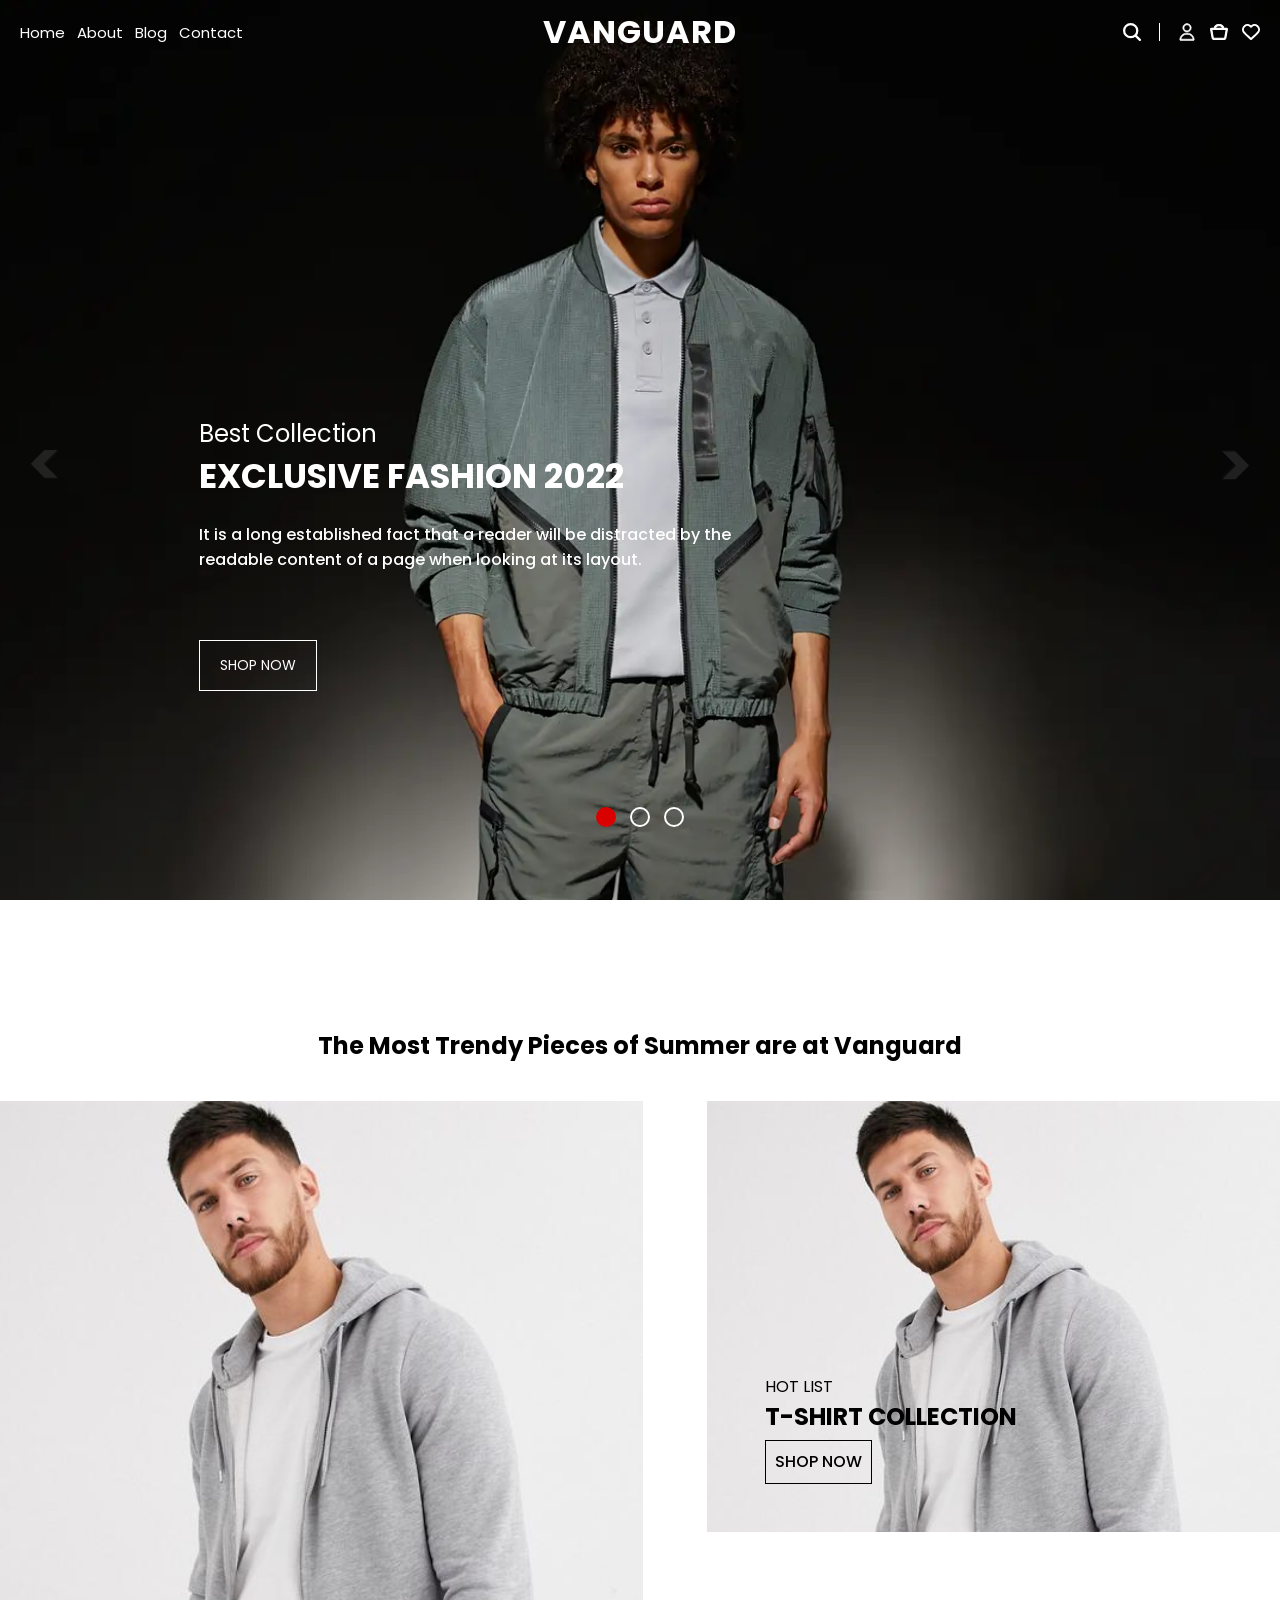
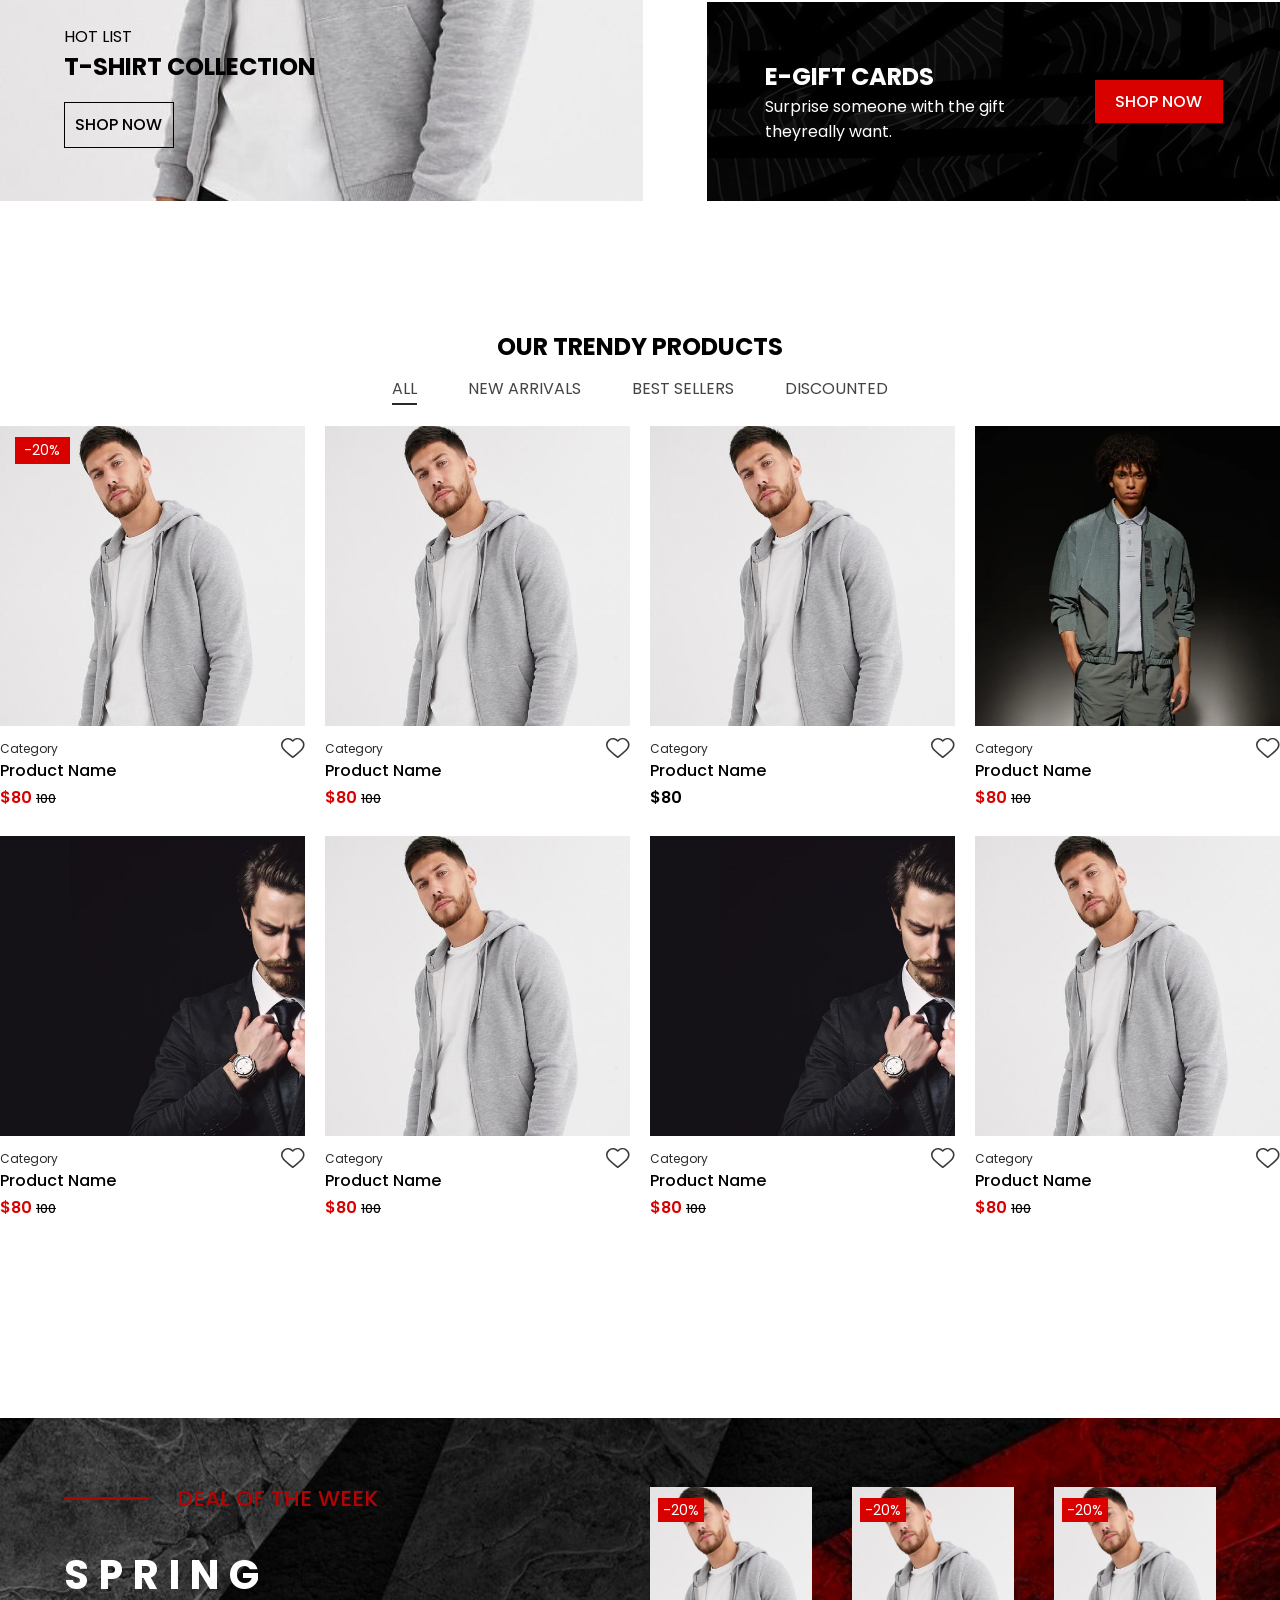
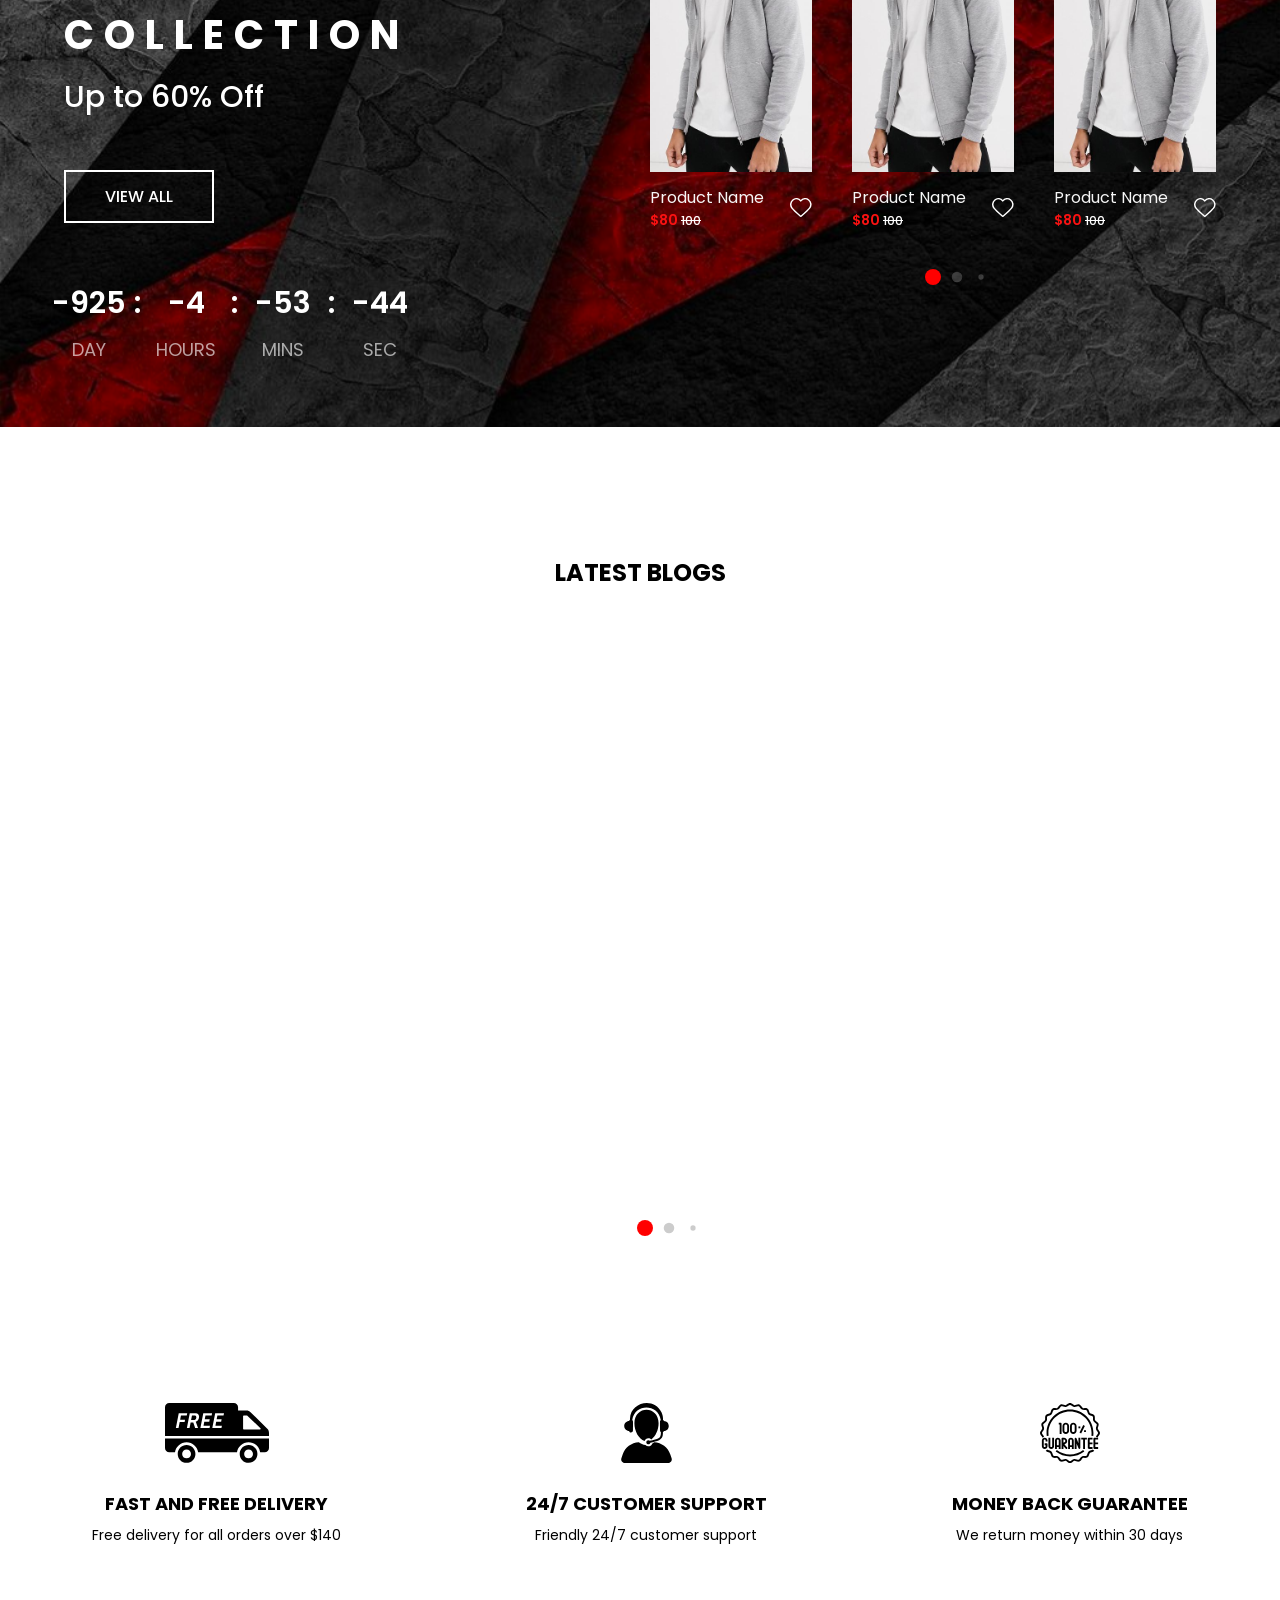
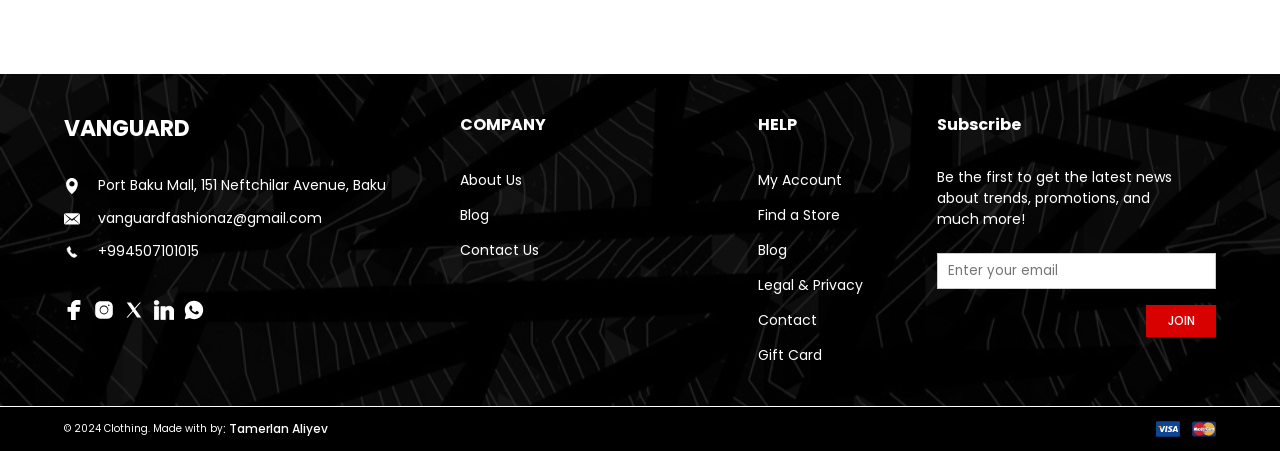
==== commit d23cc568: "Contact" ====
--- a/index.html
+++ b/index.html
@@ -30,17 +30,17 @@
 
                 <nav class="pages-pc">
                     <ul>
-                        <li><a href="/cilent/index.php">Home</a></li>
+                        <li><a href="/index.html">Home</a></li>
                         <li><a href="/cilent/about.php">About</a></li>
                         <li><a href="/cilent/contact.php">Blog</a></li>
-                        <li><a href="/cilent/contact.php">Contact</a></li>
+                        <li><a href="/contact.html">Contact</a></li>
                     </ul>
                 </nav>
 
             </div>
 
             <div class="brand-logo">
-                <a href="/cilent/index.php">VANGUARD</a>
+                <a href="/index.html">VANGUARD</a>
             </div>
 
             <div class="header-icons">
@@ -538,7 +538,7 @@
                     <li><a href="#">Wish List</a></li>
                     <li><a href="#">Log Out</a></li>
                     <li><a href="/login.html">Login</a></li>
-                    <li><a href="#">Register</a></li>
+                    <li><a href="/register.html">Register</a></li>
                 </ul>
                 <h4><a class="go-admin" href="#">Go To Admin</a></h4>
             </div>
@@ -672,13 +672,13 @@
                     <li><a href="/cilent/index.php">Home</a></li>
                     <li><a href="/cilent/about.php">About</a></li>
                     <li><a href="/cilent/contact.php">Blog</a></li>
-                    <li><a href="/cilent/contact.php">Contact</a></li>
+                    <li><a href="/contact.html">Contact</a></li>
                     <li><a href="/cilent/contact.php">Basket</a></li>
                     <li><a href="/cilent/contact.php">Wish List</a></li>
                     <li><a href="/cilent/contact.php">My Account </a></li>
                     <li><a href="/cilent/contact.php">Log Out</a></li>
                     <li><a href="login.html">Login</a></li>
-                    <li><a href="/cilent/contact.php">Register</a></li>
+                    <li><a href="/register.html">Register</a></li>
                 </ul>
             </nav>
 
@@ -4098,106 +4098,116 @@
     <!-- ================================
         FOOTER    -    START
 ===================================== -->
-    <footer>
-
-        <div class="footer-top">
-
-            <div class="brand-info">
-
-                <h1>VANGUARD</h1>
-
-                <div class="contact">
-
-                    <div class="brand-ad">
-                        <img src="/cilent/assets/icons/location.svg" alt="logo">
-                        <a href="#">Address: Your address</a>
-                    </div>
-                    <div class="brand-ad">
-                        <img src="/cilent/assets/icons/mail.svg" alt="logo">
-                        <a href="#">vanguard@gmail.az</a>
-                    </div>
-                    <div class="brand-ad">
-                        <img src="/cilent/assets/icons/phone.svg" alt="logo">
-                        <a href="#">+994 50 710 10 15</a>
-                    </div>
-
+<footer>
+
+    <div class="footer-top">
+
+        <div class="brand-info">
+
+            <h1>VANGUARD</h1>
+
+            <div class="contact">
+
+
+
+
+
+                <div class="brand-ad">
+                    <img src="/cilent/assets/icons/location.svg"  alt="logo">
+                    <a>Port Baku Mall, 151 Neftchilar Avenue, Baku</a>
                 </div>
 
-                <div class="social-platforms">
-                    <a href="#"><img src="/cilent/assets/icons/facebook.svg" alt="facebook"></a>
-                    <a href="#"><img src="/cilent/assets/icons/instagram.svg" alt="instagram"></a>
-                    <a href="#"><img src="/cilent/assets/icons/twitter-x.svg" alt="twitter"></a>
-                    <a href="#"><img src="/cilent/assets/icons/linkedin.svg" alt="linkedin"></a>
-                    <a href="#"><img src="/cilent/assets/icons/whatsapp.svg" alt="whatsapp"></a>
+                <div class="brand-ad">
+                    <img src="/cilent/assets/icons/mail.svg"  alt="logo">
+                    <a href="mailto:vanguardfashionaz@gmail.com" target="_blank">vanguardfashionaz@gmail.com</a>
                 </div>
+
+                <div class="brand-ad">
+                    <img src="/cilent/assets/icons/phone.svg"  alt="logo">
+                    <a href="tel:+994507101015" target="_blank">+994507101015</a>
+                </div>
+
             </div>
 
-            <div class="web-info">
-
-                <div class="info-list">
-                    <h3>COMPANY</h1>
-
-                        <ul>
-                            <li><a href="#">About Us</a></li>
-                            <li><a href="#">Blog</a></li>
-                            <li><a href="#">Contact Us</a></li>
-                        </ul>
-                </div>
-
-                <div class="info-list">
-                    <h3>HELP</h1>
-
-                        <ul>
-                            <li><a href="#">My Account</a></li>
-                            <li><a href="#">Find a Store</a></li>
-                            <li><a href="#">Blog</a></li>
-                            <li><a href="#">Legal & Privacy</a></li>
-                            <li><a href="#">Contact</a></li>
-                            <li><a href="#">Gift Card</a></li>
-                        </ul>
-                </div>
-
-                <!-- <div class="info-list">
-                    <h3>HELP</h1>
-
-                        <ul>
-                            <li><a href="#">My Account</a></li>
-                            <li><a href="#">Find a Store</a></li>
-                            <li><a href="#">Blog</a></li>
-                            <li><a href="#">Legal & Privacy</a></li>
-                            <li><a href="#">Contact</a></li>
-                            <li><a href="#">Gift Card</a></li>
-                        </ul>
-                </div> -->
-
-            </div>
-
-            <div class="subscribe">
-
-                <h3>Subscribe</h3>
-
-                <form class="subscribe-form">
-                    <p>Be the first to get the latest news about trends, promotions, and much more!</p>
-                    <input type="email" placeholder="Enter your email">
-                    <div>
-                        <button type="submit" href="#">JOIN</button>
-                    </div>
-                </form>
-            </div>
-
-        </div>
-
-        <div class="footer-bottom">
-
-            <p>© 2024 Clothing. Made with by<a href="#">: Tamerlan Aliyev</a></p>
-
-            <div class="payments">
-                <img src="/cilent/assets/icons/visa.svg" alt="visa">
-                <img src="/cilent/assets/icons/master.svg" alt="master">
+            <div class="social-platforms">
+                <a href="https://www.facebook.com/profile.php?id=61550959731138" target="_blank"><img
+                        src="/cilent/assets/icons/facebook.svg" alt="facebook"></a>
+                <a href="https://www.instagram.com/vanguard.az/" target="_blank"><img src="/cilent/assets/icons/instagram.svg"
+                        alt="instagram"></a>
+                <a href="#" target="_blank"><img src="/cilent/assets/icons/twitter-x.svg" alt="twitter"></a>
+                <a href="https://www.linkedin.com/in/tamerlan-aliyev-74a693284/" target="_blank"><img
+                        src="/cilent/assets/icons/linkedin.svg" alt="linkedin"></a>
+                <a href="https://wa.me/994507101015" target="_blank"><img src="/cilent/assets/icons/whatsapp.svg"
+                        alt="whatsapp"></a>
             </div>
         </div>
 
-    </footer>
+        <div class="web-info">
+
+            <div class="info-list">
+                <h3>COMPANY</h1>
+
+                    <ul>
+                        <li><a href="#">About Us</a></li>
+                        <li><a href="#">Blog</a></li>
+                        <li><a href="#">Contact Us</a></li>
+                    </ul>
+            </div>
+
+            <div class="info-list">
+                <h3>HELP</h1>
+
+                    <ul>
+                        <li><a href="#">My Account</a></li>
+                        <li><a href="#">Find a Store</a></li>
+                        <li><a href="#">Blog</a></li>
+                        <li><a href="#">Legal & Privacy</a></li>
+                        <li><a href="#">Contact</a></li>
+                        <li><a href="#">Gift Card</a></li>
+                    </ul>
+            </div>
+
+            <!-- <div class="info-list">
+                <h3>HELP</h1>
+
+                    <ul>
+                        <li><a href="#">My Account</a></li>
+                        <li><a href="#">Find a Store</a></li>
+                        <li><a href="#">Blog</a></li>
+                        <li><a href="#">Legal & Privacy</a></li>
+                        <li><a href="#">Contact</a></li>
+                        <li><a href="#">Gift Card</a></li>
+                    </ul>
+            </div> -->
+
+        </div>
+
+        <div class="subscribe">
+
+            <h3>Subscribe</h3>
+
+            <form class="subscribe-form">
+                <p>Be the first to get the latest news about trends, promotions, and much more!</p>
+                <input type="email" placeholder="Enter your email">
+                <div>
+                    <button type="submit" href="#">JOIN</button>
+                </div>
+            </form>
+        </div>
+
+    </div>
+
+    <div class="footer-bottom">
+
+        <p>© 2024 Clothing. Made with by<a href="#">: Tamerlan Aliyev</a></p>
+
+        <div class="payments">
+            <img src="/cilent/assets/icons/visa.svg" alt="visa">
+            <img src="/cilent/assets/icons/master.svg" alt="master">
+        </div>
+    </div>
+
+</footer>
     <!-- ================================
         FOOTER    -    END
 ===================================== -->
--- a/cilent/assets/css/index.css
+++ b/cilent/assets/css/index.css
@@ -7,9 +7,13 @@
     font-family: 'Poppins', sans-serif;
 }
 
-/* header {
-    position: relative;
-
+/* .header-info {
+    background: transparent;
+}
+
+
+.header-info.scrolled {
+    background-color: #000000;
 } */
 
 
@@ -198,14 +202,14 @@
     padding: 10px 20px;
     outline: none;
     transition: all 0.5s ease;
-    background: #000;
     color: #fff;
-    border: 1px solid #ffffff4c;
-    background-image: url(/cilent/assets/images/settings/background-img.svg);
-    background-repeat: no-repeat;
-    background-position: center;
-    background-size: cover;
-    /* <-------------------------   */
+    background: #000000b2;
+    border: 1px solid #ffffff69;
+    backdrop-filter: blur(8px);
+}
+
+.searchs .search-list input::placeholder{
+    color: #ffffffb7;
 }
 
 .searchs .search-list ul {
@@ -218,12 +222,10 @@
     overflow-x: hidden;
     padding: 0 14px;
     transition: all 0.5s ease;
-    background: #000;
-    border: 1px solid #ffffff4c;
-    background-image: url(/cilent/assets/images/settings/background-img.svg);
-    background-repeat: no-repeat;
-    background-position: center;
-    background-size: cover;
+    background: #000000c9;
+    border: 1px solid #ffffff69;
+    backdrop-filter: blur(8px);
+
 
     /* <-------------------------   */
 }
@@ -1284,7 +1286,7 @@
 
     /* SEARCH-LIST */
     .searchs .search-list {
-        top: 5%;
+        /* top: 5%; */
         width: 50%;
         transform: translate(50%);
     }
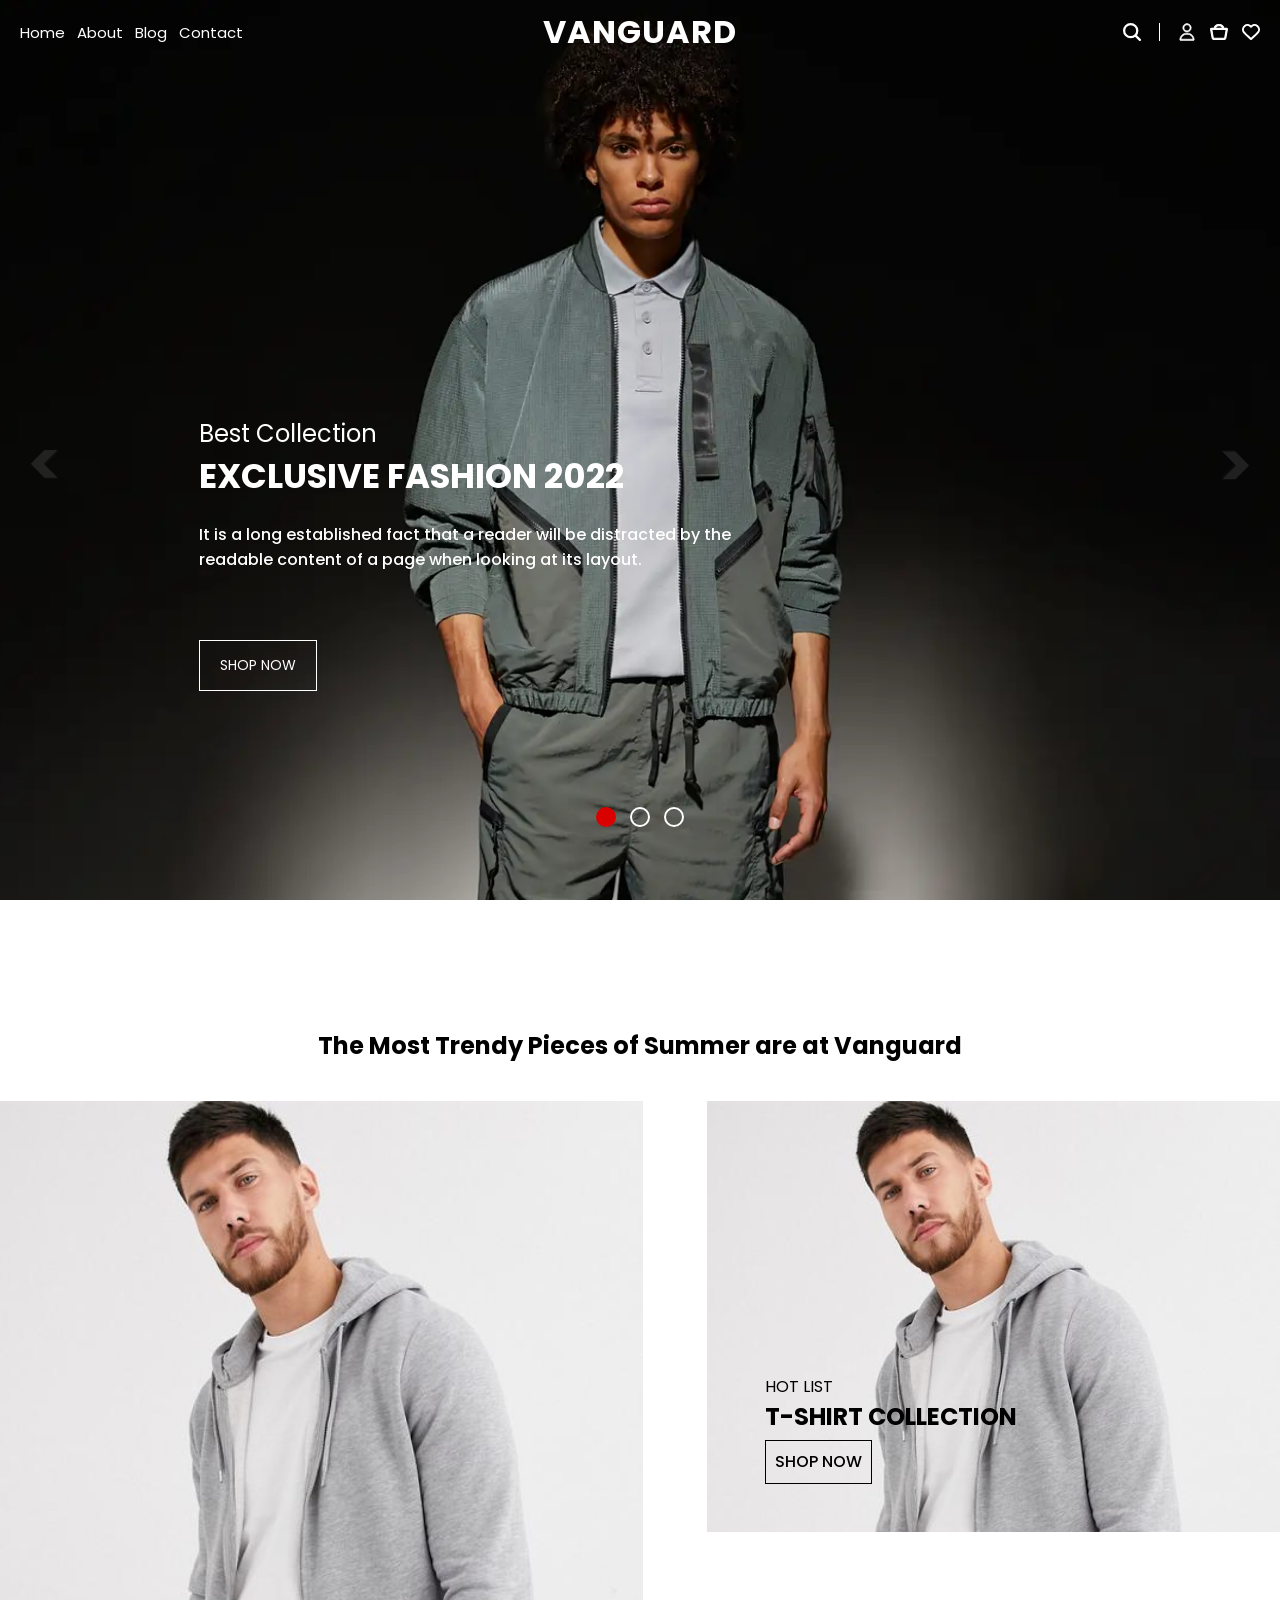
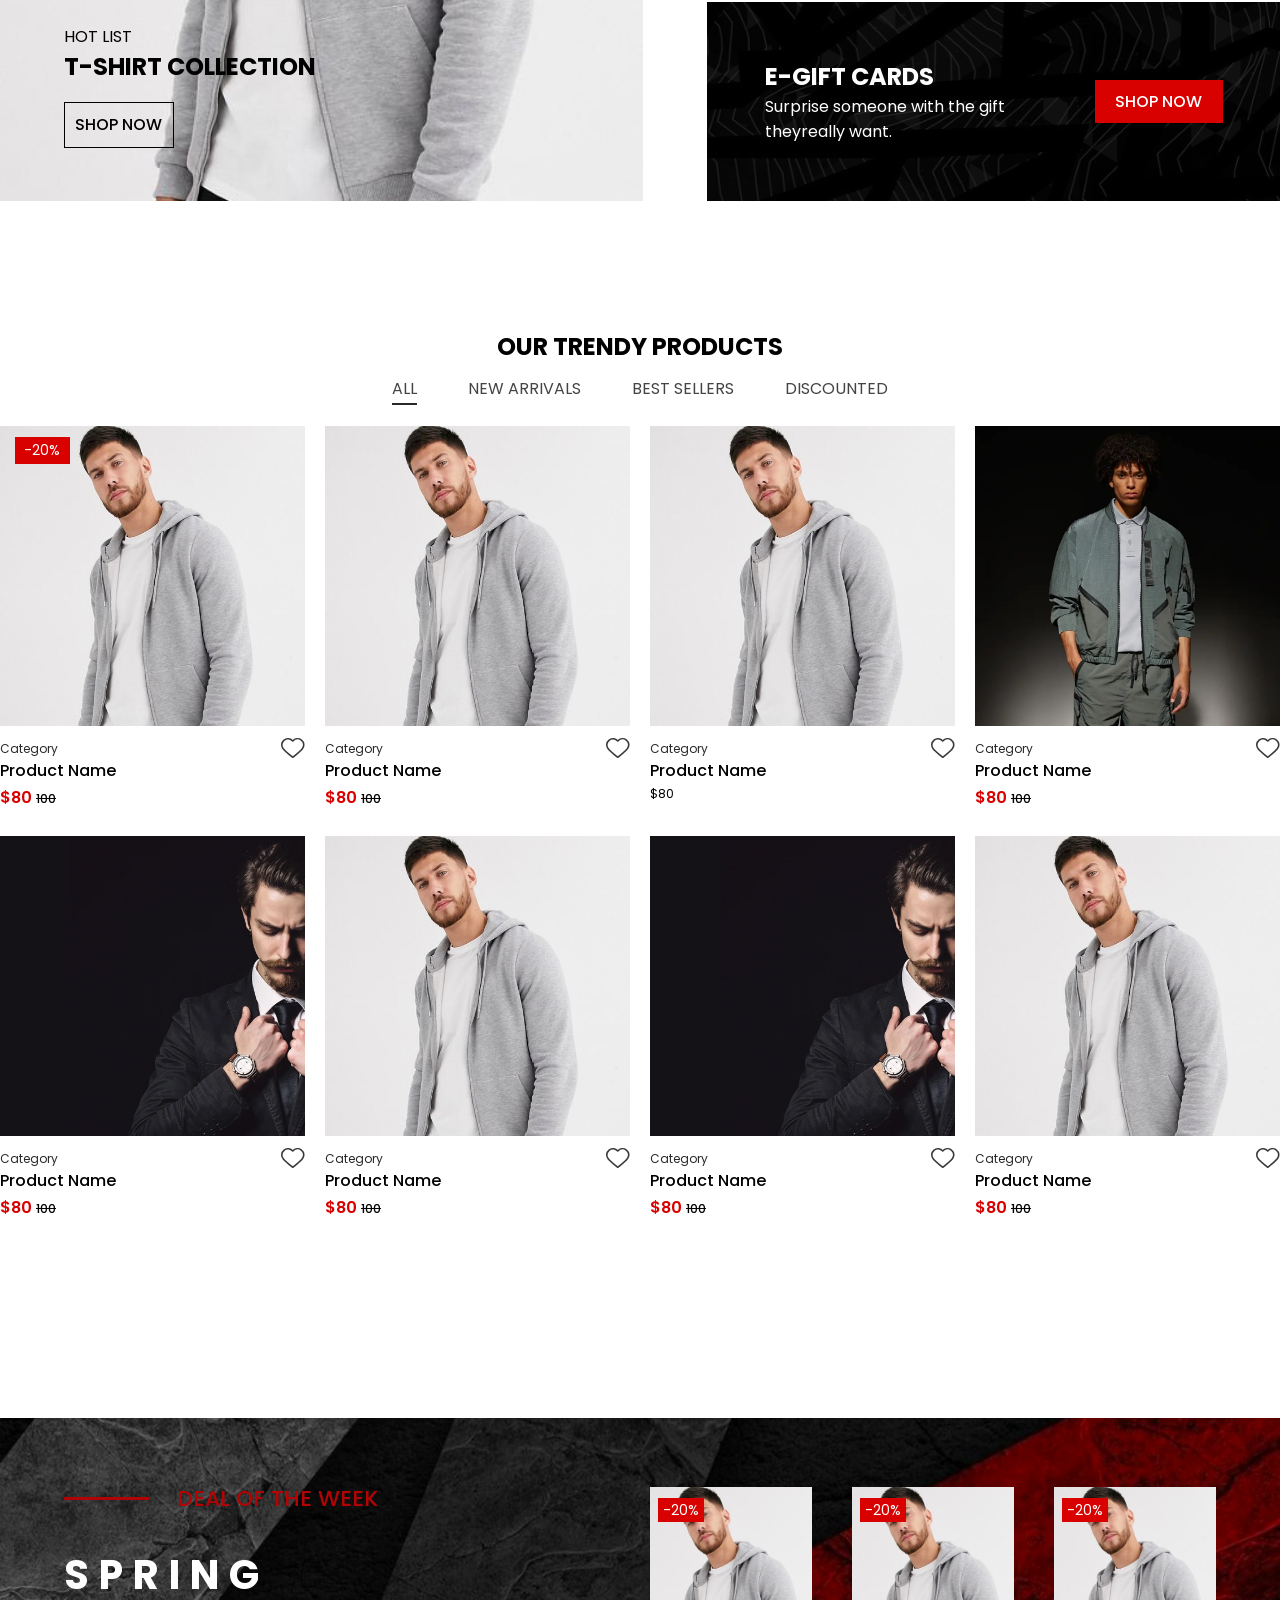
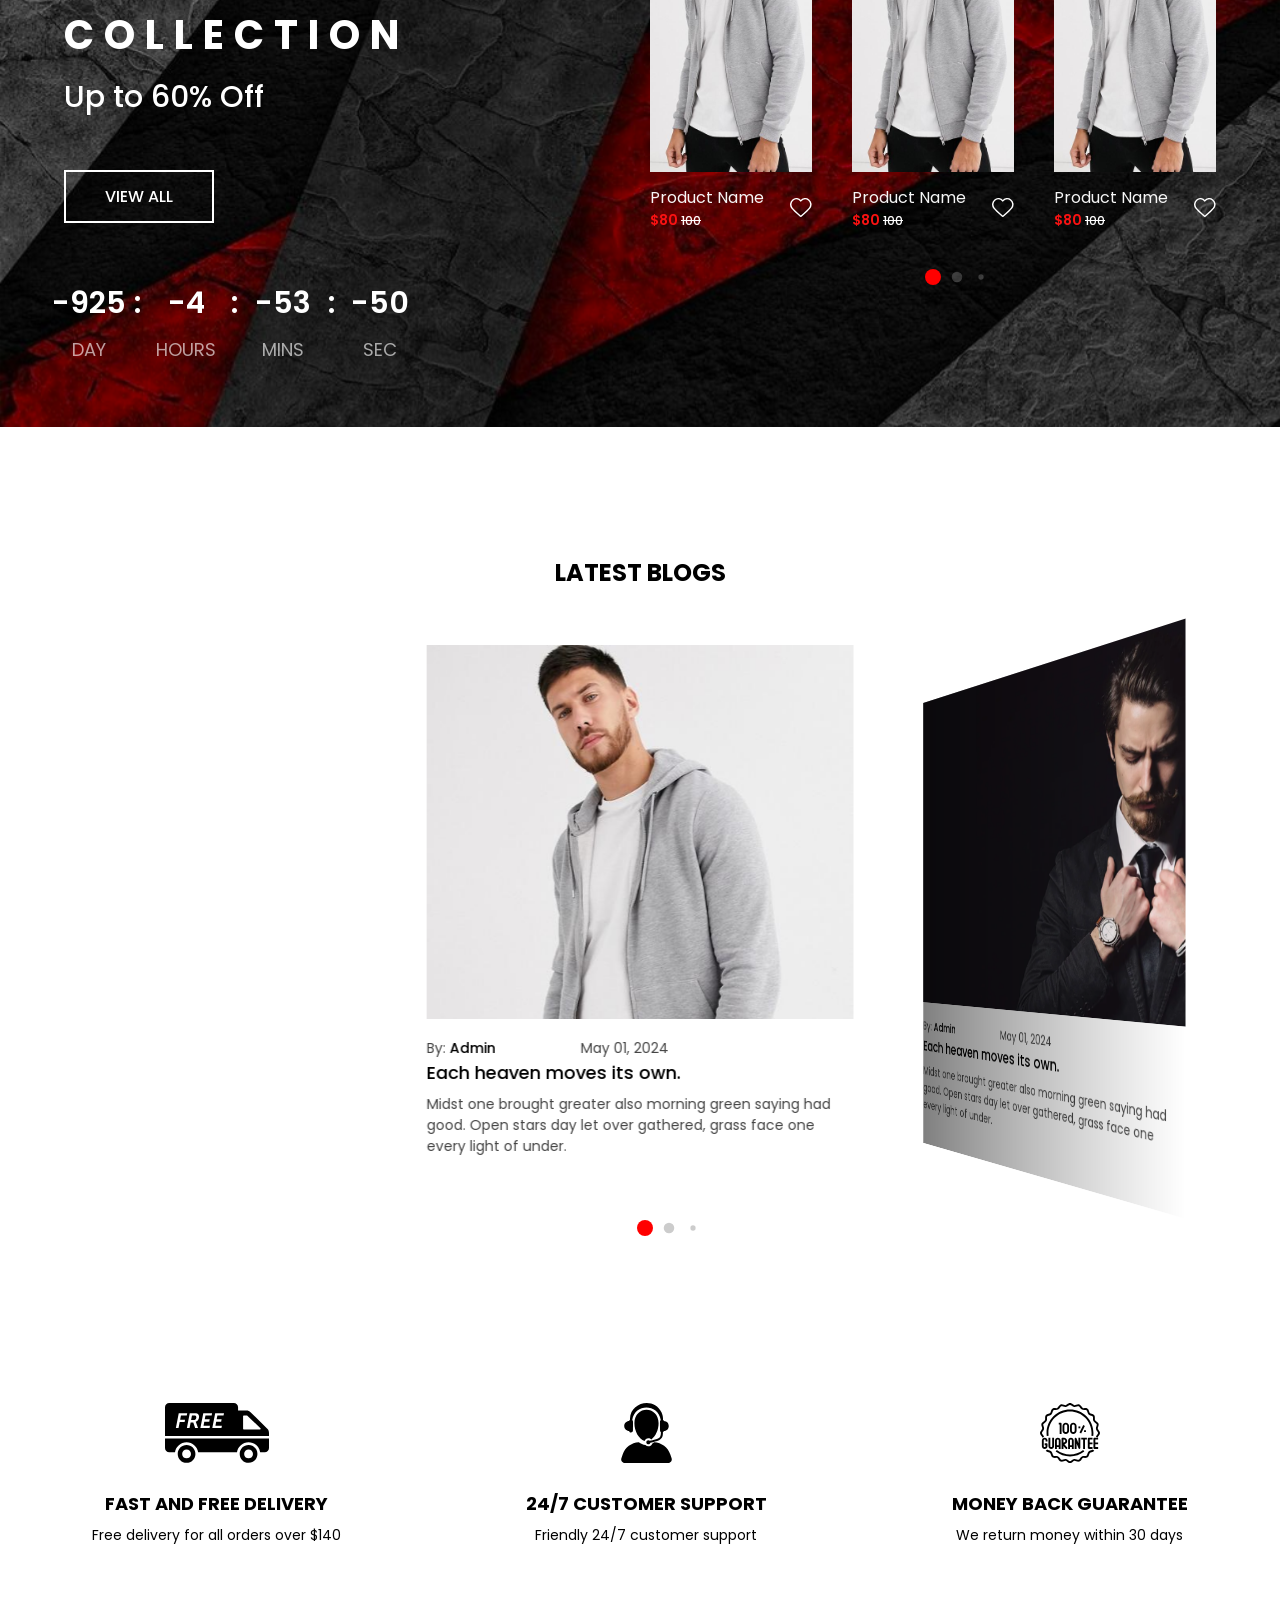
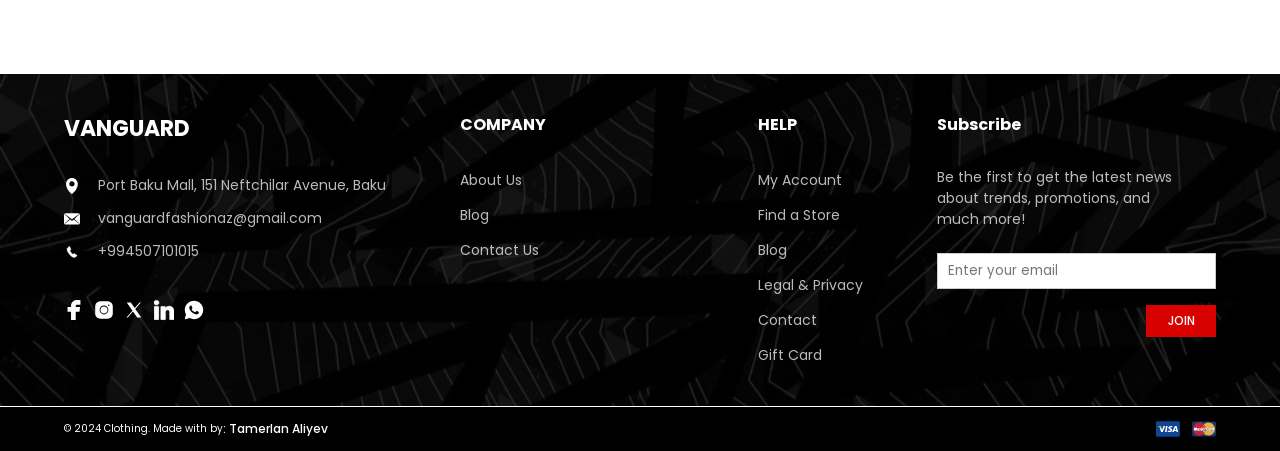
==== commit 52ab1171: "Added Basket Wish Page" ====
--- a/index.html
+++ b/index.html
@@ -18,673 +18,673 @@
     <!-- ================================
         HEADER    -    START
 ===================================== -->
-    <header>
-
-        <div class="header-info">
-
-            <div class="page-list">
-
-                <a class="bur-menu" href="#">
-                    <img src="/cilent/assets/icons/burger-menu.svg" alt="">
+<header>
+
+    <div class="header-info">
+
+        <div class="page-list">
+
+            <a class="bur-menu" href="#">
+                <img src="/cilent/assets/icons/burger-menu.svg" alt="">
+            </a>
+
+            <nav class="pages-pc">
+                <ul>
+                    <li><a href="/index.html">Home</a></li>
+                    <li><a href="/about.html">About</a></li>
+                    <li><a href="/blog.html">Blog</a></li>
+                    <li><a href="/contact.html">Contact</a></li>
+                </ul>
+            </nav>
+
+        </div>
+
+        <div class="brand-logo">
+            <a href="/index.html">VANGUARD</a>
+        </div>
+
+        <div class="header-icons">
+
+            <a class="i-search" href="#">
+                <img src="/cilent/assets/icons/search.svg" alt="">
+            </a>
+
+            <div class="arrow"></div>
+
+            <div class="icons-right">
+
+                <a class="i-user" href="#">
+                    <img src="/cilent/assets/icons/user.svg" alt="">
                 </a>
-
-                <nav class="pages-pc">
-                    <ul>
-                        <li><a href="/index.html">Home</a></li>
-                        <li><a href="/cilent/about.php">About</a></li>
-                        <li><a href="/cilent/contact.php">Blog</a></li>
-                        <li><a href="/contact.html">Contact</a></li>
-                    </ul>
-                </nav>
+                <a class="i-basket" href="#">
+                    <img src="/cilent/assets/icons/basket.svg" alt="">
+                    <!-- <sup>0</sup> -->
+                </a>
+                <a class="i-wish" href="#">
+                    <img src="/cilent/assets/icons/wish.svg" alt="">
+                    <!-- <sup>0</sup> -->
+                </a>
 
             </div>
-
-            <div class="brand-logo">
-                <a href="/index.html">VANGUARD</a>
+        </div>
+
+    </div>
+
+
+
+    <div class="searchs">
+
+
+        <div class="basket-list">
+
+
+            <div class="basket-header">
+                <h4>SHOPPING BAG <span>( 1 )</span></h4>
+                <a class="basket-close" href="#">
+                    <img src="/cilent/assets/icons/close-black.svg" alt="">
+                </a>
             </div>
 
-            <div class="header-icons">
-
-                <a class="i-search" href="#">
-                    <img src="/cilent/assets/icons/search.svg" alt="">
-                </a>
-
-                <div class="arrow"></div>
-
-                <div class="icons-right">
-
-                    <a class="i-user" href="#">
-                        <img src="/cilent/assets/icons/user.svg" alt="">
-                    </a>
-                    <a class="i-basket" href="#">
-                        <img src="/cilent/assets/icons/basket.svg" alt="">
-                        <!-- <sup>0</sup> -->
-                    </a>
-                    <a class="i-wish" href="#">
-                        <img src="/cilent/assets/icons/wish.svg" alt="">
-                        <!-- <sup>0</sup> -->
-                    </a>
-
+            <div class="basket-product-list">
+
+                <ul>
+
+                    <li>
+
+                        <div class="basket-prod" href="#">
+
+                            <div class="basket-prod-info">
+
+                                <a href="№" class="basket-prod-image">
+                                    <img src="/cilent/assets/images/products/product.jpg" alt="product.jpg">
+                                </a>
+
+                                <div class="basket-prod-detail">
+
+                                    <div class="prod-info-name">
+                                        <a href="#">
+                                            Product Name
+                                        </a>
+                                        <p>Color: Default</p>
+                                        <p>Size: Default</p>
+                                    </div>
+
+                                    <span class="dis-price">$80 <del class="sel-price">100</del></span>
+                                </div>
+
+                            </div>
+
+                            <div class="basket-price-close">
+                                <a href="#">
+                                    <img class="basket-prod-close" src="/cilent/assets/icons/close-black.svg"
+                                        alt="">
+                                </a>
+
+                            </div>
+
+
+                        </div>
+
+                    </li>
+
+                    <li>
+
+                        <div class="basket-prod" href="#">
+
+                            <div class="basket-prod-info">
+
+                                <a href="№" class="basket-prod-image">
+                                    <img src="/cilent/assets/images/products/product.jpg" alt="product.jpg">
+                                </a>
+
+                                <div class="basket-prod-detail">
+
+                                    <div class="prod-info-name">
+                                        <a href="#">
+                                            Product Name
+                                        </a>
+                                        <p>Color: Default</p>
+                                        <p>Size: Default</p>
+                                    </div>
+
+                                    <span class="dis-price">$80 <del class="sel-price">100</del></span>
+                                </div>
+
+                            </div>
+
+                            <div class="basket-price-close">
+                                <a href="#">
+                                    <img class="basket-prod-close" src="/cilent/assets/icons/close-black.svg"
+                                        alt="">
+                                </a>
+
+                            </div>
+
+
+                        </div>
+
+                    </li>
+
+                    <li>
+
+                        <div class="basket-prod" href="#">
+
+                            <div class="basket-prod-info">
+
+                                <a href="№" class="basket-prod-image">
+                                    <img src="/cilent/assets/images/products/product.jpg" alt="product.jpg">
+                                </a>
+
+                                <div class="basket-prod-detail">
+
+                                    <div class="prod-info-name">
+                                        <a href="#">
+                                            Product Name
+                                        </a>
+                                        <p>Color: Default</p>
+                                        <p>Size: Default</p>
+                                    </div>
+
+                                    <span class="dis-price">$80 <del class="sel-price">100</del></span>
+                                </div>
+
+                            </div>
+
+                            <div class="basket-price-close">
+                                <a href="#">
+                                    <img class="basket-prod-close" src="/cilent/assets/icons/close-black.svg"
+                                        alt="">
+                                </a>
+
+                            </div>
+
+
+                        </div>
+
+                    </li>
+
+                    <li>
+
+                        <div class="basket-prod" href="#">
+
+                            <div class="basket-prod-info">
+
+                                <a href="№" class="basket-prod-image">
+                                    <img src="/cilent/assets/images/products/product.jpg" alt="product.jpg">
+                                </a>
+
+                                <div class="basket-prod-detail">
+
+                                    <div class="prod-info-name">
+                                        <a href="#">
+                                            Product Name
+                                        </a>
+                                        <p>Color: Default</p>
+                                        <p>Size: Default</p>
+                                    </div>
+
+                                    <span class="dis-price">$80 <del class="sel-price">100</del></span>
+                                </div>
+
+                            </div>
+
+                            <div class="basket-price-close">
+                                <a href="#">
+                                    <img class="basket-prod-close" src="/cilent/assets/icons/close-black.svg"
+                                        alt="">
+                                </a>
+
+                            </div>
+
+
+                        </div>
+
+                    </li>
+
+                    <li>
+
+                        <div class="basket-prod" href="#">
+
+                            <div class="basket-prod-info">
+
+                                <a href="№" class="basket-prod-image">
+                                    <img src="/cilent/assets/images/products/product.jpg" alt="product.jpg">
+                                </a>
+
+                                <div class="basket-prod-detail">
+
+                                    <div class="prod-info-name">
+                                        <a href="#">
+                                            Product Name
+                                        </a>
+                                        <p>Color: Default</p>
+                                        <p>Size: Default</p>
+                                    </div>
+
+                                    <span class="dis-price">$80 <del class="sel-price">100</del></span>
+                                </div>
+
+                            </div>
+
+                            <div class="basket-price-close">
+                                <a href="#">
+                                    <img class="basket-prod-close" src="/cilent/assets/icons/close-black.svg"
+                                        alt="">
+                                </a>
+
+                            </div>
+
+
+                        </div>
+
+                    </li>
+
+                    <li>
+
+                        <div class="basket-prod" href="#">
+
+                            <div class="basket-prod-info">
+
+                                <a href="№" class="basket-prod-image">
+                                    <img src="/cilent/assets/images/products/product.jpg" alt="product.jpg">
+                                </a>
+
+                                <div class="basket-prod-detail">
+
+                                    <div class="prod-info-name">
+                                        <a href="#">
+                                            Product Name
+                                        </a>
+                                        <p>Color: Default</p>
+                                        <p>Size: Default</p>
+                                    </div>
+
+                                    <span class="dis-price">$80 <del class="sel-price">100</del></span>
+                                </div>
+
+                            </div>
+
+                            <div class="basket-price-close">
+                                <a href="#">
+                                    <img class="basket-prod-close" src="/cilent/assets/icons/close-black.svg"
+                                        alt="">
+                                </a>
+
+                            </div>
+
+
+                        </div>
+
+                    </li>
+
+                    <li>
+
+                        <div class="basket-prod" href="#">
+
+                            <div class="basket-prod-info">
+
+                                <a href="№" class="basket-prod-image">
+                                    <img src="/cilent/assets/images/products/product.jpg" alt="product.jpg">
+                                </a>
+
+                                <div class="basket-prod-detail">
+
+                                    <div class="prod-info-name">
+                                        <a href="#">
+                                            Product Name
+                                        </a>
+                                        <p>Color: Default</p>
+                                        <p>Size: Default</p>
+                                    </div>
+
+                                    <span class="dis-price">$80 <del class="sel-price">100</del></span>
+                                </div>
+
+                            </div>
+
+                            <div class="basket-price-close">
+                                <a href="#">
+                                    <img class="basket-prod-close" src="/cilent/assets/icons/close-black.svg"
+                                        alt="">
+                                </a>
+
+                            </div>
+
+
+                        </div>
+
+                    </li>
+
+                    <li>
+
+                        <div class="basket-prod" href="#">
+
+                            <div class="basket-prod-info">
+
+                                <a href="№" class="basket-prod-image">
+                                    <img src="/cilent/assets/images/products/product.jpg" alt="product.jpg">
+                                </a>
+
+                                <div class="basket-prod-detail">
+
+                                    <div class="prod-info-name">
+                                        <a href="#">
+                                            Product Name
+                                        </a>
+                                        <p>Color: Default</p>
+                                        <p>Size: Default</p>
+                                    </div>
+
+                                    <span class="dis-price">$80 <del class="sel-price">100</del></span>
+                                </div>
+
+                            </div>
+
+                            <div class="basket-price-close">
+                                <a href="#">
+                                    <img class="basket-prod-close" src="/cilent/assets/icons/close-black.svg"
+                                        alt="">
+                                </a>
+
+                            </div>
+
+
+                        </div>
+
+                    </li>
+
+                    <li>
+
+                        <div class="basket-prod" href="#">
+
+                            <div class="basket-prod-info">
+
+                                <a href="№" class="basket-prod-image">
+                                    <img src="/cilent/assets/images/products/product.jpg" alt="product.jpg">
+                                </a>
+
+                                <div class="basket-prod-detail">
+
+                                    <div class="prod-info-name">
+                                        <a href="#">
+                                            Product Name
+                                        </a>
+                                        <p>Color: Default</p>
+                                        <p>Size: Default</p>
+                                    </div>
+
+                                    <span class="dis-price">$80 <del class="sel-price">100</del></span>
+                                </div>
+
+                            </div>
+
+                            <div class="basket-price-close">
+                                <a href="#">
+                                    <img class="basket-prod-close" src="/cilent/assets/icons/close-black.svg"
+                                        alt="">
+                                </a>
+
+                            </div>
+
+
+                        </div>
+
+                    </li>
+
+                    <li>
+
+                        <div class="basket-prod" href="#">
+
+                            <div class="basket-prod-info">
+
+                                <a href="№" class="basket-prod-image">
+                                    <img src="/cilent/assets/images/products/product.jpg" alt="product.jpg">
+                                </a>
+
+                                <div class="basket-prod-detail">
+
+                                    <div class="prod-info-name">
+                                        <a href="#">
+                                            Product Name
+                                        </a>
+                                        <p>Color: Default</p>
+                                        <p>Size: Default</p>
+                                    </div>
+
+                                    <span class="dis-price">$80 <del class="sel-price">100</del></span>
+                                </div>
+
+                            </div>
+
+                            <div class="basket-price-close">
+                                <a href="#">
+                                    <img class="basket-prod-close" src="/cilent/assets/icons/close-black.svg"
+                                        alt="">
+                                </a>
+
+                            </div>
+
+
+                        </div>
+
+                    </li>
+
+                    <li>
+
+                        <div class="basket-prod" href="#">
+
+                            <div class="basket-prod-info">
+
+                                <a href="№" class="basket-prod-image">
+                                    <img src="/cilent/assets/images/products/product.jpg" alt="product.jpg">
+                                </a>
+
+                                <div class="basket-prod-detail">
+
+                                    <div class="prod-info-name">
+                                        <a href="#">
+                                            Product Name
+                                        </a>
+                                        <p>Color: Default</p>
+                                        <p>Size: Default</p>
+                                    </div>
+
+                                    <span class="dis-price">$80 <del class="sel-price">100</del></span>
+                                </div>
+
+                            </div>
+
+                            <div class="basket-price-close">
+                                <a href="#">
+                                    <img class="basket-prod-close" src="/cilent/assets/icons/close-black.svg"
+                                        alt="">
+                                </a>
+
+                            </div>
+
+
+                        </div>
+
+                    </li>
+
+
+
+                </ul>
+
+            </div>
+
+
+            <div class="basket-view">
+
+                <div class="bastek-total-price">
+                    <p>SUBTOTAL:</p>
+                    <span class="dis-price">$80 <del class="sel-price">100</del></span>
+                    <!-- <span class="sell-price">$100</span> -->
+                </div>
+
+                <div class="basket-buttons">
+                    <a class="basket-viewcart" href="#">VIEW CART</a>
+                    <a class="basket-checkout" href="#">CHECKOUT</a>
                 </div>
             </div>
 
         </div>
 
-
-
-        <div class="searchs">
-
-
-            <div class="basket-list">
-
-
-                <div class="basket-header">
-                    <h4>SHOPPING BAG <span>( 1 )</span></h4>
-                    <a class="basket-close" href="#">
-                        <img src="/cilent/assets/icons/close-black.svg" alt="">
+        <div class="user-info">
+            <h3>User Name</h3>
+            <ul>
+                <li><a href="#">My Account</a></li>
+                <li><a href="#">Basket</a></li>
+                <li><a href="#">Wish List</a></li>
+                <li><a href="#">Log Out</a></li>
+                <li><a href="#">Login</a></li>
+                <li><a href="#">Register</a></li>
+            </ul>
+            <h4><a class="go-admin" href="#">Go To Admin</a></h4>
+        </div>
+
+        <div class="search-list">
+            <input type="text" placeholder="Search...">
+
+            <ul>
+
+                <li>
+                    <a class="product-list" href="#">
+                        <div class="search-prod-img">
+                            <img src="/cilent/assets/images/products/product.jpg" alt="search-prod-img">
+                        </div>
+                        <div class="search-prod-info">
+                            <div class="prod-name">
+                                <p>Category</p>
+                                <h3>Product Productc</h3>
+                            </div>
+                            <div class="prod-price">
+                                <span class="sell-price">$100</span>
+                            </div>
+                        </div>
                     </a>
-                </div>
-
-                <div class="basket-product-list">
-
-                    <ul>
-
-                        <li>
-
-                            <div class="basket-prod" href="#">
-
-                                <div class="basket-prod-info">
-
-                                    <a href="№" class="basket-prod-image">
-                                        <img src="/cilent/assets/images/products/product.jpg" alt="product.jpg">
-                                    </a>
-
-                                    <div class="basket-prod-detail">
-
-                                        <div class="prod-info-name">
-                                            <a href="#">
-                                                Product Name
-                                            </a>
-                                            <p>Color: Default</p>
-                                            <p>Size: Default</p>
-                                        </div>
-
-                                        <span class="dis-price">$80 <del class="sel-price">100</del></span>
-                                    </div>
-
-                                </div>
-
-                                <div class="basket-price-close">
-                                    <a href="#">
-                                        <img class="basket-prod-close" src="/cilent/assets/icons/close-black.svg"
-                                            alt="">
-                                    </a>
-
-                                </div>
-
-
-                            </div>
-
-                        </li>
-
-                        <li>
-
-                            <div class="basket-prod" href="#">
-
-                                <div class="basket-prod-info">
-
-                                    <a href="№" class="basket-prod-image">
-                                        <img src="/cilent/assets/images/products/product.jpg" alt="product.jpg">
-                                    </a>
-
-                                    <div class="basket-prod-detail">
-
-                                        <div class="prod-info-name">
-                                            <a href="#">
-                                                Product Name
-                                            </a>
-                                            <p>Color: Default</p>
-                                            <p>Size: Default</p>
-                                        </div>
-
-                                        <span class="dis-price">$80 <del class="sel-price">100</del></span>
-                                    </div>
-
-                                </div>
-
-                                <div class="basket-price-close">
-                                    <a href="#">
-                                        <img class="basket-prod-close" src="/cilent/assets/icons/close-black.svg"
-                                            alt="">
-                                    </a>
-
-                                </div>
-
-
-                            </div>
-
-                        </li>
-
-                        <li>
-
-                            <div class="basket-prod" href="#">
-
-                                <div class="basket-prod-info">
-
-                                    <a href="№" class="basket-prod-image">
-                                        <img src="/cilent/assets/images/products/product.jpg" alt="product.jpg">
-                                    </a>
-
-                                    <div class="basket-prod-detail">
-
-                                        <div class="prod-info-name">
-                                            <a href="#">
-                                                Product Name
-                                            </a>
-                                            <p>Color: Default</p>
-                                            <p>Size: Default</p>
-                                        </div>
-
-                                        <span class="dis-price">$80 <del class="sel-price">100</del></span>
-                                    </div>
-
-                                </div>
-
-                                <div class="basket-price-close">
-                                    <a href="#">
-                                        <img class="basket-prod-close" src="/cilent/assets/icons/close-black.svg"
-                                            alt="">
-                                    </a>
-
-                                </div>
-
-
-                            </div>
-
-                        </li>
-
-                        <li>
-
-                            <div class="basket-prod" href="#">
-
-                                <div class="basket-prod-info">
-
-                                    <a href="№" class="basket-prod-image">
-                                        <img src="/cilent/assets/images/products/product.jpg" alt="product.jpg">
-                                    </a>
-
-                                    <div class="basket-prod-detail">
-
-                                        <div class="prod-info-name">
-                                            <a href="#">
-                                                Product Name
-                                            </a>
-                                            <p>Color: Default</p>
-                                            <p>Size: Default</p>
-                                        </div>
-
-                                        <span class="dis-price">$80 <del class="sel-price">100</del></span>
-                                    </div>
-
-                                </div>
-
-                                <div class="basket-price-close">
-                                    <a href="#">
-                                        <img class="basket-prod-close" src="/cilent/assets/icons/close-black.svg"
-                                            alt="">
-                                    </a>
-
-                                </div>
-
-
-                            </div>
-
-                        </li>
-
-                        <li>
-
-                            <div class="basket-prod" href="#">
-
-                                <div class="basket-prod-info">
-
-                                    <a href="№" class="basket-prod-image">
-                                        <img src="/cilent/assets/images/products/product.jpg" alt="product.jpg">
-                                    </a>
-
-                                    <div class="basket-prod-detail">
-
-                                        <div class="prod-info-name">
-                                            <a href="#">
-                                                Product Name
-                                            </a>
-                                            <p>Color: Default</p>
-                                            <p>Size: Default</p>
-                                        </div>
-
-                                        <span class="dis-price">$80 <del class="sel-price">100</del></span>
-                                    </div>
-
-                                </div>
-
-                                <div class="basket-price-close">
-                                    <a href="#">
-                                        <img class="basket-prod-close" src="/cilent/assets/icons/close-black.svg"
-                                            alt="">
-                                    </a>
-
-                                </div>
-
-
-                            </div>
-
-                        </li>
-
-                        <li>
-
-                            <div class="basket-prod" href="#">
-
-                                <div class="basket-prod-info">
-
-                                    <a href="№" class="basket-prod-image">
-                                        <img src="/cilent/assets/images/products/product.jpg" alt="product.jpg">
-                                    </a>
-
-                                    <div class="basket-prod-detail">
-
-                                        <div class="prod-info-name">
-                                            <a href="#">
-                                                Product Name
-                                            </a>
-                                            <p>Color: Default</p>
-                                            <p>Size: Default</p>
-                                        </div>
-
-                                        <span class="dis-price">$80 <del class="sel-price">100</del></span>
-                                    </div>
-
-                                </div>
-
-                                <div class="basket-price-close">
-                                    <a href="#">
-                                        <img class="basket-prod-close" src="/cilent/assets/icons/close-black.svg"
-                                            alt="">
-                                    </a>
-
-                                </div>
-
-
-                            </div>
-
-                        </li>
-
-                        <li>
-
-                            <div class="basket-prod" href="#">
-
-                                <div class="basket-prod-info">
-
-                                    <a href="№" class="basket-prod-image">
-                                        <img src="/cilent/assets/images/products/product.jpg" alt="product.jpg">
-                                    </a>
-
-                                    <div class="basket-prod-detail">
-
-                                        <div class="prod-info-name">
-                                            <a href="#">
-                                                Product Name
-                                            </a>
-                                            <p>Color: Default</p>
-                                            <p>Size: Default</p>
-                                        </div>
-
-                                        <span class="dis-price">$80 <del class="sel-price">100</del></span>
-                                    </div>
-
-                                </div>
-
-                                <div class="basket-price-close">
-                                    <a href="#">
-                                        <img class="basket-prod-close" src="/cilent/assets/icons/close-black.svg"
-                                            alt="">
-                                    </a>
-
-                                </div>
-
-
-                            </div>
-
-                        </li>
-
-                        <li>
-
-                            <div class="basket-prod" href="#">
-
-                                <div class="basket-prod-info">
-
-                                    <a href="№" class="basket-prod-image">
-                                        <img src="/cilent/assets/images/products/product.jpg" alt="product.jpg">
-                                    </a>
-
-                                    <div class="basket-prod-detail">
-
-                                        <div class="prod-info-name">
-                                            <a href="#">
-                                                Product Name
-                                            </a>
-                                            <p>Color: Default</p>
-                                            <p>Size: Default</p>
-                                        </div>
-
-                                        <span class="dis-price">$80 <del class="sel-price">100</del></span>
-                                    </div>
-
-                                </div>
-
-                                <div class="basket-price-close">
-                                    <a href="#">
-                                        <img class="basket-prod-close" src="/cilent/assets/icons/close-black.svg"
-                                            alt="">
-                                    </a>
-
-                                </div>
-
-
-                            </div>
-
-                        </li>
-
-                        <li>
-
-                            <div class="basket-prod" href="#">
-
-                                <div class="basket-prod-info">
-
-                                    <a href="№" class="basket-prod-image">
-                                        <img src="/cilent/assets/images/products/product.jpg" alt="product.jpg">
-                                    </a>
-
-                                    <div class="basket-prod-detail">
-
-                                        <div class="prod-info-name">
-                                            <a href="#">
-                                                Product Name
-                                            </a>
-                                            <p>Color: Default</p>
-                                            <p>Size: Default</p>
-                                        </div>
-
-                                        <span class="dis-price">$80 <del class="sel-price">100</del></span>
-                                    </div>
-
-                                </div>
-
-                                <div class="basket-price-close">
-                                    <a href="#">
-                                        <img class="basket-prod-close" src="/cilent/assets/icons/close-black.svg"
-                                            alt="">
-                                    </a>
-
-                                </div>
-
-
-                            </div>
-
-                        </li>
-
-                        <li>
-
-                            <div class="basket-prod" href="#">
-
-                                <div class="basket-prod-info">
-
-                                    <a href="№" class="basket-prod-image">
-                                        <img src="/cilent/assets/images/products/product.jpg" alt="product.jpg">
-                                    </a>
-
-                                    <div class="basket-prod-detail">
-
-                                        <div class="prod-info-name">
-                                            <a href="#">
-                                                Product Name
-                                            </a>
-                                            <p>Color: Default</p>
-                                            <p>Size: Default</p>
-                                        </div>
-
-                                        <span class="dis-price">$80 <del class="sel-price">100</del></span>
-                                    </div>
-
-                                </div>
-
-                                <div class="basket-price-close">
-                                    <a href="#">
-                                        <img class="basket-prod-close" src="/cilent/assets/icons/close-black.svg"
-                                            alt="">
-                                    </a>
-
-                                </div>
-
-
-                            </div>
-
-                        </li>
-
-                        <li>
-
-                            <div class="basket-prod" href="#">
-
-                                <div class="basket-prod-info">
-
-                                    <a href="№" class="basket-prod-image">
-                                        <img src="/cilent/assets/images/products/product.jpg" alt="product.jpg">
-                                    </a>
-
-                                    <div class="basket-prod-detail">
-
-                                        <div class="prod-info-name">
-                                            <a href="#">
-                                                Product Name
-                                            </a>
-                                            <p>Color: Default</p>
-                                            <p>Size: Default</p>
-                                        </div>
-
-                                        <span class="dis-price">$80 <del class="sel-price">100</del></span>
-                                    </div>
-
-                                </div>
-
-                                <div class="basket-price-close">
-                                    <a href="#">
-                                        <img class="basket-prod-close" src="/cilent/assets/icons/close-black.svg"
-                                            alt="">
-                                    </a>
-
-                                </div>
-
-
-                            </div>
-
-                        </li>
-
-
-
-                    </ul>
-
-                </div>
-
-
-                <div class="basket-view">
-
-                    <div class="bastek-total-price">
-                        <p>SUBTOTAL:</p>
-                        <span class="dis-price">$80 <del class="sel-price">100</del></span>
-                        <!-- <span class="sell-price">$100</span> -->
-                    </div>
-
-                    <div class="basket-buttons">
-                        <a class="basket-viewcart" href="#">VIEW CART</a>
-                        <a class="basket-checkout" href="#">CHECKOUT</a>
-                    </div>
-                </div>
-
-            </div>
-
-            <div class="user-info">
-                <h3>User Name</h3>
-                <ul>
-                    <li><a href="#">My Account</a></li>
-                    <li><a href="#">Basket</a></li>
-                    <li><a href="#">Wish List</a></li>
-                    <li><a href="#">Log Out</a></li>
-                    <li><a href="/login.html">Login</a></li>
-                    <li><a href="/register.html">Register</a></li>
-                </ul>
-                <h4><a class="go-admin" href="#">Go To Admin</a></h4>
-            </div>
-
-            <div class="search-list">
-                <input type="text" placeholder="Search...">
-
-                <ul>
-
-                    <li>
-                        <a class="product-list" href="#">
-                            <div class="search-prod-img">
-                                <img src="/cilent/assets/images/products/product.jpg" alt="search-prod-img">
-                            </div>
-                            <div class="search-prod-info">
-                                <div class="prod-name">
-                                    <p>Category</p>
-                                    <h3>Product Productc</h3>
-                                </div>
-                                <div class="prod-price">
-                                    <span class="sell-price">$100</span>
-                                </div>
-                            </div>
-                        </a>
-                    </li>
-                    <li>
-                        <a class="product-list" href="#">
-                            <div class="search-prod-img">
-                                <img src="/cilent/assets/images/products/product.jpg" alt="search-prod-img">
-                            </div>
-                            <div class="search-prod-info">
-                                <div class="prod-name">
-                                    <p>Category</p>
-                                    <h3>Product Productc</h3>
-                                </div>
-                                <div class="prod-price">
-                                    <span class="sell-price">$100</span>
-                                </div>
-                            </div>
-                        </a>
-                    </li>
-                    <li>
-                        <a class="product-list" href="#">
-                            <div class="search-prod-img">
-                                <img src="/cilent/assets/images/products/product.jpg" alt="search-prod-img">
-                            </div>
-                            <div class="search-prod-info">
-                                <div class="prod-name">
-                                    <p>Category</p>
-                                    <h3>Product Productc</h3>
-                                </div>
-                                <div class="prod-price">
-                                    <span class="sell-price">$100</span>
-                                </div>
-                            </div>
-                        </a>
-                    </li>
-                    <li>
-                        <a class="product-list" href="#">
-                            <div class="search-prod-img">
-                                <img src="/cilent/assets/images/products/product.jpg" alt="search-prod-img">
-                            </div>
-                            <div class="search-prod-info">
-                                <div class="prod-name">
-                                    <p>Category</p>
-                                    <h3>Product Productc</h3>
-                                </div>
-                                <div class="prod-price">
-                                    <span class="sell-price">$100</span>
-                                </div>
-                            </div>
-                        </a>
-                    </li>
-                    <li>
-                        <a class="product-list" href="#">
-                            <div class="search-prod-img">
-                                <img src="/cilent/assets/images/products/product.jpg" alt="search-prod-img">
-                            </div>
-                            <div class="search-prod-info">
-                                <div class="prod-name">
-                                    <p>Category</p>
-                                    <h3>Product Productc</h3>
-                                </div>
-                                <div class="prod-price">
-                                    <span class="sell-price">$100</span>
-                                </div>
-                            </div>
-                        </a>
-                    </li>
-                    <li>
-                        <a class="product-list" href="#">
-                            <div class="search-prod-img">
-                                <img src="/cilent/assets/images/products/product.jpg" alt="search-prod-img">
-                            </div>
-                            <div class="search-prod-info">
-                                <div class="prod-name">
-                                    <p>Category</p>
-                                    <h3>Product Productc</h3>
-                                </div>
-                                <div class="prod-price">
-                                    <span class="sell-price">$100</span>
-                                </div>
-                            </div>
-                        </a>
-                    </li>
-                    <li>
-                        <a class="product-list" href="#">
-                            <div class="search-prod-img">
-                                <img src="/cilent/assets/images/products/product.jpg" alt="search-prod-img">
-                            </div>
-                            <div class="search-prod-info">
-                                <div class="prod-name">
-                                    <p>Category</p>
-                                    <h3>Product Productc</h3>
-                                </div>
-                                <div class="prod-price">
-                                    <span class="dis-price">$80 <del class="sel-price">100</del></span>
-                                </div>
-                            </div>
-                        </a>
-                    </li>
-
-                </ul>
-            </div>
-
-            <nav class="pages-mobile">
-
-                <a class="pages-close" href="#"><img src="/cilent/assets/icons/x-button.svg" alt=""></a>
-
-                <ul>
-                    <li><a href="/cilent/index.php">Home</a></li>
-                    <li><a href="/cilent/about.php">About</a></li>
-                    <li><a href="/cilent/contact.php">Blog</a></li>
-                    <li><a href="/contact.html">Contact</a></li>
-                    <li><a href="/cilent/contact.php">Basket</a></li>
-                    <li><a href="/cilent/contact.php">Wish List</a></li>
-                    <li><a href="/cilent/contact.php">My Account </a></li>
-                    <li><a href="/cilent/contact.php">Log Out</a></li>
-                    <li><a href="login.html">Login</a></li>
-                    <li><a href="/register.html">Register</a></li>
-                </ul>
-            </nav>
-
+                </li>
+                <li>
+                    <a class="product-list" href="#">
+                        <div class="search-prod-img">
+                            <img src="/cilent/assets/images/products/product.jpg" alt="search-prod-img">
+                        </div>
+                        <div class="search-prod-info">
+                            <div class="prod-name">
+                                <p>Category</p>
+                                <h3>Product Productc</h3>
+                            </div>
+                            <div class="prod-price">
+                                <span class="sell-price">$100</span>
+                            </div>
+                        </div>
+                    </a>
+                </li>
+                <li>
+                    <a class="product-list" href="#">
+                        <div class="search-prod-img">
+                            <img src="/cilent/assets/images/products/product.jpg" alt="search-prod-img">
+                        </div>
+                        <div class="search-prod-info">
+                            <div class="prod-name">
+                                <p>Category</p>
+                                <h3>Product Productc</h3>
+                            </div>
+                            <div class="prod-price">
+                                <span class="sell-price">$100</span>
+                            </div>
+                        </div>
+                    </a>
+                </li>
+                <li>
+                    <a class="product-list" href="#">
+                        <div class="search-prod-img">
+                            <img src="/cilent/assets/images/products/product.jpg" alt="search-prod-img">
+                        </div>
+                        <div class="search-prod-info">
+                            <div class="prod-name">
+                                <p>Category</p>
+                                <h3>Product Productc</h3>
+                            </div>
+                            <div class="prod-price">
+                                <span class="sell-price">$100</span>
+                            </div>
+                        </div>
+                    </a>
+                </li>
+                <li>
+                    <a class="product-list" href="#">
+                        <div class="search-prod-img">
+                            <img src="/cilent/assets/images/products/product.jpg" alt="search-prod-img">
+                        </div>
+                        <div class="search-prod-info">
+                            <div class="prod-name">
+                                <p>Category</p>
+                                <h3>Product Productc</h3>
+                            </div>
+                            <div class="prod-price">
+                                <span class="sell-price">$100</span>
+                            </div>
+                        </div>
+                    </a>
+                </li>
+                <li>
+                    <a class="product-list" href="#">
+                        <div class="search-prod-img">
+                            <img src="/cilent/assets/images/products/product.jpg" alt="search-prod-img">
+                        </div>
+                        <div class="search-prod-info">
+                            <div class="prod-name">
+                                <p>Category</p>
+                                <h3>Product Productc</h3>
+                            </div>
+                            <div class="prod-price">
+                                <span class="sell-price">$100</span>
+                            </div>
+                        </div>
+                    </a>
+                </li>
+                <li>
+                    <a class="product-list" href="#">
+                        <div class="search-prod-img">
+                            <img src="/cilent/assets/images/products/product.jpg" alt="search-prod-img">
+                        </div>
+                        <div class="search-prod-info">
+                            <div class="prod-name">
+                                <p>Category</p>
+                                <h3>Product Productc</h3>
+                            </div>
+                            <div class="prod-price">
+                                <span class="dis-price">$80 <del class="sel-price">100</del></span>
+                            </div>
+                        </div>
+                    </a>
+                </li>
+
+            </ul>
         </div>
 
-    </header>
+        <nav class="pages-mobile">
+
+            <a class="pages-close" href="#"><img src="/cilent/assets/icons/x-button.svg" alt=""></a>
+
+            <ul>
+                <li><a href="/cilent/index.php">Home</a></li>
+                <li><a href="/cilent/about.php">About</a></li>
+                <li><a href="/cilent/contact.php">Blog</a></li>
+                <li><a href="/cilent/contact.php">Contact</a></li>
+                <li><a href="/cilent/contact.php">Basket</a></li>
+                <li><a href="/cilent/contact.php">Wish List</a></li>
+                <li><a href="/cilent/contact.php">My Account </a></li>
+                <li><a href="/cilent/contact.php">Log Out</a></li>
+                <li><a href="/cilent/contact.php">Login</a></li>
+                <li><a href="/cilent/contact.php">Register</a></li>
+            </ul>
+        </nav>
+
+    </div>
+
+</header>
     <!-- ================================
         HEADER    -    END
 ===================================== -->
--- a/cilent/assets/css/index.css
+++ b/cilent/assets/css/index.css
@@ -208,7 +208,7 @@
     backdrop-filter: blur(8px);
 }
 
-.searchs .search-list input::placeholder{
+.searchs .search-list input::placeholder {
     color: #ffffffb7;
 }
 
@@ -216,19 +216,25 @@
     margin-top: 10px;
     width: 80%;
     list-style: none;
-    background: #ffffff;
-    max-height: 450px;
-    overflow-y: scroll;
-    overflow-x: hidden;
     padding: 0 14px;
     transition: all 0.5s ease;
+    border: 1px solid #ffffff69;
+
+    position: relative;
+}
+
+.searchs .search-list ul::before {
+    content: '';
+    position: absolute;
+    top: 0;
+    left: 0;
+    width: 100%;
+    height: 100%;
     background: #000000c9;
-    border: 1px solid #ffffff69;
     backdrop-filter: blur(8px);
-
-
-    /* <-------------------------   */
-}
+    z-index: -1;
+}
+
 
 .search-list .product-list .prod-name {
     display: flex;
@@ -288,6 +294,14 @@
     font-weight: 500;
     color: #ffffff;
 }
+
+
+
+
+
+
+
+
 
 .searchs .search-list .product-list {
     display: flex;
@@ -604,6 +618,20 @@
     width: 14px;
     height: 14px;
 }
+
+
+
+
+
+
+
+
+
+
+
+
+
+
 
 
 
@@ -894,9 +922,14 @@
 
 .footer-top .brand-info .contact a {
     text-decoration: none;
+    color: #dfdfdfd5;
+    font-size: 12px;
+}
+
+.footer-top .brand-info .contact a:hover {
     color: #fff;
-    font-size: 12px;
-}
+}
+
 
 .footer-top .brand-info .contact img {
     width: 14px;
@@ -944,11 +977,16 @@
 }
 
 .info-list a {
-    color: #fff;
+    color: #dfdfdfd5;
     font-size: 12px;
     text-decoration: none;
     position: relative;
 }
+
+.info-list a:hover {
+    color: rgb(255, 254, 254);
+}
+
 
 .info-list a::after {
     content: '';
@@ -1028,6 +1066,7 @@
 .subscribe p {
     width: 250px;
     font-size: 12px;
+    color: #dfdfdfd5;
 }
 
 .subscribe-form div {
@@ -1125,8 +1164,26 @@
 
 
 
-
-
+.sell-price {
+    font-weight: 400 !important;
+    color: #000;
+    font-size: 12px !important;
+}
+
+.sell-price.dis {
+    font-weight: 600 !important;
+    color: #d90000 !important;
+    font-size: 14px !important;
+    /* font-size: 14px; */
+}
+
+ 
+
+ .sell-price.sell {
+    font-weight: 500 !important;
+    color: #000 !important;
+    font-size: 14px !important;
+}
 
 
 
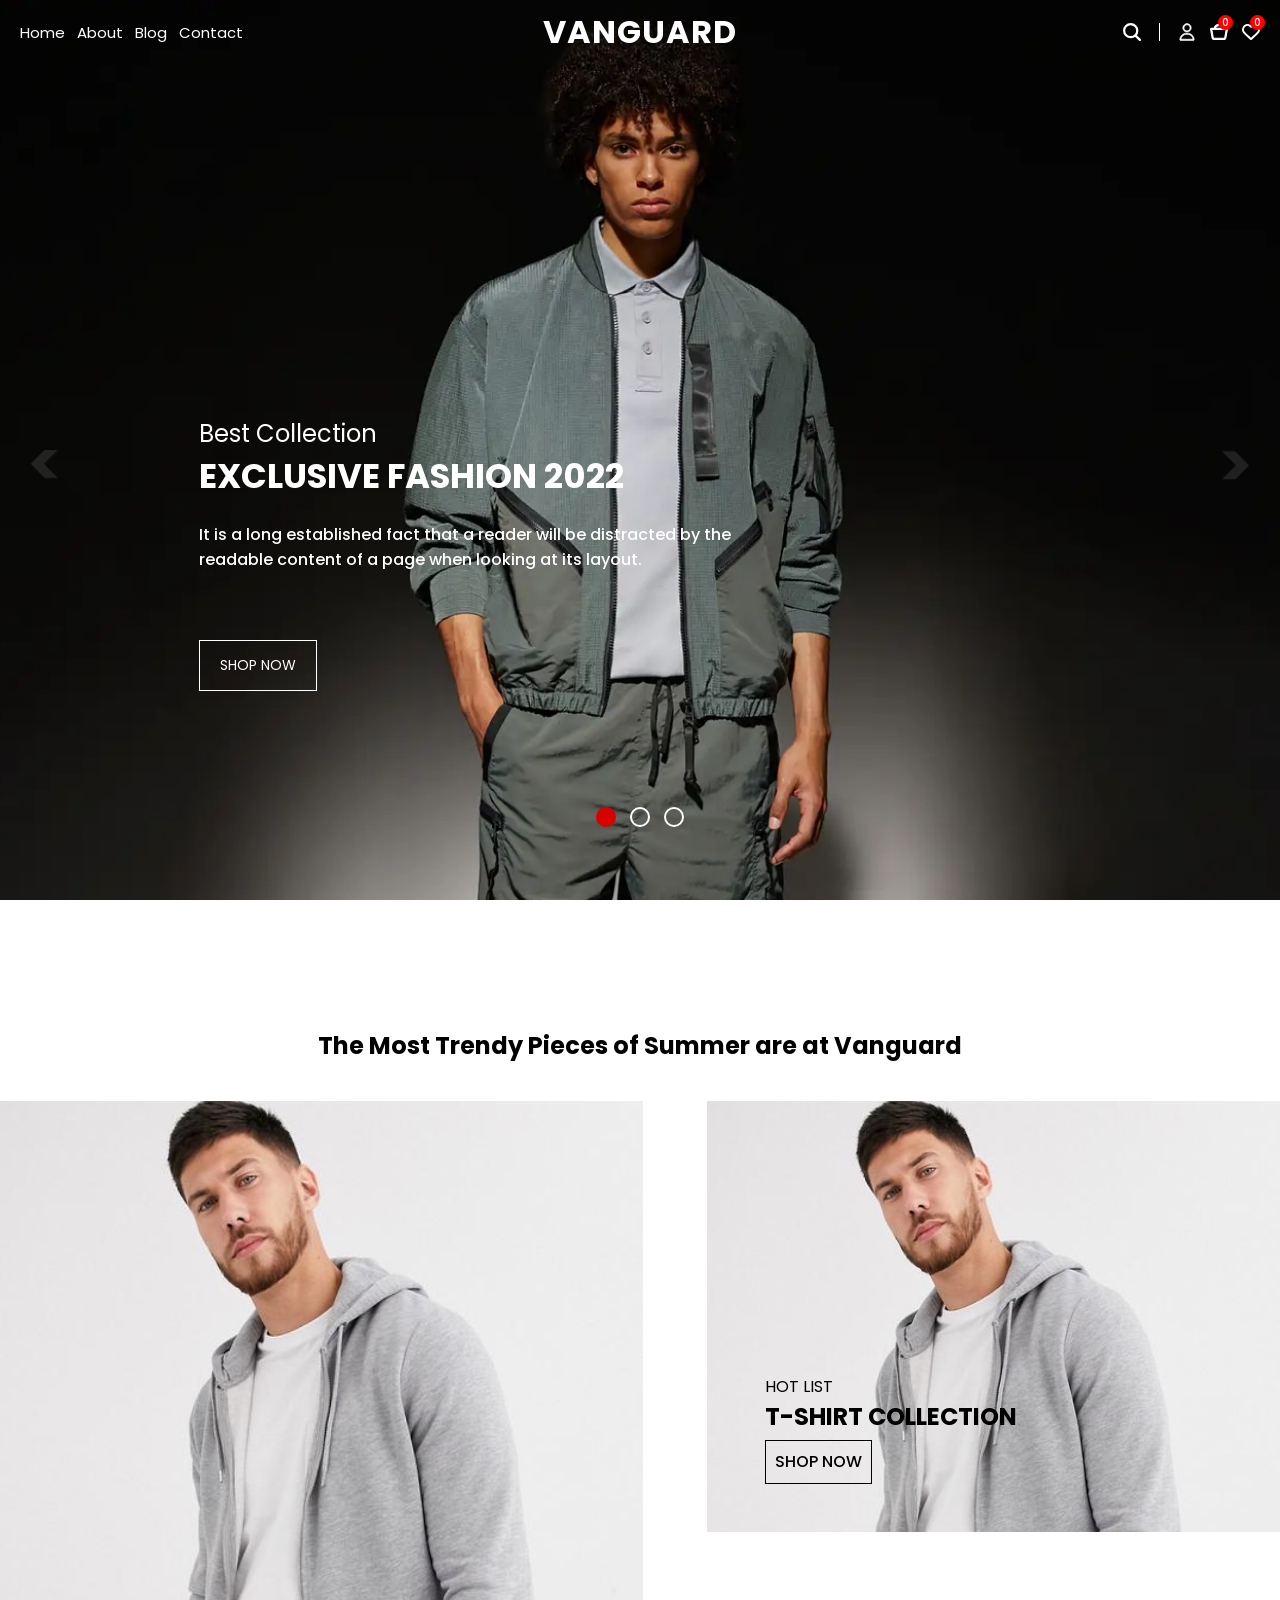
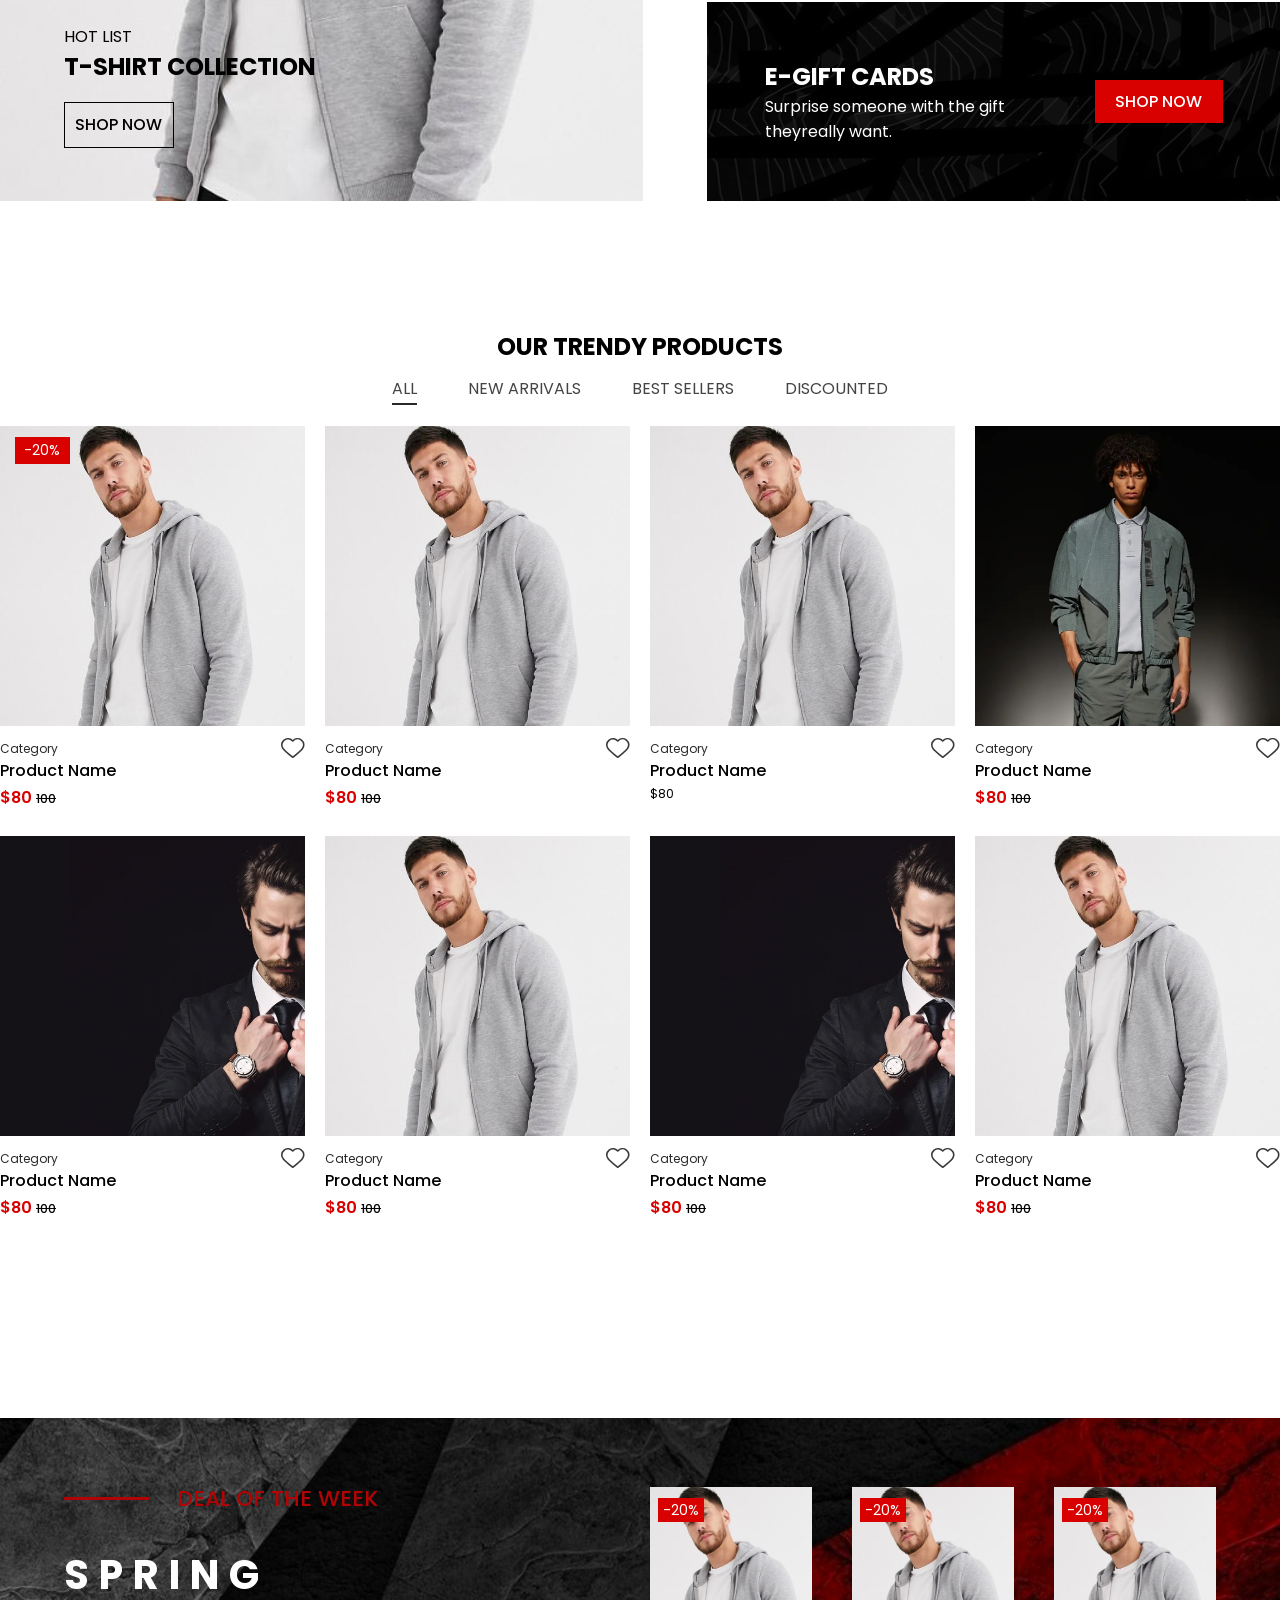
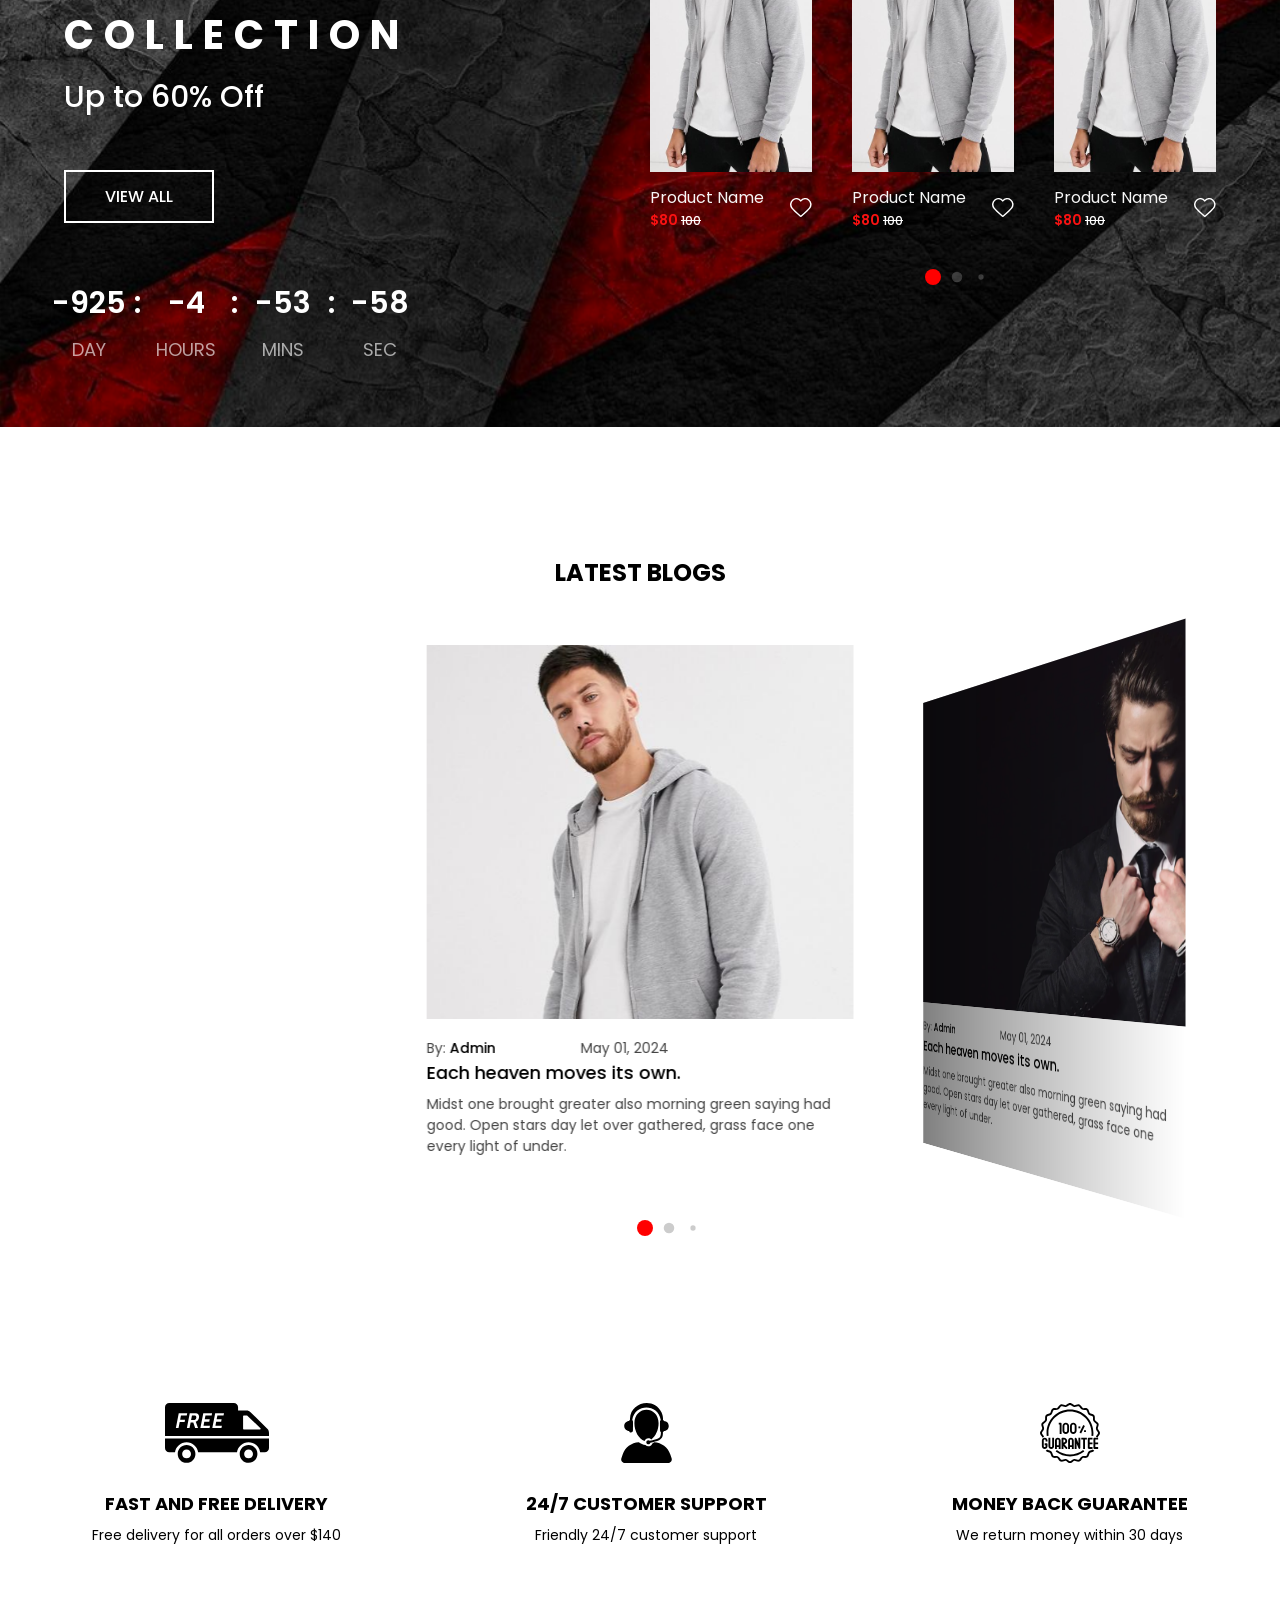
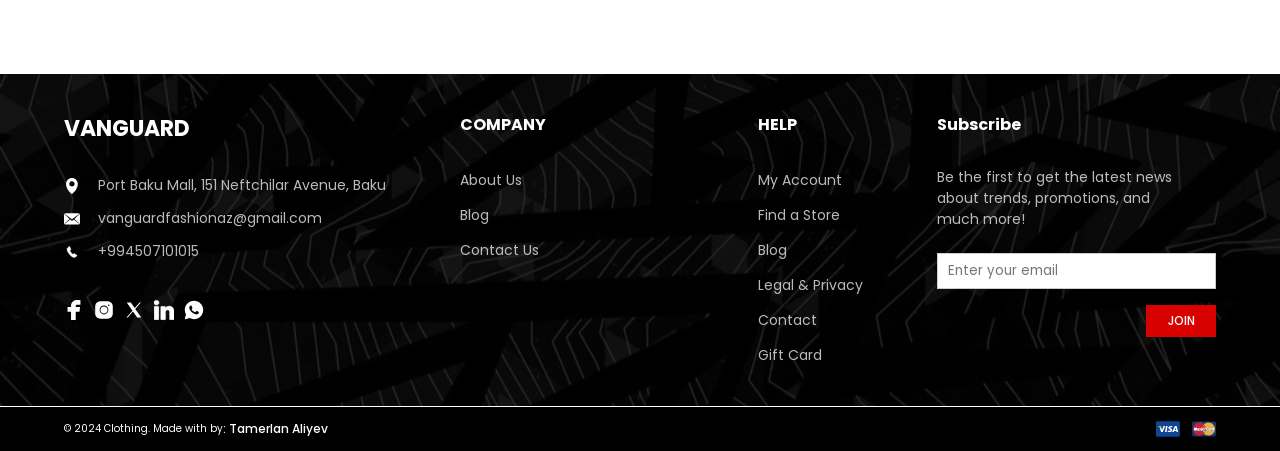
==== commit 31d2bb71: "Added Animation" ====
--- a/index.html
+++ b/index.html
@@ -58,11 +58,11 @@
                 </a>
                 <a class="i-basket" href="#">
                     <img src="/cilent/assets/icons/basket.svg" alt="">
-                    <!-- <sup>0</sup> -->
+                    <sup>0</sup>
                 </a>
                 <a class="i-wish" href="#">
                     <img src="/cilent/assets/icons/wish.svg" alt="">
-                    <!-- <sup>0</sup> -->
+                    <sup>0</sup>
                 </a>
 
             </div>
@@ -79,7 +79,7 @@
 
 
             <div class="basket-header">
-                <h4>SHOPPING BAG <span>( 1 )</span></h4>
+                <h4>SHOPPING BAG ( <span>1</span> )</h4>
                 <a class="basket-close" href="#">
                     <img src="/cilent/assets/icons/close-black.svg" alt="">
                 </a>
@@ -109,13 +109,43 @@
                                         <p>Size: Default</p>
                                     </div>
 
-                                    <span class="dis-price">$80 <del class="sel-price">100</del></span>
+
+                                    <div class="basket-prices-count-input">
+
+                                        <div class="basket-con-inpt">
+
+                                            <div class="basket-quantity-box">
+
+                                                <div class="basket-quantity minus">
+                                                    <i class="fa-solid fa-minus"></i>
+                                                </div>
+
+                                                <input type="number" value="1">
+
+                                                <div class="basket-quantity plus">
+                                                    <i class="fa-solid fa-plus"></i>
+                                                </div>
+
+                                            </div>
+
+                                        </div>
+
+
+                                        <div class="cart-prices item">
+                                            <span class="sell-price dis" id="sell-price">$80</span>
+                                            <del class="sell-price dis-price">$100</del>
+
+                                            <!-- <span class="sell-price sell" id="sell-price">$100 </span> -->
+                                        </div>
+
+                                    </div>
+
                                 </div>
 
                             </div>
 
                             <div class="basket-price-close">
-                                <a href="#">
+                                <a>
                                     <img class="basket-prod-close" src="/cilent/assets/icons/close-black.svg"
                                         alt="">
                                 </a>
@@ -147,13 +177,43 @@
                                         <p>Size: Default</p>
                                     </div>
 
-                                    <span class="dis-price">$80 <del class="sel-price">100</del></span>
+
+                                    <div class="basket-prices-count-input">
+
+                                        <div class="basket-con-inpt">
+
+                                            <div class="basket-quantity-box">
+
+                                                <div class="basket-quantity minus">
+                                                    <i class="fa-solid fa-minus"></i>
+                                                </div>
+
+                                                <input type="number" value="1">
+
+                                                <div class="basket-quantity plus">
+                                                    <i class="fa-solid fa-plus"></i>
+                                                </div>
+
+                                            </div>
+
+                                        </div>
+
+
+                                        <div class="cart-prices item">
+                                            <span class="sell-price dis" id="sell-price">$80</span>
+                                            <del class="sell-price dis-price">$100</del>
+
+                                            <!-- <span class="sell-price sell" id="sell-price">$100 </span> -->
+                                        </div>
+
+                                    </div>
+
                                 </div>
 
                             </div>
 
                             <div class="basket-price-close">
-                                <a href="#">
+                                <a>
                                     <img class="basket-prod-close" src="/cilent/assets/icons/close-black.svg"
                                         alt="">
                                 </a>
@@ -164,6 +224,7 @@
                         </div>
 
                     </li>
+
 
                     <li>
 
@@ -185,13 +246,43 @@
                                         <p>Size: Default</p>
                                     </div>
 
-                                    <span class="dis-price">$80 <del class="sel-price">100</del></span>
+
+                                    <div class="basket-prices-count-input">
+
+                                        <div class="basket-con-inpt">
+
+                                            <div class="basket-quantity-box">
+
+                                                <div class="basket-quantity minus">
+                                                    <i class="fa-solid fa-minus"></i>
+                                                </div>
+
+                                                <input type="number" value="1">
+
+                                                <div class="basket-quantity plus">
+                                                    <i class="fa-solid fa-plus"></i>
+                                                </div>
+
+                                            </div>
+
+                                        </div>
+
+
+                                        <div class="cart-prices item">
+                                            <!-- <span class="sell-price dis" id="sell-price">$80</span> -->
+                                            <!-- <del class="sell-price dis-price">$100</del> -->
+
+                                            <span class="sell-price sell" id="sell-price-sell">$100</span>
+                                        </div>
+
+                                    </div>
+
                                 </div>
 
                             </div>
 
                             <div class="basket-price-close">
-                                <a href="#">
+                                <a>
                                     <img class="basket-prod-close" src="/cilent/assets/icons/close-black.svg"
                                         alt="">
                                 </a>
@@ -203,309 +294,6 @@
 
                     </li>
 
-                    <li>
-
-                        <div class="basket-prod" href="#">
-
-                            <div class="basket-prod-info">
-
-                                <a href="№" class="basket-prod-image">
-                                    <img src="/cilent/assets/images/products/product.jpg" alt="product.jpg">
-                                </a>
-
-                                <div class="basket-prod-detail">
-
-                                    <div class="prod-info-name">
-                                        <a href="#">
-                                            Product Name
-                                        </a>
-                                        <p>Color: Default</p>
-                                        <p>Size: Default</p>
-                                    </div>
-
-                                    <span class="dis-price">$80 <del class="sel-price">100</del></span>
-                                </div>
-
-                            </div>
-
-                            <div class="basket-price-close">
-                                <a href="#">
-                                    <img class="basket-prod-close" src="/cilent/assets/icons/close-black.svg"
-                                        alt="">
-                                </a>
-
-                            </div>
-
-
-                        </div>
-
-                    </li>
-
-                    <li>
-
-                        <div class="basket-prod" href="#">
-
-                            <div class="basket-prod-info">
-
-                                <a href="№" class="basket-prod-image">
-                                    <img src="/cilent/assets/images/products/product.jpg" alt="product.jpg">
-                                </a>
-
-                                <div class="basket-prod-detail">
-
-                                    <div class="prod-info-name">
-                                        <a href="#">
-                                            Product Name
-                                        </a>
-                                        <p>Color: Default</p>
-                                        <p>Size: Default</p>
-                                    </div>
-
-                                    <span class="dis-price">$80 <del class="sel-price">100</del></span>
-                                </div>
-
-                            </div>
-
-                            <div class="basket-price-close">
-                                <a href="#">
-                                    <img class="basket-prod-close" src="/cilent/assets/icons/close-black.svg"
-                                        alt="">
-                                </a>
-
-                            </div>
-
-
-                        </div>
-
-                    </li>
-
-                    <li>
-
-                        <div class="basket-prod" href="#">
-
-                            <div class="basket-prod-info">
-
-                                <a href="№" class="basket-prod-image">
-                                    <img src="/cilent/assets/images/products/product.jpg" alt="product.jpg">
-                                </a>
-
-                                <div class="basket-prod-detail">
-
-                                    <div class="prod-info-name">
-                                        <a href="#">
-                                            Product Name
-                                        </a>
-                                        <p>Color: Default</p>
-                                        <p>Size: Default</p>
-                                    </div>
-
-                                    <span class="dis-price">$80 <del class="sel-price">100</del></span>
-                                </div>
-
-                            </div>
-
-                            <div class="basket-price-close">
-                                <a href="#">
-                                    <img class="basket-prod-close" src="/cilent/assets/icons/close-black.svg"
-                                        alt="">
-                                </a>
-
-                            </div>
-
-
-                        </div>
-
-                    </li>
-
-                    <li>
-
-                        <div class="basket-prod" href="#">
-
-                            <div class="basket-prod-info">
-
-                                <a href="№" class="basket-prod-image">
-                                    <img src="/cilent/assets/images/products/product.jpg" alt="product.jpg">
-                                </a>
-
-                                <div class="basket-prod-detail">
-
-                                    <div class="prod-info-name">
-                                        <a href="#">
-                                            Product Name
-                                        </a>
-                                        <p>Color: Default</p>
-                                        <p>Size: Default</p>
-                                    </div>
-
-                                    <span class="dis-price">$80 <del class="sel-price">100</del></span>
-                                </div>
-
-                            </div>
-
-                            <div class="basket-price-close">
-                                <a href="#">
-                                    <img class="basket-prod-close" src="/cilent/assets/icons/close-black.svg"
-                                        alt="">
-                                </a>
-
-                            </div>
-
-
-                        </div>
-
-                    </li>
-
-                    <li>
-
-                        <div class="basket-prod" href="#">
-
-                            <div class="basket-prod-info">
-
-                                <a href="№" class="basket-prod-image">
-                                    <img src="/cilent/assets/images/products/product.jpg" alt="product.jpg">
-                                </a>
-
-                                <div class="basket-prod-detail">
-
-                                    <div class="prod-info-name">
-                                        <a href="#">
-                                            Product Name
-                                        </a>
-                                        <p>Color: Default</p>
-                                        <p>Size: Default</p>
-                                    </div>
-
-                                    <span class="dis-price">$80 <del class="sel-price">100</del></span>
-                                </div>
-
-                            </div>
-
-                            <div class="basket-price-close">
-                                <a href="#">
-                                    <img class="basket-prod-close" src="/cilent/assets/icons/close-black.svg"
-                                        alt="">
-                                </a>
-
-                            </div>
-
-
-                        </div>
-
-                    </li>
-
-                    <li>
-
-                        <div class="basket-prod" href="#">
-
-                            <div class="basket-prod-info">
-
-                                <a href="№" class="basket-prod-image">
-                                    <img src="/cilent/assets/images/products/product.jpg" alt="product.jpg">
-                                </a>
-
-                                <div class="basket-prod-detail">
-
-                                    <div class="prod-info-name">
-                                        <a href="#">
-                                            Product Name
-                                        </a>
-                                        <p>Color: Default</p>
-                                        <p>Size: Default</p>
-                                    </div>
-
-                                    <span class="dis-price">$80 <del class="sel-price">100</del></span>
-                                </div>
-
-                            </div>
-
-                            <div class="basket-price-close">
-                                <a href="#">
-                                    <img class="basket-prod-close" src="/cilent/assets/icons/close-black.svg"
-                                        alt="">
-                                </a>
-
-                            </div>
-
-
-                        </div>
-
-                    </li>
-
-                    <li>
-
-                        <div class="basket-prod" href="#">
-
-                            <div class="basket-prod-info">
-
-                                <a href="№" class="basket-prod-image">
-                                    <img src="/cilent/assets/images/products/product.jpg" alt="product.jpg">
-                                </a>
-
-                                <div class="basket-prod-detail">
-
-                                    <div class="prod-info-name">
-                                        <a href="#">
-                                            Product Name
-                                        </a>
-                                        <p>Color: Default</p>
-                                        <p>Size: Default</p>
-                                    </div>
-
-                                    <span class="dis-price">$80 <del class="sel-price">100</del></span>
-                                </div>
-
-                            </div>
-
-                            <div class="basket-price-close">
-                                <a href="#">
-                                    <img class="basket-prod-close" src="/cilent/assets/icons/close-black.svg"
-                                        alt="">
-                                </a>
-
-                            </div>
-
-
-                        </div>
-
-                    </li>
-
-                    <li>
-
-                        <div class="basket-prod" href="#">
-
-                            <div class="basket-prod-info">
-
-                                <a href="№" class="basket-prod-image">
-                                    <img src="/cilent/assets/images/products/product.jpg" alt="product.jpg">
-                                </a>
-
-                                <div class="basket-prod-detail">
-
-                                    <div class="prod-info-name">
-                                        <a href="#">
-                                            Product Name
-                                        </a>
-                                        <p>Color: Default</p>
-                                        <p>Size: Default</p>
-                                    </div>
-
-                                    <span class="dis-price">$80 <del class="sel-price">100</del></span>
-                                </div>
-
-                            </div>
-
-                            <div class="basket-price-close">
-                                <a href="#">
-                                    <img class="basket-prod-close" src="/cilent/assets/icons/close-black.svg"
-                                        alt="">
-                                </a>
-
-                            </div>
-
-
-                        </div>
-
-                    </li>
 
 
 
@@ -518,13 +306,21 @@
 
                 <div class="bastek-total-price">
                     <p>SUBTOTAL:</p>
-                    <span class="dis-price">$80 <del class="sel-price">100</del></span>
-                    <!-- <span class="sell-price">$100</span> -->
+                    <div class="basket-total-prices">
+
+                        <span class="sell-price dis" id="sell-price">$80</span>
+                        <del class="sell-price dis-price">$100</del>
+
+                        <!-- <span class="sell-price sell" id="sell-price">$100 </span> -->
+                    </div>
                 </div>
 
+
+
+
                 <div class="basket-buttons">
-                    <a class="basket-viewcart" href="#">VIEW CART</a>
-                    <a class="basket-checkout" href="#">CHECKOUT</a>
+                    <a class="basket-viewcart" href="/basket.html">VIEW CART</a>
+                    <a class="basket-checkout" href="/checkout.html">CHECKOUT</a>
                 </div>
             </div>
 
@@ -669,16 +465,16 @@
             <a class="pages-close" href="#"><img src="/cilent/assets/icons/x-button.svg" alt=""></a>
 
             <ul>
-                <li><a href="/cilent/index.php">Home</a></li>
-                <li><a href="/cilent/about.php">About</a></li>
-                <li><a href="/cilent/contact.php">Blog</a></li>
-                <li><a href="/cilent/contact.php">Contact</a></li>
-                <li><a href="/cilent/contact.php">Basket</a></li>
-                <li><a href="/cilent/contact.php">Wish List</a></li>
-                <li><a href="/cilent/contact.php">My Account </a></li>
+                <li><a href="/index.html">Home</a></li>
+                <li><a href="/about.html">About</a></li>
+                <li><a href="/blog.html">Blog</a></li>
+                <li><a href="/contact.html">Contact</a></li>
+                <li><a href="/basket.html">Basket</a></li>
+                <li><a href="/account.html">Wish List</a></li>
+                <li><a href="/account.html">My Account </a></li>
                 <li><a href="/cilent/contact.php">Log Out</a></li>
-                <li><a href="/cilent/contact.php">Login</a></li>
-                <li><a href="/cilent/contact.php">Register</a></li>
+                <li><a href="/login.html">Login</a></li>
+                <li><a href="/register.html">Register</a></li>
             </ul>
         </nav>
 
--- a/cilent/assets/css/index.css
+++ b/cilent/assets/css/index.css
@@ -37,7 +37,25 @@
 
 
 
-
+#loader {
+    position: fixed;
+    display: none;
+    top: 50%;
+    left: 50%;
+    transform: translate(-50%, -50%);
+    width: 100px;
+    height: 100px;
+    border-radius: 50%;
+    border: 10px solid #f3f3f3;
+    border-top: 10px solid #d90000;
+    animation: spin 1s linear infinite;
+  }
+  
+  @keyframes spin {
+    0% { transform: rotate(0deg); }
+    100% { transform: rotate(360deg); }
+  }
+  
 
 
 
@@ -621,6 +639,9 @@
 
 
 
+.searchs .basket-list .basket-product-list ul .basket-prod .basket-price-close a{
+    cursor: pointer;
+}
 
 
 
@@ -1177,9 +1198,9 @@
     /* font-size: 14px; */
 }
 
- 
-
- .sell-price.sell {
+
+
+.sell-price.sell {
     font-weight: 500 !important;
     color: #000 !important;
     font-size: 14px !important;
@@ -1223,7 +1244,61 @@
 
 
 
-
+.basket-prices-count-input .basket-quantity-box {
+    display: flex;
+    justify-content: center;
+    align-items: center;
+    border: 1px solid #3c3c3c89;
+    padding: 2px;
+    justify-content: space-around;
+    width: 35%;
+    min-width: 80px;
+    /* min-width: 100px; */
+    /* width: 60%; */
+
+}
+
+.basket-prices-count-input input {
+    outline: none;
+    padding: 3px 10px;
+    border: none;
+    text-align: center;
+    background: transparent;
+    width: 60%;
+}
+
+.basket-prices-count-input .basket-quantity {
+    cursor: pointer;
+    display: flex;
+    justify-content: center;
+    align-items: center;
+    width: 20%;
+}
+
+.basket-prices-count-input input[type="number"]::-webkit-inner-spin-button,
+.basket-prices-count-input input[type="number"]::-webkit-outer-spin-button {
+    display: none;
+}
+
+
+
+.basket-prices-count-input {
+    display: flex;
+    align-items: center;
+    flex-direction: row-reverse;
+    justify-content: space-between;
+}
+
+
+.cart-prices {
+    width: 50% !important;
+    display: flex;
+}
+
+.basket-con-inpt{
+    display: flex;
+    width: 50%;
+}
 
 
 
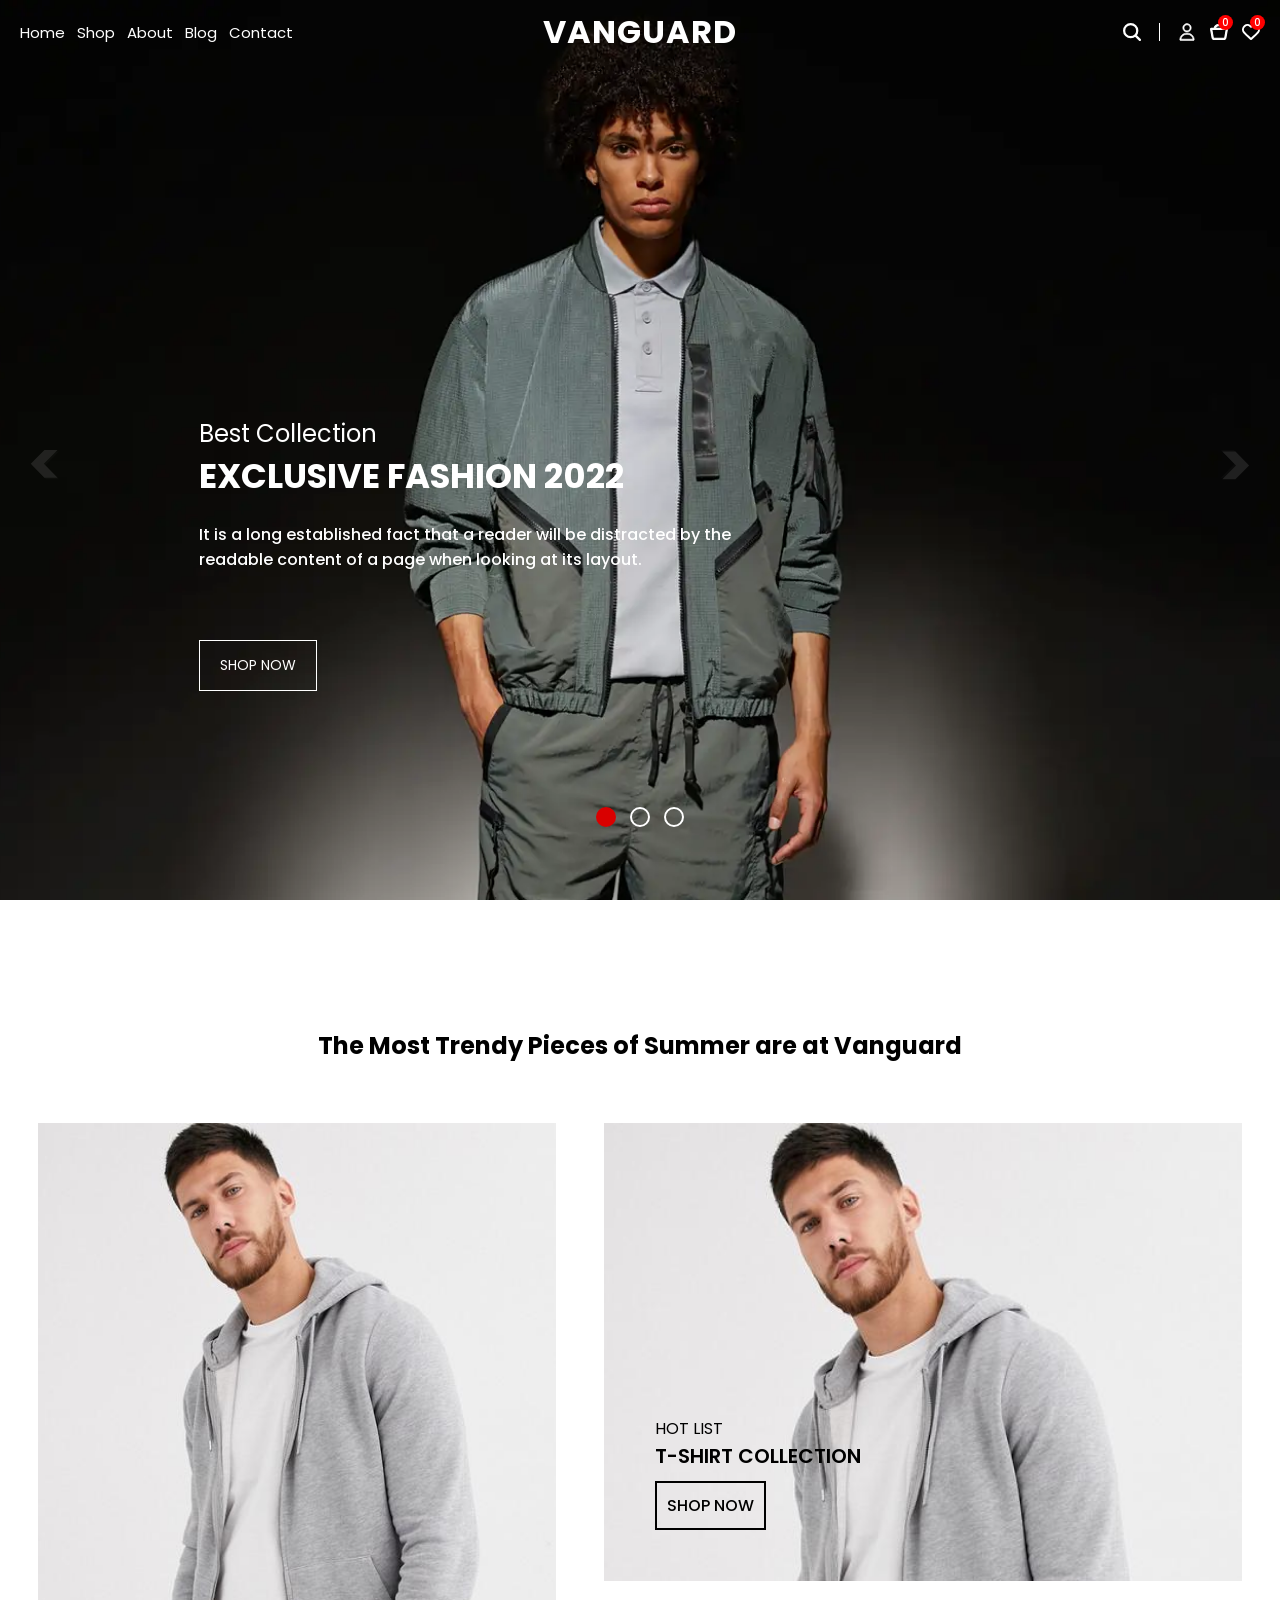
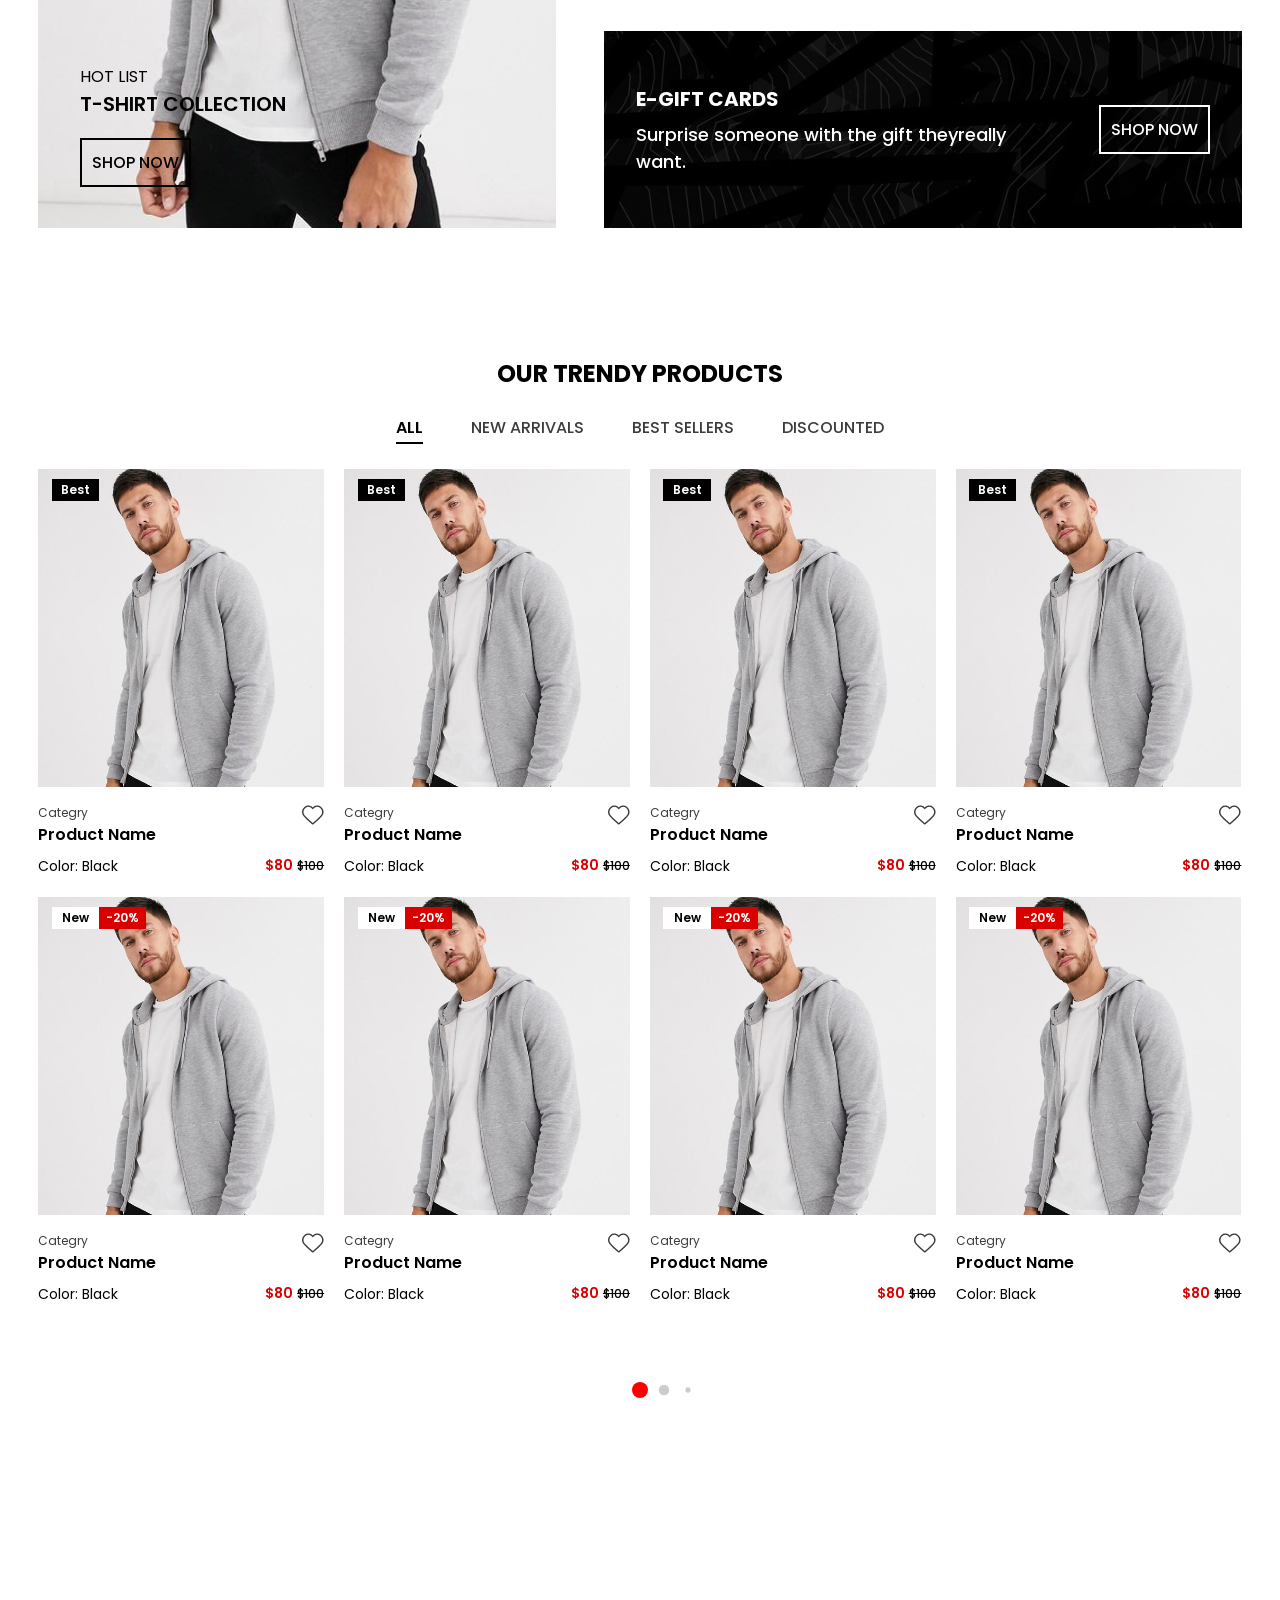
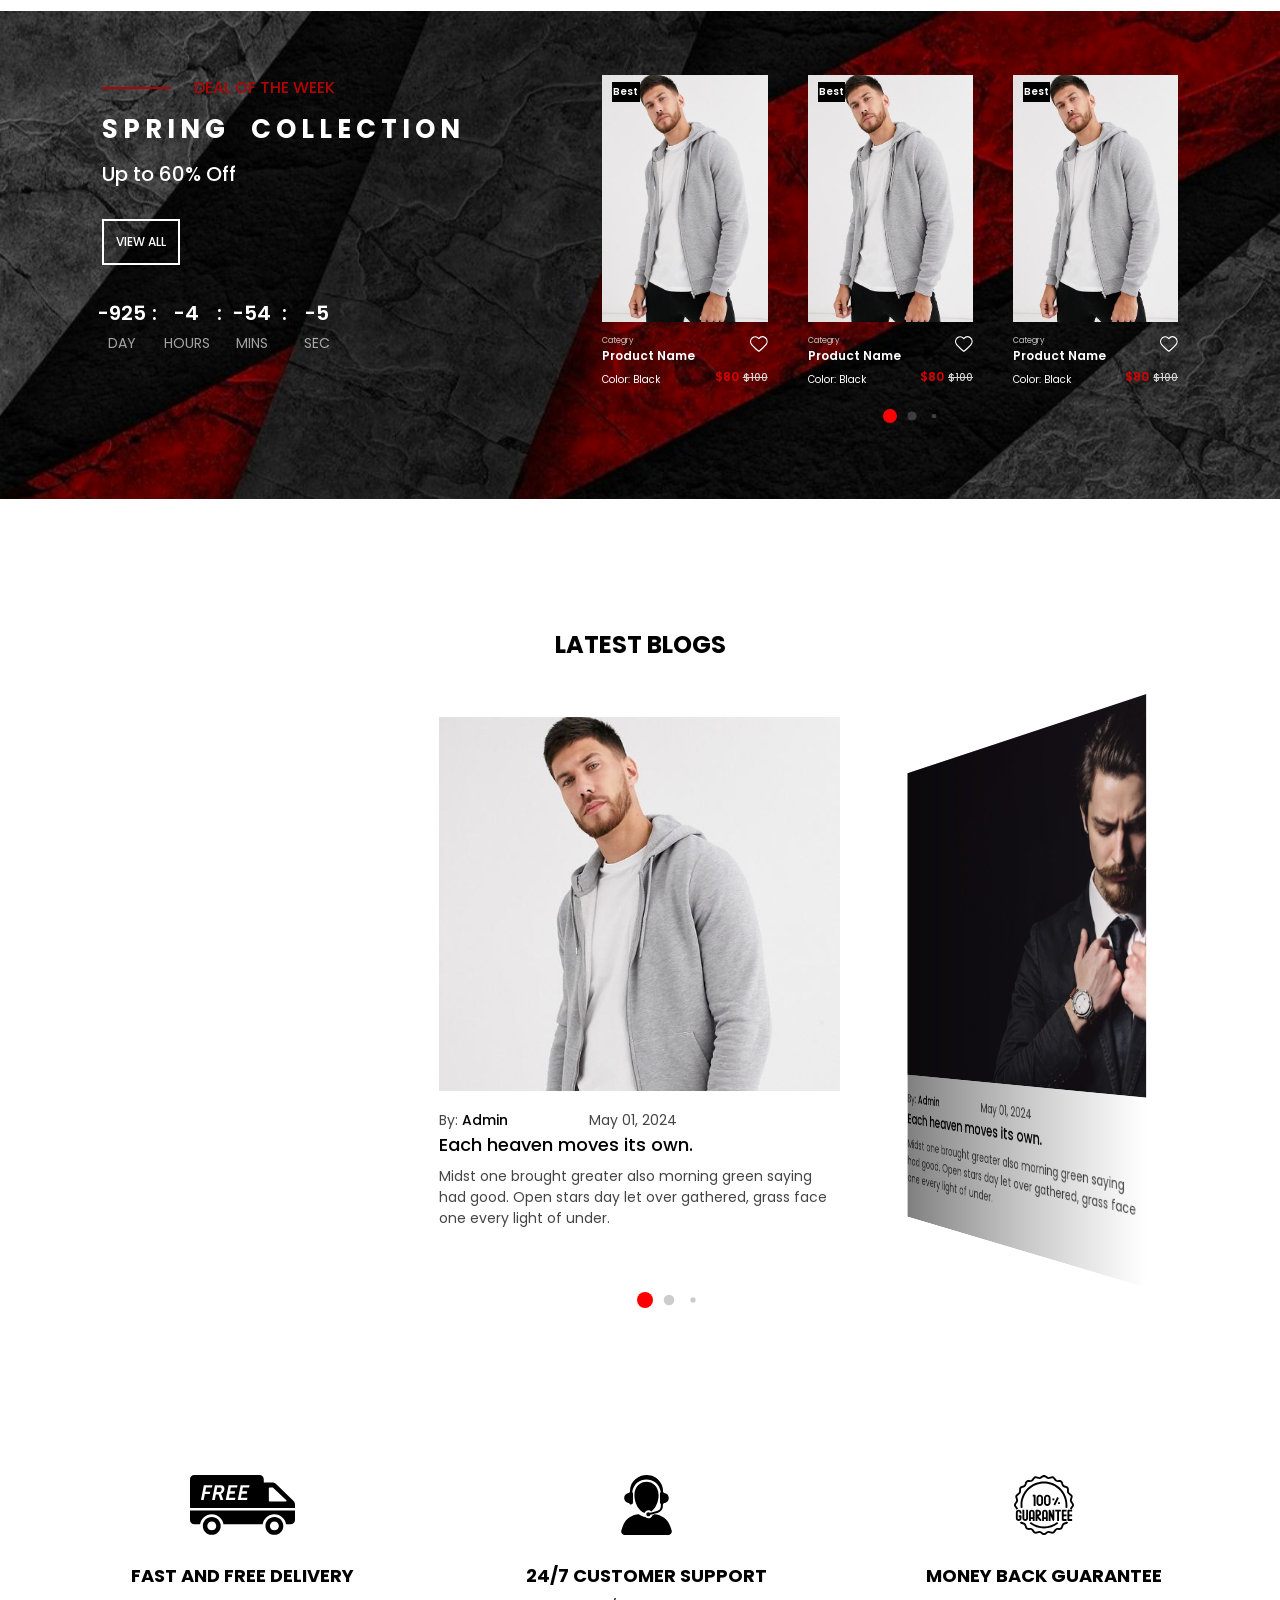
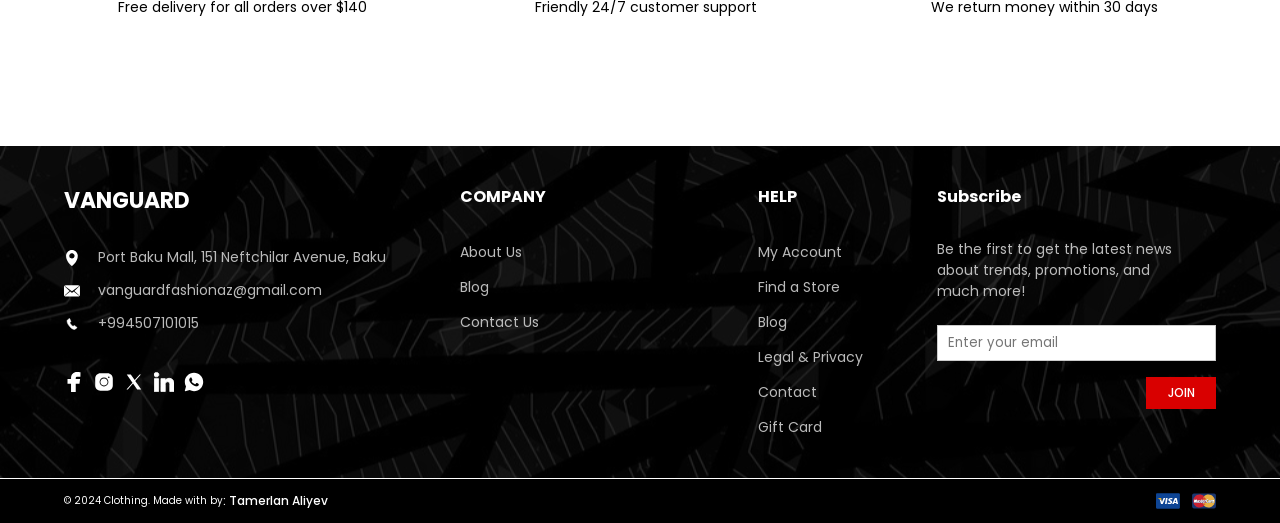
==== commit aa49dbac: "Finshed" ====
--- a/index.html
+++ b/index.html
@@ -4,483 +4,521 @@
 <head>
     <meta charset="UTF-8">
     <meta name="viewport" content="width=device-width, initial-scale=1.0">
-
+    <meta name="description"
+        content="Our men's activewear brand offers performance-driven, stylish clothes for workouts, running, and everyday comfort. Explore our moisture-wicking shirts, breathable pants, and gym shorts with pockets.">
+    <meta name="keywords"
+        content="men's activewear, men's moisture-wicking shirts, men's breathable workout pants, men's gym shorts with pockets, men's activewear Baku">
+    <meta name="robots" content="index, follow">
+    <meta name="author" content="Men's Activewear Brand">
+    <!-- Open Graph meta tags -->
+    <meta property="og:title" content="Vanguard: Men's Activewear | Stylish Performance Clothing">
+    <meta property="og:description"
+        content="Our men's activewear brand offers performance-driven, stylish clothes for workouts, running, and everyday comfort. Explore our moisture-wicking shirts, breathable pants, and gym shorts with pockets.">
+    <meta property="og:type" content="website">
+    <meta property="og:url" content="https://vanguardaz.netlify.app/">
+    <meta property="og:image" content="https://vanguardaz.netlify.app//images/logo.png">
+    <!-- Twitter Card meta tags -->
+    <meta name="twitter:card" content="summary_large_image">
+    <meta name="twitter:title" content="Vanguard: Men's Activewear | Stylish Performance Clothing">
+    <meta name="twitter:description"
+        content="Our men's activewear brand offers performance-driven, stylish clothes for workouts, running, and everyday comfort. Explore our moisture-wicking shirts, breathable pants, and gym shorts with pockets.">
+    <meta name="twitter:image" content="https://vanguardaz.netlify.app//images/logo.png">
+    <!-- Geo Meta Tags -->
+    <meta name="geo.region" content="AZ" />
+    <meta name="geo.placename" content="Baku" />
+    <!-- Facebook Meta Tags -->
+    <meta property="fb:app_id" content="YOUR_FACEBOOK_APP_ID">
+    <!-- Instagram Meta Tags -->
+    <meta property="instgram:card" content="summary_large_image">
+    <meta property="instgram:title" content="Vanguard: Men's Activewear | Stylish Performance Clothing">
+    <meta property="instgram:description"
+        content="Our men's activewear brand offers performance-driven, stylish clothes for workouts, running, and everyday comfort. Explore our moisture-wicking shirts, breathable pants, and gym shorts with pockets.">
+    <meta property="instgram:image" content="https://vanguardaz.netlify.app//images/logo.png">
+    <!-- Canonical URL -->
+    <link rel="canonical" href="https://vanguardaz.netlify.app/" />
+    <!-- Favicon -->
+    <link rel="preconnect" href="https://fonts.googleapis.com">
+    <link rel="preconnect" href="https://fonts.gstatic.com" crossorigin>
+    <link
+        href="https://fonts.googleapis.com/css2?family=Manrope&family=Poppins:ital,wght@0,100;0,200;0,300;0,400;0,500;0,600;0,700;0,800;0,900;1,100;1,200;1,300;1,400;1,500;1,600;1,700;1,800;1,900&display=swap"
+        rel="stylesheet">
     <!-- Link Swiper's CSS -->
     <link rel="stylesheet" href="/cilent/assets/css/swiper-bundle.min.css">
-
     <link rel="stylesheet" href="/cilent/assets/css/index.css">
     <link rel="stylesheet" href="/cilent/assets/css/home.css">
+    <!-- Favicon -->
+    <link rel="icon" href="/cilent/assets/icons/small-logo.svg" sizes="192x192" type="image/x-icon" />
     <title>Vanguard</title>
 </head>
-
 <body>
 
     <!-- ================================
         HEADER    -    START
 ===================================== -->
-<header>
-
-    <div class="header-info">
-
-        <div class="page-list">
-
-            <a class="bur-menu" href="#">
-                <img src="/cilent/assets/icons/burger-menu.svg" alt="">
-            </a>
-
-            <nav class="pages-pc">
+    <header>
+
+        <div class="header-info">
+
+            <div class="page-list">
+
+                <a class="bur-menu" href="#">
+                    <img src="/cilent/assets/icons/burger-menu.svg" alt="">
+                </a>
+
+                <nav class="pages-pc">
+                    <ul>
+                        <li><a href="/index.html">Home</a></li>
+                        <li><a href="/shop.html">Shop</a></li>
+                        <li><a href="/about.html">About</a></li>
+                        <li><a href="/blog.html">Blog</a></li>
+                        <li><a href="/contact.html">Contact</a></li>
+                    </ul>
+                </nav>
+
+            </div>
+
+            <div class="brand-logo">
+                <a href="/index.html">VANGUARD</a>
+            </div>
+
+            <div class="header-icons">
+
+                <a class="i-search" href="#">
+                    <img src="/cilent/assets/icons/search.svg" alt="">
+                </a>
+
+                <div class="arrow"></div>
+
+                <div class="icons-right">
+
+                    <a class="i-user" href="#">
+                        <img src="/cilent/assets/icons/user.svg" alt="">
+                    </a>
+                    <a class="i-basket" href="#">
+                        <img src="/cilent/assets/icons/basket.svg" alt="">
+                        <sup>0</sup>
+                    </a>
+                    <a class="i-wish" href="#">
+                        <img src="/cilent/assets/icons/wish.svg" alt="">
+                        <sup>0</sup>
+                    </a>
+
+                </div>
+            </div>
+
+        </div>
+
+
+
+        <div class="searchs">
+
+
+            <div class="basket-list">
+
+
+                <div class="basket-header">
+                    <h4>SHOPPING BAG ( <span>1</span> )</h4>
+                    <a class="basket-close" href="#">
+                        <img src="/cilent/assets/icons/close-black.svg" alt="">
+                    </a>
+                </div>
+
+                <div class="basket-product-list">
+
+                    <ul>
+
+                        <li>
+
+                            <div class="basket-prod" href="#">
+
+                                <div class="basket-prod-info">
+
+                                    <a href="№" class="basket-prod-image">
+                                        <img src="/cilent/assets/images/products/product.jpg" alt="product.jpg">
+                                    </a>
+
+                                    <div class="basket-prod-detail">
+
+                                        <div class="prod-info-name">
+                                            <a href="#">
+                                                Product Name
+                                            </a>
+                                            <p>Color: Default</p>
+                                            <p>Size: Default</p>
+                                        </div>
+
+
+                                        <div class="basket-prices-count-input">
+
+                                            <div class="basket-con-inpt">
+
+                                                <div class="basket-quantity-box">
+
+                                                    <div class="basket-quantity minus">
+                                                        <i class="fa-solid fa-minus"></i>
+                                                    </div>
+
+                                                    <input type="number" value="1">
+
+                                                    <div class="basket-quantity plus">
+                                                        <i class="fa-solid fa-plus"></i>
+                                                    </div>
+
+                                                </div>
+
+                                            </div>
+
+
+                                            <div class="cart-prices item">
+                                                <span class="sell-price dis" id="sell-price">$80</span>
+                                                <del class="sell-price dis-price">$100</del>
+
+                                                <!-- <span class="sell-price sell" id="sell-price">$100 </span> -->
+                                            </div>
+
+                                        </div>
+
+                                    </div>
+
+                                </div>
+
+                                <div class="basket-price-close">
+                                    <a>
+                                        <img class="basket-prod-close" src="/cilent/assets/icons/close-black.svg"
+                                            alt="">
+                                    </a>
+
+                                </div>
+
+
+                            </div>
+
+                        </li>
+
+                        <li>
+
+                            <div class="basket-prod" href="#">
+
+                                <div class="basket-prod-info">
+
+                                    <a href="№" class="basket-prod-image">
+                                        <img src="/cilent/assets/images/products/product.jpg" alt="product.jpg">
+                                    </a>
+
+                                    <div class="basket-prod-detail">
+
+                                        <div class="prod-info-name">
+                                            <a href="#">
+                                                Product Name
+                                            </a>
+                                            <p>Color: Default</p>
+                                            <p>Size: Default</p>
+                                        </div>
+
+
+                                        <div class="basket-prices-count-input">
+
+                                            <div class="basket-con-inpt">
+
+                                                <div class="basket-quantity-box">
+
+                                                    <div class="basket-quantity minus">
+                                                        <i class="fa-solid fa-minus"></i>
+                                                    </div>
+
+                                                    <input type="number" value="1">
+
+                                                    <div class="basket-quantity plus">
+                                                        <i class="fa-solid fa-plus"></i>
+                                                    </div>
+
+                                                </div>
+
+                                            </div>
+
+
+                                            <div class="cart-prices item">
+                                                <span class="sell-price dis" id="sell-price">$80</span>
+                                                <del class="sell-price dis-price">$100</del>
+
+                                                <!-- <span class="sell-price sell" id="sell-price">$100 </span> -->
+                                            </div>
+
+                                        </div>
+
+                                    </div>
+
+                                </div>
+
+                                <div class="basket-price-close">
+                                    <a>
+                                        <img class="basket-prod-close" src="/cilent/assets/icons/close-black.svg"
+                                            alt="">
+                                    </a>
+
+                                </div>
+
+
+                            </div>
+
+                        </li>
+
+
+                        <li>
+
+                            <div class="basket-prod" href="#">
+
+                                <div class="basket-prod-info">
+
+                                    <a href="№" class="basket-prod-image">
+                                        <img src="/cilent/assets/images/products/product.jpg" alt="product.jpg">
+                                    </a>
+
+                                    <div class="basket-prod-detail">
+
+                                        <div class="prod-info-name">
+                                            <a href="#">
+                                                Product Name
+                                            </a>
+                                            <p>Color: Default</p>
+                                            <p>Size: Default</p>
+                                        </div>
+
+
+                                        <div class="basket-prices-count-input">
+
+                                            <div class="basket-con-inpt">
+
+                                                <div class="basket-quantity-box">
+
+                                                    <div class="basket-quantity minus">
+                                                        <i class="fa-solid fa-minus"></i>
+                                                    </div>
+
+                                                    <input type="number" value="1">
+
+                                                    <div class="basket-quantity plus">
+                                                        <i class="fa-solid fa-plus"></i>
+                                                    </div>
+
+                                                </div>
+
+                                            </div>
+
+
+                                            <div class="cart-prices item">
+                                                <!-- <span class="sell-price dis" id="sell-price">$80</span> -->
+                                                <!-- <del class="sell-price dis-price">$100</del> -->
+
+                                                <span class="sell-price sell" id="sell-price-sell">$100</span>
+                                            </div>
+
+                                        </div>
+
+                                    </div>
+
+                                </div>
+
+                                <div class="basket-price-close">
+                                    <a>
+                                        <img class="basket-prod-close" src="/cilent/assets/icons/close-black.svg"
+                                            alt="">
+                                    </a>
+
+                                </div>
+
+
+                            </div>
+
+                        </li>
+
+
+
+
+                    </ul>
+
+                </div>
+
+
+                <div class="basket-view">
+
+                    <div class="bastek-total-price">
+                        <p>SUBTOTAL:</p>
+                        <div class="basket-total-prices">
+
+                            <span class="sell-price dis" id="sell-price">$80</span>
+                            <del class="sell-price dis-price">$100</del>
+
+                            <!-- <span class="sell-price sell" id="sell-price">$100 </span> -->
+                        </div>
+                    </div>
+
+
+
+
+                    <div class="basket-buttons">
+                        <a class="basket-viewcart" href="/basket.html">VIEW CART</a>
+                        <a class="basket-checkout" href="/checkout.html">CHECKOUT</a>
+                    </div>
+                </div>
+
+            </div>
+
+            <div class="user-info">
+                <h3>User Name</h3>
+                <ul>
+                    <li><a href="#">My Account</a></li>
+                    <li><a href="#">Basket</a></li>
+                    <li><a href="#">Wish List</a></li>
+                    <li><a href="#">Log Out</a></li>
+                    <li><a href="#">Login</a></li>
+                    <li><a href="#">Register</a></li>
+                </ul>
+                <h4><a class="go-admin" href="#">Go To Admin</a></h4>
+            </div>
+
+            <div class="search-list">
+                <input type="text" placeholder="Search...">
+
+                <ul>
+
+                    <li>
+                        <a class="product-list" href="#">
+                            <div class="search-prod-img">
+                                <img src="/cilent/assets/images/products/product.jpg" alt="search-prod-img">
+                            </div>
+                            <div class="search-prod-info">
+                                <div class="prod-name">
+                                    <p>Category</p>
+                                    <h3>Product Productc</h3>
+                                </div>
+                                <div class="prod-price">
+                                    <span class="sell-price">$100</span>
+                                </div>
+                            </div>
+                        </a>
+                    </li>
+                    <li>
+                        <a class="product-list" href="#">
+                            <div class="search-prod-img">
+                                <img src="/cilent/assets/images/products/product.jpg" alt="search-prod-img">
+                            </div>
+                            <div class="search-prod-info">
+                                <div class="prod-name">
+                                    <p>Category</p>
+                                    <h3>Product Productc</h3>
+                                </div>
+                                <div class="prod-price">
+                                    <span class="sell-price">$100</span>
+                                </div>
+                            </div>
+                        </a>
+                    </li>
+                    <li>
+                        <a class="product-list" href="#">
+                            <div class="search-prod-img">
+                                <img src="/cilent/assets/images/products/product.jpg" alt="search-prod-img">
+                            </div>
+                            <div class="search-prod-info">
+                                <div class="prod-name">
+                                    <p>Category</p>
+                                    <h3>Product Productc</h3>
+                                </div>
+                                <div class="prod-price">
+                                    <span class="sell-price">$100</span>
+                                </div>
+                            </div>
+                        </a>
+                    </li>
+                    <li>
+                        <a class="product-list" href="#">
+                            <div class="search-prod-img">
+                                <img src="/cilent/assets/images/products/product.jpg" alt="search-prod-img">
+                            </div>
+                            <div class="search-prod-info">
+                                <div class="prod-name">
+                                    <p>Category</p>
+                                    <h3>Product Productc</h3>
+                                </div>
+                                <div class="prod-price">
+                                    <span class="sell-price">$100</span>
+                                </div>
+                            </div>
+                        </a>
+                    </li>
+                    <li>
+                        <a class="product-list" href="#">
+                            <div class="search-prod-img">
+                                <img src="/cilent/assets/images/products/product.jpg" alt="search-prod-img">
+                            </div>
+                            <div class="search-prod-info">
+                                <div class="prod-name">
+                                    <p>Category</p>
+                                    <h3>Product Productc</h3>
+                                </div>
+                                <div class="prod-price">
+                                    <span class="sell-price">$100</span>
+                                </div>
+                            </div>
+                        </a>
+                    </li>
+                    <li>
+                        <a class="product-list" href="#">
+                            <div class="search-prod-img">
+                                <img src="/cilent/assets/images/products/product.jpg" alt="search-prod-img">
+                            </div>
+                            <div class="search-prod-info">
+                                <div class="prod-name">
+                                    <p>Category</p>
+                                    <h3>Product Productc</h3>
+                                </div>
+                                <div class="prod-price">
+                                    <span class="sell-price">$100</span>
+                                </div>
+                            </div>
+                        </a>
+                    </li>
+                    <li>
+                        <a class="product-list" href="#">
+                            <div class="search-prod-img">
+                                <img src="/cilent/assets/images/products/product.jpg" alt="search-prod-img">
+                            </div>
+                            <div class="search-prod-info">
+                                <div class="prod-name">
+                                    <p>Category</p>
+                                    <h3>Product Productc</h3>
+                                </div>
+                                <div class="prod-price">
+                                    <span class="dis-price">$80 <del class="sel-price">100</del></span>
+                                </div>
+                            </div>
+                        </a>
+                    </li>
+
+                </ul>
+            </div>
+
+            <nav class="pages-mobile">
+
+                <a class="pages-close" href="#"><img src="/cilent/assets/icons/x-button.svg" alt=""></a>
+
                 <ul>
                     <li><a href="/index.html">Home</a></li>
                     <li><a href="/about.html">About</a></li>
                     <li><a href="/blog.html">Blog</a></li>
                     <li><a href="/contact.html">Contact</a></li>
+                    <li><a href="/basket.html">Basket</a></li>
+                    <li><a href="/account.html">Wish List</a></li>
+                    <li><a href="/account.html">My Account </a></li>
+                    <li><a href="/cilent/contact.php">Log Out</a></li>
+                    <li><a href="/login.html">Login</a></li>
+                    <li><a href="/register.html">Register</a></li>
                 </ul>
             </nav>
 
         </div>
 
-        <div class="brand-logo">
-            <a href="/index.html">VANGUARD</a>
-        </div>
-
-        <div class="header-icons">
-
-            <a class="i-search" href="#">
-                <img src="/cilent/assets/icons/search.svg" alt="">
-            </a>
-
-            <div class="arrow"></div>
-
-            <div class="icons-right">
-
-                <a class="i-user" href="#">
-                    <img src="/cilent/assets/icons/user.svg" alt="">
-                </a>
-                <a class="i-basket" href="#">
-                    <img src="/cilent/assets/icons/basket.svg" alt="">
-                    <sup>0</sup>
-                </a>
-                <a class="i-wish" href="#">
-                    <img src="/cilent/assets/icons/wish.svg" alt="">
-                    <sup>0</sup>
-                </a>
-
-            </div>
-        </div>
-
-    </div>
-
-
-
-    <div class="searchs">
-
-
-        <div class="basket-list">
-
-
-            <div class="basket-header">
-                <h4>SHOPPING BAG ( <span>1</span> )</h4>
-                <a class="basket-close" href="#">
-                    <img src="/cilent/assets/icons/close-black.svg" alt="">
-                </a>
-            </div>
-
-            <div class="basket-product-list">
-
-                <ul>
-
-                    <li>
-
-                        <div class="basket-prod" href="#">
-
-                            <div class="basket-prod-info">
-
-                                <a href="№" class="basket-prod-image">
-                                    <img src="/cilent/assets/images/products/product.jpg" alt="product.jpg">
-                                </a>
-
-                                <div class="basket-prod-detail">
-
-                                    <div class="prod-info-name">
-                                        <a href="#">
-                                            Product Name
-                                        </a>
-                                        <p>Color: Default</p>
-                                        <p>Size: Default</p>
-                                    </div>
-
-
-                                    <div class="basket-prices-count-input">
-
-                                        <div class="basket-con-inpt">
-
-                                            <div class="basket-quantity-box">
-
-                                                <div class="basket-quantity minus">
-                                                    <i class="fa-solid fa-minus"></i>
-                                                </div>
-
-                                                <input type="number" value="1">
-
-                                                <div class="basket-quantity plus">
-                                                    <i class="fa-solid fa-plus"></i>
-                                                </div>
-
-                                            </div>
-
-                                        </div>
-
-
-                                        <div class="cart-prices item">
-                                            <span class="sell-price dis" id="sell-price">$80</span>
-                                            <del class="sell-price dis-price">$100</del>
-
-                                            <!-- <span class="sell-price sell" id="sell-price">$100 </span> -->
-                                        </div>
-
-                                    </div>
-
-                                </div>
-
-                            </div>
-
-                            <div class="basket-price-close">
-                                <a>
-                                    <img class="basket-prod-close" src="/cilent/assets/icons/close-black.svg"
-                                        alt="">
-                                </a>
-
-                            </div>
-
-
-                        </div>
-
-                    </li>
-
-                    <li>
-
-                        <div class="basket-prod" href="#">
-
-                            <div class="basket-prod-info">
-
-                                <a href="№" class="basket-prod-image">
-                                    <img src="/cilent/assets/images/products/product.jpg" alt="product.jpg">
-                                </a>
-
-                                <div class="basket-prod-detail">
-
-                                    <div class="prod-info-name">
-                                        <a href="#">
-                                            Product Name
-                                        </a>
-                                        <p>Color: Default</p>
-                                        <p>Size: Default</p>
-                                    </div>
-
-
-                                    <div class="basket-prices-count-input">
-
-                                        <div class="basket-con-inpt">
-
-                                            <div class="basket-quantity-box">
-
-                                                <div class="basket-quantity minus">
-                                                    <i class="fa-solid fa-minus"></i>
-                                                </div>
-
-                                                <input type="number" value="1">
-
-                                                <div class="basket-quantity plus">
-                                                    <i class="fa-solid fa-plus"></i>
-                                                </div>
-
-                                            </div>
-
-                                        </div>
-
-
-                                        <div class="cart-prices item">
-                                            <span class="sell-price dis" id="sell-price">$80</span>
-                                            <del class="sell-price dis-price">$100</del>
-
-                                            <!-- <span class="sell-price sell" id="sell-price">$100 </span> -->
-                                        </div>
-
-                                    </div>
-
-                                </div>
-
-                            </div>
-
-                            <div class="basket-price-close">
-                                <a>
-                                    <img class="basket-prod-close" src="/cilent/assets/icons/close-black.svg"
-                                        alt="">
-                                </a>
-
-                            </div>
-
-
-                        </div>
-
-                    </li>
-
-
-                    <li>
-
-                        <div class="basket-prod" href="#">
-
-                            <div class="basket-prod-info">
-
-                                <a href="№" class="basket-prod-image">
-                                    <img src="/cilent/assets/images/products/product.jpg" alt="product.jpg">
-                                </a>
-
-                                <div class="basket-prod-detail">
-
-                                    <div class="prod-info-name">
-                                        <a href="#">
-                                            Product Name
-                                        </a>
-                                        <p>Color: Default</p>
-                                        <p>Size: Default</p>
-                                    </div>
-
-
-                                    <div class="basket-prices-count-input">
-
-                                        <div class="basket-con-inpt">
-
-                                            <div class="basket-quantity-box">
-
-                                                <div class="basket-quantity minus">
-                                                    <i class="fa-solid fa-minus"></i>
-                                                </div>
-
-                                                <input type="number" value="1">
-
-                                                <div class="basket-quantity plus">
-                                                    <i class="fa-solid fa-plus"></i>
-                                                </div>
-
-                                            </div>
-
-                                        </div>
-
-
-                                        <div class="cart-prices item">
-                                            <!-- <span class="sell-price dis" id="sell-price">$80</span> -->
-                                            <!-- <del class="sell-price dis-price">$100</del> -->
-
-                                            <span class="sell-price sell" id="sell-price-sell">$100</span>
-                                        </div>
-
-                                    </div>
-
-                                </div>
-
-                            </div>
-
-                            <div class="basket-price-close">
-                                <a>
-                                    <img class="basket-prod-close" src="/cilent/assets/icons/close-black.svg"
-                                        alt="">
-                                </a>
-
-                            </div>
-
-
-                        </div>
-
-                    </li>
-
-
-
-
-                </ul>
-
-            </div>
-
-
-            <div class="basket-view">
-
-                <div class="bastek-total-price">
-                    <p>SUBTOTAL:</p>
-                    <div class="basket-total-prices">
-
-                        <span class="sell-price dis" id="sell-price">$80</span>
-                        <del class="sell-price dis-price">$100</del>
-
-                        <!-- <span class="sell-price sell" id="sell-price">$100 </span> -->
-                    </div>
-                </div>
-
-
-
-
-                <div class="basket-buttons">
-                    <a class="basket-viewcart" href="/basket.html">VIEW CART</a>
-                    <a class="basket-checkout" href="/checkout.html">CHECKOUT</a>
-                </div>
-            </div>
-
-        </div>
-
-        <div class="user-info">
-            <h3>User Name</h3>
-            <ul>
-                <li><a href="#">My Account</a></li>
-                <li><a href="#">Basket</a></li>
-                <li><a href="#">Wish List</a></li>
-                <li><a href="#">Log Out</a></li>
-                <li><a href="#">Login</a></li>
-                <li><a href="#">Register</a></li>
-            </ul>
-            <h4><a class="go-admin" href="#">Go To Admin</a></h4>
-        </div>
-
-        <div class="search-list">
-            <input type="text" placeholder="Search...">
-
-            <ul>
-
-                <li>
-                    <a class="product-list" href="#">
-                        <div class="search-prod-img">
-                            <img src="/cilent/assets/images/products/product.jpg" alt="search-prod-img">
-                        </div>
-                        <div class="search-prod-info">
-                            <div class="prod-name">
-                                <p>Category</p>
-                                <h3>Product Productc</h3>
-                            </div>
-                            <div class="prod-price">
-                                <span class="sell-price">$100</span>
-                            </div>
-                        </div>
-                    </a>
-                </li>
-                <li>
-                    <a class="product-list" href="#">
-                        <div class="search-prod-img">
-                            <img src="/cilent/assets/images/products/product.jpg" alt="search-prod-img">
-                        </div>
-                        <div class="search-prod-info">
-                            <div class="prod-name">
-                                <p>Category</p>
-                                <h3>Product Productc</h3>
-                            </div>
-                            <div class="prod-price">
-                                <span class="sell-price">$100</span>
-                            </div>
-                        </div>
-                    </a>
-                </li>
-                <li>
-                    <a class="product-list" href="#">
-                        <div class="search-prod-img">
-                            <img src="/cilent/assets/images/products/product.jpg" alt="search-prod-img">
-                        </div>
-                        <div class="search-prod-info">
-                            <div class="prod-name">
-                                <p>Category</p>
-                                <h3>Product Productc</h3>
-                            </div>
-                            <div class="prod-price">
-                                <span class="sell-price">$100</span>
-                            </div>
-                        </div>
-                    </a>
-                </li>
-                <li>
-                    <a class="product-list" href="#">
-                        <div class="search-prod-img">
-                            <img src="/cilent/assets/images/products/product.jpg" alt="search-prod-img">
-                        </div>
-                        <div class="search-prod-info">
-                            <div class="prod-name">
-                                <p>Category</p>
-                                <h3>Product Productc</h3>
-                            </div>
-                            <div class="prod-price">
-                                <span class="sell-price">$100</span>
-                            </div>
-                        </div>
-                    </a>
-                </li>
-                <li>
-                    <a class="product-list" href="#">
-                        <div class="search-prod-img">
-                            <img src="/cilent/assets/images/products/product.jpg" alt="search-prod-img">
-                        </div>
-                        <div class="search-prod-info">
-                            <div class="prod-name">
-                                <p>Category</p>
-                                <h3>Product Productc</h3>
-                            </div>
-                            <div class="prod-price">
-                                <span class="sell-price">$100</span>
-                            </div>
-                        </div>
-                    </a>
-                </li>
-                <li>
-                    <a class="product-list" href="#">
-                        <div class="search-prod-img">
-                            <img src="/cilent/assets/images/products/product.jpg" alt="search-prod-img">
-                        </div>
-                        <div class="search-prod-info">
-                            <div class="prod-name">
-                                <p>Category</p>
-                                <h3>Product Productc</h3>
-                            </div>
-                            <div class="prod-price">
-                                <span class="sell-price">$100</span>
-                            </div>
-                        </div>
-                    </a>
-                </li>
-                <li>
-                    <a class="product-list" href="#">
-                        <div class="search-prod-img">
-                            <img src="/cilent/assets/images/products/product.jpg" alt="search-prod-img">
-                        </div>
-                        <div class="search-prod-info">
-                            <div class="prod-name">
-                                <p>Category</p>
-                                <h3>Product Productc</h3>
-                            </div>
-                            <div class="prod-price">
-                                <span class="dis-price">$80 <del class="sel-price">100</del></span>
-                            </div>
-                        </div>
-                    </a>
-                </li>
-
-            </ul>
-        </div>
-
-        <nav class="pages-mobile">
-
-            <a class="pages-close" href="#"><img src="/cilent/assets/icons/x-button.svg" alt=""></a>
-
-            <ul>
-                <li><a href="/index.html">Home</a></li>
-                <li><a href="/about.html">About</a></li>
-                <li><a href="/blog.html">Blog</a></li>
-                <li><a href="/contact.html">Contact</a></li>
-                <li><a href="/basket.html">Basket</a></li>
-                <li><a href="/account.html">Wish List</a></li>
-                <li><a href="/account.html">My Account </a></li>
-                <li><a href="/cilent/contact.php">Log Out</a></li>
-                <li><a href="/login.html">Login</a></li>
-                <li><a href="/register.html">Register</a></li>
-            </ul>
-        </nav>
-
-    </div>
-
-</header>
+    </header>
     <!-- ================================
         HEADER    -    END
 ===================================== -->
@@ -570,63 +608,60 @@
         <section class="section collection">
 
             <h1>The Most Trendy Pieces of Summer are at Vanguard</h1>
+
+
             <div class="collection-area">
 
-
-                <div class="collection-list">
-
-                    <div class="list-one" style="background-image: url(/cilent/assets/images/products/product.jpg);">
-                        <div class="list-one-card">
-
-                            <div class="list-one-info">
+                <div class="list-one" style="background-image: url(/cilent/assets/images/products/product.jpg);">
+                    <div class="list-one-card">
+
+                        <div class="list-one-info">
+                            <P>HOT LIST</P>
+                            <a href="#">T-SHIRT COLLECTION</a>
+                        </div>
+
+                        <div class="one-btn">
+                            <a>SHOP NOW</a>
+                        </div>
+
+                    </div>
+                </div>
+
+                <div class="list-two">
+
+                    <div class="list-two-product"
+                        style="background-image: url(/cilent/assets/images/products/product.jpg);">
+
+
+                        <div class="list-two-card">
+
+                            <div class="list-two-info">
                                 <P>HOT LIST</P>
-                                <a href="#">T-SHIRT COLLECTION</a>
-                            </div>
-
-                            <div class="one-btn">
-                                <a href="#">SHOP NOW</a>
-                            </div>
-
-                        </div>
-                    </div>
-
-                    <div class="list-two">
-
-                        <div class="list-two-product"
-                            style="background-image: url(/cilent/assets/images/products/product.jpg);">
-
-
-                            <div class="list-two-card">
-
-                                <div class="list-two-info">
-                                    <P>HOT LIST</P>
-                                    <a href="#">T-SHIRT COLLECTION</a>
-                                </div>
-
-                                <div class="two-btn">
-                                    <a href="#">SHOP NOW</a>
-                                </div>
-
-                            </div>
-
-                        </div>
-
-
-                        <div class="list-two-gift"
-                            style="background-image: url(/cilent/assets/images/settings/bg-2.svg);">
-
-                            <div class="gift-info">
-                                <a href="#">E-GIFT CARDS</a>
-                                <a href="#">Surprise someone with the gift theyreally want.</a>
-                            </div>
-
-                            <a class="shop-btn" href="#">SHOP NOW</a>
-
-                        </div>
+                                <a>T-SHIRT COLLECTION</a>
+                            </div>
+
+                            <div class="two-btn">
+                                <a>SHOP NOW</a>
+                            </div>
+
+                        </div>
+
+                    </div>
+
+
+                    <div class="list-two-gift" style="background-image: url(/cilent/assets/images/settings/bg-2.svg);">
+
+                        <div class="gift-info">
+                            <a>E-GIFT CARDS</a>
+                            <a>Surprise someone with the gift theyreally want.</a>
+                        </div>
+
+                        <a class="shop-btn">SHOP NOW</a>
 
                     </div>
 
                 </div>
+
 
             </div>
 
@@ -649,607 +684,1142 @@
 
                 <h2>OUR TRENDY PRODUCTS</h2>
                 <ul class="trendy-list">
-                    <li><a data-name="all" class="active" href="#">ALL</a></li>
-                    <li><a data-name="newarrivals" class="" href="#">NEW ARRIVALS</a></li>
-                    <li><a data-name="bestsellers" class="" href="#">BEST SELLERS</a></li>
-                    <li><a data-name="discounted" class="" href="#">DISCOUNTED</a></li>
+                    <li><a data-name="all" class="active">ALL</a></li>
+                    <li><a data-name="newarrivals" class="">NEW ARRIVALS</a></li>
+                    <li><a data-name="bestsellers" class="">BEST SELLERS</a></li>
+                    <li><a data-name="discounted" class="">DISCOUNTED</a></li>
                 </ul>
 
             </div>
 
 
+
+
+
+
             <!-- ***** TRENDY * ALL * - Start ***** -->
 
             <!-- Swiper -->
-            <div class="swiper mySwiper all active">
-
-                <div class="swiper-wrapper trendy-product-list">
-
-                    <div class="swiper-slide trendy-product">
-
-
-                        <div class="product-image">
-                            <a class="prod-img" href="#">
-                                <img src="/cilent/assets/images/products/product.jpg" alt="">
-                            </a>
-
-                            <!-- <a class="offer new" href="#">New</a> -->
-                            <a class="offer dis" href="#">-20%</a>
-                            <!-- <a class="offer best" href="#">Best</a> -->
-                            <a class="prod-add" href="#">ADD TO CART</a>
-                        </div>
-
-                        <div class="product-info">
-                            <div class="product-name">
-                                <a class="prod-cat" href="#">Category</a>
-                                <a class="prod-name" href="#">Product Name</a>
-                                <span class="dis-price">$80 <del class="sel-price">100</del></span>
-                                <!-- <span class="sell-price">$80</span> -->
-                            </div>
-
-                            <a class="wish" href="#">
-                                <!-- <img class="bskt" src="/cilent/assets/icons/basket-black.svg" alt=""> -->
-                                <img class="wsh" src="/cilent/assets/icons/wish-icon.svg" alt="">
-                            </a>
-
-                            <!-- active wish icon -->
-                            <!-- <a class="wish active" href="#">
-                                <img src="/cilent/assets/icons/wish-icon-active.svg" alt="">
-                            </a> -->
-                        </div>
-
-
-                    </div>
-
-
-
-                    <div class="swiper-slide trendy-product">
-
-
-                        <div class="product-image">
-                            <a class="prod-img" href="#">
-                                <img src="/cilent/assets/images/products/product.jpg" alt="">
-                            </a>
-
-                            <a class="prod-add" href="#">ADD TO CART</a>
-                        </div>
-
-                        <div class="product-info">
-                            <div class="product-name">
-                                <a class="prod-cat" href="#">Category</a>
-                                <a class="prod-name" href="#">Product Name</a>
-                                <span class="dis-price">$80 <del class="sel-price">100</del></span>
-                                <!-- <span class="sell-price">$80</span> -->
-                            </div>
-
-                            <a class="wish" href="#">
-                                <img class="wsh" src="/cilent/assets/icons/wish-icon.svg" alt="">
-                            </a>
-
-                            <!-- active wish icon -->
-                            <!-- <a class="wish active" href="#">
-                                <img src="/cilent/assets/icons/wish-icon-active.svg" alt="">
-                            </a> -->
-                        </div>
-
-
-                    </div>
-
-                    <div class="swiper-slide trendy-product">
-
-
-                        <div class="product-image">
-                            <a class="prod-img" href="#">
-                                <img src="/cilent/assets/images/products/product.jpg" alt="">
-                            </a>
-
-                            <a class="prod-add" href="#">ADD TO CART</a>
-                        </div>
-
-                        <div class="product-info">
-                            <div class="product-name">
-                                <a class="prod-cat" href="#">Category</a>
-                                <a class="prod-name" href="#">Product Name</a>
-                                <!-- <span class="dis-price">$80 <del class="sel-price">100</del></span> -->
-                                <span class="sell-price">$80</span>
-                            </div>
-
-                            <a class="wish" href="#">
-                                <!-- <img class="bskt" src="/cilent/assets/icons/basket-black.svg" alt=""> -->
-
-                                <img class="wsh" src="/cilent/assets/icons/wish-icon.svg" alt="">
-                            </a>
-
-                            <!-- active wish icon -->
-                            <!-- <a class="wish active" href="#">
-                                <img src="/cilent/assets/icons/wish-icon-active.svg" alt="">
-                            </a> -->
-                        </div>
-
-
-                    </div>
-
-                    <div class="swiper-slide trendy-product">
-
-
-                        <div class="product-image">
-                            <a class="prod-img" href="#">
-                                <img src="/cilent/assets/images/products/slider-2.webp" alt="">
-                            </a>
-
-                            <a class="prod-add" href="#">ADD TO CART</a>
-                        </div>
-
-                        <div class="product-info">
-                            <div class="product-name">
-                                <a class="prod-cat" href="#">Category</a>
-                                <a class="prod-name" href="#">Product Name</a>
-                                <span class="dis-price">$80 <del class="sel-price">100</del></span>
-                                <!-- <span class="sell-price">$80</span> -->
-                            </div>
-
-                            <a class="wish" href="#">
-                                <!-- <img class="bskt" src="/cilent/assets/icons/basket-black.svg" alt=""> -->
-
-                                <img class="wsh" src="/cilent/assets/icons/wish-icon.svg" alt="">
-                            </a>
-
-                            <!-- active wish icon -->
-                            <!-- <a class="wish active" href="#">
-                                <img src="/cilent/assets/icons/wish-icon-active.svg" alt="">
-                            </a> -->
-                        </div>
-
-
-                    </div>
-
-                    <div class="swiper-slide trendy-product">
-
-
-                        <div class="product-image">
-                            <a class="prod-img" href="#">
-                                <img src="/cilent/assets/images/products/slider-3.webp" alt="">
-                            </a>
-
-                            <a class="prod-add" href="#">ADD TO CART</a>
-                        </div>
-
-                        <div class="product-info">
-                            <div class="product-name">
-                                <a class="prod-cat" href="#">Category</a>
-                                <a class="prod-name" href="#">Product Name</a>
-                                <span class="dis-price">$80 <del class="sel-price">100</del></span>
-                                <!-- <span class="sell-price">$80</span> -->
-                            </div>
-
-                            <a class="wish" href="#">
-                                <!-- <img class="bskt" src="/cilent/assets/icons/basket-black.svg" alt=""> -->
-
-                                <img class="wsh" src="/cilent/assets/icons/wish-icon.svg" alt="">
-                            </a>
-
-                            <!-- active wish icon -->
-                            <!-- <a class="wish active" href="#">
-                                <img src="/cilent/assets/icons/wish-icon-active.svg" alt="">
-                            </a> -->
-                        </div>
-
-
-                    </div>
-
-                    <div class="swiper-slide trendy-product">
-
-
-                        <div class="product-image">
-                            <a class="prod-img" href="#">
-                                <img src="/cilent/assets/images/products/slider-2.webp" alt="">
-                            </a>
-
-                            <a class="prod-add" href="#">ADD TO CART</a>
-                        </div>
-
-                        <div class="product-info">
-                            <div class="product-name">
-                                <a class="prod-cat" href="#">Category</a>
-                                <a class="prod-name" href="#">Product Name</a>
-                                <span class="dis-price">$80 <del class="sel-price">100</del></span>
-                                <!-- <span class="sell-price">$80</span> -->
-                            </div>
-
-                            <a class="wish" href="#">
-                                <!-- <img class="bskt" src="/cilent/assets/icons/basket-black.svg" alt=""> -->
-
-                                <img class="wsh" src="/cilent/assets/icons/wish-icon.svg" alt="">
-                            </a>
-
-                            <!-- active wish icon -->
-                            <!-- <a class="wish active" href="#">
-                                <img src="/cilent/assets/icons/wish-icon-active.svg" alt="">
-                            </a> -->
-                        </div>
-
-
-                    </div>
-
-                    <div class="swiper-slide trendy-product">
-
-
-                        <div class="product-image">
-                            <a class="prod-img" href="#">
-                                <img src="/cilent/assets/images/products/slider.png" alt="">
-                            </a>
-
-                            <a class="prod-add" href="#">ADD TO CART</a>
-                        </div>
-
-                        <div class="product-info">
-                            <div class="product-name">
-                                <a class="prod-cat" href="#">Category</a>
-                                <a class="prod-name" href="#">Product Name</a>
-                                <span class="dis-price">$80 <del class="sel-price">100</del></span>
-                                <!-- <span class="sell-price">$80</span> -->
-                            </div>
-
-                            <a class="wish" href="#">
-                                <!-- <img class="bskt" src="/cilent/assets/icons/basket-black.svg" alt=""> -->
-
-                                <img class="wsh" src="/cilent/assets/icons/wish-icon.svg" alt="">
-                            </a>
-
-                            <!-- active wish icon -->
-                            <!-- <a class="wish active" href="#">
-                                <img src="/cilent/assets/icons/wish-icon-active.svg" alt="">
-                            </a> -->
-                        </div>
-
-
-                    </div>
-
-                    <div class="swiper-slide trendy-product">
-
-
-                        <div class="product-image">
-                            <a class="prod-img" href="#">
-                                <img src="/cilent/assets/images/products/product.jpg" alt="">
-                            </a>
-
-                            <a class="prod-add" href="#">ADD TO CART</a>
-                        </div>
-
-                        <div class="product-info">
-                            <div class="product-name">
-                                <a class="prod-cat" href="#">Category</a>
-                                <a class="prod-name" href="#">Product Name</a>
-                                <span class="dis-price">$80 <del class="sel-price">100</del></span>
-                                <!-- <span class="sell-price">$80</span> -->
-                            </div>
-
-                            <a class="wish" href="#">
-                                <!-- <img class="bskt" src="/cilent/assets/icons/basket-black.svg" alt=""> -->
-
-                                <img class="wsh" src="/cilent/assets/icons/wish-icon.svg" alt="">
-                            </a>
-
-                            <!-- active wish icon -->
-                            <!-- <a class="wish active" href="#">
-                                <img src="/cilent/assets/icons/wish-icon-active.svg" alt="">
-                            </a> -->
-                        </div>
-
-
-                    </div>
-
-                    <div class="swiper-slide trendy-product">
-
-
-                        <div class="product-image">
-                            <a class="prod-img" href="#">
-                                <img src="/cilent/assets/images/products/product.jpg" alt="">
-                            </a>
-
-                            <a class="prod-add" href="#">ADD TO CART</a>
-                        </div>
-
-                        <div class="product-info">
-                            <div class="product-name">
-                                <a class="prod-cat" href="#">Category</a>
-                                <a class="prod-name" href="#">Product Name</a>
-                                <span class="dis-price">$80 <del class="sel-price">100</del></span>
-                                <!-- <span class="sell-price">$80</span> -->
-                            </div>
-
-                            <a class="wish" href="#">
-                                <!-- <img class="bskt" src="/cilent/assets/icons/basket-black.svg" alt=""> -->
-
-                                <img class="wsh" src="/cilent/assets/icons/wish-icon.svg" alt="">
-                            </a>
-
-                            <!-- active wish icon -->
-                            <!-- <a class="wish active" href="#">
-                                <img src="/cilent/assets/icons/wish-icon-active.svg" alt="">
-                            </a> -->
-                        </div>
-
-
-                    </div>
-
-                    <div class="swiper-slide trendy-product">
-
-
-                        <div class="product-image">
-                            <a class="prod-img" href="#">
-                                <img src="/cilent/assets/images/products/slider.png" alt="">
-                            </a>
-
-                            <a class="prod-add" href="#">ADD TO CART</a>
-                        </div>
-
-                        <div class="product-info">
-                            <div class="product-name">
-                                <a class="prod-cat" href="#">Category</a>
-                                <a class="prod-name" href="#">Product Name</a>
-                                <span class="dis-price">$80 <del class="sel-price">100</del></span>
-                                <!-- <span class="sell-price">$80</span> -->
-                            </div>
-
-                            <a class="wish" href="#">
-                                <!-- <img class="bskt" src="/cilent/assets/icons/basket-black.svg" alt=""> -->
-
-                                <img class="wsh" src="/cilent/assets/icons/wish-icon.svg" alt="">
-                            </a>
-
-                            <!-- active wish icon -->
-                            <!-- <a class="wish active" href="#">
-                                <img src="/cilent/assets/icons/wish-icon-active.svg" alt="">
-                            </a> -->
-                        </div>
-
-
-                    </div>
-
-                    <div class="swiper-slide trendy-product">
-
-
-                        <div class="product-image">
-                            <a class="prod-img" href="#">
-                                <img src="/cilent/assets/images/products/product.jpg" alt="">
-                            </a>
-
-                            <a class="prod-add" href="#">ADD TO CART</a>
-                        </div>
-
-                        <div class="product-info">
-                            <div class="product-name">
-                                <a class="prod-cat" href="#">Category</a>
-                                <a class="prod-name" href="#">Product Name</a>
-                                <span class="dis-price">$80 <del class="sel-price">100</del></span>
-                                <!-- <span class="sell-price">$80</span> -->
-                            </div>
-
-                            <a class="wish" href="#">
-                                <!-- <img class="bskt" src="/cilent/assets/icons/basket-black.svg" alt=""> -->
-
-                                <img class="wsh" src="/cilent/assets/icons/wish-icon.svg" alt="">
-                            </a>
-
-                            <!-- active wish icon -->
-                            <!-- <a class="wish active" href="#">
-                                <img src="/cilent/assets/icons/wish-icon-active.svg" alt="">
-                            </a> -->
-                        </div>
-
-
-                    </div>
-
-                    <div class="swiper-slide trendy-product">
-
-
-                        <div class="product-image">
-                            <a class="prod-img" href="#">
-                                <img src="/cilent/assets/images/products/slider.png" alt="">
-                            </a>
-
-                            <a class="prod-add" href="#">ADD TO CART</a>
-                        </div>
-
-                        <div class="product-info">
-                            <div class="product-name">
-                                <a class="prod-cat" href="#">Category</a>
-                                <a class="prod-name" href="#">Product Name</a>
-                                <span class="dis-price">$80 <del class="sel-price">100</del></span>
-                                <!-- <span class="sell-price">$80</span> -->
-                            </div>
-
-                            <a class="wish" href="#">
-                                <!-- <img class="bskt" src="/cilent/assets/icons/basket-black.svg" alt=""> -->
-
-                                <img class="wsh" src="/cilent/assets/icons/wish-icon.svg" alt="">
-                            </a>
-
-                            <!-- active wish icon -->
-                            <!-- <a class="wish active" href="#">
-                                <img src="/cilent/assets/icons/wish-icon-active.svg" alt="">
-                            </a> -->
-                        </div>
-
-
-                    </div>
-
-                    <div class="swiper-slide trendy-product">
-
-
-                        <div class="product-image">
-                            <a class="prod-img" href="#">
-                                <img src="/cilent/assets/images/products/product.jpg" alt="">
-                            </a>
-
-                            <a class="prod-add" href="#">ADD TO CART</a>
-                        </div>
-
-                        <div class="product-info">
-                            <div class="product-name">
-                                <a class="prod-cat" href="#">Category</a>
-                                <a class="prod-name" href="#">Product Name</a>
-                                <span class="dis-price">$80 <del class="sel-price">100</del></span>
-                                <!-- <span class="sell-price">$80</span> -->
-                            </div>
-
-                            <a class="wish" href="#">
-                                <!-- <img class="bskt" src="/cilent/assets/icons/basket-black.svg" alt=""> -->
-
-                                <img class="wsh" src="/cilent/assets/icons/wish-icon.svg" alt="">
-                            </a>
-
-                            <!-- active wish icon -->
-                            <!-- <a class="wish active" href="#">
-                                <img src="/cilent/assets/icons/wish-icon-active.svg" alt="">
-                            </a> -->
-                        </div>
-
-
-                    </div>
-
-                    <div class="swiper-slide trendy-product">
-
-
-                        <div class="product-image">
-                            <a class="prod-img" href="#">
-                                <img src="/cilent/assets/images/products/slider.png" alt="">
-                            </a>
-
-                            <a class="prod-add" href="#">ADD TO CART</a>
-                        </div>
-
-                        <div class="product-info">
-                            <div class="product-name">
-                                <a class="prod-cat" href="#">Category</a>
-                                <a class="prod-name" href="#">Product Name</a>
-                                <span class="dis-price">$80 <del class="sel-price">100</del></span>
-                                <!-- <span class="sell-price">$80</span> -->
-                            </div>
-
-                            <a class="wish" href="#">
-                                <!-- <img class="bskt" src="/cilent/assets/icons/basket-black.svg" alt=""> -->
-
-                                <img class="wsh" src="/cilent/assets/icons/wish-icon.svg" alt="">
-                            </a>
-
-                            <!-- active wish icon -->
-                            <!-- <a class="wish active" href="#">
-                                <img src="/cilent/assets/icons/wish-icon-active.svg" alt="">
-                            </a> -->
-                        </div>
-
-
-                    </div>
-
-                    <div class="swiper-slide trendy-product">
-
-
-                        <div class="product-image">
-                            <a class="prod-img" href="#">
-                                <img src="/cilent/assets/images/products/slider.png" alt="">
-                            </a>
-
-                            <a class="prod-add" href="#">ADD TO CART</a>
-                        </div>
-
-                        <div class="product-info">
-                            <div class="product-name">
-                                <a class="prod-cat" href="#">Category</a>
-                                <a class="prod-name" href="#">Product Name</a>
-                                <span class="dis-price">$80 <del class="sel-price">100</del></span>
-                                <!-- <span class="sell-price">$80</span> -->
-                            </div>
-
-                            <a class="wish" href="#">
-                                <!-- <img class="bskt" src="/cilent/assets/icons/basket-black.svg" alt=""> -->
-
-                                <img class="wsh" src="/cilent/assets/icons/wish-icon.svg" alt="">
-                            </a>
-
-                            <!-- active wish icon -->
-                            <!-- <a class="wish active" href="#">
-                                <img src="/cilent/assets/icons/wish-icon-active.svg" alt="">
-                            </a> -->
-                        </div>
-
-
-                    </div>
-
-                    <div class="swiper-slide trendy-product">
-
-
-                        <div class="product-image">
-                            <a class="prod-img" href="#">
-                                <img src="/cilent/assets/images/products/product.jpg" alt="">
-                            </a>
-
-                            <a class="prod-add" href="#">ADD TO CART</a>
-                        </div>
-
-                        <div class="product-info">
-                            <div class="product-name">
-                                <a class="prod-cat" href="#">Category</a>
-                                <a class="prod-name" href="#">Product Name</a>
-                                <span class="dis-price">$80 <del class="sel-price">100</del></span>
-                                <!-- <span class="sell-price">$80</span> -->
-                            </div>
-
-                            <a class="wish" href="#">
-                                <!-- <img class="bskt" src="/cilent/assets/icons/basket-black.svg" alt=""> -->
-
-                                <img class="wsh" src="/cilent/assets/icons/wish-icon.svg" alt="">
-                            </a>
-
-                            <!-- active wish icon -->
-                            <!-- <a class="wish active" href="#">
-                                <img src="/cilent/assets/icons/wish-icon-active.svg" alt="">
-                            </a> -->
-                        </div>
-
-
-                    </div>
-
-                    <div class="swiper-slide trendy-product">
-
-
-                        <div class="product-image">
-                            <a class="prod-img" href="#">
-                                <img src="/cilent/assets/images/products/slider.png" alt="">
-                            </a>
-
-                            <a class="prod-add" href="#">ADD TO CART</a>
-                        </div>
-
-                        <div class="product-info">
-                            <div class="product-name">
-                                <a class="prod-cat" href="#">Category</a>
-                                <a class="prod-name" href="#">Product Name</a>
-                                <span class="dis-price">$80 <del class="sel-price">100</del></span>
-                                <!-- <span class="sell-price">$80</span> -->
-                            </div>
-
-                            <a class="wish" href="#">
-                                <!-- <img class="bskt" src="/cilent/assets/icons/basket-black.svg" alt=""> -->
-
-                                <img class="wsh" src="/cilent/assets/icons/wish-icon.svg" alt="">
-                            </a>
-
-                            <!-- active wish icon -->
-                            <!-- <a class="wish active" href="#">
-                                <img src="/cilent/assets/icons/wish-icon-active.svg" alt="">
-                            </a> -->
-                        </div>
-
-
-                    </div>
+
+            <div class="swiper mySwiper all active sub">
+
+                <div class="swiper-wrapper products-cart">
+
+
+                    <div class="swiper-slide product-box">
+
+
+                        <!-- active -->
+                        <div class="product-image-box ">
+
+
+                            <div class="p-images">
+
+                                <div class="main-image">
+                                    <img src="/cilent/assets/images/products/product.jpg" alt="">
+                                </div>
+
+                                <!-- <div class="">
+                                    <img src="/cilent/assets/images/products/slider-2.webp" alt="">
+                                </div> -->
+
+                                <div class="swiper mySwiper hover-image">
+                                    <div class="swiper-wrapper">
+                                        <div class="swiper-slide">
+                                            <img src="/cilent/assets/images/products/slider-2.webp" alt="">
+                                        </div>
+                                        <div class="swiper-slide">
+                                            <img src="/cilent/assets/images/products/product.jpg" alt="">
+                                        </div>
+                                        <div class="swiper-slide">
+                                            <img src="/cilent/assets/images/products/slider-2.webp" alt="">
+                                        </div>
+                                        <div class="swiper-slide">
+                                            <img src="/cilent/assets/images/products/slider-2.webp" alt="">
+                                        </div>
+
+                                    </div>
+                                    <div class="swiper-button-next p-btn"></div>
+                                    <div class="swiper-button-prev p-btn"></div>
+                                </div>
+
+                            </div>
+
+
+                            <div class="p-buttons">
+
+                                <a class="add-btn ">add to card</a>
+
+                                <!-- active -->
+                                <ul class="add-size">
+                                    <li class="btn-size" data-size="S">S</li>
+                                    <li class="btn-size" data-size="M">M</li>
+                                    <li class="btn-size" data-size="L">L</li>
+                                    <li class="btn-size" data-size="XL">XL</li>
+                                    <li class="btn-size" data-size="XL">XL</li>
+                                    <li class="btn-size" data-size="XL">XL</li>
+                                </ul>
+
+                            </div>
+
+                            <div class="labels">
+                                <!-- <a class=" new">New</a> -->
+                                <!-- <a class="dis" >-20%</a> -->
+                                <a class=" best">Best</a>
+                            </div>
+
+
+                        </div>
+
+
+
+
+
+                        <div class="product-info-box">
+
+                            <div class="p-inf">
+                                <div class="p-head">
+                                    <h6>Categry</h6>
+                                    <h3>Product Name</h3>
+                                </div>
+
+                                <span>Color: Black</span>
+                            </div>
+
+
+
+                            <div class="p-pric">
+                                <img class="" src="/cilent/assets/icons/wish-icon.svg" alt="">
+                                <!-- <img class="active" src="/cilent/assets/icons/wish-icon.svg" alt=""> -->
+
+                                <div class="cart-prices item">
+                                    <span class="sell-price dis" id="sell-price">$80</span>
+                                    <del class="sell-price dis-price">$100</del>
+
+                                    <!-- <span class="sell-price sell" id="sell-price">$100 </span> -->
+                                </div>
+                            </div>
+
+                        </div>
+
+
+                    </div>
+
+
+
+
+                    <div class="swiper-slide product-box">
+
+
+                        <!-- active -->
+                        <div class="product-image-box ">
+
+
+                            <div class="p-images">
+
+                                <div class="main-image">
+                                    <img src="/cilent/assets/images/products/product.jpg" alt="">
+                                </div>
+
+                                <!-- <div class="">
+                                    <img src="/cilent/assets/images/products/slider-2.webp" alt="">
+                                </div> -->
+
+                                <div class="swiper mySwiper hover-image">
+                                    <div class="swiper-wrapper">
+                                        <div class="swiper-slide">
+                                            <img src="/cilent/assets/images/products/slider-2.webp" alt="">
+                                        </div>
+                                        <div class="swiper-slide">
+                                            <img src="/cilent/assets/images/products/product.jpg" alt="">
+                                        </div>
+                                        <div class="swiper-slide">
+                                            <img src="/cilent/assets/images/products/slider-2.webp" alt="">
+                                        </div>
+                                        <div class="swiper-slide">
+                                            <img src="/cilent/assets/images/products/slider-2.webp" alt="">
+                                        </div>
+
+                                    </div>
+                                    <div class="swiper-button-next p-btn"></div>
+                                    <div class="swiper-button-prev p-btn"></div>
+                                </div>
+
+                            </div>
+
+
+                            <div class="p-buttons">
+
+                                <a class="add-btn ">add to card</a>
+
+                                <!-- active -->
+                                <ul class="add-size">
+                                    <li class="btn-size" data-size="S">S</li>
+                                    <li class="btn-size" data-size="M">M</li>
+                                    <li class="btn-size" data-size="L">L</li>
+                                    <li class="btn-size" data-size="XL">XL</li>
+                                    <li class="btn-size" data-size="XL">XL</li>
+                                    <li class="btn-size" data-size="XL">XL</li>
+                                </ul>
+
+                            </div>
+
+                            <div class="labels">
+                                <!-- <a class=" new">New</a> -->
+                                <!-- <a class="dis" >-20%</a> -->
+                                <a class=" best">Best</a>
+                            </div>
+
+
+                        </div>
+
+
+
+
+
+                        <div class="product-info-box">
+
+                            <div class="p-inf">
+                                <div class="p-head">
+                                    <h6>Categry</h6>
+                                    <h3>Product Name</h3>
+                                </div>
+
+                                <span>Color: Black</span>
+                            </div>
+
+
+
+                            <div class="p-pric">
+                                <img class="" src="/cilent/assets/icons/wish-icon.svg" alt="">
+                                <!-- <img class="active" src="/cilent/assets/icons/wish-icon.svg" alt=""> -->
+
+                                <div class="cart-prices item">
+                                    <span class="sell-price dis" id="sell-price">$80</span>
+                                    <del class="sell-price dis-price">$100</del>
+
+                                    <!-- <span class="sell-price sell" id="sell-price">$100 </span> -->
+                                </div>
+                            </div>
+
+                        </div>
+
+
+                    </div>
+
+
+                    <div class="swiper-slide product-box">
+
+
+                        <!-- active -->
+                        <div class="product-image-box ">
+
+
+                            <div class="p-images">
+
+                                <div class="main-image">
+                                    <img src="/cilent/assets/images/products/product.jpg" alt="">
+                                </div>
+
+                                <!-- <div class="">
+                                    <img src="/cilent/assets/images/products/slider-2.webp" alt="">
+                                </div> -->
+
+                                <div class="swiper mySwiper hover-image">
+                                    <div class="swiper-wrapper">
+                                        <div class="swiper-slide">
+                                            <img src="/cilent/assets/images/products/slider-2.webp" alt="">
+                                        </div>
+                                        <div class="swiper-slide">
+                                            <img src="/cilent/assets/images/products/product.jpg" alt="">
+                                        </div>
+                                        <div class="swiper-slide">
+                                            <img src="/cilent/assets/images/products/slider-2.webp" alt="">
+                                        </div>
+                                        <div class="swiper-slide">
+                                            <img src="/cilent/assets/images/products/slider-2.webp" alt="">
+                                        </div>
+
+                                    </div>
+                                    <div class="swiper-button-next p-btn"></div>
+                                    <div class="swiper-button-prev p-btn"></div>
+                                </div>
+
+                            </div>
+
+
+                            <div class="p-buttons">
+
+                                <a class="add-btn ">add to card</a>
+
+                                <!-- active -->
+                                <ul class="add-size">
+                                    <li class="btn-size" data-size="S">S</li>
+                                    <li class="btn-size" data-size="M">M</li>
+                                    <li class="btn-size" data-size="L">L</li>
+                                    <li class="btn-size" data-size="XL">XL</li>
+                                    <li class="btn-size" data-size="XL">XL</li>
+                                    <li class="btn-size" data-size="XL">XL</li>
+                                </ul>
+
+                            </div>
+
+                            <div class="labels">
+                                <!-- <a class=" new">New</a> -->
+                                <!-- <a class="dis" >-20%</a> -->
+                                <a class=" best">Best</a>
+                            </div>
+
+
+                        </div>
+
+
+
+
+
+                        <div class="product-info-box">
+
+                            <div class="p-inf">
+                                <div class="p-head">
+                                    <h6>Categry</h6>
+                                    <h3>Product Name</h3>
+                                </div>
+
+                                <span>Color: Black</span>
+                            </div>
+
+
+
+                            <div class="p-pric">
+                                <img class="" src="/cilent/assets/icons/wish-icon.svg" alt="">
+                                <!-- <img class="active" src="/cilent/assets/icons/wish-icon.svg" alt=""> -->
+
+                                <div class="cart-prices item">
+                                    <span class="sell-price dis" id="sell-price">$80</span>
+                                    <del class="sell-price dis-price">$100</del>
+
+                                    <!-- <span class="sell-price sell" id="sell-price">$100 </span> -->
+                                </div>
+                            </div>
+
+                        </div>
+
+
+                    </div>
+
+
+                    <div class="swiper-slide product-box">
+
+
+                        <!-- active -->
+                        <div class="product-image-box ">
+
+
+                            <div class="p-images">
+
+                                <div class="main-image">
+                                    <img src="/cilent/assets/images/products/product.jpg" alt="">
+                                </div>
+
+                                <!-- <div class="">
+                                    <img src="/cilent/assets/images/products/slider-2.webp" alt="">
+                                </div> -->
+
+                                <div class="swiper mySwiper hover-image">
+                                    <div class="swiper-wrapper">
+                                        <div class="swiper-slide">
+                                            <img src="/cilent/assets/images/products/slider-2.webp" alt="">
+                                        </div>
+                                        <div class="swiper-slide">
+                                            <img src="/cilent/assets/images/products/product.jpg" alt="">
+                                        </div>
+                                        <div class="swiper-slide">
+                                            <img src="/cilent/assets/images/products/slider-2.webp" alt="">
+                                        </div>
+                                        <div class="swiper-slide">
+                                            <img src="/cilent/assets/images/products/slider-2.webp" alt="">
+                                        </div>
+
+                                    </div>
+                                    <div class="swiper-button-next p-btn"></div>
+                                    <div class="swiper-button-prev p-btn"></div>
+                                </div>
+
+                            </div>
+
+
+                            <div class="p-buttons">
+
+                                <a class="add-btn ">add to card</a>
+
+                                <!-- active -->
+                                <ul class="add-size">
+                                    <li class="btn-size" data-size="S">S</li>
+                                    <li class="btn-size" data-size="M">M</li>
+                                    <li class="btn-size" data-size="L">L</li>
+                                    <li class="btn-size" data-size="XL">XL</li>
+                                    <li class="btn-size" data-size="XL">XL</li>
+                                    <li class="btn-size" data-size="XL">XL</li>
+                                </ul>
+
+                            </div>
+
+                            <div class="labels">
+                                <!-- <a class=" new">New</a> -->
+                                <!-- <a class="dis" >-20%</a> -->
+                                <a class=" best">Best</a>
+                            </div>
+
+
+                        </div>
+
+
+
+
+
+                        <div class="product-info-box">
+
+                            <div class="p-inf">
+                                <div class="p-head">
+                                    <h6>Categry</h6>
+                                    <h3>Product Name</h3>
+                                </div>
+
+                                <span>Color: Black</span>
+                            </div>
+
+
+
+                            <div class="p-pric">
+                                <img class="" src="/cilent/assets/icons/wish-icon.svg" alt="">
+                                <!-- <img class="active" src="/cilent/assets/icons/wish-icon.svg" alt=""> -->
+
+                                <div class="cart-prices item">
+                                    <span class="sell-price dis" id="sell-price">$80</span>
+                                    <del class="sell-price dis-price">$100</del>
+
+                                    <!-- <span class="sell-price sell" id="sell-price">$100 </span> -->
+                                </div>
+                            </div>
+
+                        </div>
+
+
+                    </div>
+
+
+                    <div class="swiper-slide product-box">
+
+
+                        <!-- active -->
+                        <div class="product-image-box ">
+
+
+                            <div class="p-images">
+
+                                <div class="main-image">
+                                    <img src="/cilent/assets/images/products/product.jpg" alt="">
+                                </div>
+
+                                <!-- <div class="">
+                                    <img src="/cilent/assets/images/products/slider-2.webp" alt="">
+                                </div> -->
+
+                                <div class="swiper mySwiper hover-image">
+                                    <div class="swiper-wrapper">
+                                        <div class="swiper-slide">
+                                            <img src="/cilent/assets/images/products/slider-2.webp" alt="">
+                                        </div>
+                                        <div class="swiper-slide">
+                                            <img src="/cilent/assets/images/products/product.jpg" alt="">
+                                        </div>
+                                        <div class="swiper-slide">
+                                            <img src="/cilent/assets/images/products/slider-2.webp" alt="">
+                                        </div>
+                                        <div class="swiper-slide">
+                                            <img src="/cilent/assets/images/products/slider-2.webp" alt="">
+                                        </div>
+
+                                    </div>
+                                    <div class="swiper-button-next p-btn"></div>
+                                    <div class="swiper-button-prev p-btn"></div>
+                                </div>
+
+                            </div>
+
+
+                            <div class="p-buttons">
+
+                                <a class="add-btn ">add to card</a>
+
+                                <!-- active -->
+                                <ul class="add-size">
+                                    <li class="btn-size" data-size="S">S</li>
+                                    <li class="btn-size" data-size="M">M</li>
+                                    <li class="btn-size" data-size="L">L</li>
+                                    <li class="btn-size" data-size="XL">XL</li>
+                                    <li class="btn-size" data-size="XL">XL</li>
+                                    <li class="btn-size" data-size="XL">XL</li>
+                                </ul>
+
+                            </div>
+
+                            <div class="labels">
+                                <!-- <a class=" new">New</a> -->
+                                <a class="dis">-20%</a>
+                                <!-- <a class=" best" >Best</a> -->
+                            </div>
+
+
+                        </div>
+
+
+
+
+
+                        <div class="product-info-box">
+
+                            <div class="p-inf">
+                                <div class="p-head">
+                                    <h6>Categry</h6>
+                                    <h3>Product Name</h3>
+                                </div>
+
+                                <span>Color: Black</span>
+                            </div>
+
+
+
+                            <div class="p-pric">
+                                <img class="" src="/cilent/assets/icons/wish-icon.svg" alt="">
+                                <!-- <img class="active" src="/cilent/assets/icons/wish-icon.svg" alt=""> -->
+
+                                <div class="cart-prices item">
+                                    <span class="sell-price dis" id="sell-price">$80</span>
+                                    <del class="sell-price dis-price">$100</del>
+
+                                    <!-- <span class="sell-price sell" id="sell-price">$100 </span> -->
+                                </div>
+                            </div>
+
+                        </div>
+
+
+                    </div>
+
+
+                    <div class="swiper-slide product-box">
+
+
+                        <!-- active -->
+                        <div class="product-image-box ">
+
+
+                            <div class="p-images">
+
+                                <div class="main-image">
+                                    <img src="/cilent/assets/images/products/product.jpg" alt="">
+                                </div>
+
+                                <!-- <div class="">
+                                    <img src="/cilent/assets/images/products/slider-2.webp" alt="">
+                                </div> -->
+
+                                <div class="swiper mySwiper hover-image">
+                                    <div class="swiper-wrapper">
+                                        <div class="swiper-slide">
+                                            <img src="/cilent/assets/images/products/slider-2.webp" alt="">
+                                        </div>
+                                        <div class="swiper-slide">
+                                            <img src="/cilent/assets/images/products/product.jpg" alt="">
+                                        </div>
+                                        <div class="swiper-slide">
+                                            <img src="/cilent/assets/images/products/slider-2.webp" alt="">
+                                        </div>
+                                        <div class="swiper-slide">
+                                            <img src="/cilent/assets/images/products/slider-2.webp" alt="">
+                                        </div>
+
+                                    </div>
+                                    <div class="swiper-button-next p-btn"></div>
+                                    <div class="swiper-button-prev p-btn"></div>
+                                </div>
+
+                            </div>
+
+
+                            <div class="p-buttons">
+
+                                <a class="add-btn ">add to card</a>
+
+                                <!-- active -->
+                                <ul class="add-size">
+                                    <li class="btn-size" data-size="S">S</li>
+                                    <li class="btn-size" data-size="M">M</li>
+                                    <li class="btn-size" data-size="L">L</li>
+                                    <li class="btn-size" data-size="XL">XL</li>
+                                    <li class="btn-size" data-size="XL">XL</li>
+                                    <li class="btn-size" data-size="XL">XL</li>
+                                </ul>
+
+                            </div>
+
+                            <div class="labels">
+                                <a class=" new">New</a>
+                                <a class="dis">-20%</a>
+                                <!-- <a class=" best" >Best</a> -->
+                            </div>
+
+
+                        </div>
+
+
+
+
+
+                        <div class="product-info-box">
+
+                            <div class="p-inf">
+                                <div class="p-head">
+                                    <h6>Categry</h6>
+                                    <h3>Product Name</h3>
+                                </div>
+
+                                <span>Color: Black</span>
+                            </div>
+
+
+
+                            <div class="p-pric">
+                                <img class="" src="/cilent/assets/icons/wish-icon.svg" alt="">
+                                <!-- <img class="active" src="/cilent/assets/icons/wish-icon.svg" alt=""> -->
+
+                                <div class="cart-prices item">
+                                    <span class="sell-price dis" id="sell-price">$80</span>
+                                    <del class="sell-price dis-price">$100</del>
+
+                                    <!-- <span class="sell-price sell" id="sell-price">$100 </span> -->
+                                </div>
+                            </div>
+
+                        </div>
+
+
+                    </div>
+
+
+                    <div class="swiper-slide product-box">
+
+
+                        <!-- active -->
+                        <div class="product-image-box ">
+
+
+                            <div class="p-images">
+
+                                <div class="main-image">
+                                    <img src="/cilent/assets/images/products/product.jpg" alt="">
+                                </div>
+
+                                <!-- <div class="">
+                                    <img src="/cilent/assets/images/products/slider-2.webp" alt="">
+                                </div> -->
+
+                                <div class="swiper mySwiper hover-image">
+                                    <div class="swiper-wrapper">
+                                        <div class="swiper-slide">
+                                            <img src="/cilent/assets/images/products/slider-2.webp" alt="">
+                                        </div>
+                                        <div class="swiper-slide">
+                                            <img src="/cilent/assets/images/products/product.jpg" alt="">
+                                        </div>
+                                        <div class="swiper-slide">
+                                            <img src="/cilent/assets/images/products/slider-2.webp" alt="">
+                                        </div>
+                                        <div class="swiper-slide">
+                                            <img src="/cilent/assets/images/products/slider-2.webp" alt="">
+                                        </div>
+
+                                    </div>
+                                    <div class="swiper-button-next p-btn"></div>
+                                    <div class="swiper-button-prev p-btn"></div>
+                                </div>
+
+                            </div>
+
+
+                            <div class="p-buttons">
+
+                                <a class="add-btn ">add to card</a>
+
+                                <!-- active -->
+                                <ul class="add-size">
+                                    <li class="btn-size" data-size="S">S</li>
+                                    <li class="btn-size" data-size="M">M</li>
+                                    <li class="btn-size" data-size="L">L</li>
+                                    <li class="btn-size" data-size="XL">XL</li>
+                                    <li class="btn-size" data-size="XL">XL</li>
+                                    <li class="btn-size" data-size="XL">XL</li>
+                                </ul>
+
+                            </div>
+
+                            <div class="labels">
+                                <a class=" new">New</a>
+                                <a class="dis">-20%</a>
+                                <!-- <a class=" best" >Best</a> -->
+                            </div>
+
+
+                        </div>
+
+
+
+
+
+                        <div class="product-info-box">
+
+                            <div class="p-inf">
+                                <div class="p-head">
+                                    <h6>Categry</h6>
+                                    <h3>Product Name</h3>
+                                </div>
+
+                                <span>Color: Black</span>
+                            </div>
+
+
+
+                            <div class="p-pric">
+                                <img class="" src="/cilent/assets/icons/wish-icon.svg" alt="">
+                                <!-- <img class="active" src="/cilent/assets/icons/wish-icon.svg" alt=""> -->
+
+                                <div class="cart-prices item">
+                                    <span class="sell-price dis" id="sell-price">$80</span>
+                                    <del class="sell-price dis-price">$100</del>
+
+                                    <!-- <span class="sell-price sell" id="sell-price">$100 </span> -->
+                                </div>
+                            </div>
+
+                        </div>
+
+
+                    </div>
+
+
+                    <div class="swiper-slide product-box">
+
+
+                        <!-- active -->
+                        <div class="product-image-box ">
+
+
+                            <div class="p-images">
+
+                                <div class="main-image">
+                                    <img src="/cilent/assets/images/products/product.jpg" alt="">
+                                </div>
+
+                                <!-- <div class="">
+                                    <img src="/cilent/assets/images/products/slider-2.webp" alt="">
+                                </div> -->
+
+                                <div class="swiper mySwiper hover-image">
+                                    <div class="swiper-wrapper">
+                                        <div class="swiper-slide">
+                                            <img src="/cilent/assets/images/products/slider-2.webp" alt="">
+                                        </div>
+                                        <div class="swiper-slide">
+                                            <img src="/cilent/assets/images/products/product.jpg" alt="">
+                                        </div>
+                                        <div class="swiper-slide">
+                                            <img src="/cilent/assets/images/products/slider-2.webp" alt="">
+                                        </div>
+                                        <div class="swiper-slide">
+                                            <img src="/cilent/assets/images/products/slider-2.webp" alt="">
+                                        </div>
+
+                                    </div>
+                                    <div class="swiper-button-next p-btn"></div>
+                                    <div class="swiper-button-prev p-btn"></div>
+                                </div>
+
+                            </div>
+
+
+                            <div class="p-buttons">
+
+                                <a class="add-btn ">add to card</a>
+
+                                <!-- active -->
+                                <ul class="add-size">
+                                    <li class="btn-size" data-size="S">S</li>
+                                    <li class="btn-size" data-size="M">M</li>
+                                    <li class="btn-size" data-size="L">L</li>
+                                    <li class="btn-size" data-size="XL">XL</li>
+                                    <li class="btn-size" data-size="XL">XL</li>
+                                    <li class="btn-size" data-size="XL">XL</li>
+                                </ul>
+
+                            </div>
+
+                            <div class="labels">
+                                <a class=" new">New</a>
+                                <a class="dis">-20%</a>
+                                <!-- <a class=" best" >Best</a> -->
+                            </div>
+
+
+                        </div>
+
+
+
+
+
+                        <div class="product-info-box">
+
+                            <div class="p-inf">
+                                <div class="p-head">
+                                    <h6>Categry</h6>
+                                    <h3>Product Name</h3>
+                                </div>
+
+                                <span>Color: Black</span>
+                            </div>
+
+
+
+                            <div class="p-pric">
+                                <img class="" src="/cilent/assets/icons/wish-icon.svg" alt="">
+                                <!-- <img class="active" src="/cilent/assets/icons/wish-icon.svg" alt=""> -->
+
+                                <div class="cart-prices item">
+                                    <span class="sell-price dis" id="sell-price">$80</span>
+                                    <del class="sell-price dis-price">$100</del>
+
+                                    <!-- <span class="sell-price sell" id="sell-price">$100 </span> -->
+                                </div>
+                            </div>
+
+                        </div>
+
+
+                    </div>
+
+
+                    <div class="swiper-slide product-box">
+
+
+                        <!-- active -->
+                        <div class="product-image-box ">
+
+
+                            <div class="p-images">
+
+                                <div class="main-image">
+                                    <img src="/cilent/assets/images/products/product.jpg" alt="">
+                                </div>
+
+                                <!-- <div class="">
+                                    <img src="/cilent/assets/images/products/slider-2.webp" alt="">
+                                </div> -->
+
+                                <div class="swiper mySwiper hover-image">
+                                    <div class="swiper-wrapper">
+                                        <div class="swiper-slide">
+                                            <img src="/cilent/assets/images/products/slider-2.webp" alt="">
+                                        </div>
+                                        <div class="swiper-slide">
+                                            <img src="/cilent/assets/images/products/product.jpg" alt="">
+                                        </div>
+                                        <div class="swiper-slide">
+                                            <img src="/cilent/assets/images/products/slider-2.webp" alt="">
+                                        </div>
+                                        <div class="swiper-slide">
+                                            <img src="/cilent/assets/images/products/slider-2.webp" alt="">
+                                        </div>
+
+                                    </div>
+                                    <div class="swiper-button-next p-btn"></div>
+                                    <div class="swiper-button-prev p-btn"></div>
+                                </div>
+
+                            </div>
+
+
+                            <div class="p-buttons">
+
+                                <a class="add-btn ">add to card</a>
+
+                                <!-- active -->
+                                <ul class="add-size">
+                                    <li class="btn-size" data-size="S">S</li>
+                                    <li class="btn-size" data-size="M">M</li>
+                                    <li class="btn-size" data-size="L">L</li>
+                                    <li class="btn-size" data-size="XL">XL</li>
+                                    <li class="btn-size" data-size="XL">XL</li>
+                                    <li class="btn-size" data-size="XL">XL</li>
+                                </ul>
+
+                            </div>
+
+                            <div class="labels">
+                                <a class=" new">New</a>
+                                <a class="dis">-20%</a>
+                                <!-- <a class=" best" >Best</a> -->
+                            </div>
+
+
+                        </div>
+
+
+
+
+
+                        <div class="product-info-box">
+
+                            <div class="p-inf">
+                                <div class="p-head">
+                                    <h6>Categry</h6>
+                                    <h3>Product Name</h3>
+                                </div>
+
+                                <span>Color: Black</span>
+                            </div>
+
+
+
+                            <div class="p-pric">
+                                <img class="" src="/cilent/assets/icons/wish-icon.svg" alt="">
+                                <!-- <img class="active" src="/cilent/assets/icons/wish-icon.svg" alt=""> -->
+
+                                <div class="cart-prices item">
+                                    <span class="sell-price dis" id="sell-price">$80</span>
+                                    <del class="sell-price dis-price">$100</del>
+
+                                    <!-- <span class="sell-price sell" id="sell-price">$100 </span> -->
+                                </div>
+                            </div>
+
+                        </div>
+
+
+                    </div>
+
+
+                    <div class="swiper-slide product-box">
+
+
+                        <!-- active -->
+                        <div class="product-image-box ">
+
+
+                            <div class="p-images">
+
+                                <div class="main-image">
+                                    <img src="/cilent/assets/images/products/product.jpg" alt="">
+                                </div>
+
+                                <!-- <div class="">
+                                    <img src="/cilent/assets/images/products/slider-2.webp" alt="">
+                                </div> -->
+
+                                <div class="swiper mySwiper hover-image">
+                                    <div class="swiper-wrapper">
+                                        <div class="swiper-slide">
+                                            <img src="/cilent/assets/images/products/slider-2.webp" alt="">
+                                        </div>
+                                        <div class="swiper-slide">
+                                            <img src="/cilent/assets/images/products/product.jpg" alt="">
+                                        </div>
+                                        <div class="swiper-slide">
+                                            <img src="/cilent/assets/images/products/slider-2.webp" alt="">
+                                        </div>
+                                        <div class="swiper-slide">
+                                            <img src="/cilent/assets/images/products/slider-2.webp" alt="">
+                                        </div>
+
+                                    </div>
+                                    <div class="swiper-button-next p-btn"></div>
+                                    <div class="swiper-button-prev p-btn"></div>
+                                </div>
+
+                            </div>
+
+
+                            <div class="p-buttons">
+
+                                <a class="add-btn ">add to card</a>
+
+                                <!-- active -->
+                                <ul class="add-size">
+                                    <li class="btn-size" data-size="S">S</li>
+                                    <li class="btn-size" data-size="M">M</li>
+                                    <li class="btn-size" data-size="L">L</li>
+                                    <li class="btn-size" data-size="XL">XL</li>
+                                    <li class="btn-size" data-size="XL">XL</li>
+                                    <li class="btn-size" data-size="XL">XL</li>
+                                </ul>
+
+                            </div>
+
+                            <div class="labels">
+                                <a class=" new">New</a>
+                                <a class="dis">-20%</a>
+                                <!-- <a class=" best" >Best</a> -->
+                            </div>
+
+
+                        </div>
+
+
+
+
+
+                        <div class="product-info-box">
+
+                            <div class="p-inf">
+                                <div class="p-head">
+                                    <h6>Categry</h6>
+                                    <h3>Product Name</h3>
+                                </div>
+
+                                <span>Color: Black</span>
+                            </div>
+
+
+
+                            <div class="p-pric">
+                                <img class="" src="/cilent/assets/icons/wish-icon.svg" alt="">
+                                <!-- <img class="active" src="/cilent/assets/icons/wish-icon.svg" alt=""> -->
+
+                                <div class="cart-prices item">
+                                    <span class="sell-price dis" id="sell-price">$80</span>
+                                    <del class="sell-price dis-price">$100</del>
+
+                                    <!-- <span class="sell-price sell" id="sell-price">$100 </span> -->
+                                </div>
+                            </div>
+
+                        </div>
+
+
+                    </div>
+
+
+                    <div class="swiper-slide product-box">
+
+
+                        <!-- active -->
+                        <div class="product-image-box ">
+
+
+                            <div class="p-images">
+
+                                <div class="main-image">
+                                    <img src="/cilent/assets/images/products/product.jpg" alt="">
+                                </div>
+
+                                <!-- <div class="">
+                                    <img src="/cilent/assets/images/products/slider-2.webp" alt="">
+                                </div> -->
+
+                                <div class="swiper mySwiper hover-image">
+                                    <div class="swiper-wrapper">
+                                        <div class="swiper-slide">
+                                            <img src="/cilent/assets/images/products/slider-2.webp" alt="">
+                                        </div>
+                                        <div class="swiper-slide">
+                                            <img src="/cilent/assets/images/products/product.jpg" alt="">
+                                        </div>
+                                        <div class="swiper-slide">
+                                            <img src="/cilent/assets/images/products/slider-2.webp" alt="">
+                                        </div>
+                                        <div class="swiper-slide">
+                                            <img src="/cilent/assets/images/products/slider-2.webp" alt="">
+                                        </div>
+
+                                    </div>
+                                    <div class="swiper-button-next p-btn"></div>
+                                    <div class="swiper-button-prev p-btn"></div>
+                                </div>
+
+                            </div>
+
+
+                            <div class="p-buttons">
+
+                                <a class="add-btn ">add to card</a>
+
+                                <!-- active -->
+                                <ul class="add-size">
+                                    <li class="btn-size" data-size="S">S</li>
+                                    <li class="btn-size" data-size="M">M</li>
+                                    <li class="btn-size" data-size="L">L</li>
+                                    <li class="btn-size" data-size="XL">XL</li>
+                                    <li class="btn-size" data-size="XL">XL</li>
+                                    <li class="btn-size" data-size="XL">XL</li>
+                                </ul>
+
+                            </div>
+
+                            <div class="labels">
+                                <a class=" new">New</a>
+                                <a class="dis">-20%</a>
+                                <!-- <a class=" best" >Best</a> -->
+                            </div>
+
+
+                        </div>
+
+
+
+
+
+                        <div class="product-info-box">
+
+                            <div class="p-inf">
+                                <div class="p-head">
+                                    <h6>Categry</h6>
+                                    <h3>Product Name</h3>
+                                </div>
+
+                                <span>Color: Black</span>
+                            </div>
+
+
+
+                            <div class="p-pric">
+                                <img class="" src="/cilent/assets/icons/wish-icon.svg" alt="">
+                                <!-- <img class="active" src="/cilent/assets/icons/wish-icon.svg" alt=""> -->
+
+                                <div class="cart-prices item">
+                                    <span class="sell-price dis" id="sell-price">$80</span>
+                                    <del class="sell-price dis-price">$100</del>
+
+                                    <!-- <span class="sell-price sell" id="sell-price">$100 </span> -->
+                                </div>
+                            </div>
+
+                        </div>
+
+
+                    </div>
+
+
+
+
+
+
 
 
                 </div>
-                <div class="swiper-pagination"></div>
+                <div class="swiper-pagination t-a"></div>
             </div>
 
+
+
             <!-- ***** TRENDY * ALL * - End ***** -->
 
 
@@ -1258,593 +1828,1123 @@
             <!-- ***** TRENDY * NEW ARRIVALS * - Start ***** -->
 
             <!-- Swiper -->
-            <div class="swiper mySwiper newarrivals">
-
-                <div class="swiper-wrapper trendy-product-list">
-
-                    <div class="swiper-slide trendy-product">
-
-
-                        <div class="product-image">
-                            <a class="prod-img" href="#">
-                                <img src="/cilent/assets/images/products/product.jpg" alt="">
-                            </a>
-
-                            <a class="prod-add" href="#">ADD TO CART</a>
-                        </div>
-
-                        <div class="product-info">
-                            <div class="product-name">
-                                <a class="prod-cat" href="#">Category</a>
-                                <a class="prod-name" href="#">Product Name</a>
-                                <span class="dis-price">$80 <del class="sel-price">100</del></span>
-                                <!-- <span class="sell-price">$80</span> -->
-                            </div>
-
-                            <a class="wish" href="#">
-                                <!-- <img class="bskt" src="/cilent/assets/icons/basket-black.svg" alt=""> -->
-
-                                <img class="wsh" src="/cilent/assets/icons/wish-icon.svg" alt="">
-                            </a>
-
-                            <!-- active wish icon -->
-                            <!-- <a class="wish active" href="#">
-                                <img src="/cilent/assets/icons/wish-icon-active.svg" alt="">
-                            </a> -->
-                        </div>
-
-
-                    </div>
-
-
-
-                    <div class="swiper-slide trendy-product">
-
-
-                        <div class="product-image">
-                            <a class="prod-img" href="#">
-                                <img src="/cilent/assets/images/products/product.jpg" alt="">
-                            </a>
-
-                            <a class="prod-add" href="#">ADD TO CART</a>
-                        </div>
-
-                        <div class="product-info">
-                            <div class="product-name">
-                                <a class="prod-cat" href="#">Category</a>
-                                <a class="prod-name" href="#">Product Name</a>
-                                <span class="dis-price">$80 <del class="sel-price">100</del></span>
-                                <!-- <span class="sell-price">$80</span> -->
-                            </div>
-
-                            <a class="wish" href="#">
-                                <!-- <img class="bskt" src="/cilent/assets/icons/basket-black.svg" alt=""> -->
-
-                                <img class="wsh" src="/cilent/assets/icons/wish-icon.svg" alt="">
-                            </a>
-
-                            <!-- active wish icon -->
-                            <!-- <a class="wish active" href="#">
-                                <img src="/cilent/assets/icons/wish-icon-active.svg" alt="">
-                            </a> -->
-                        </div>
-
-
-                    </div>
-
-                    <div class="swiper-slide trendy-product">
-
-
-                        <div class="product-image">
-                            <a class="prod-img" href="#">
-                                <img src="/cilent/assets/images/products/product.jpg" alt="">
-                            </a>
-
-                            <a class="prod-add" href="#">ADD TO CART</a>
-                        </div>
-
-                        <div class="product-info">
-                            <div class="product-name">
-                                <a class="prod-cat" href="#">Category</a>
-                                <a class="prod-name" href="#">Product Name</a>
-                                <!-- <span class="dis-price">$80 <del class="sel-price">100</del></span> -->
-                                <span class="sell-price">$80</span>
-                            </div>
-
-                            <a class="wish" href="#">
-                                <!-- <img class="bskt" src="/cilent/assets/icons/basket-black.svg" alt=""> -->
-
-                                <img class="wsh" src="/cilent/assets/icons/wish-icon.svg" alt="">
-                            </a>
-
-                            <!-- active wish icon -->
-                            <!-- <a class="wish active" href="#">
-                                <img src="/cilent/assets/icons/wish-icon-active.svg" alt="">
-                            </a> -->
-                        </div>
-
-
-                    </div>
-
-                    <div class="swiper-slide trendy-product">
-
-
-                        <div class="product-image">
-                            <a class="prod-img" href="#">
-                                <img src="/cilent/assets/images/products/slider-2.webp" alt="">
-                            </a>
-
-                            <a class="prod-add" href="#">ADD TO CART</a>
-                        </div>
-
-                        <div class="product-info">
-                            <div class="product-name">
-                                <a class="prod-cat" href="#">Category</a>
-                                <a class="prod-name" href="#">Product Name</a>
-                                <span class="dis-price">$80 <del class="sel-price">100</del></span>
-                                <!-- <span class="sell-price">$80</span> -->
-                            </div>
-
-                            <a class="wish" href="#">
-                                <!-- <img class="bskt" src="/cilent/assets/icons/basket-black.svg" alt=""> -->
-
-                                <img class="wsh" src="/cilent/assets/icons/wish-icon.svg" alt="">
-                            </a>
-
-                            <!-- active wish icon -->
-                            <!-- <a class="wish active" href="#">
-                                <img src="/cilent/assets/icons/wish-icon-active.svg" alt="">
-                            </a> -->
-                        </div>
-
-
-                    </div>
-
-                    <div class="swiper-slide trendy-product">
-
-
-                        <div class="product-image">
-                            <a class="prod-img" href="#">
-                                <img src="/cilent/assets/images/products/slider-3.webp" alt="">
-                            </a>
-
-                            <a class="prod-add" href="#">ADD TO CART</a>
-                        </div>
-
-                        <div class="product-info">
-                            <div class="product-name">
-                                <a class="prod-cat" href="#">Category</a>
-                                <a class="prod-name" href="#">Product Name</a>
-                                <span class="dis-price">$80 <del class="sel-price">100</del></span>
-                                <!-- <span class="sell-price">$80</span> -->
-                            </div>
-
-                            <a class="wish" href="#">
-                                <!-- <img class="bskt" src="/cilent/assets/icons/basket-black.svg" alt=""> -->
-
-                                <img class="wsh" src="/cilent/assets/icons/wish-icon.svg" alt="">
-                            </a>
-
-                            <!-- active wish icon -->
-                            <!-- <a class="wish active" href="#">
-                                <img src="/cilent/assets/icons/wish-icon-active.svg" alt="">
-                            </a> -->
-                        </div>
-
-
-                    </div>
-
-                    <div class="swiper-slide trendy-product">
-
-
-                        <div class="product-image">
-                            <a class="prod-img" href="#">
-                                <img src="/cilent/assets/images/products/slider-2.webp" alt="">
-                            </a>
-
-                            <a class="prod-add" href="#">ADD TO CART</a>
-                        </div>
-
-                        <div class="product-info">
-                            <div class="product-name">
-                                <a class="prod-cat" href="#">Category</a>
-                                <a class="prod-name" href="#">Product Name</a>
-                                <span class="dis-price">$80 <del class="sel-price">100</del></span>
-                                <!-- <span class="sell-price">$80</span> -->
-                            </div>
-
-                            <a class="wish" href="#">
-                                <!-- <img class="bskt" src="/cilent/assets/icons/basket-black.svg" alt=""> -->
-
-                                <img class="wsh" src="/cilent/assets/icons/wish-icon.svg" alt="">
-                            </a>
-
-                            <!-- active wish icon -->
-                            <!-- <a class="wish active" href="#">
-                                <img src="/cilent/assets/icons/wish-icon-active.svg" alt="">
-                            </a> -->
-                        </div>
-
-
-                    </div>
-
-                    <div class="swiper-slide trendy-product">
-
-
-                        <div class="product-image">
-                            <a class="prod-img" href="#">
-                                <img src="/cilent/assets/images/products/slider.png" alt="">
-                            </a>
-
-                            <a class="prod-add" href="#">ADD TO CART</a>
-                        </div>
-
-                        <div class="product-info">
-                            <div class="product-name">
-                                <a class="prod-cat" href="#">Category</a>
-                                <a class="prod-name" href="#">Product Name</a>
-                                <span class="dis-price">$80 <del class="sel-price">100</del></span>
-                                <!-- <span class="sell-price">$80</span> -->
-                            </div>
-
-                            <a class="wish" href="#">
-                                <!-- <img class="bskt" src="/cilent/assets/icons/basket-black.svg" alt=""> -->
-
-                                <img class="wsh" src="/cilent/assets/icons/wish-icon.svg" alt="">
-                            </a>
-
-                            <!-- active wish icon -->
-                            <!-- <a class="wish active" href="#">
-                                <img src="/cilent/assets/icons/wish-icon-active.svg" alt="">
-                            </a> -->
-                        </div>
-
-
-                    </div>
-
-                    <div class="swiper-slide trendy-product">
-
-
-                        <div class="product-image">
-                            <a class="prod-img" href="#">
-                                <img src="/cilent/assets/images/products/product.jpg" alt="">
-                            </a>
-
-                            <a class="prod-add" href="#">ADD TO CART</a>
-                        </div>
-
-                        <div class="product-info">
-                            <div class="product-name">
-                                <a class="prod-cat" href="#">Category</a>
-                                <a class="prod-name" href="#">Product Name</a>
-                                <span class="dis-price">$80 <del class="sel-price">100</del></span>
-                                <!-- <span class="sell-price">$80</span> -->
-                            </div>
-
-                            <a class="wish" href="#">
-                                <!-- <img class="bskt" src="/cilent/assets/icons/basket-black.svg" alt=""> -->
-
-                                <img class="wsh" src="/cilent/assets/icons/wish-icon.svg" alt="">
-                            </a>
-
-                            <!-- active wish icon -->
-                            <!-- <a class="wish active" href="#">
-                                <img src="/cilent/assets/icons/wish-icon-active.svg" alt="">
-                            </a> -->
-                        </div>
-
-
-                    </div>
-
-                    <div class="swiper-slide trendy-product">
-
-
-                        <div class="product-image">
-                            <a class="prod-img" href="#">
-                                <img src="/cilent/assets/images/products/product.jpg" alt="">
-                            </a>
-
-                            <a class="prod-add" href="#">ADD TO CART</a>
-                        </div>
-
-                        <div class="product-info">
-                            <div class="product-name">
-                                <a class="prod-cat" href="#">Category</a>
-                                <a class="prod-name" href="#">Product Name</a>
-                                <span class="dis-price">$80 <del class="sel-price">100</del></span>
-                                <!-- <span class="sell-price">$80</span> -->
-                            </div>
-
-                            <a class="wish" href="#">
-                                <!-- <img class="bskt" src="/cilent/assets/icons/basket-black.svg" alt=""> -->
-
-                                <img class="wsh" src="/cilent/assets/icons/wish-icon.svg" alt="">
-                            </a>
-
-                            <!-- active wish icon -->
-                            <!-- <a class="wish active" href="#">
-                                <img src="/cilent/assets/icons/wish-icon-active.svg" alt="">
-                            </a> -->
-                        </div>
-
-
-                    </div>
-
-                    <div class="swiper-slide trendy-product">
-
-
-                        <div class="product-image">
-                            <a class="prod-img" href="#">
-                                <img src="/cilent/assets/images/products/slider.png" alt="">
-                            </a>
-
-                            <a class="prod-add" href="#">ADD TO CART</a>
-                        </div>
-
-                        <div class="product-info">
-                            <div class="product-name">
-                                <a class="prod-cat" href="#">Category</a>
-                                <a class="prod-name" href="#">Product Name</a>
-                                <span class="dis-price">$80 <del class="sel-price">100</del></span>
-                                <!-- <span class="sell-price">$80</span> -->
-                            </div>
-
-                            <a class="wish" href="#">
-                                <!-- <img class="bskt" src="/cilent/assets/icons/basket-black.svg" alt=""> -->
-
-                                <img class="wsh" src="/cilent/assets/icons/wish-icon.svg" alt="">
-                            </a>
-
-                            <!-- active wish icon -->
-                            <!-- <a class="wish active" href="#">
-                                <img src="/cilent/assets/icons/wish-icon-active.svg" alt="">
-                            </a> -->
-                        </div>
-
-
-                    </div>
-
-                    <div class="swiper-slide trendy-product">
-
-
-                        <div class="product-image">
-                            <a class="prod-img" href="#">
-                                <img src="/cilent/assets/images/products/product.jpg" alt="">
-                            </a>
-
-                            <a class="prod-add" href="#">ADD TO CART</a>
-                        </div>
-
-                        <div class="product-info">
-                            <div class="product-name">
-                                <a class="prod-cat" href="#">Category</a>
-                                <a class="prod-name" href="#">Product Name</a>
-                                <span class="dis-price">$80 <del class="sel-price">100</del></span>
-                                <!-- <span class="sell-price">$80</span> -->
-                            </div>
-
-                            <a class="wish" href="#">
-                                <!-- <img class="bskt" src="/cilent/assets/icons/basket-black.svg" alt=""> -->
-
-                                <img class="wsh" src="/cilent/assets/icons/wish-icon.svg" alt="">
-                            </a>
-
-                            <!-- active wish icon -->
-                            <!-- <a class="wish active" href="#">
-                                <img src="/cilent/assets/icons/wish-icon-active.svg" alt="">
-                            </a> -->
-                        </div>
-
-
-                    </div>
-
-                    <div class="swiper-slide trendy-product">
-
-
-                        <div class="product-image">
-                            <a class="prod-img" href="#">
-                                <img src="/cilent/assets/images/products/slider.png" alt="">
-                            </a>
-
-                            <a class="prod-add" href="#">ADD TO CART</a>
-                        </div>
-
-                        <div class="product-info">
-                            <div class="product-name">
-                                <a class="prod-cat" href="#">Category</a>
-                                <a class="prod-name" href="#">Product Name</a>
-                                <span class="dis-price">$80 <del class="sel-price">100</del></span>
-                                <!-- <span class="sell-price">$80</span> -->
-                            </div>
-
-                            <a class="wish" href="#">
-                                <!-- <img class="bskt" src="/cilent/assets/icons/basket-black.svg" alt=""> -->
-
-                                <img class="wsh" src="/cilent/assets/icons/wish-icon.svg" alt="">
-                            </a>
-
-                            <!-- active wish icon -->
-                            <!-- <a class="wish active" href="#">
-                                <img src="/cilent/assets/icons/wish-icon-active.svg" alt="">
-                            </a> -->
-                        </div>
-
-
-                    </div>
-
-                    <div class="swiper-slide trendy-product">
-
-
-                        <div class="product-image">
-                            <a class="prod-img" href="#">
-                                <img src="/cilent/assets/images/products/product.jpg" alt="">
-                            </a>
-
-                            <a class="prod-add" href="#">ADD TO CART</a>
-                        </div>
-
-                        <div class="product-info">
-                            <div class="product-name">
-                                <a class="prod-cat" href="#">Category</a>
-                                <a class="prod-name" href="#">Product Name</a>
-                                <span class="dis-price">$80 <del class="sel-price">100</del></span>
-                                <!-- <span class="sell-price">$80</span> -->
-                            </div>
-
-                            <a class="wish" href="#">
-                                <!-- <img class="bskt" src="/cilent/assets/icons/basket-black.svg" alt=""> -->
-
-                                <img class="wsh" src="/cilent/assets/icons/wish-icon.svg" alt="">
-                            </a>
-
-                            <!-- active wish icon -->
-                            <!-- <a class="wish active" href="#">
-                                <img src="/cilent/assets/icons/wish-icon-active.svg" alt="">
-                            </a> -->
-                        </div>
-
-
-                    </div>
-
-                    <div class="swiper-slide trendy-product">
-
-
-                        <div class="product-image">
-                            <a class="prod-img" href="#">
-                                <img src="/cilent/assets/images/products/slider.png" alt="">
-                            </a>
-
-                            <a class="prod-add" href="#">ADD TO CART</a>
-                        </div>
-
-                        <div class="product-info">
-                            <div class="product-name">
-                                <a class="prod-cat" href="#">Category</a>
-                                <a class="prod-name" href="#">Product Name</a>
-                                <span class="dis-price">$80 <del class="sel-price">100</del></span>
-                                <!-- <span class="sell-price">$80</span> -->
-                            </div>
-
-                            <a class="wish" href="#">
-                                <!-- <img class="bskt" src="/cilent/assets/icons/basket-black.svg" alt=""> -->
-
-                                <img class="wsh" src="/cilent/assets/icons/wish-icon.svg" alt="">
-                            </a>
-
-                            <!-- active wish icon -->
-                            <!-- <a class="wish active" href="#">
-                                <img src="/cilent/assets/icons/wish-icon-active.svg" alt="">
-                            </a> -->
-                        </div>
-
-
-                    </div>
-
-                    <div class="swiper-slide trendy-product">
-
-
-                        <div class="product-image">
-                            <a class="prod-img" href="#">
-                                <img src="/cilent/assets/images/products/slider.png" alt="">
-                            </a>
-
-                            <a class="prod-add" href="#">ADD TO CART</a>
-                        </div>
-
-                        <div class="product-info">
-                            <div class="product-name">
-                                <a class="prod-cat" href="#">Category</a>
-                                <a class="prod-name" href="#">Product Name</a>
-                                <span class="dis-price">$80 <del class="sel-price">100</del></span>
-                                <!-- <span class="sell-price">$80</span> -->
-                            </div>
-
-                            <a class="wish" href="#">
-                                <!-- <img class="bskt" src="/cilent/assets/icons/basket-black.svg" alt=""> -->
-
-                                <img class="wsh" src="/cilent/assets/icons/wish-icon.svg" alt="">
-                            </a>
-
-                            <!-- active wish icon -->
-                            <!-- <a class="wish active" href="#">
-                                <img src="/cilent/assets/icons/wish-icon-active.svg" alt="">
-                            </a> -->
-                        </div>
-
-
-                    </div>
-
-                    <div class="swiper-slide trendy-product">
-
-
-                        <div class="product-image">
-                            <a class="prod-img" href="#">
-                                <img src="/cilent/assets/images/products/product.jpg" alt="">
-                            </a>
-
-                            <a class="prod-add" href="#">ADD TO CART</a>
-                        </div>
-
-                        <div class="product-info">
-                            <div class="product-name">
-                                <a class="prod-cat" href="#">Category</a>
-                                <a class="prod-name" href="#">Product Name</a>
-                                <span class="dis-price">$80 <del class="sel-price">100</del></span>
-                                <!-- <span class="sell-price">$80</span> -->
-                            </div>
-
-                            <a class="wish" href="#">
-                                <!-- <img class="bskt" src="/cilent/assets/icons/basket-black.svg" alt=""> -->
-
-                                <img class="wsh" src="/cilent/assets/icons/wish-icon.svg" alt="">
-                            </a>
-
-                            <!-- active wish icon -->
-                            <!-- <a class="wish active" href="#">
-                                <img src="/cilent/assets/icons/wish-icon-active.svg" alt="">
-                            </a> -->
-                        </div>
-
-
-                    </div>
-
-                    <div class="swiper-slide trendy-product">
-
-
-                        <div class="product-image">
-                            <a class="prod-img" href="#">
-                                <img src="/cilent/assets/images/products/slider.png" alt="">
-                            </a>
-
-                            <a class="prod-add" href="#">ADD TO CART</a>
-                        </div>
-
-                        <div class="product-info">
-                            <div class="product-name">
-                                <a class="prod-cat" href="#">Category</a>
-                                <a class="prod-name" href="#">Product Name</a>
-                                <span class="dis-price">$80 <del class="sel-price">100</del></span>
-                                <!-- <span class="sell-price">$80</span> -->
-                            </div>
-
-                            <a class="wish" href="#">
-                                <!-- <img class="bskt" src="/cilent/assets/icons/basket-black.svg" alt=""> -->
-
-                                <img class="wsh" src="/cilent/assets/icons/wish-icon.svg" alt="">
-                            </a>
-
-                            <!-- active wish icon -->
-                            <!-- <a class="wish active" href="#">
-                                <img src="/cilent/assets/icons/wish-icon-active.svg" alt="">
-                            </a> -->
-                        </div>
-
-
-                    </div>
+
+
+            <div class="swiper mySwiper newarrivals sub">
+
+                <div class="swiper-wrapper products-cart">
+
+
+                    <div class="swiper-slide product-box">
+
+
+                        <!-- active -->
+                        <div class="product-image-box ">
+
+
+                            <div class="p-images">
+
+                                <div class="main-image">
+                                    <img src="/cilent/assets/images/products/product.jpg" alt="">
+                                </div>
+
+                                <!-- <div class="">
+                                    <img src="/cilent/assets/images/products/slider-2.webp" alt="">
+                                </div> -->
+
+                                <div class="swiper mySwiper hover-image">
+                                    <div class="swiper-wrapper">
+                                        <div class="swiper-slide">
+                                            <img src="/cilent/assets/images/products/slider-2.webp" alt="">
+                                        </div>
+                                        <div class="swiper-slide">
+                                            <img src="/cilent/assets/images/products/product.jpg" alt="">
+                                        </div>
+                                        <div class="swiper-slide">
+                                            <img src="/cilent/assets/images/products/slider-2.webp" alt="">
+                                        </div>
+                                        <div class="swiper-slide">
+                                            <img src="/cilent/assets/images/products/slider-2.webp" alt="">
+                                        </div>
+
+                                    </div>
+                                    <div class="swiper-button-next p-btn"></div>
+                                    <div class="swiper-button-prev p-btn"></div>
+                                </div>
+
+                            </div>
+
+
+                            <div class="p-buttons">
+
+                                <a class="add-btn ">add to card</a>
+
+                                <!-- active -->
+                                <ul class="add-size">
+                                    <li class="btn-size" data-size="S">S</li>
+                                    <li class="btn-size" data-size="M">M</li>
+                                    <li class="btn-size" data-size="L">L</li>
+                                    <li class="btn-size" data-size="XL">XL</li>
+                                    <li class="btn-size" data-size="XL">XL</li>
+                                    <li class="btn-size" data-size="XL">XL</li>
+                                </ul>
+
+                            </div>
+
+                            <div class="labels">
+                                <a class=" new">New</a>
+                                <a class="dis">-20%</a>
+                                <!-- <a class=" best" >Best</a> -->
+                            </div>
+
+
+                        </div>
+
+
+
+
+
+                        <div class="product-info-box">
+
+                            <div class="p-inf">
+                                <div class="p-head">
+                                    <h6>Categry</h6>
+                                    <h3>Product Name</h3>
+                                </div>
+
+                                <span>Color: Black</span>
+                            </div>
+
+
+
+                            <div class="p-pric">
+                                <img class="" src="/cilent/assets/icons/wish-icon.svg" alt="">
+                                <!-- <img class="active" src="/cilent/assets/icons/wish-icon.svg" alt=""> -->
+
+                                <div class="cart-prices item">
+                                    <span class="sell-price dis" id="sell-price">$80</span>
+                                    <del class="sell-price dis-price">$100</del>
+
+                                    <!-- <span class="sell-price sell" id="sell-price">$100 </span> -->
+                                </div>
+                            </div>
+
+                        </div>
+
+
+                    </div>
+
+
+
+
+                    <div class="swiper-slide product-box">
+
+
+                        <!-- active -->
+                        <div class="product-image-box ">
+
+
+                            <div class="p-images">
+
+                                <div class="main-image">
+                                    <img src="/cilent/assets/images/products/product.jpg" alt="">
+                                </div>
+
+                                <!-- <div class="">
+                                    <img src="/cilent/assets/images/products/slider-2.webp" alt="">
+                                </div> -->
+
+                                <div class="swiper mySwiper hover-image">
+                                    <div class="swiper-wrapper">
+                                        <div class="swiper-slide">
+                                            <img src="/cilent/assets/images/products/slider-2.webp" alt="">
+                                        </div>
+                                        <div class="swiper-slide">
+                                            <img src="/cilent/assets/images/products/product.jpg" alt="">
+                                        </div>
+                                        <div class="swiper-slide">
+                                            <img src="/cilent/assets/images/products/slider-2.webp" alt="">
+                                        </div>
+                                        <div class="swiper-slide">
+                                            <img src="/cilent/assets/images/products/slider-2.webp" alt="">
+                                        </div>
+
+                                    </div>
+                                    <div class="swiper-button-next p-btn"></div>
+                                    <div class="swiper-button-prev p-btn"></div>
+                                </div>
+
+                            </div>
+
+
+                            <div class="p-buttons">
+
+                                <a class="add-btn ">add to card</a>
+
+                                <!-- active -->
+                                <ul class="add-size">
+                                    <li class="btn-size" data-size="S">S</li>
+                                    <li class="btn-size" data-size="M">M</li>
+                                    <li class="btn-size" data-size="L">L</li>
+                                    <li class="btn-size" data-size="XL">XL</li>
+                                    <li class="btn-size" data-size="XL">XL</li>
+                                    <li class="btn-size" data-size="XL">XL</li>
+                                </ul>
+
+                            </div>
+
+                            <div class="labels">
+                                <a class=" new">New</a>
+                                <!-- <a class="dis" >-20%</a> -->
+                                <!-- <a class=" best" >Best</a> -->
+                            </div>
+
+
+                        </div>
+
+
+
+
+
+                        <div class="product-info-box">
+
+                            <div class="p-inf">
+                                <div class="p-head">
+                                    <h6>Categry</h6>
+                                    <h3>Product Name</h3>
+                                </div>
+
+                                <span>Color: Black</span>
+                            </div>
+
+
+
+                            <div class="p-pric">
+                                <img class="" src="/cilent/assets/icons/wish-icon.svg" alt="">
+                                <!-- <img class="active" src="/cilent/assets/icons/wish-icon.svg" alt=""> -->
+
+                                <div class="cart-prices item">
+                                    <span class="sell-price dis" id="sell-price">$80</span>
+                                    <del class="sell-price dis-price">$100</del>
+
+                                    <!-- <span class="sell-price sell" id="sell-price">$100 </span> -->
+                                </div>
+                            </div>
+
+                        </div>
+
+
+                    </div>
+
+
+                    <div class="swiper-slide product-box">
+
+
+                        <!-- active -->
+                        <div class="product-image-box ">
+
+
+                            <div class="p-images">
+
+                                <div class="main-image">
+                                    <img src="/cilent/assets/images/products/product.jpg" alt="">
+                                </div>
+
+                                <!-- <div class="">
+                                    <img src="/cilent/assets/images/products/slider-2.webp" alt="">
+                                </div> -->
+
+                                <div class="swiper mySwiper hover-image">
+                                    <div class="swiper-wrapper">
+                                        <div class="swiper-slide">
+                                            <img src="/cilent/assets/images/products/slider-2.webp" alt="">
+                                        </div>
+                                        <div class="swiper-slide">
+                                            <img src="/cilent/assets/images/products/product.jpg" alt="">
+                                        </div>
+                                        <div class="swiper-slide">
+                                            <img src="/cilent/assets/images/products/slider-2.webp" alt="">
+                                        </div>
+                                        <div class="swiper-slide">
+                                            <img src="/cilent/assets/images/products/slider-2.webp" alt="">
+                                        </div>
+
+                                    </div>
+                                    <div class="swiper-button-next p-btn"></div>
+                                    <div class="swiper-button-prev p-btn"></div>
+                                </div>
+
+                            </div>
+
+
+                            <div class="p-buttons">
+
+                                <a class="add-btn ">add to card</a>
+
+                                <!-- active -->
+                                <ul class="add-size">
+                                    <li class="btn-size" data-size="S">S</li>
+                                    <li class="btn-size" data-size="M">M</li>
+                                    <li class="btn-size" data-size="L">L</li>
+                                    <li class="btn-size" data-size="XL">XL</li>
+                                    <li class="btn-size" data-size="XL">XL</li>
+                                    <li class="btn-size" data-size="XL">XL</li>
+                                </ul>
+
+                            </div>
+
+                            <div class="labels">
+                                <a class=" new">New</a>
+                                <!-- <a class="dis" >-20%</a> -->
+                                <!-- <a class=" best" >Best</a> -->
+                            </div>
+
+
+                        </div>
+
+
+
+
+
+                        <div class="product-info-box">
+
+                            <div class="p-inf">
+                                <div class="p-head">
+                                    <h6>Categry</h6>
+                                    <h3>Product Name</h3>
+                                </div>
+
+                                <span>Color: Black</span>
+                            </div>
+
+
+
+                            <div class="p-pric">
+                                <img class="" src="/cilent/assets/icons/wish-icon.svg" alt="">
+                                <!-- <img class="active" src="/cilent/assets/icons/wish-icon.svg" alt=""> -->
+
+                                <div class="cart-prices item">
+                                    <span class="sell-price dis" id="sell-price">$80</span>
+                                    <del class="sell-price dis-price">$100</del>
+
+                                    <!-- <span class="sell-price sell" id="sell-price">$100 </span> -->
+                                </div>
+                            </div>
+
+                        </div>
+
+
+                    </div>
+
+
+                    <div class="swiper-slide product-box">
+
+
+                        <!-- active -->
+                        <div class="product-image-box ">
+
+
+                            <div class="p-images">
+
+                                <div class="main-image">
+                                    <img src="/cilent/assets/images/products/product.jpg" alt="">
+                                </div>
+
+                                <!-- <div class="">
+                                    <img src="/cilent/assets/images/products/slider-2.webp" alt="">
+                                </div> -->
+
+                                <div class="swiper mySwiper hover-image">
+                                    <div class="swiper-wrapper">
+                                        <div class="swiper-slide">
+                                            <img src="/cilent/assets/images/products/slider-2.webp" alt="">
+                                        </div>
+                                        <div class="swiper-slide">
+                                            <img src="/cilent/assets/images/products/product.jpg" alt="">
+                                        </div>
+                                        <div class="swiper-slide">
+                                            <img src="/cilent/assets/images/products/slider-2.webp" alt="">
+                                        </div>
+                                        <div class="swiper-slide">
+                                            <img src="/cilent/assets/images/products/slider-2.webp" alt="">
+                                        </div>
+
+                                    </div>
+                                    <div class="swiper-button-next p-btn"></div>
+                                    <div class="swiper-button-prev p-btn"></div>
+                                </div>
+
+                            </div>
+
+
+                            <div class="p-buttons">
+
+                                <a class="add-btn ">add to card</a>
+
+                                <!-- active -->
+                                <ul class="add-size">
+                                    <li class="btn-size" data-size="S">S</li>
+                                    <li class="btn-size" data-size="M">M</li>
+                                    <li class="btn-size" data-size="L">L</li>
+                                    <li class="btn-size" data-size="XL">XL</li>
+                                    <li class="btn-size" data-size="XL">XL</li>
+                                    <li class="btn-size" data-size="XL">XL</li>
+                                </ul>
+
+                            </div>
+
+                            <div class="labels">
+                                <a class=" new">New</a>
+                                <!-- <a class="dis" >-20%</a> -->
+                                <!-- <a class=" best" >Best</a> -->
+                            </div>
+
+
+                        </div>
+
+
+
+
+
+                        <div class="product-info-box">
+
+                            <div class="p-inf">
+                                <div class="p-head">
+                                    <h6>Categry</h6>
+                                    <h3>Product Name</h3>
+                                </div>
+
+                                <span>Color: Black</span>
+                            </div>
+
+
+
+                            <div class="p-pric">
+                                <img class="" src="/cilent/assets/icons/wish-icon.svg" alt="">
+                                <!-- <img class="active" src="/cilent/assets/icons/wish-icon.svg" alt=""> -->
+
+                                <div class="cart-prices item">
+                                    <span class="sell-price dis" id="sell-price">$80</span>
+                                    <del class="sell-price dis-price">$100</del>
+
+                                    <!-- <span class="sell-price sell" id="sell-price">$100 </span> -->
+                                </div>
+                            </div>
+
+                        </div>
+
+
+                    </div>
+
+
+                    <div class="swiper-slide product-box">
+
+
+                        <!-- active -->
+                        <div class="product-image-box ">
+
+
+                            <div class="p-images">
+
+                                <div class="main-image">
+                                    <img src="/cilent/assets/images/products/product.jpg" alt="">
+                                </div>
+
+                                <!-- <div class="">
+                                    <img src="/cilent/assets/images/products/slider-2.webp" alt="">
+                                </div> -->
+
+                                <div class="swiper mySwiper hover-image">
+                                    <div class="swiper-wrapper">
+                                        <div class="swiper-slide">
+                                            <img src="/cilent/assets/images/products/slider-2.webp" alt="">
+                                        </div>
+                                        <div class="swiper-slide">
+                                            <img src="/cilent/assets/images/products/product.jpg" alt="">
+                                        </div>
+                                        <div class="swiper-slide">
+                                            <img src="/cilent/assets/images/products/slider-2.webp" alt="">
+                                        </div>
+                                        <div class="swiper-slide">
+                                            <img src="/cilent/assets/images/products/slider-2.webp" alt="">
+                                        </div>
+
+                                    </div>
+                                    <div class="swiper-button-next p-btn"></div>
+                                    <div class="swiper-button-prev p-btn"></div>
+                                </div>
+
+                            </div>
+
+
+                            <div class="p-buttons">
+
+                                <a class="add-btn ">add to card</a>
+
+                                <!-- active -->
+                                <ul class="add-size">
+                                    <li class="btn-size" data-size="S">S</li>
+                                    <li class="btn-size" data-size="M">M</li>
+                                    <li class="btn-size" data-size="L">L</li>
+                                    <li class="btn-size" data-size="XL">XL</li>
+                                    <li class="btn-size" data-size="XL">XL</li>
+                                    <li class="btn-size" data-size="XL">XL</li>
+                                </ul>
+
+                            </div>
+
+                            <div class="labels">
+                                <a class=" new">New</a>
+                                <!-- <a class="dis" >-20%</a> -->
+                                <!-- <a class=" best" >Best</a> -->
+                            </div>
+
+
+                        </div>
+
+
+
+
+
+                        <div class="product-info-box">
+
+                            <div class="p-inf">
+                                <div class="p-head">
+                                    <h6>Categry</h6>
+                                    <h3>Product Name</h3>
+                                </div>
+
+                                <span>Color: Black</span>
+                            </div>
+
+
+
+                            <div class="p-pric">
+                                <img class="" src="/cilent/assets/icons/wish-icon.svg" alt="">
+                                <!-- <img class="active" src="/cilent/assets/icons/wish-icon.svg" alt=""> -->
+
+                                <div class="cart-prices item">
+                                    <span class="sell-price dis" id="sell-price">$80</span>
+                                    <del class="sell-price dis-price">$100</del>
+
+                                    <!-- <span class="sell-price sell" id="sell-price">$100 </span> -->
+                                </div>
+                            </div>
+
+                        </div>
+
+
+                    </div>
+
+
+                    <div class="swiper-slide product-box">
+
+
+                        <!-- active -->
+                        <div class="product-image-box ">
+
+
+                            <div class="p-images">
+
+                                <div class="main-image">
+                                    <img src="/cilent/assets/images/products/product.jpg" alt="">
+                                </div>
+
+                                <!-- <div class="">
+                                    <img src="/cilent/assets/images/products/slider-2.webp" alt="">
+                                </div> -->
+
+                                <div class="swiper mySwiper hover-image">
+                                    <div class="swiper-wrapper">
+                                        <div class="swiper-slide">
+                                            <img src="/cilent/assets/images/products/slider-2.webp" alt="">
+                                        </div>
+                                        <div class="swiper-slide">
+                                            <img src="/cilent/assets/images/products/product.jpg" alt="">
+                                        </div>
+                                        <div class="swiper-slide">
+                                            <img src="/cilent/assets/images/products/slider-2.webp" alt="">
+                                        </div>
+                                        <div class="swiper-slide">
+                                            <img src="/cilent/assets/images/products/slider-2.webp" alt="">
+                                        </div>
+
+                                    </div>
+                                    <div class="swiper-button-next p-btn"></div>
+                                    <div class="swiper-button-prev p-btn"></div>
+                                </div>
+
+                            </div>
+
+
+                            <div class="p-buttons">
+
+                                <a class="add-btn ">add to card</a>
+
+                                <!-- active -->
+                                <ul class="add-size">
+                                    <li class="btn-size" data-size="S">S</li>
+                                    <li class="btn-size" data-size="M">M</li>
+                                    <li class="btn-size" data-size="L">L</li>
+                                    <li class="btn-size" data-size="XL">XL</li>
+                                    <li class="btn-size" data-size="XL">XL</li>
+                                    <li class="btn-size" data-size="XL">XL</li>
+                                </ul>
+
+                            </div>
+
+                            <div class="labels">
+                                <a class=" new">New</a>
+                                <!-- <a class="dis" >-20%</a> -->
+                                <!-- <a class=" best" >Best</a> -->
+                            </div>
+
+
+                        </div>
+
+
+
+
+
+                        <div class="product-info-box">
+
+                            <div class="p-inf">
+                                <div class="p-head">
+                                    <h6>Categry</h6>
+                                    <h3>Product Name</h3>
+                                </div>
+
+                                <span>Color: Black</span>
+                            </div>
+
+
+
+                            <div class="p-pric">
+                                <img class="" src="/cilent/assets/icons/wish-icon.svg" alt="">
+                                <!-- <img class="active" src="/cilent/assets/icons/wish-icon.svg" alt=""> -->
+
+                                <div class="cart-prices item">
+                                    <span class="sell-price dis" id="sell-price">$80</span>
+                                    <del class="sell-price dis-price">$100</del>
+
+                                    <!-- <span class="sell-price sell" id="sell-price">$100 </span> -->
+                                </div>
+                            </div>
+
+                        </div>
+
+
+                    </div>
+
+
+                    <div class="swiper-slide product-box">
+
+
+                        <!-- active -->
+                        <div class="product-image-box ">
+
+
+                            <div class="p-images">
+
+                                <div class="main-image">
+                                    <img src="/cilent/assets/images/products/product.jpg" alt="">
+                                </div>
+
+                                <!-- <div class="">
+                                    <img src="/cilent/assets/images/products/slider-2.webp" alt="">
+                                </div> -->
+
+                                <div class="swiper mySwiper hover-image">
+                                    <div class="swiper-wrapper">
+                                        <div class="swiper-slide">
+                                            <img src="/cilent/assets/images/products/slider-2.webp" alt="">
+                                        </div>
+                                        <div class="swiper-slide">
+                                            <img src="/cilent/assets/images/products/product.jpg" alt="">
+                                        </div>
+                                        <div class="swiper-slide">
+                                            <img src="/cilent/assets/images/products/slider-2.webp" alt="">
+                                        </div>
+                                        <div class="swiper-slide">
+                                            <img src="/cilent/assets/images/products/slider-2.webp" alt="">
+                                        </div>
+
+                                    </div>
+                                    <div class="swiper-button-next p-btn"></div>
+                                    <div class="swiper-button-prev p-btn"></div>
+                                </div>
+
+                            </div>
+
+
+                            <div class="p-buttons">
+
+                                <a class="add-btn ">add to card</a>
+
+                                <!-- active -->
+                                <ul class="add-size">
+                                    <li class="btn-size" data-size="S">S</li>
+                                    <li class="btn-size" data-size="M">M</li>
+                                    <li class="btn-size" data-size="L">L</li>
+                                    <li class="btn-size" data-size="XL">XL</li>
+                                    <li class="btn-size" data-size="XL">XL</li>
+                                    <li class="btn-size" data-size="XL">XL</li>
+                                </ul>
+
+                            </div>
+
+                            <div class="labels">
+                                <a class=" new">New</a>
+                                <!-- <a class="dis" >-20%</a> -->
+                                <!-- <a class=" best" >Best</a> -->
+                            </div>
+
+
+                        </div>
+
+
+
+
+
+                        <div class="product-info-box">
+
+                            <div class="p-inf">
+                                <div class="p-head">
+                                    <h6>Categry</h6>
+                                    <h3>Product Name</h3>
+                                </div>
+
+                                <span>Color: Black</span>
+                            </div>
+
+
+
+                            <div class="p-pric">
+                                <img class="" src="/cilent/assets/icons/wish-icon.svg" alt="">
+                                <!-- <img class="active" src="/cilent/assets/icons/wish-icon.svg" alt=""> -->
+
+                                <div class="cart-prices item">
+                                    <span class="sell-price dis" id="sell-price">$80</span>
+                                    <del class="sell-price dis-price">$100</del>
+
+                                    <!-- <span class="sell-price sell" id="sell-price">$100 </span> -->
+                                </div>
+                            </div>
+
+                        </div>
+
+
+                    </div>
+
+
+                    <div class="swiper-slide product-box">
+
+
+                        <!-- active -->
+                        <div class="product-image-box ">
+
+
+                            <div class="p-images">
+
+                                <div class="main-image">
+                                    <img src="/cilent/assets/images/products/product.jpg" alt="">
+                                </div>
+
+                                <!-- <div class="">
+                                    <img src="/cilent/assets/images/products/slider-2.webp" alt="">
+                                </div> -->
+
+                                <div class="swiper mySwiper hover-image">
+                                    <div class="swiper-wrapper">
+                                        <div class="swiper-slide">
+                                            <img src="/cilent/assets/images/products/slider-2.webp" alt="">
+                                        </div>
+                                        <div class="swiper-slide">
+                                            <img src="/cilent/assets/images/products/product.jpg" alt="">
+                                        </div>
+                                        <div class="swiper-slide">
+                                            <img src="/cilent/assets/images/products/slider-2.webp" alt="">
+                                        </div>
+                                        <div class="swiper-slide">
+                                            <img src="/cilent/assets/images/products/slider-2.webp" alt="">
+                                        </div>
+
+                                    </div>
+                                    <div class="swiper-button-next p-btn"></div>
+                                    <div class="swiper-button-prev p-btn"></div>
+                                </div>
+
+                            </div>
+
+
+                            <div class="p-buttons">
+
+                                <a class="add-btn ">add to card</a>
+
+                                <!-- active -->
+                                <ul class="add-size">
+                                    <li class="btn-size" data-size="S">S</li>
+                                    <li class="btn-size" data-size="M">M</li>
+                                    <li class="btn-size" data-size="L">L</li>
+                                    <li class="btn-size" data-size="XL">XL</li>
+                                    <li class="btn-size" data-size="XL">XL</li>
+                                    <li class="btn-size" data-size="XL">XL</li>
+                                </ul>
+
+                            </div>
+
+                            <div class="labels">
+                                <a class=" new">New</a>
+                                <!-- <a class="dis" >-20%</a> -->
+                                <!-- <a class=" best" >Best</a> -->
+                            </div>
+
+
+                        </div>
+
+
+
+
+
+                        <div class="product-info-box">
+
+                            <div class="p-inf">
+                                <div class="p-head">
+                                    <h6>Categry</h6>
+                                    <h3>Product Name</h3>
+                                </div>
+
+                                <span>Color: Black</span>
+                            </div>
+
+
+
+                            <div class="p-pric">
+                                <img class="" src="/cilent/assets/icons/wish-icon.svg" alt="">
+                                <!-- <img class="active" src="/cilent/assets/icons/wish-icon.svg" alt=""> -->
+
+                                <div class="cart-prices item">
+                                    <span class="sell-price dis" id="sell-price">$80</span>
+                                    <del class="sell-price dis-price">$100</del>
+
+                                    <!-- <span class="sell-price sell" id="sell-price">$100 </span> -->
+                                </div>
+                            </div>
+
+                        </div>
+
+
+                    </div>
+
+
+                    <div class="swiper-slide product-box">
+
+
+                        <!-- active -->
+                        <div class="product-image-box ">
+
+
+                            <div class="p-images">
+
+                                <div class="main-image">
+                                    <img src="/cilent/assets/images/products/product.jpg" alt="">
+                                </div>
+
+                                <!-- <div class="">
+                                    <img src="/cilent/assets/images/products/slider-2.webp" alt="">
+                                </div> -->
+
+                                <div class="swiper mySwiper hover-image">
+                                    <div class="swiper-wrapper">
+                                        <div class="swiper-slide">
+                                            <img src="/cilent/assets/images/products/slider-2.webp" alt="">
+                                        </div>
+                                        <div class="swiper-slide">
+                                            <img src="/cilent/assets/images/products/product.jpg" alt="">
+                                        </div>
+                                        <div class="swiper-slide">
+                                            <img src="/cilent/assets/images/products/slider-2.webp" alt="">
+                                        </div>
+                                        <div class="swiper-slide">
+                                            <img src="/cilent/assets/images/products/slider-2.webp" alt="">
+                                        </div>
+
+                                    </div>
+                                    <div class="swiper-button-next p-btn"></div>
+                                    <div class="swiper-button-prev p-btn"></div>
+                                </div>
+
+                            </div>
+
+
+                            <div class="p-buttons">
+
+                                <a class="add-btn ">add to card</a>
+
+                                <!-- active -->
+                                <ul class="add-size">
+                                    <li class="btn-size" data-size="S">S</li>
+                                    <li class="btn-size" data-size="M">M</li>
+                                    <li class="btn-size" data-size="L">L</li>
+                                    <li class="btn-size" data-size="XL">XL</li>
+                                    <li class="btn-size" data-size="XL">XL</li>
+                                    <li class="btn-size" data-size="XL">XL</li>
+                                </ul>
+
+                            </div>
+
+                            <div class="labels">
+                                <a class=" new">New</a>
+                                <!-- <a class="dis" >-20%</a> -->
+                                <!-- <a class=" best" >Best</a> -->
+                            </div>
+
+
+                        </div>
+
+
+
+
+
+                        <div class="product-info-box">
+
+                            <div class="p-inf">
+                                <div class="p-head">
+                                    <h6>Categry</h6>
+                                    <h3>Product Name</h3>
+                                </div>
+
+                                <span>Color: Black</span>
+                            </div>
+
+
+
+                            <div class="p-pric">
+                                <img class="" src="/cilent/assets/icons/wish-icon.svg" alt="">
+                                <!-- <img class="active" src="/cilent/assets/icons/wish-icon.svg" alt=""> -->
+
+                                <div class="cart-prices item">
+                                    <span class="sell-price dis" id="sell-price">$80</span>
+                                    <del class="sell-price dis-price">$100</del>
+
+                                    <!-- <span class="sell-price sell" id="sell-price">$100 </span> -->
+                                </div>
+                            </div>
+
+                        </div>
+
+
+                    </div>
+
+
+                    <div class="swiper-slide product-box">
+
+
+                        <!-- active -->
+                        <div class="product-image-box ">
+
+
+                            <div class="p-images">
+
+                                <div class="main-image">
+                                    <img src="/cilent/assets/images/products/product.jpg" alt="">
+                                </div>
+
+                                <!-- <div class="">
+                                    <img src="/cilent/assets/images/products/slider-2.webp" alt="">
+                                </div> -->
+
+                                <div class="swiper mySwiper hover-image">
+                                    <div class="swiper-wrapper">
+                                        <div class="swiper-slide">
+                                            <img src="/cilent/assets/images/products/slider-2.webp" alt="">
+                                        </div>
+                                        <div class="swiper-slide">
+                                            <img src="/cilent/assets/images/products/product.jpg" alt="">
+                                        </div>
+                                        <div class="swiper-slide">
+                                            <img src="/cilent/assets/images/products/slider-2.webp" alt="">
+                                        </div>
+                                        <div class="swiper-slide">
+                                            <img src="/cilent/assets/images/products/slider-2.webp" alt="">
+                                        </div>
+
+                                    </div>
+                                    <div class="swiper-button-next p-btn"></div>
+                                    <div class="swiper-button-prev p-btn"></div>
+                                </div>
+
+                            </div>
+
+
+                            <div class="p-buttons">
+
+                                <a class="add-btn ">add to card</a>
+
+                                <!-- active -->
+                                <ul class="add-size">
+                                    <li class="btn-size" data-size="S">S</li>
+                                    <li class="btn-size" data-size="M">M</li>
+                                    <li class="btn-size" data-size="L">L</li>
+                                    <li class="btn-size" data-size="XL">XL</li>
+                                    <li class="btn-size" data-size="XL">XL</li>
+                                    <li class="btn-size" data-size="XL">XL</li>
+                                </ul>
+
+                            </div>
+
+                            <div class="labels">
+                                <a class=" new">New</a>
+                                <!-- <a class="dis" >-20%</a> -->
+                                <!-- <a class=" best" >Best</a> -->
+                            </div>
+
+
+                        </div>
+
+
+
+
+
+                        <div class="product-info-box">
+
+                            <div class="p-inf">
+                                <div class="p-head">
+                                    <h6>Categry</h6>
+                                    <h3>Product Name</h3>
+                                </div>
+
+                                <span>Color: Black</span>
+                            </div>
+
+
+
+                            <div class="p-pric">
+                                <img class="" src="/cilent/assets/icons/wish-icon.svg" alt="">
+                                <!-- <img class="active" src="/cilent/assets/icons/wish-icon.svg" alt=""> -->
+
+                                <div class="cart-prices item">
+                                    <span class="sell-price dis" id="sell-price">$80</span>
+                                    <del class="sell-price dis-price">$100</del>
+
+                                    <!-- <span class="sell-price sell" id="sell-price">$100 </span> -->
+                                </div>
+                            </div>
+
+                        </div>
+
+
+                    </div>
+
+
+                    <div class="swiper-slide product-box">
+
+
+                        <!-- active -->
+                        <div class="product-image-box ">
+
+
+                            <div class="p-images">
+
+                                <div class="main-image">
+                                    <img src="/cilent/assets/images/products/product.jpg" alt="">
+                                </div>
+
+                                <!-- <div class="">
+                                    <img src="/cilent/assets/images/products/slider-2.webp" alt="">
+                                </div> -->
+
+                                <div class="swiper mySwiper hover-image">
+                                    <div class="swiper-wrapper">
+                                        <div class="swiper-slide">
+                                            <img src="/cilent/assets/images/products/slider-2.webp" alt="">
+                                        </div>
+                                        <div class="swiper-slide">
+                                            <img src="/cilent/assets/images/products/product.jpg" alt="">
+                                        </div>
+                                        <div class="swiper-slide">
+                                            <img src="/cilent/assets/images/products/slider-2.webp" alt="">
+                                        </div>
+                                        <div class="swiper-slide">
+                                            <img src="/cilent/assets/images/products/slider-2.webp" alt="">
+                                        </div>
+
+                                    </div>
+                                    <div class="swiper-button-next p-btn"></div>
+                                    <div class="swiper-button-prev p-btn"></div>
+                                </div>
+
+                            </div>
+
+
+                            <div class="p-buttons">
+
+                                <a class="add-btn ">add to card</a>
+
+                                <!-- active -->
+                                <ul class="add-size">
+                                    <li class="btn-size" data-size="S">S</li>
+                                    <li class="btn-size" data-size="M">M</li>
+                                    <li class="btn-size" data-size="L">L</li>
+                                    <li class="btn-size" data-size="XL">XL</li>
+                                    <li class="btn-size" data-size="XL">XL</li>
+                                    <li class="btn-size" data-size="XL">XL</li>
+                                </ul>
+
+                            </div>
+
+                            <div class="labels">
+                                <a class=" new">New</a>
+                                <!-- <a class="dis" >-20%</a> -->
+                                <!-- <a class=" best" >Best</a> -->
+                            </div>
+
+
+                        </div>
+
+
+
+
+
+                        <div class="product-info-box">
+
+                            <div class="p-inf">
+                                <div class="p-head">
+                                    <h6>Categry</h6>
+                                    <h3>Product Name</h3>
+                                </div>
+
+                                <span>Color: Black</span>
+                            </div>
+
+
+
+                            <div class="p-pric">
+                                <img class="" src="/cilent/assets/icons/wish-icon.svg" alt="">
+                                <!-- <img class="active" src="/cilent/assets/icons/wish-icon.svg" alt=""> -->
+
+                                <div class="cart-prices item">
+                                    <span class="sell-price dis" id="sell-price">$80</span>
+                                    <del class="sell-price dis-price">$100</del>
+
+                                    <!-- <span class="sell-price sell" id="sell-price">$100 </span> -->
+                                </div>
+                            </div>
+
+                        </div>
+
+
+                    </div>
+
+
+
+
+
+
 
 
                 </div>
-                <div class="swiper-pagination"></div>
+                <div class="swiper-pagination t-a"></div>
             </div>
 
             <!-- ***** TRENDY * NEW ARRIVALS * - End ***** -->
@@ -1854,595 +2954,1122 @@
             <!-- ***** TRENDY * BEST SELLER * - Start ***** -->
 
             <!-- Swiper -->
-            <div class="swiper mySwiper bestsellers">
-
-                <div class="swiper-wrapper trendy-product-list">
-
-                    <div class="swiper-slide trendy-product">
-
-
-                        <div class="product-image">
-                            <a class="prod-img" href="#">
-                                <img src="/cilent/assets/images/products/product.jpg" alt="">
-                            </a>
-
-                            <a class="prod-add" href="#">ADD TO CART</a>
-                        </div>
-
-                        <div class="product-info">
-                            <div class="product-name">
-                                <a class="prod-cat" href="#">Category</a>
-                                <a class="prod-name" href="#">Product Name</a>
-                                <span class="dis-price">$80 <del class="sel-price">100</del></span>
-                                <!-- <span class="sell-price">$80</span> -->
-                            </div>
-
-                            <a class="wish" href="#">
-                                <!-- <img class="bskt" src="/cilent/assets/icons/basket-black.svg" alt=""> -->
-
-                                <img class="wsh" src="/cilent/assets/icons/wish-icon.svg" alt="">
-                            </a>
-
-                            <!-- active wish icon -->
-                            <!-- <a class="wish active" href="#">
-                                <img src="/cilent/assets/icons/wish-icon-active.svg" alt="">
-                            </a> -->
-                        </div>
-
-
-                    </div>
-
-
-
-                    <div class="swiper-slide trendy-product">
-
-
-                        <div class="product-image">
-                            <a class="prod-img" href="#">
-                                <img src="/cilent/assets/images/products/product.jpg" alt="">
-                            </a>
-
-                            <a class="prod-add" href="#">ADD TO CART</a>
-                        </div>
-
-                        <div class="product-info">
-                            <div class="product-name">
-                                <a class="prod-cat" href="#">Category</a>
-                                <a class="prod-name" href="#">Product Name</a>
-                                <span class="dis-price">$80 <del class="sel-price">100</del></span>
-                                <!-- <span class="sell-price">$80</span> -->
-                            </div>
-
-                            <a class="wish" href="#">
-                                <!-- <img class="bskt" src="/cilent/assets/icons/basket-black.svg" alt=""> -->
-
-                                <img class="wsh" src="/cilent/assets/icons/wish-icon.svg" alt="">
-                            </a>
-
-                            <!-- active wish icon -->
-                            <!-- <a class="wish active" href="#">
-                                <img src="/cilent/assets/icons/wish-icon-active.svg" alt="">
-                            </a> -->
-                        </div>
-
-
-                    </div>
-
-                    <div class="swiper-slide trendy-product">
-
-
-                        <div class="product-image">
-                            <a class="prod-img" href="#">
-                                <img src="/cilent/assets/images/products/product.jpg" alt="">
-                            </a>
-
-                            <a class="prod-add" href="#">ADD TO CART</a>
-                        </div>
-
-                        <div class="product-info">
-                            <div class="product-name">
-                                <a class="prod-cat" href="#">Category</a>
-                                <a class="prod-name" href="#">Product Name</a>
-                                <!-- <span class="dis-price">$80 <del class="sel-price">100</del></span> -->
-                                <span class="sell-price">$80</span>
-                            </div>
-
-                            <a class="wish" href="#">
-                                <!-- <img class="bskt" src="/cilent/assets/icons/basket-black.svg" alt=""> -->
-
-                                <img class="wsh" src="/cilent/assets/icons/wish-icon.svg" alt="">
-                            </a>
-
-                            <!-- active wish icon -->
-                            <!-- <a class="wish active" href="#">
-                                <img src="/cilent/assets/icons/wish-icon-active.svg" alt="">
-                            </a> -->
-                        </div>
-
-
-                    </div>
-
-                    <div class="swiper-slide trendy-product">
-
-
-                        <div class="product-image">
-                            <a class="prod-img" href="#">
-                                <img src="/cilent/assets/images/products/slider-2.webp" alt="">
-                            </a>
-
-                            <a class="prod-add" href="#">ADD TO CART</a>
-                        </div>
-
-                        <div class="product-info">
-                            <div class="product-name">
-                                <a class="prod-cat" href="#">Category</a>
-                                <a class="prod-name" href="#">Product Name</a>
-                                <span class="dis-price">$80 <del class="sel-price">100</del></span>
-                                <!-- <span class="sell-price">$80</span> -->
-                            </div>
-
-                            <a class="wish" href="#">
-                                <!-- <img class="bskt" src="/cilent/assets/icons/basket-black.svg" alt=""> -->
-
-                                <img class="wsh" src="/cilent/assets/icons/wish-icon.svg" alt="">
-                            </a>
-
-                            <!-- active wish icon -->
-                            <!-- <a class="wish active" href="#">
-                                <img src="/cilent/assets/icons/wish-icon-active.svg" alt="">
-                            </a> -->
-                        </div>
-
-
-                    </div>
-
-                    <div class="swiper-slide trendy-product">
-
-
-                        <div class="product-image">
-                            <a class="prod-img" href="#">
-                                <img src="/cilent/assets/images/products/slider-3.webp" alt="">
-                            </a>
-
-                            <a class="prod-add" href="#">ADD TO CART</a>
-                        </div>
-
-                        <div class="product-info">
-                            <div class="product-name">
-                                <a class="prod-cat" href="#">Category</a>
-                                <a class="prod-name" href="#">Product Name</a>
-                                <span class="dis-price">$80 <del class="sel-price">100</del></span>
-                                <!-- <span class="sell-price">$80</span> -->
-                            </div>
-
-                            <a class="wish" href="#">
-                                <!-- <img class="bskt" src="/cilent/assets/icons/basket-black.svg" alt=""> -->
-
-                                <img class="wsh" src="/cilent/assets/icons/wish-icon.svg" alt="">
-                            </a>
-
-                            <!-- active wish icon -->
-                            <!-- <a class="wish active" href="#">
-                                <img src="/cilent/assets/icons/wish-icon-active.svg" alt="">
-                            </a> -->
-                        </div>
-
-
-                    </div>
-
-                    <div class="swiper-slide trendy-product">
-
-
-                        <div class="product-image">
-                            <a class="prod-img" href="#">
-                                <img src="/cilent/assets/images/products/slider-2.webp" alt="">
-                            </a>
-
-                            <a class="prod-add" href="#">ADD TO CART</a>
-                        </div>
-
-                        <div class="product-info">
-                            <div class="product-name">
-                                <a class="prod-cat" href="#">Category</a>
-                                <a class="prod-name" href="#">Product Name</a>
-                                <span class="dis-price">$80 <del class="sel-price">100</del></span>
-                                <!-- <span class="sell-price">$80</span> -->
-                            </div>
-
-                            <a class="wish" href="#">
-                                <!-- <img class="bskt" src="/cilent/assets/icons/basket-black.svg" alt=""> -->
-
-                                <img class="wsh" src="/cilent/assets/icons/wish-icon.svg" alt="">
-                            </a>
-
-                            <!-- active wish icon -->
-                            <!-- <a class="wish active" href="#">
-                                <img src="/cilent/assets/icons/wish-icon-active.svg" alt="">
-                            </a> -->
-                        </div>
-
-
-                    </div>
-
-                    <div class="swiper-slide trendy-product">
-
-
-                        <div class="product-image">
-                            <a class="prod-img" href="#">
-                                <img src="/cilent/assets/images/products/slider.png" alt="">
-                            </a>
-
-                            <a class="prod-add" href="#">ADD TO CART</a>
-                        </div>
-
-                        <div class="product-info">
-                            <div class="product-name">
-                                <a class="prod-cat" href="#">Category</a>
-                                <a class="prod-name" href="#">Product Name</a>
-                                <span class="dis-price">$80 <del class="sel-price">100</del></span>
-                                <!-- <span class="sell-price">$80</span> -->
-                            </div>
-
-                            <a class="wish" href="#">
-                                <!-- <img class="bskt" src="/cilent/assets/icons/basket-black.svg" alt=""> -->
-
-                                <img class="wsh" src="/cilent/assets/icons/wish-icon.svg" alt="">
-                            </a>
-
-                            <!-- active wish icon -->
-                            <!-- <a class="wish active" href="#">
-                                <img src="/cilent/assets/icons/wish-icon-active.svg" alt="">
-                            </a> -->
-                        </div>
-
-
-                    </div>
-
-                    <div class="swiper-slide trendy-product">
-
-
-                        <div class="product-image">
-                            <a class="prod-img" href="#">
-                                <img src="/cilent/assets/images/products/product.jpg" alt="">
-                            </a>
-
-                            <a class="prod-add" href="#">ADD TO CART</a>
-                        </div>
-
-                        <div class="product-info">
-                            <div class="product-name">
-                                <a class="prod-cat" href="#">Category</a>
-                                <a class="prod-name" href="#">Product Name</a>
-                                <span class="dis-price">$80 <del class="sel-price">100</del></span>
-                                <!-- <span class="sell-price">$80</span> -->
-                            </div>
-
-                            <a class="wish" href="#">
-                                <!-- <img class="bskt" src="/cilent/assets/icons/basket-black.svg" alt=""> -->
-
-                                <img class="wsh" src="/cilent/assets/icons/wish-icon.svg" alt="">
-                            </a>
-
-                            <!-- active wish icon -->
-                            <!-- <a class="wish active" href="#">
-                                <img src="/cilent/assets/icons/wish-icon-active.svg" alt="">
-                            </a> -->
-                        </div>
-
-
-                    </div>
-
-                    <div class="swiper-slide trendy-product">
-
-
-                        <div class="product-image">
-                            <a class="prod-img" href="#">
-                                <img src="/cilent/assets/images/products/product.jpg" alt="">
-                            </a>
-
-                            <a class="prod-add" href="#">ADD TO CART</a>
-                        </div>
-
-                        <div class="product-info">
-                            <div class="product-name">
-                                <a class="prod-cat" href="#">Category</a>
-                                <a class="prod-name" href="#">Product Name</a>
-                                <span class="dis-price">$80 <del class="sel-price">100</del></span>
-                                <!-- <span class="sell-price">$80</span> -->
-                            </div>
-
-                            <a class="wish" href="#">
-                                <!-- <img class="bskt" src="/cilent/assets/icons/basket-black.svg" alt=""> -->
-
-                                <img class="wsh" src="/cilent/assets/icons/wish-icon.svg" alt="">
-                            </a>
-
-                            <!-- active wish icon -->
-                            <!-- <a class="wish active" href="#">
-                                <img src="/cilent/assets/icons/wish-icon-active.svg" alt="">
-                            </a> -->
-                        </div>
-
-
-                    </div>
-
-                    <div class="swiper-slide trendy-product">
-
-
-                        <div class="product-image">
-                            <a class="prod-img" href="#">
-                                <img src="/cilent/assets/images/products/slider.png" alt="">
-                            </a>
-
-                            <a class="prod-add" href="#">ADD TO CART</a>
-                        </div>
-
-                        <div class="product-info">
-                            <div class="product-name">
-                                <a class="prod-cat" href="#">Category</a>
-                                <a class="prod-name" href="#">Product Name</a>
-                                <span class="dis-price">$80 <del class="sel-price">100</del></span>
-                                <!-- <span class="sell-price">$80</span> -->
-                            </div>
-
-                            <a class="wish" href="#">
-                                <!-- <img class="bskt" src="/cilent/assets/icons/basket-black.svg" alt=""> -->
-
-                                <img class="wsh" src="/cilent/assets/icons/wish-icon.svg" alt="">
-                            </a>
-
-                            <!-- active wish icon -->
-                            <!-- <a class="wish active" href="#">
-                                <img src="/cilent/assets/icons/wish-icon-active.svg" alt="">
-                            </a> -->
-                        </div>
-
-
-                    </div>
-
-                    <div class="swiper-slide trendy-product">
-
-
-                        <div class="product-image">
-                            <a class="prod-img" href="#">
-                                <img src="/cilent/assets/images/products/product.jpg" alt="">
-                            </a>
-
-                            <a class="prod-add" href="#">ADD TO CART</a>
-                        </div>
-
-                        <div class="product-info">
-                            <div class="product-name">
-                                <a class="prod-cat" href="#">Category</a>
-                                <a class="prod-name" href="#">Product Name</a>
-                                <span class="dis-price">$80 <del class="sel-price">100</del></span>
-                                <!-- <span class="sell-price">$80</span> -->
-                            </div>
-
-                            <a class="wish" href="#">
-                                <!-- <img class="bskt" src="/cilent/assets/icons/basket-black.svg" alt=""> -->
-
-                                <img class="wsh" src="/cilent/assets/icons/wish-icon.svg" alt="">
-                            </a>
-
-                            <!-- active wish icon -->
-                            <!-- <a class="wish active" href="#">
-                                <img src="/cilent/assets/icons/wish-icon-active.svg" alt="">
-                            </a> -->
-                        </div>
-
-
-                    </div>
-
-                    <div class="swiper-slide trendy-product">
-
-
-                        <div class="product-image">
-                            <a class="prod-img" href="#">
-                                <img src="/cilent/assets/images/products/slider.png" alt="">
-                            </a>
-
-                            <a class="prod-add" href="#">ADD TO CART</a>
-                        </div>
-
-                        <div class="product-info">
-                            <div class="product-name">
-                                <a class="prod-cat" href="#">Category</a>
-                                <a class="prod-name" href="#">Product Name</a>
-                                <span class="dis-price">$80 <del class="sel-price">100</del></span>
-                                <!-- <span class="sell-price">$80</span> -->
-                            </div>
-
-                            <a class="wish" href="#">
-                                <!-- <img class="bskt" src="/cilent/assets/icons/basket-black.svg" alt=""> -->
-
-                                <img class="wsh" src="/cilent/assets/icons/wish-icon.svg" alt="">
-                            </a>
-
-                            <!-- active wish icon -->
-                            <!-- <a class="wish active" href="#">
-                                <img src="/cilent/assets/icons/wish-icon-active.svg" alt="">
-                            </a> -->
-                        </div>
-
-
-                    </div>
-
-                    <div class="swiper-slide trendy-product">
-
-
-                        <div class="product-image">
-                            <a class="prod-img" href="#">
-                                <img src="/cilent/assets/images/products/product.jpg" alt="">
-                            </a>
-
-                            <a class="prod-add" href="#">ADD TO CART</a>
-                        </div>
-
-                        <div class="product-info">
-                            <div class="product-name">
-                                <a class="prod-cat" href="#">Category</a>
-                                <a class="prod-name" href="#">Product Name</a>
-                                <span class="dis-price">$80 <del class="sel-price">100</del></span>
-                                <!-- <span class="sell-price">$80</span> -->
-                            </div>
-
-                            <a class="wish" href="#">
-                                <!-- <img class="bskt" src="/cilent/assets/icons/basket-black.svg" alt=""> -->
-
-                                <img class="wsh" src="/cilent/assets/icons/wish-icon.svg" alt="">
-                            </a>
-
-                            <!-- active wish icon -->
-                            <!-- <a class="wish active" href="#">
-                                <img src="/cilent/assets/icons/wish-icon-active.svg" alt="">
-                            </a> -->
-                        </div>
-
-
-                    </div>
-
-                    <div class="swiper-slide trendy-product">
-
-
-                        <div class="product-image">
-                            <a class="prod-img" href="#">
-                                <img src="/cilent/assets/images/products/slider.png" alt="">
-                            </a>
-
-                            <a class="prod-add" href="#">ADD TO CART</a>
-                        </div>
-
-                        <div class="product-info">
-                            <div class="product-name">
-                                <a class="prod-cat" href="#">Category</a>
-                                <a class="prod-name" href="#">Product Name</a>
-                                <span class="dis-price">$80 <del class="sel-price">100</del></span>
-                                <!-- <span class="sell-price">$80</span> -->
-                            </div>
-
-                            <a class="wish" href="#">
-                                <!-- <img class="bskt" src="/cilent/assets/icons/basket-black.svg" alt=""> -->
-
-                                <img class="wsh" src="/cilent/assets/icons/wish-icon.svg" alt="">
-                            </a>
-
-                            <!-- active wish icon -->
-                            <!-- <a class="wish active" href="#">
-                                <img src="/cilent/assets/icons/wish-icon-active.svg" alt="">
-                            </a> -->
-                        </div>
-
-
-                    </div>
-
-                    <div class="swiper-slide trendy-product">
-
-
-                        <div class="product-image">
-                            <a class="prod-img" href="#">
-                                <img src="/cilent/assets/images/products/slider.png" alt="">
-                            </a>
-
-                            <a class="prod-add" href="#">ADD TO CART</a>
-                        </div>
-
-                        <div class="product-info">
-                            <div class="product-name">
-                                <a class="prod-cat" href="#">Category</a>
-                                <a class="prod-name" href="#">Product Name</a>
-                                <span class="dis-price">$80 <del class="sel-price">100</del></span>
-                                <!-- <span class="sell-price">$80</span> -->
-                            </div>
-
-                            <a class="wish" href="#">
-                                <!-- <img class="bskt" src="/cilent/assets/icons/basket-black.svg" alt=""> -->
-
-                                <img class="wsh" src="/cilent/assets/icons/wish-icon.svg" alt="">
-                            </a>
-
-                            <!-- active wish icon -->
-                            <!-- <a class="wish active" href="#">
-                                <img src="/cilent/assets/icons/wish-icon-active.svg" alt="">
-                            </a> -->
-                        </div>
-
-
-                    </div>
-
-                    <div class="swiper-slide trendy-product">
-
-
-                        <div class="product-image">
-                            <a class="prod-img" href="#">
-                                <img src="/cilent/assets/images/products/product.jpg" alt="">
-                            </a>
-
-                            <a class="prod-add" href="#">ADD TO CART</a>
-                        </div>
-
-                        <div class="product-info">
-                            <div class="product-name">
-                                <a class="prod-cat" href="#">Category</a>
-                                <a class="prod-name" href="#">Product Name</a>
-                                <span class="dis-price">$80 <del class="sel-price">100</del></span>
-                                <!-- <span class="sell-price">$80</span> -->
-                            </div>
-
-                            <a class="wish" href="#">
-                                <!-- <img class="bskt" src="/cilent/assets/icons/basket-black.svg" alt=""> -->
-
-                                <img class="wsh" src="/cilent/assets/icons/wish-icon.svg" alt="">
-                            </a>
-
-                            <!-- active wish icon -->
-                            <!-- <a class="wish active" href="#">
-                                <img src="/cilent/assets/icons/wish-icon-active.svg" alt="">
-                            </a> -->
-                        </div>
-
-
-                    </div>
-
-                    <div class="swiper-slide trendy-product">
-
-
-                        <div class="product-image">
-                            <a class="prod-img" href="#">
-                                <img src="/cilent/assets/images/products/slider.png" alt="">
-                            </a>
-
-                            <a class="prod-add" href="#">ADD TO CART</a>
-                        </div>
-
-                        <div class="product-info">
-                            <div class="product-name">
-                                <a class="prod-cat" href="#">Category</a>
-                                <a class="prod-name" href="#">Product Name</a>
-                                <span class="dis-price">$80 <del class="sel-price">100</del></span>
-                                <!-- <span class="sell-price">$80</span> -->
-                            </div>
-
-                            <a class="wish" href="#">
-                                <!-- <img class="bskt" src="/cilent/assets/icons/basket-black.svg" alt=""> -->
-
-                                <img class="wsh" src="/cilent/assets/icons/wish-icon.svg" alt="">
-                            </a>
-
-                            <!-- active wish icon -->
-                            <!-- <a class="wish active" href="#">
-                                <img src="/cilent/assets/icons/wish-icon-active.svg" alt="">
-                            </a> -->
-                        </div>
-
-
-                    </div>
+            <div class="swiper mySwiper bestsellers sub">
+
+                <div class="swiper-wrapper products-cart">
+
+
+                    <div class="swiper-slide product-box">
+
+
+                        <!-- active -->
+                        <div class="product-image-box ">
+
+
+                            <div class="p-images">
+
+                                <div class="main-image">
+                                    <img src="/cilent/assets/images/products/product.jpg" alt="">
+                                </div>
+
+                                <!-- <div class="">
+                                    <img src="/cilent/assets/images/products/slider-2.webp" alt="">
+                                </div> -->
+
+                                <div class="swiper mySwiper hover-image">
+                                    <div class="swiper-wrapper">
+                                        <div class="swiper-slide">
+                                            <img src="/cilent/assets/images/products/slider-2.webp" alt="">
+                                        </div>
+                                        <div class="swiper-slide">
+                                            <img src="/cilent/assets/images/products/product.jpg" alt="">
+                                        </div>
+                                        <div class="swiper-slide">
+                                            <img src="/cilent/assets/images/products/slider-2.webp" alt="">
+                                        </div>
+                                        <div class="swiper-slide">
+                                            <img src="/cilent/assets/images/products/slider-2.webp" alt="">
+                                        </div>
+
+                                    </div>
+                                    <div class="swiper-button-next p-btn"></div>
+                                    <div class="swiper-button-prev p-btn"></div>
+                                </div>
+
+                            </div>
+
+
+                            <div class="p-buttons">
+
+                                <a class="add-btn ">add to card</a>
+
+                                <!-- active -->
+                                <ul class="add-size">
+                                    <li class="btn-size" data-size="S">S</li>
+                                    <li class="btn-size" data-size="M">M</li>
+                                    <li class="btn-size" data-size="L">L</li>
+                                    <li class="btn-size" data-size="XL">XL</li>
+                                    <li class="btn-size" data-size="XL">XL</li>
+                                    <li class="btn-size" data-size="XL">XL</li>
+                                </ul>
+
+                            </div>
+
+                            <div class="labels">
+                                <!-- <a class=" new">New</a> -->
+                                <!-- <a class="dis" >-20%</a> -->
+                                <a class=" best">Best</a>
+                            </div>
+
+
+                        </div>
+
+
+
+
+
+                        <div class="product-info-box">
+
+                            <div class="p-inf">
+                                <div class="p-head">
+                                    <h6>Categry</h6>
+                                    <h3>Product Name</h3>
+                                </div>
+
+                                <span>Color: Black</span>
+                            </div>
+
+
+
+                            <div class="p-pric">
+                                <img class="" src="/cilent/assets/icons/wish-icon.svg" alt="">
+                                <!-- <img class="active" src="/cilent/assets/icons/wish-icon.svg" alt=""> -->
+
+                                <div class="cart-prices item">
+                                    <span class="sell-price dis" id="sell-price">$80</span>
+                                    <del class="sell-price dis-price">$100</del>
+
+                                    <!-- <span class="sell-price sell" id="sell-price">$100 </span> -->
+                                </div>
+                            </div>
+
+                        </div>
+
+
+                    </div>
+
+
+
+
+                    <div class="swiper-slide product-box">
+
+
+                        <!-- active -->
+                        <div class="product-image-box ">
+
+
+                            <div class="p-images">
+
+                                <div class="main-image">
+                                    <img src="/cilent/assets/images/products/product.jpg" alt="">
+                                </div>
+
+                                <!-- <div class="">
+                                    <img src="/cilent/assets/images/products/slider-2.webp" alt="">
+                                </div> -->
+
+                                <div class="swiper mySwiper hover-image">
+                                    <div class="swiper-wrapper">
+                                        <div class="swiper-slide">
+                                            <img src="/cilent/assets/images/products/slider-2.webp" alt="">
+                                        </div>
+                                        <div class="swiper-slide">
+                                            <img src="/cilent/assets/images/products/product.jpg" alt="">
+                                        </div>
+                                        <div class="swiper-slide">
+                                            <img src="/cilent/assets/images/products/slider-2.webp" alt="">
+                                        </div>
+                                        <div class="swiper-slide">
+                                            <img src="/cilent/assets/images/products/slider-2.webp" alt="">
+                                        </div>
+
+                                    </div>
+                                    <div class="swiper-button-next p-btn"></div>
+                                    <div class="swiper-button-prev p-btn"></div>
+                                </div>
+
+                            </div>
+
+
+                            <div class="p-buttons">
+
+                                <a class="add-btn ">add to card</a>
+
+                                <!-- active -->
+                                <ul class="add-size">
+                                    <li class="btn-size" data-size="S">S</li>
+                                    <li class="btn-size" data-size="M">M</li>
+                                    <li class="btn-size" data-size="L">L</li>
+                                    <li class="btn-size" data-size="XL">XL</li>
+                                    <li class="btn-size" data-size="XL">XL</li>
+                                    <li class="btn-size" data-size="XL">XL</li>
+                                </ul>
+
+                            </div>
+
+                            <div class="labels">
+                                <!-- <a class=" new">New</a> -->
+                                <!-- <a class="dis" >-20%</a> -->
+                                <a class=" best">Best</a>
+                            </div>
+
+
+                        </div>
+
+
+
+
+
+                        <div class="product-info-box">
+
+                            <div class="p-inf">
+                                <div class="p-head">
+                                    <h6>Categry</h6>
+                                    <h3>Product Name</h3>
+                                </div>
+
+                                <span>Color: Black</span>
+                            </div>
+
+
+
+                            <div class="p-pric">
+                                <img class="" src="/cilent/assets/icons/wish-icon.svg" alt="">
+                                <!-- <img class="active" src="/cilent/assets/icons/wish-icon.svg" alt=""> -->
+
+                                <div class="cart-prices item">
+                                    <span class="sell-price dis" id="sell-price">$80</span>
+                                    <del class="sell-price dis-price">$100</del>
+
+                                    <!-- <span class="sell-price sell" id="sell-price">$100 </span> -->
+                                </div>
+                            </div>
+
+                        </div>
+
+
+                    </div>
+
+
+                    <div class="swiper-slide product-box">
+
+
+                        <!-- active -->
+                        <div class="product-image-box ">
+
+
+                            <div class="p-images">
+
+                                <div class="main-image">
+                                    <img src="/cilent/assets/images/products/product.jpg" alt="">
+                                </div>
+
+                                <!-- <div class="">
+                                    <img src="/cilent/assets/images/products/slider-2.webp" alt="">
+                                </div> -->
+
+                                <div class="swiper mySwiper hover-image">
+                                    <div class="swiper-wrapper">
+                                        <div class="swiper-slide">
+                                            <img src="/cilent/assets/images/products/slider-2.webp" alt="">
+                                        </div>
+                                        <div class="swiper-slide">
+                                            <img src="/cilent/assets/images/products/product.jpg" alt="">
+                                        </div>
+                                        <div class="swiper-slide">
+                                            <img src="/cilent/assets/images/products/slider-2.webp" alt="">
+                                        </div>
+                                        <div class="swiper-slide">
+                                            <img src="/cilent/assets/images/products/slider-2.webp" alt="">
+                                        </div>
+
+                                    </div>
+                                    <div class="swiper-button-next p-btn"></div>
+                                    <div class="swiper-button-prev p-btn"></div>
+                                </div>
+
+                            </div>
+
+
+                            <div class="p-buttons">
+
+                                <a class="add-btn ">add to card</a>
+
+                                <!-- active -->
+                                <ul class="add-size">
+                                    <li class="btn-size" data-size="S">S</li>
+                                    <li class="btn-size" data-size="M">M</li>
+                                    <li class="btn-size" data-size="L">L</li>
+                                    <li class="btn-size" data-size="XL">XL</li>
+                                    <li class="btn-size" data-size="XL">XL</li>
+                                    <li class="btn-size" data-size="XL">XL</li>
+                                </ul>
+
+                            </div>
+
+                            <div class="labels">
+                                <!-- <a class=" new">New</a> -->
+                                <!-- <a class="dis" >-20%</a> -->
+                                <a class=" best">Best</a>
+                            </div>
+
+
+                        </div>
+
+
+
+
+
+                        <div class="product-info-box">
+
+                            <div class="p-inf">
+                                <div class="p-head">
+                                    <h6>Categry</h6>
+                                    <h3>Product Name</h3>
+                                </div>
+
+                                <span>Color: Black</span>
+                            </div>
+
+
+
+                            <div class="p-pric">
+                                <img class="" src="/cilent/assets/icons/wish-icon.svg" alt="">
+                                <!-- <img class="active" src="/cilent/assets/icons/wish-icon.svg" alt=""> -->
+
+                                <div class="cart-prices item">
+                                    <span class="sell-price dis" id="sell-price">$80</span>
+                                    <del class="sell-price dis-price">$100</del>
+
+                                    <!-- <span class="sell-price sell" id="sell-price">$100 </span> -->
+                                </div>
+                            </div>
+
+                        </div>
+
+
+                    </div>
+
+
+                    <div class="swiper-slide product-box">
+
+
+                        <!-- active -->
+                        <div class="product-image-box ">
+
+
+                            <div class="p-images">
+
+                                <div class="main-image">
+                                    <img src="/cilent/assets/images/products/product.jpg" alt="">
+                                </div>
+
+                                <!-- <div class="">
+                                    <img src="/cilent/assets/images/products/slider-2.webp" alt="">
+                                </div> -->
+
+                                <div class="swiper mySwiper hover-image">
+                                    <div class="swiper-wrapper">
+                                        <div class="swiper-slide">
+                                            <img src="/cilent/assets/images/products/slider-2.webp" alt="">
+                                        </div>
+                                        <div class="swiper-slide">
+                                            <img src="/cilent/assets/images/products/product.jpg" alt="">
+                                        </div>
+                                        <div class="swiper-slide">
+                                            <img src="/cilent/assets/images/products/slider-2.webp" alt="">
+                                        </div>
+                                        <div class="swiper-slide">
+                                            <img src="/cilent/assets/images/products/slider-2.webp" alt="">
+                                        </div>
+
+                                    </div>
+                                    <div class="swiper-button-next p-btn"></div>
+                                    <div class="swiper-button-prev p-btn"></div>
+                                </div>
+
+                            </div>
+
+
+                            <div class="p-buttons">
+
+                                <a class="add-btn ">add to card</a>
+
+                                <!-- active -->
+                                <ul class="add-size">
+                                    <li class="btn-size" data-size="S">S</li>
+                                    <li class="btn-size" data-size="M">M</li>
+                                    <li class="btn-size" data-size="L">L</li>
+                                    <li class="btn-size" data-size="XL">XL</li>
+                                    <li class="btn-size" data-size="XL">XL</li>
+                                    <li class="btn-size" data-size="XL">XL</li>
+                                </ul>
+
+                            </div>
+
+                            <div class="labels">
+                                <!-- <a class=" new">New</a> -->
+                                <!-- <a class="dis" >-20%</a> -->
+                                <a class=" best">Best</a>
+                            </div>
+
+
+                        </div>
+
+
+
+
+
+                        <div class="product-info-box">
+
+                            <div class="p-inf">
+                                <div class="p-head">
+                                    <h6>Categry</h6>
+                                    <h3>Product Name</h3>
+                                </div>
+
+                                <span>Color: Black</span>
+                            </div>
+
+
+
+                            <div class="p-pric">
+                                <img class="" src="/cilent/assets/icons/wish-icon.svg" alt="">
+                                <!-- <img class="active" src="/cilent/assets/icons/wish-icon.svg" alt=""> -->
+
+                                <div class="cart-prices item">
+                                    <span class="sell-price dis" id="sell-price">$80</span>
+                                    <del class="sell-price dis-price">$100</del>
+
+                                    <!-- <span class="sell-price sell" id="sell-price">$100 </span> -->
+                                </div>
+                            </div>
+
+                        </div>
+
+
+                    </div>
+
+
+                    <div class="swiper-slide product-box">
+
+
+                        <!-- active -->
+                        <div class="product-image-box ">
+
+
+                            <div class="p-images">
+
+                                <div class="main-image">
+                                    <img src="/cilent/assets/images/products/product.jpg" alt="">
+                                </div>
+
+                                <!-- <div class="">
+                                    <img src="/cilent/assets/images/products/slider-2.webp" alt="">
+                                </div> -->
+
+                                <div class="swiper mySwiper hover-image">
+                                    <div class="swiper-wrapper">
+                                        <div class="swiper-slide">
+                                            <img src="/cilent/assets/images/products/slider-2.webp" alt="">
+                                        </div>
+                                        <div class="swiper-slide">
+                                            <img src="/cilent/assets/images/products/product.jpg" alt="">
+                                        </div>
+                                        <div class="swiper-slide">
+                                            <img src="/cilent/assets/images/products/slider-2.webp" alt="">
+                                        </div>
+                                        <div class="swiper-slide">
+                                            <img src="/cilent/assets/images/products/slider-2.webp" alt="">
+                                        </div>
+
+                                    </div>
+                                    <div class="swiper-button-next p-btn"></div>
+                                    <div class="swiper-button-prev p-btn"></div>
+                                </div>
+
+                            </div>
+
+
+                            <div class="p-buttons">
+
+                                <a class="add-btn ">add to card</a>
+
+                                <!-- active -->
+                                <ul class="add-size">
+                                    <li class="btn-size" data-size="S">S</li>
+                                    <li class="btn-size" data-size="M">M</li>
+                                    <li class="btn-size" data-size="L">L</li>
+                                    <li class="btn-size" data-size="XL">XL</li>
+                                    <li class="btn-size" data-size="XL">XL</li>
+                                    <li class="btn-size" data-size="XL">XL</li>
+                                </ul>
+
+                            </div>
+
+                            <div class="labels">
+                                <!-- <a class=" new">New</a> -->
+                                <!-- <a class="dis" >-20%</a> -->
+                                <a class=" best">Best</a>
+                            </div>
+
+
+                        </div>
+
+
+
+
+
+                        <div class="product-info-box">
+
+                            <div class="p-inf">
+                                <div class="p-head">
+                                    <h6>Categry</h6>
+                                    <h3>Product Name</h3>
+                                </div>
+
+                                <span>Color: Black</span>
+                            </div>
+
+
+
+                            <div class="p-pric">
+                                <img class="" src="/cilent/assets/icons/wish-icon.svg" alt="">
+                                <!-- <img class="active" src="/cilent/assets/icons/wish-icon.svg" alt=""> -->
+
+                                <div class="cart-prices item">
+                                    <span class="sell-price dis" id="sell-price">$80</span>
+                                    <del class="sell-price dis-price">$100</del>
+
+                                    <!-- <span class="sell-price sell" id="sell-price">$100 </span> -->
+                                </div>
+                            </div>
+
+                        </div>
+
+
+                    </div>
+
+
+                    <div class="swiper-slide product-box">
+
+
+                        <!-- active -->
+                        <div class="product-image-box ">
+
+
+                            <div class="p-images">
+
+                                <div class="main-image">
+                                    <img src="/cilent/assets/images/products/product.jpg" alt="">
+                                </div>
+
+                                <!-- <div class="">
+                                    <img src="/cilent/assets/images/products/slider-2.webp" alt="">
+                                </div> -->
+
+                                <div class="swiper mySwiper hover-image">
+                                    <div class="swiper-wrapper">
+                                        <div class="swiper-slide">
+                                            <img src="/cilent/assets/images/products/slider-2.webp" alt="">
+                                        </div>
+                                        <div class="swiper-slide">
+                                            <img src="/cilent/assets/images/products/product.jpg" alt="">
+                                        </div>
+                                        <div class="swiper-slide">
+                                            <img src="/cilent/assets/images/products/slider-2.webp" alt="">
+                                        </div>
+                                        <div class="swiper-slide">
+                                            <img src="/cilent/assets/images/products/slider-2.webp" alt="">
+                                        </div>
+
+                                    </div>
+                                    <div class="swiper-button-next p-btn"></div>
+                                    <div class="swiper-button-prev p-btn"></div>
+                                </div>
+
+                            </div>
+
+
+                            <div class="p-buttons">
+
+                                <a class="add-btn ">add to card</a>
+
+                                <!-- active -->
+                                <ul class="add-size">
+                                    <li class="btn-size" data-size="S">S</li>
+                                    <li class="btn-size" data-size="M">M</li>
+                                    <li class="btn-size" data-size="L">L</li>
+                                    <li class="btn-size" data-size="XL">XL</li>
+                                    <li class="btn-size" data-size="XL">XL</li>
+                                    <li class="btn-size" data-size="XL">XL</li>
+                                </ul>
+
+                            </div>
+
+                            <div class="labels">
+                                <!-- <a class=" new">New</a> -->
+                                <!-- <a class="dis" >-20%</a> -->
+                                <a class=" best">Best</a>
+                            </div>
+
+
+                        </div>
+
+
+
+
+
+                        <div class="product-info-box">
+
+                            <div class="p-inf">
+                                <div class="p-head">
+                                    <h6>Categry</h6>
+                                    <h3>Product Name</h3>
+                                </div>
+
+                                <span>Color: Black</span>
+                            </div>
+
+
+
+                            <div class="p-pric">
+                                <img class="" src="/cilent/assets/icons/wish-icon.svg" alt="">
+                                <!-- <img class="active" src="/cilent/assets/icons/wish-icon.svg" alt=""> -->
+
+                                <div class="cart-prices item">
+                                    <span class="sell-price dis" id="sell-price">$80</span>
+                                    <del class="sell-price dis-price">$100</del>
+
+                                    <!-- <span class="sell-price sell" id="sell-price">$100 </span> -->
+                                </div>
+                            </div>
+
+                        </div>
+
+
+                    </div>
+
+
+                    <div class="swiper-slide product-box">
+
+
+                        <!-- active -->
+                        <div class="product-image-box ">
+
+
+                            <div class="p-images">
+
+                                <div class="main-image">
+                                    <img src="/cilent/assets/images/products/product.jpg" alt="">
+                                </div>
+
+                                <!-- <div class="">
+                                    <img src="/cilent/assets/images/products/slider-2.webp" alt="">
+                                </div> -->
+
+                                <div class="swiper mySwiper hover-image">
+                                    <div class="swiper-wrapper">
+                                        <div class="swiper-slide">
+                                            <img src="/cilent/assets/images/products/slider-2.webp" alt="">
+                                        </div>
+                                        <div class="swiper-slide">
+                                            <img src="/cilent/assets/images/products/product.jpg" alt="">
+                                        </div>
+                                        <div class="swiper-slide">
+                                            <img src="/cilent/assets/images/products/slider-2.webp" alt="">
+                                        </div>
+                                        <div class="swiper-slide">
+                                            <img src="/cilent/assets/images/products/slider-2.webp" alt="">
+                                        </div>
+
+                                    </div>
+                                    <div class="swiper-button-next p-btn"></div>
+                                    <div class="swiper-button-prev p-btn"></div>
+                                </div>
+
+                            </div>
+
+
+                            <div class="p-buttons">
+
+                                <a class="add-btn ">add to card</a>
+
+                                <!-- active -->
+                                <ul class="add-size">
+                                    <li class="btn-size" data-size="S">S</li>
+                                    <li class="btn-size" data-size="M">M</li>
+                                    <li class="btn-size" data-size="L">L</li>
+                                    <li class="btn-size" data-size="XL">XL</li>
+                                    <li class="btn-size" data-size="XL">XL</li>
+                                    <li class="btn-size" data-size="XL">XL</li>
+                                </ul>
+
+                            </div>
+
+                            <div class="labels">
+                                <!-- <a class=" new">New</a> -->
+                                <!-- <a class="dis" >-20%</a> -->
+                                <a class=" best">Best</a>
+                            </div>
+
+
+                        </div>
+
+
+
+
+
+                        <div class="product-info-box">
+
+                            <div class="p-inf">
+                                <div class="p-head">
+                                    <h6>Categry</h6>
+                                    <h3>Product Name</h3>
+                                </div>
+
+                                <span>Color: Black</span>
+                            </div>
+
+
+
+                            <div class="p-pric">
+                                <img class="" src="/cilent/assets/icons/wish-icon.svg" alt="">
+                                <!-- <img class="active" src="/cilent/assets/icons/wish-icon.svg" alt=""> -->
+
+                                <div class="cart-prices item">
+                                    <span class="sell-price dis" id="sell-price">$80</span>
+                                    <del class="sell-price dis-price">$100</del>
+
+                                    <!-- <span class="sell-price sell" id="sell-price">$100 </span> -->
+                                </div>
+                            </div>
+
+                        </div>
+
+
+                    </div>
+
+
+                    <div class="swiper-slide product-box">
+
+
+                        <!-- active -->
+                        <div class="product-image-box ">
+
+
+                            <div class="p-images">
+
+                                <div class="main-image">
+                                    <img src="/cilent/assets/images/products/product.jpg" alt="">
+                                </div>
+
+                                <!-- <div class="">
+                                    <img src="/cilent/assets/images/products/slider-2.webp" alt="">
+                                </div> -->
+
+                                <div class="swiper mySwiper hover-image">
+                                    <div class="swiper-wrapper">
+                                        <div class="swiper-slide">
+                                            <img src="/cilent/assets/images/products/slider-2.webp" alt="">
+                                        </div>
+                                        <div class="swiper-slide">
+                                            <img src="/cilent/assets/images/products/product.jpg" alt="">
+                                        </div>
+                                        <div class="swiper-slide">
+                                            <img src="/cilent/assets/images/products/slider-2.webp" alt="">
+                                        </div>
+                                        <div class="swiper-slide">
+                                            <img src="/cilent/assets/images/products/slider-2.webp" alt="">
+                                        </div>
+
+                                    </div>
+                                    <div class="swiper-button-next p-btn"></div>
+                                    <div class="swiper-button-prev p-btn"></div>
+                                </div>
+
+                            </div>
+
+
+                            <div class="p-buttons">
+
+                                <a class="add-btn ">add to card</a>
+
+                                <!-- active -->
+                                <ul class="add-size">
+                                    <li class="btn-size" data-size="S">S</li>
+                                    <li class="btn-size" data-size="M">M</li>
+                                    <li class="btn-size" data-size="L">L</li>
+                                    <li class="btn-size" data-size="XL">XL</li>
+                                    <li class="btn-size" data-size="XL">XL</li>
+                                    <li class="btn-size" data-size="XL">XL</li>
+                                </ul>
+
+                            </div>
+
+                            <div class="labels">
+                                <!-- <a class=" new">New</a> -->
+                                <!-- <a class="dis" >-20%</a> -->
+                                <a class=" best">Best</a>
+                            </div>
+
+
+                        </div>
+
+
+
+
+
+                        <div class="product-info-box">
+
+                            <div class="p-inf">
+                                <div class="p-head">
+                                    <h6>Categry</h6>
+                                    <h3>Product Name</h3>
+                                </div>
+
+                                <span>Color: Black</span>
+                            </div>
+
+
+
+                            <div class="p-pric">
+                                <img class="" src="/cilent/assets/icons/wish-icon.svg" alt="">
+                                <!-- <img class="active" src="/cilent/assets/icons/wish-icon.svg" alt=""> -->
+
+                                <div class="cart-prices item">
+                                    <span class="sell-price dis" id="sell-price">$80</span>
+                                    <del class="sell-price dis-price">$100</del>
+
+                                    <!-- <span class="sell-price sell" id="sell-price">$100 </span> -->
+                                </div>
+                            </div>
+
+                        </div>
+
+
+                    </div>
+
+
+                    <div class="swiper-slide product-box">
+
+
+                        <!-- active -->
+                        <div class="product-image-box ">
+
+
+                            <div class="p-images">
+
+                                <div class="main-image">
+                                    <img src="/cilent/assets/images/products/product.jpg" alt="">
+                                </div>
+
+                                <!-- <div class="">
+                                    <img src="/cilent/assets/images/products/slider-2.webp" alt="">
+                                </div> -->
+
+                                <div class="swiper mySwiper hover-image">
+                                    <div class="swiper-wrapper">
+                                        <div class="swiper-slide">
+                                            <img src="/cilent/assets/images/products/slider-2.webp" alt="">
+                                        </div>
+                                        <div class="swiper-slide">
+                                            <img src="/cilent/assets/images/products/product.jpg" alt="">
+                                        </div>
+                                        <div class="swiper-slide">
+                                            <img src="/cilent/assets/images/products/slider-2.webp" alt="">
+                                        </div>
+                                        <div class="swiper-slide">
+                                            <img src="/cilent/assets/images/products/slider-2.webp" alt="">
+                                        </div>
+
+                                    </div>
+                                    <div class="swiper-button-next p-btn"></div>
+                                    <div class="swiper-button-prev p-btn"></div>
+                                </div>
+
+                            </div>
+
+
+                            <div class="p-buttons">
+
+                                <a class="add-btn ">add to card</a>
+
+                                <!-- active -->
+                                <ul class="add-size">
+                                    <li class="btn-size" data-size="S">S</li>
+                                    <li class="btn-size" data-size="M">M</li>
+                                    <li class="btn-size" data-size="L">L</li>
+                                    <li class="btn-size" data-size="XL">XL</li>
+                                    <li class="btn-size" data-size="XL">XL</li>
+                                    <li class="btn-size" data-size="XL">XL</li>
+                                </ul>
+
+                            </div>
+
+                            <div class="labels">
+                                <!-- <a class=" new">New</a> -->
+                                <!-- <a class="dis" >-20%</a> -->
+                                <a class=" best">Best</a>
+                            </div>
+
+
+                        </div>
+
+
+
+
+
+                        <div class="product-info-box">
+
+                            <div class="p-inf">
+                                <div class="p-head">
+                                    <h6>Categry</h6>
+                                    <h3>Product Name</h3>
+                                </div>
+
+                                <span>Color: Black</span>
+                            </div>
+
+
+
+                            <div class="p-pric">
+                                <img class="" src="/cilent/assets/icons/wish-icon.svg" alt="">
+                                <!-- <img class="active" src="/cilent/assets/icons/wish-icon.svg" alt=""> -->
+
+                                <div class="cart-prices item">
+                                    <span class="sell-price dis" id="sell-price">$80</span>
+                                    <del class="sell-price dis-price">$100</del>
+
+                                    <!-- <span class="sell-price sell" id="sell-price">$100 </span> -->
+                                </div>
+                            </div>
+
+                        </div>
+
+
+                    </div>
+
+
+                    <div class="swiper-slide product-box">
+
+
+                        <!-- active -->
+                        <div class="product-image-box ">
+
+
+                            <div class="p-images">
+
+                                <div class="main-image">
+                                    <img src="/cilent/assets/images/products/product.jpg" alt="">
+                                </div>
+
+                                <!-- <div class="">
+                                    <img src="/cilent/assets/images/products/slider-2.webp" alt="">
+                                </div> -->
+
+                                <div class="swiper mySwiper hover-image">
+                                    <div class="swiper-wrapper">
+                                        <div class="swiper-slide">
+                                            <img src="/cilent/assets/images/products/slider-2.webp" alt="">
+                                        </div>
+                                        <div class="swiper-slide">
+                                            <img src="/cilent/assets/images/products/product.jpg" alt="">
+                                        </div>
+                                        <div class="swiper-slide">
+                                            <img src="/cilent/assets/images/products/slider-2.webp" alt="">
+                                        </div>
+                                        <div class="swiper-slide">
+                                            <img src="/cilent/assets/images/products/slider-2.webp" alt="">
+                                        </div>
+
+                                    </div>
+                                    <div class="swiper-button-next p-btn"></div>
+                                    <div class="swiper-button-prev p-btn"></div>
+                                </div>
+
+                            </div>
+
+
+                            <div class="p-buttons">
+
+                                <a class="add-btn ">add to card</a>
+
+                                <!-- active -->
+                                <ul class="add-size">
+                                    <li class="btn-size" data-size="S">S</li>
+                                    <li class="btn-size" data-size="M">M</li>
+                                    <li class="btn-size" data-size="L">L</li>
+                                    <li class="btn-size" data-size="XL">XL</li>
+                                    <li class="btn-size" data-size="XL">XL</li>
+                                    <li class="btn-size" data-size="XL">XL</li>
+                                </ul>
+
+                            </div>
+
+                            <div class="labels">
+                                <!-- <a class=" new">New</a> -->
+                                <!-- <a class="dis" >-20%</a> -->
+                                <a class=" best">Best</a>
+                            </div>
+
+
+                        </div>
+
+
+
+
+
+                        <div class="product-info-box">
+
+                            <div class="p-inf">
+                                <div class="p-head">
+                                    <h6>Categry</h6>
+                                    <h3>Product Name</h3>
+                                </div>
+
+                                <span>Color: Black</span>
+                            </div>
+
+
+
+                            <div class="p-pric">
+                                <img class="" src="/cilent/assets/icons/wish-icon.svg" alt="">
+                                <!-- <img class="active" src="/cilent/assets/icons/wish-icon.svg" alt=""> -->
+
+                                <div class="cart-prices item">
+                                    <span class="sell-price dis" id="sell-price">$80</span>
+                                    <del class="sell-price dis-price">$100</del>
+
+                                    <!-- <span class="sell-price sell" id="sell-price">$100 </span> -->
+                                </div>
+                            </div>
+
+                        </div>
+
+
+                    </div>
+
+
+                    <div class="swiper-slide product-box">
+
+
+                        <!-- active -->
+                        <div class="product-image-box ">
+
+
+                            <div class="p-images">
+
+                                <div class="main-image">
+                                    <img src="/cilent/assets/images/products/product.jpg" alt="">
+                                </div>
+
+                                <!-- <div class="">
+                                    <img src="/cilent/assets/images/products/slider-2.webp" alt="">
+                                </div> -->
+
+                                <div class="swiper mySwiper hover-image">
+                                    <div class="swiper-wrapper">
+                                        <div class="swiper-slide">
+                                            <img src="/cilent/assets/images/products/slider-2.webp" alt="">
+                                        </div>
+                                        <div class="swiper-slide">
+                                            <img src="/cilent/assets/images/products/product.jpg" alt="">
+                                        </div>
+                                        <div class="swiper-slide">
+                                            <img src="/cilent/assets/images/products/slider-2.webp" alt="">
+                                        </div>
+                                        <div class="swiper-slide">
+                                            <img src="/cilent/assets/images/products/slider-2.webp" alt="">
+                                        </div>
+
+                                    </div>
+                                    <div class="swiper-button-next p-btn"></div>
+                                    <div class="swiper-button-prev p-btn"></div>
+                                </div>
+
+                            </div>
+
+
+                            <div class="p-buttons">
+
+                                <a class="add-btn ">add to card</a>
+
+                                <!-- active -->
+                                <ul class="add-size">
+                                    <li class="btn-size" data-size="S">S</li>
+                                    <li class="btn-size" data-size="M">M</li>
+                                    <li class="btn-size" data-size="L">L</li>
+                                    <li class="btn-size" data-size="XL">XL</li>
+                                    <li class="btn-size" data-size="XL">XL</li>
+                                    <li class="btn-size" data-size="XL">XL</li>
+                                </ul>
+
+                            </div>
+
+                            <div class="labels">
+                                <a class=" new">New</a>
+                                <!-- <a class="dis" >-20%</a> -->
+                                <!-- <a class=" best" >Best</a> -->
+                            </div>
+
+
+                        </div>
+
+
+
+
+
+                        <div class="product-info-box">
+
+                            <div class="p-inf">
+                                <div class="p-head">
+                                    <h6>Categry</h6>
+                                    <h3>Product Name</h3>
+                                </div>
+
+                                <span>Color: Black</span>
+                            </div>
+
+
+
+                            <div class="p-pric">
+                                <img class="" src="/cilent/assets/icons/wish-icon.svg" alt="">
+                                <!-- <img class="active" src="/cilent/assets/icons/wish-icon.svg" alt=""> -->
+
+                                <div class="cart-prices item">
+                                    <span class="sell-price dis" id="sell-price">$80</span>
+                                    <del class="sell-price dis-price">$100</del>
+
+                                    <!-- <span class="sell-price sell" id="sell-price">$100 </span> -->
+                                </div>
+                            </div>
+
+                        </div>
+
+
+                    </div>
+
+
+
+
+
+
 
 
                 </div>
-                <div class="swiper-pagination"></div>
+                <div class="swiper-pagination t-a"></div>
             </div>
-
             <!-- ***** TRENDY * BEST SELLER * - End ***** -->
 
 
@@ -2451,595 +4078,1122 @@
             <!-- ***** TRENDY * DISCOUNTED * - Start ***** -->
 
             <!-- Swiper -->
-            <div class="swiper mySwiper discounted">
-
-                <div class="swiper-wrapper trendy-product-list">
-
-                    <div class="swiper-slide trendy-product">
-
-
-                        <div class="product-image">
-                            <a class="prod-img" href="#">
-                                <img src="/cilent/assets/images/products/product.jpg" alt="">
-                            </a>
-
-                            <a class="prod-add" href="#">ADD TO CART</a>
-                        </div>
-
-                        <div class="product-info">
-                            <div class="product-name">
-                                <a class="prod-cat" href="#">Category</a>
-                                <a class="prod-name" href="#">Product Name</a>
-                                <span class="dis-price">$80 <del class="sel-price">100</del></span>
-                                <!-- <span class="sell-price">$80</span> -->
-                            </div>
-
-                            <a class="wish" href="#">
-                                <!-- <img class="bskt" src="/cilent/assets/icons/basket-black.svg" alt=""> -->
-
-                                <img class="wsh" src="/cilent/assets/icons/wish-icon.svg" alt="">
-                            </a>
-
-                            <!-- active wish icon -->
-                            <!-- <a class="wish active" href="#">
-                                <img src="/cilent/assets/icons/wish-icon-active.svg" alt="">
-                            </a> -->
-                        </div>
-
-
-                    </div>
-
-
-
-                    <div class="swiper-slide trendy-product">
-
-
-                        <div class="product-image">
-                            <a class="prod-img" href="#">
-                                <img src="/cilent/assets/images/products/product.jpg" alt="">
-                            </a>
-
-                            <a class="prod-add" href="#">ADD TO CART</a>
-                        </div>
-
-                        <div class="product-info">
-                            <div class="product-name">
-                                <a class="prod-cat" href="#">Category</a>
-                                <a class="prod-name" href="#">Product Name</a>
-                                <span class="dis-price">$80 <del class="sel-price">100</del></span>
-                                <!-- <span class="sell-price">$80</span> -->
-                            </div>
-
-                            <a class="wish" href="#">
-                                <!-- <img class="bskt" src="/cilent/assets/icons/basket-black.svg" alt=""> -->
-
-                                <img class="wsh" src="/cilent/assets/icons/wish-icon.svg" alt="">
-                            </a>
-
-                            <!-- active wish icon -->
-                            <!-- <a class="wish active" href="#">
-                                <img src="/cilent/assets/icons/wish-icon-active.svg" alt="">
-                            </a> -->
-                        </div>
-
-
-                    </div>
-
-                    <div class="swiper-slide trendy-product">
-
-
-                        <div class="product-image">
-                            <a class="prod-img" href="#">
-                                <img src="/cilent/assets/images/products/product.jpg" alt="">
-                            </a>
-
-                            <a class="prod-add" href="#">ADD TO CART</a>
-                        </div>
-
-                        <div class="product-info">
-                            <div class="product-name">
-                                <a class="prod-cat" href="#">Category</a>
-                                <a class="prod-name" href="#">Product Name</a>
-                                <!-- <span class="dis-price">$80 <del class="sel-price">100</del></span> -->
-                                <span class="sell-price">$80</span>
-                            </div>
-
-                            <a class="wish" href="#">
-                                <!-- <img class="bskt" src="/cilent/assets/icons/basket-black.svg" alt=""> -->
-
-                                <img class="wsh" src="/cilent/assets/icons/wish-icon.svg" alt="">
-                            </a>
-
-                            <!-- active wish icon -->
-                            <!-- <a class="wish active" href="#">
-                                <img src="/cilent/assets/icons/wish-icon-active.svg" alt="">
-                            </a> -->
-                        </div>
-
-
-                    </div>
-
-                    <div class="swiper-slide trendy-product">
-
-
-                        <div class="product-image">
-                            <a class="prod-img" href="#">
-                                <img src="/cilent/assets/images/products/slider-2.webp" alt="">
-                            </a>
-
-                            <a class="prod-add" href="#">ADD TO CART</a>
-                        </div>
-
-                        <div class="product-info">
-                            <div class="product-name">
-                                <a class="prod-cat" href="#">Category</a>
-                                <a class="prod-name" href="#">Product Name</a>
-                                <span class="dis-price">$80 <del class="sel-price">100</del></span>
-                                <!-- <span class="sell-price">$80</span> -->
-                            </div>
-
-                            <a class="wish" href="#">
-                                <!-- <img class="bskt" src="/cilent/assets/icons/basket-black.svg" alt=""> -->
-
-                                <img class="wsh" src="/cilent/assets/icons/wish-icon.svg" alt="">
-                            </a>
-
-                            <!-- active wish icon -->
-                            <!-- <a class="wish active" href="#">
-                                <img src="/cilent/assets/icons/wish-icon-active.svg" alt="">
-                            </a> -->
-                        </div>
-
-
-                    </div>
-
-                    <div class="swiper-slide trendy-product">
-
-
-                        <div class="product-image">
-                            <a class="prod-img" href="#">
-                                <img src="/cilent/assets/images/products/slider-3.webp" alt="">
-                            </a>
-
-                            <a class="prod-add" href="#">ADD TO CART</a>
-                        </div>
-
-                        <div class="product-info">
-                            <div class="product-name">
-                                <a class="prod-cat" href="#">Category</a>
-                                <a class="prod-name" href="#">Product Name</a>
-                                <span class="dis-price">$80 <del class="sel-price">100</del></span>
-                                <!-- <span class="sell-price">$80</span> -->
-                            </div>
-
-                            <a class="wish" href="#">
-                                <!-- <img class="bskt" src="/cilent/assets/icons/basket-black.svg" alt=""> -->
-
-                                <img class="wsh" src="/cilent/assets/icons/wish-icon.svg" alt="">
-                            </a>
-
-                            <!-- active wish icon -->
-                            <!-- <a class="wish active" href="#">
-                                <img src="/cilent/assets/icons/wish-icon-active.svg" alt="">
-                            </a> -->
-                        </div>
-
-
-                    </div>
-
-                    <div class="swiper-slide trendy-product">
-
-
-                        <div class="product-image">
-                            <a class="prod-img" href="#">
-                                <img src="/cilent/assets/images/products/slider-2.webp" alt="">
-                            </a>
-
-                            <a class="prod-add" href="#">ADD TO CART</a>
-                        </div>
-
-                        <div class="product-info">
-                            <div class="product-name">
-                                <a class="prod-cat" href="#">Category</a>
-                                <a class="prod-name" href="#">Product Name</a>
-                                <span class="dis-price">$80 <del class="sel-price">100</del></span>
-                                <!-- <span class="sell-price">$80</span> -->
-                            </div>
-
-                            <a class="wish" href="#">
-                                <!-- <img class="bskt" src="/cilent/assets/icons/basket-black.svg" alt=""> -->
-
-                                <img class="wsh" src="/cilent/assets/icons/wish-icon.svg" alt="">
-                            </a>
-
-                            <!-- active wish icon -->
-                            <!-- <a class="wish active" href="#">
-                                <img src="/cilent/assets/icons/wish-icon-active.svg" alt="">
-                            </a> -->
-                        </div>
-
-
-                    </div>
-
-                    <div class="swiper-slide trendy-product">
-
-
-                        <div class="product-image">
-                            <a class="prod-img" href="#">
-                                <img src="/cilent/assets/images/products/slider.png" alt="">
-                            </a>
-
-                            <a class="prod-add" href="#">ADD TO CART</a>
-                        </div>
-
-                        <div class="product-info">
-                            <div class="product-name">
-                                <a class="prod-cat" href="#">Category</a>
-                                <a class="prod-name" href="#">Product Name</a>
-                                <span class="dis-price">$80 <del class="sel-price">100</del></span>
-                                <!-- <span class="sell-price">$80</span> -->
-                            </div>
-
-                            <a class="wish" href="#">
-                                <!-- <img class="bskt" src="/cilent/assets/icons/basket-black.svg" alt=""> -->
-
-                                <img class="wsh" src="/cilent/assets/icons/wish-icon.svg" alt="">
-                            </a>
-
-                            <!-- active wish icon -->
-                            <!-- <a class="wish active" href="#">
-                                <img src="/cilent/assets/icons/wish-icon-active.svg" alt="">
-                            </a> -->
-                        </div>
-
-
-                    </div>
-
-                    <div class="swiper-slide trendy-product">
-
-
-                        <div class="product-image">
-                            <a class="prod-img" href="#">
-                                <img src="/cilent/assets/images/products/product.jpg" alt="">
-                            </a>
-
-                            <a class="prod-add" href="#">ADD TO CART</a>
-                        </div>
-
-                        <div class="product-info">
-                            <div class="product-name">
-                                <a class="prod-cat" href="#">Category</a>
-                                <a class="prod-name" href="#">Product Name</a>
-                                <span class="dis-price">$80 <del class="sel-price">100</del></span>
-                                <!-- <span class="sell-price">$80</span> -->
-                            </div>
-
-                            <a class="wish" href="#">
-                                <!-- <img class="bskt" src="/cilent/assets/icons/basket-black.svg" alt=""> -->
-
-                                <img class="wsh" src="/cilent/assets/icons/wish-icon.svg" alt="">
-                            </a>
-
-                            <!-- active wish icon -->
-                            <!-- <a class="wish active" href="#">
-                                <img src="/cilent/assets/icons/wish-icon-active.svg" alt="">
-                            </a> -->
-                        </div>
-
-
-                    </div>
-
-                    <div class="swiper-slide trendy-product">
-
-
-                        <div class="product-image">
-                            <a class="prod-img" href="#">
-                                <img src="/cilent/assets/images/products/product.jpg" alt="">
-                            </a>
-
-                            <a class="prod-add" href="#">ADD TO CART</a>
-                        </div>
-
-                        <div class="product-info">
-                            <div class="product-name">
-                                <a class="prod-cat" href="#">Category</a>
-                                <a class="prod-name" href="#">Product Name</a>
-                                <span class="dis-price">$80 <del class="sel-price">100</del></span>
-                                <!-- <span class="sell-price">$80</span> -->
-                            </div>
-
-                            <a class="wish" href="#">
-                                <!-- <img class="bskt" src="/cilent/assets/icons/basket-black.svg" alt=""> -->
-
-                                <img class="wsh" src="/cilent/assets/icons/wish-icon.svg" alt="">
-                            </a>
-
-                            <!-- active wish icon -->
-                            <!-- <a class="wish active" href="#">
-                                <img src="/cilent/assets/icons/wish-icon-active.svg" alt="">
-                            </a> -->
-                        </div>
-
-
-                    </div>
-
-                    <div class="swiper-slide trendy-product">
-
-
-                        <div class="product-image">
-                            <a class="prod-img" href="#">
-                                <img src="/cilent/assets/images/products/slider.png" alt="">
-                            </a>
-
-                            <a class="prod-add" href="#">ADD TO CART</a>
-                        </div>
-
-                        <div class="product-info">
-                            <div class="product-name">
-                                <a class="prod-cat" href="#">Category</a>
-                                <a class="prod-name" href="#">Product Name</a>
-                                <span class="dis-price">$80 <del class="sel-price">100</del></span>
-                                <!-- <span class="sell-price">$80</span> -->
-                            </div>
-
-                            <a class="wish" href="#">
-                                <!-- <img class="bskt" src="/cilent/assets/icons/basket-black.svg" alt=""> -->
-
-                                <img class="wsh" src="/cilent/assets/icons/wish-icon.svg" alt="">
-                            </a>
-
-                            <!-- active wish icon -->
-                            <!-- <a class="wish active" href="#">
-                                <img src="/cilent/assets/icons/wish-icon-active.svg" alt="">
-                            </a> -->
-                        </div>
-
-
-                    </div>
-
-                    <div class="swiper-slide trendy-product">
-
-
-                        <div class="product-image">
-                            <a class="prod-img" href="#">
-                                <img src="/cilent/assets/images/products/product.jpg" alt="">
-                            </a>
-
-                            <a class="prod-add" href="#">ADD TO CART</a>
-                        </div>
-
-                        <div class="product-info">
-                            <div class="product-name">
-                                <a class="prod-cat" href="#">Category</a>
-                                <a class="prod-name" href="#">Product Name</a>
-                                <span class="dis-price">$80 <del class="sel-price">100</del></span>
-                                <!-- <span class="sell-price">$80</span> -->
-                            </div>
-
-                            <a class="wish" href="#">
-                                <!-- <img class="bskt" src="/cilent/assets/icons/basket-black.svg" alt=""> -->
-
-                                <img class="wsh" src="/cilent/assets/icons/wish-icon.svg" alt="">
-                            </a>
-
-                            <!-- active wish icon -->
-                            <!-- <a class="wish active" href="#">
-                                <img src="/cilent/assets/icons/wish-icon-active.svg" alt="">
-                            </a> -->
-                        </div>
-
-
-                    </div>
-
-                    <div class="swiper-slide trendy-product">
-
-
-                        <div class="product-image">
-                            <a class="prod-img" href="#">
-                                <img src="/cilent/assets/images/products/slider.png" alt="">
-                            </a>
-
-                            <a class="prod-add" href="#">ADD TO CART</a>
-                        </div>
-
-                        <div class="product-info">
-                            <div class="product-name">
-                                <a class="prod-cat" href="#">Category</a>
-                                <a class="prod-name" href="#">Product Name</a>
-                                <span class="dis-price">$80 <del class="sel-price">100</del></span>
-                                <!-- <span class="sell-price">$80</span> -->
-                            </div>
-
-                            <a class="wish" href="#">
-                                <!-- <img class="bskt" src="/cilent/assets/icons/basket-black.svg" alt=""> -->
-
-                                <img class="wsh" src="/cilent/assets/icons/wish-icon.svg" alt="">
-                            </a>
-
-                            <!-- active wish icon -->
-                            <!-- <a class="wish active" href="#">
-                                <img src="/cilent/assets/icons/wish-icon-active.svg" alt="">
-                            </a> -->
-                        </div>
-
-
-                    </div>
-
-                    <div class="swiper-slide trendy-product">
-
-
-                        <div class="product-image">
-                            <a class="prod-img" href="#">
-                                <img src="/cilent/assets/images/products/product.jpg" alt="">
-                            </a>
-
-                            <a class="prod-add" href="#">ADD TO CART</a>
-                        </div>
-
-                        <div class="product-info">
-                            <div class="product-name">
-                                <a class="prod-cat" href="#">Category</a>
-                                <a class="prod-name" href="#">Product Name</a>
-                                <span class="dis-price">$80 <del class="sel-price">100</del></span>
-                                <!-- <span class="sell-price">$80</span> -->
-                            </div>
-
-                            <a class="wish" href="#">
-                                <!-- <img class="bskt" src="/cilent/assets/icons/basket-black.svg" alt=""> -->
-
-                                <img class="wsh" src="/cilent/assets/icons/wish-icon.svg" alt="">
-                            </a>
-
-                            <!-- active wish icon -->
-                            <!-- <a class="wish active" href="#">
-                                <img src="/cilent/assets/icons/wish-icon-active.svg" alt="">
-                            </a> -->
-                        </div>
-
-
-                    </div>
-
-                    <div class="swiper-slide trendy-product">
-
-
-                        <div class="product-image">
-                            <a class="prod-img" href="#">
-                                <img src="/cilent/assets/images/products/slider.png" alt="">
-                            </a>
-
-                            <a class="prod-add" href="#">ADD TO CART</a>
-                        </div>
-
-                        <div class="product-info">
-                            <div class="product-name">
-                                <a class="prod-cat" href="#">Category</a>
-                                <a class="prod-name" href="#">Product Name</a>
-                                <span class="dis-price">$80 <del class="sel-price">100</del></span>
-                                <!-- <span class="sell-price">$80</span> -->
-                            </div>
-
-                            <a class="wish" href="#">
-                                <!-- <img class="bskt" src="/cilent/assets/icons/basket-black.svg" alt=""> -->
-
-                                <img class="wsh" src="/cilent/assets/icons/wish-icon.svg" alt="">
-                            </a>
-
-                            <!-- active wish icon -->
-                            <!-- <a class="wish active" href="#">
-                                <img src="/cilent/assets/icons/wish-icon-active.svg" alt="">
-                            </a> -->
-                        </div>
-
-
-                    </div>
-
-                    <div class="swiper-slide trendy-product">
-
-
-                        <div class="product-image">
-                            <a class="prod-img" href="#">
-                                <img src="/cilent/assets/images/products/slider.png" alt="">
-                            </a>
-
-                            <a class="prod-add" href="#">ADD TO CART</a>
-                        </div>
-
-                        <div class="product-info">
-                            <div class="product-name">
-                                <a class="prod-cat" href="#">Category</a>
-                                <a class="prod-name" href="#">Product Name</a>
-                                <span class="dis-price">$80 <del class="sel-price">100</del></span>
-                                <!-- <span class="sell-price">$80</span> -->
-                            </div>
-
-                            <a class="wish" href="#">
-                                <!-- <img class="bskt" src="/cilent/assets/icons/basket-black.svg" alt=""> -->
-
-                                <img class="wsh" src="/cilent/assets/icons/wish-icon.svg" alt="">
-                            </a>
-
-                            <!-- active wish icon -->
-                            <!-- <a class="wish active" href="#">
-                                <img src="/cilent/assets/icons/wish-icon-active.svg" alt="">
-                            </a> -->
-                        </div>
-
-
-                    </div>
-
-                    <div class="swiper-slide trendy-product">
-
-
-                        <div class="product-image">
-                            <a class="prod-img" href="#">
-                                <img src="/cilent/assets/images/products/product.jpg" alt="">
-                            </a>
-
-                            <a class="prod-add" href="#">ADD TO CART</a>
-                        </div>
-
-                        <div class="product-info">
-                            <div class="product-name">
-                                <a class="prod-cat" href="#">Category</a>
-                                <a class="prod-name" href="#">Product Name</a>
-                                <span class="dis-price">$80 <del class="sel-price">100</del></span>
-                                <!-- <span class="sell-price">$80</span> -->
-                            </div>
-
-                            <a class="wish" href="#">
-                                <!-- <img class="bskt" src="/cilent/assets/icons/basket-black.svg" alt=""> -->
-
-                                <img class="wsh" src="/cilent/assets/icons/wish-icon.svg" alt="">
-                            </a>
-
-                            <!-- active wish icon -->
-                            <!-- <a class="wish active" href="#">
-                                <img src="/cilent/assets/icons/wish-icon-active.svg" alt="">
-                            </a> -->
-                        </div>
-
-
-                    </div>
-
-                    <div class="swiper-slide trendy-product">
-
-
-                        <div class="product-image">
-                            <a class="prod-img" href="#">
-                                <img src="/cilent/assets/images/products/slider.png" alt="">
-                            </a>
-
-                            <a class="prod-add" href="#">ADD TO CART</a>
-                        </div>
-
-                        <div class="product-info">
-                            <div class="product-name">
-                                <a class="prod-cat" href="#">Category</a>
-                                <a class="prod-name" href="#">Product Name</a>
-                                <span class="dis-price">$80 <del class="sel-price">100</del></span>
-                                <!-- <span class="sell-price">$80</span> -->
-                            </div>
-
-                            <a class="wish" href="#">
-                                <!-- <img class="bskt" src="/cilent/assets/icons/basket-black.svg" alt=""> -->
-
-                                <img class="wsh" src="/cilent/assets/icons/wish-icon.svg" alt="">
-                            </a>
-
-                            <!-- active wish icon -->
-                            <!-- <a class="wish active" href="#">
-                                <img src="/cilent/assets/icons/wish-icon-active.svg" alt="">
-                            </a> -->
-                        </div>
-
-
-                    </div>
+            <div class="swiper mySwiper discounted sub">
+
+                <div class="swiper-wrapper products-cart">
+
+
+                    <div class="swiper-slide product-box">
+
+
+                        <!-- active -->
+                        <div class="product-image-box ">
+
+
+                            <div class="p-images">
+
+                                <div class="main-image">
+                                    <img src="/cilent/assets/images/products/product.jpg" alt="">
+                                </div>
+
+                                <!-- <div class="">
+                                    <img src="/cilent/assets/images/products/slider-2.webp" alt="">
+                                </div> -->
+
+                                <div class="swiper mySwiper hover-image">
+                                    <div class="swiper-wrapper">
+                                        <div class="swiper-slide">
+                                            <img src="/cilent/assets/images/products/slider-2.webp" alt="">
+                                        </div>
+                                        <div class="swiper-slide">
+                                            <img src="/cilent/assets/images/products/product.jpg" alt="">
+                                        </div>
+                                        <div class="swiper-slide">
+                                            <img src="/cilent/assets/images/products/slider-2.webp" alt="">
+                                        </div>
+                                        <div class="swiper-slide">
+                                            <img src="/cilent/assets/images/products/slider-2.webp" alt="">
+                                        </div>
+
+                                    </div>
+                                    <div class="swiper-button-next p-btn"></div>
+                                    <div class="swiper-button-prev p-btn"></div>
+                                </div>
+
+                            </div>
+
+
+                            <div class="p-buttons">
+
+                                <a class="add-btn ">add to card</a>
+
+                                <!-- active -->
+                                <ul class="add-size">
+                                    <li class="btn-size" data-size="S">S</li>
+                                    <li class="btn-size" data-size="M">M</li>
+                                    <li class="btn-size" data-size="L">L</li>
+                                    <li class="btn-size" data-size="XL">XL</li>
+                                    <li class="btn-size" data-size="XL">XL</li>
+                                    <li class="btn-size" data-size="XL">XL</li>
+                                </ul>
+
+                            </div>
+
+                            <div class="labels">
+                                <!-- <a class=" new">New</a> -->
+                                <a class="dis">-20%</a>
+                                <!-- <a class=" best" >Best</a> -->
+                            </div>
+
+
+                        </div>
+
+
+
+
+
+                        <div class="product-info-box">
+
+                            <div class="p-inf">
+                                <div class="p-head">
+                                    <h6>Categry</h6>
+                                    <h3>Product Name</h3>
+                                </div>
+
+                                <span>Color: Black</span>
+                            </div>
+
+
+
+                            <div class="p-pric">
+                                <img class="" src="/cilent/assets/icons/wish-icon.svg" alt="">
+                                <!-- <img class="active" src="/cilent/assets/icons/wish-icon.svg" alt=""> -->
+
+                                <div class="cart-prices item">
+                                    <span class="sell-price dis" id="sell-price">$80</span>
+                                    <del class="sell-price dis-price">$100</del>
+
+                                    <!-- <span class="sell-price sell" id="sell-price">$100 </span> -->
+                                </div>
+                            </div>
+
+                        </div>
+
+
+                    </div>
+
+
+
+
+                    <div class="swiper-slide product-box">
+
+
+                        <!-- active -->
+                        <div class="product-image-box ">
+
+
+                            <div class="p-images">
+
+                                <div class="main-image">
+                                    <img src="/cilent/assets/images/products/product.jpg" alt="">
+                                </div>
+
+                                <!-- <div class="">
+                                    <img src="/cilent/assets/images/products/slider-2.webp" alt="">
+                                </div> -->
+
+                                <div class="swiper mySwiper hover-image">
+                                    <div class="swiper-wrapper">
+                                        <div class="swiper-slide">
+                                            <img src="/cilent/assets/images/products/slider-2.webp" alt="">
+                                        </div>
+                                        <div class="swiper-slide">
+                                            <img src="/cilent/assets/images/products/product.jpg" alt="">
+                                        </div>
+                                        <div class="swiper-slide">
+                                            <img src="/cilent/assets/images/products/slider-2.webp" alt="">
+                                        </div>
+                                        <div class="swiper-slide">
+                                            <img src="/cilent/assets/images/products/slider-2.webp" alt="">
+                                        </div>
+
+                                    </div>
+                                    <div class="swiper-button-next p-btn"></div>
+                                    <div class="swiper-button-prev p-btn"></div>
+                                </div>
+
+                            </div>
+
+
+                            <div class="p-buttons">
+
+                                <a class="add-btn ">add to card</a>
+
+                                <!-- active -->
+                                <ul class="add-size">
+                                    <li class="btn-size" data-size="S">S</li>
+                                    <li class="btn-size" data-size="M">M</li>
+                                    <li class="btn-size" data-size="L">L</li>
+                                    <li class="btn-size" data-size="XL">XL</li>
+                                    <li class="btn-size" data-size="XL">XL</li>
+                                    <li class="btn-size" data-size="XL">XL</li>
+                                </ul>
+
+                            </div>
+
+                            <div class="labels">
+                                <!-- <a class=" new">New</a> -->
+                                <a class="dis">-20%</a>
+                                <!-- <a class=" best" >Best</a> -->
+                            </div>
+
+
+                        </div>
+
+
+
+
+
+                        <div class="product-info-box">
+
+                            <div class="p-inf">
+                                <div class="p-head">
+                                    <h6>Categry</h6>
+                                    <h3>Product Name</h3>
+                                </div>
+
+                                <span>Color: Black</span>
+                            </div>
+
+
+
+                            <div class="p-pric">
+                                <img class="" src="/cilent/assets/icons/wish-icon.svg" alt="">
+                                <!-- <img class="active" src="/cilent/assets/icons/wish-icon.svg" alt=""> -->
+
+                                <div class="cart-prices item">
+                                    <span class="sell-price dis" id="sell-price">$80</span>
+                                    <del class="sell-price dis-price">$100</del>
+
+                                    <!-- <span class="sell-price sell" id="sell-price">$100 </span> -->
+                                </div>
+                            </div>
+
+                        </div>
+
+
+                    </div>
+
+
+                    <div class="swiper-slide product-box">
+
+
+                        <!-- active -->
+                        <div class="product-image-box ">
+
+
+                            <div class="p-images">
+
+                                <div class="main-image">
+                                    <img src="/cilent/assets/images/products/product.jpg" alt="">
+                                </div>
+
+                                <!-- <div class="">
+                                    <img src="/cilent/assets/images/products/slider-2.webp" alt="">
+                                </div> -->
+
+                                <div class="swiper mySwiper hover-image">
+                                    <div class="swiper-wrapper">
+                                        <div class="swiper-slide">
+                                            <img src="/cilent/assets/images/products/slider-2.webp" alt="">
+                                        </div>
+                                        <div class="swiper-slide">
+                                            <img src="/cilent/assets/images/products/product.jpg" alt="">
+                                        </div>
+                                        <div class="swiper-slide">
+                                            <img src="/cilent/assets/images/products/slider-2.webp" alt="">
+                                        </div>
+                                        <div class="sw